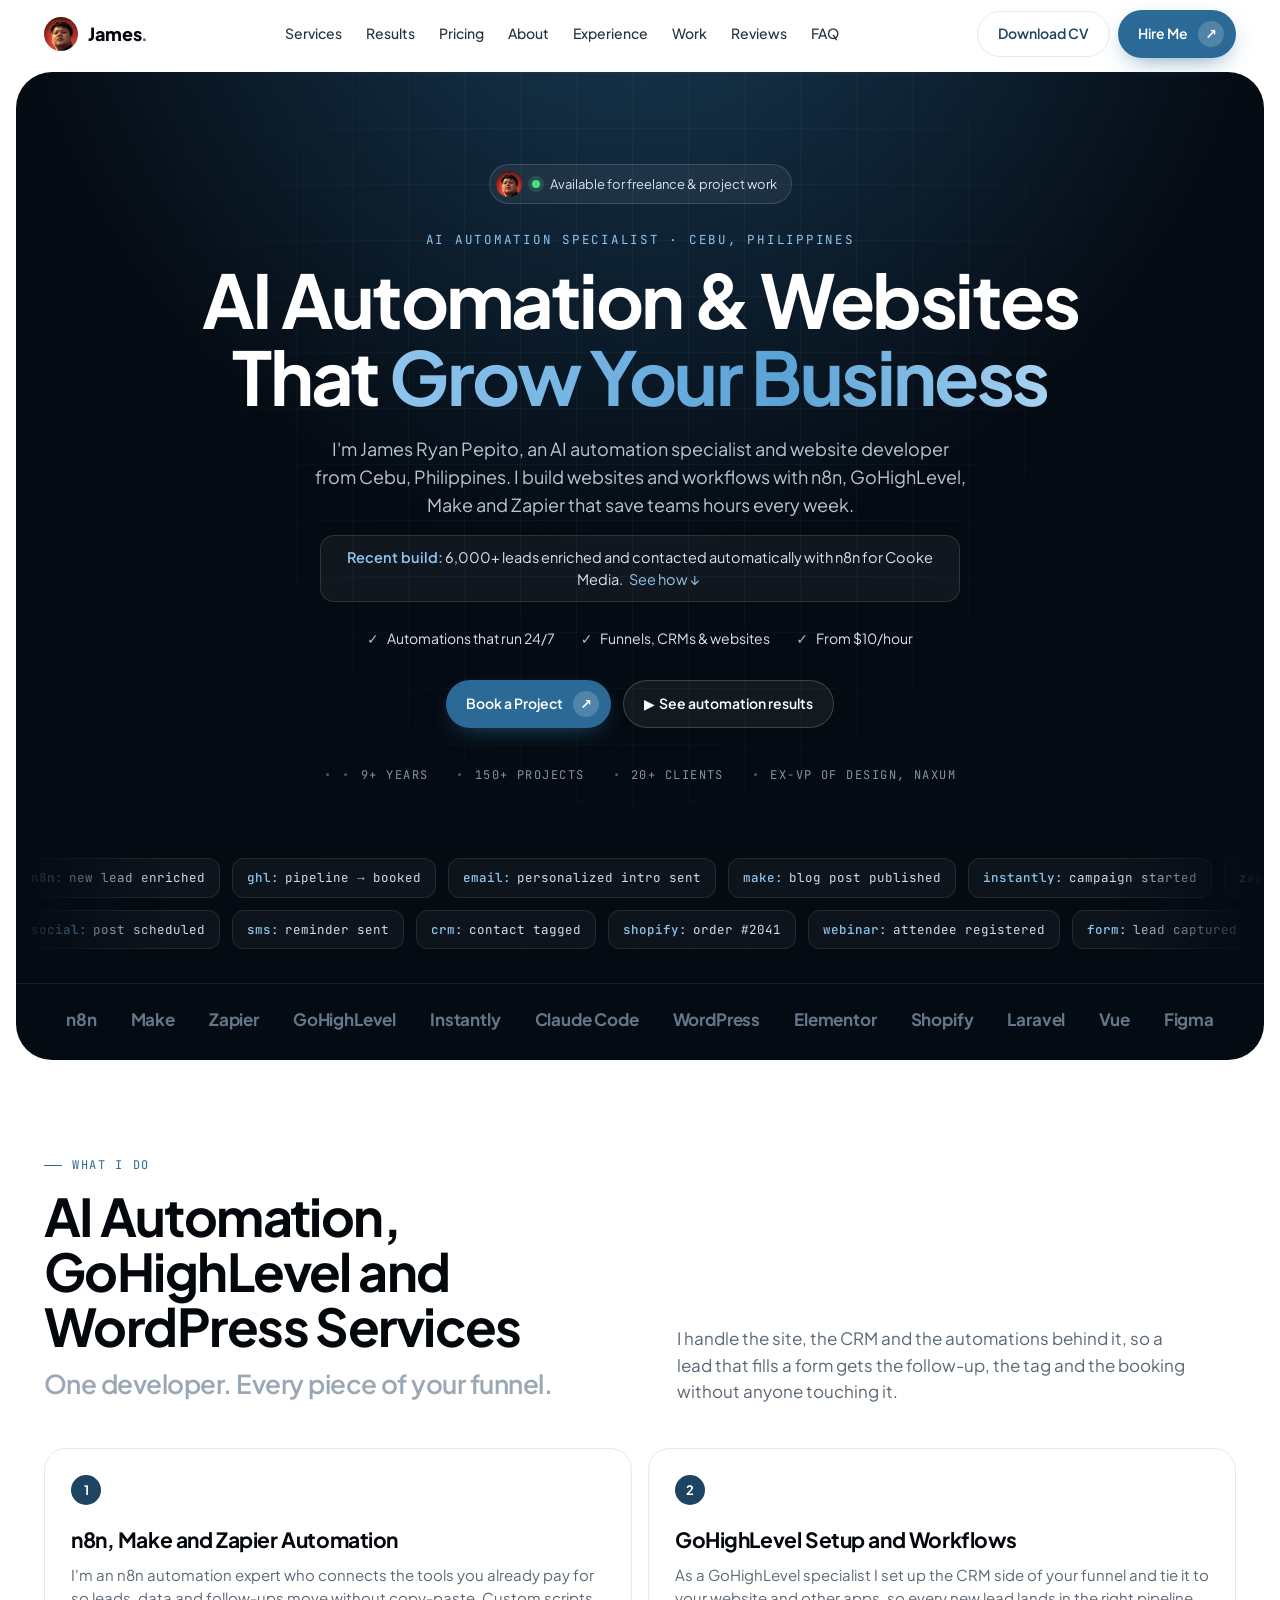
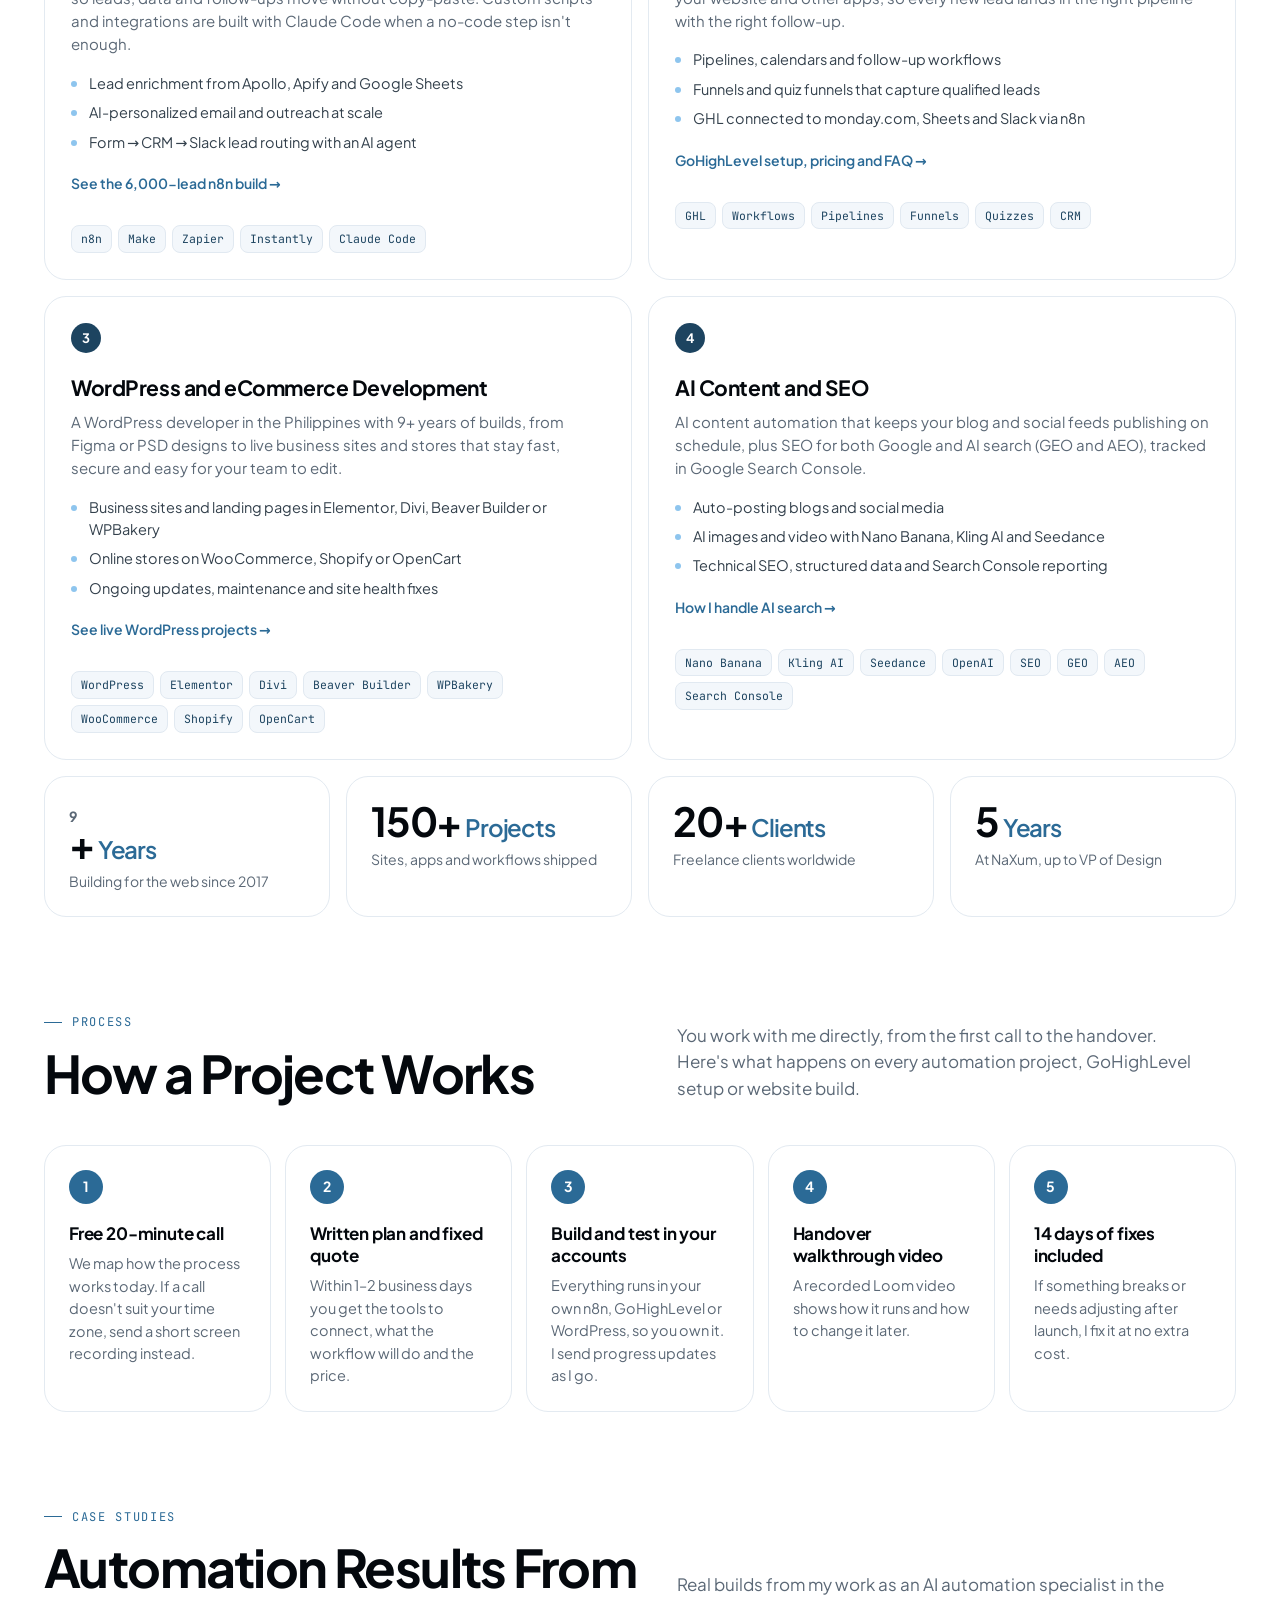
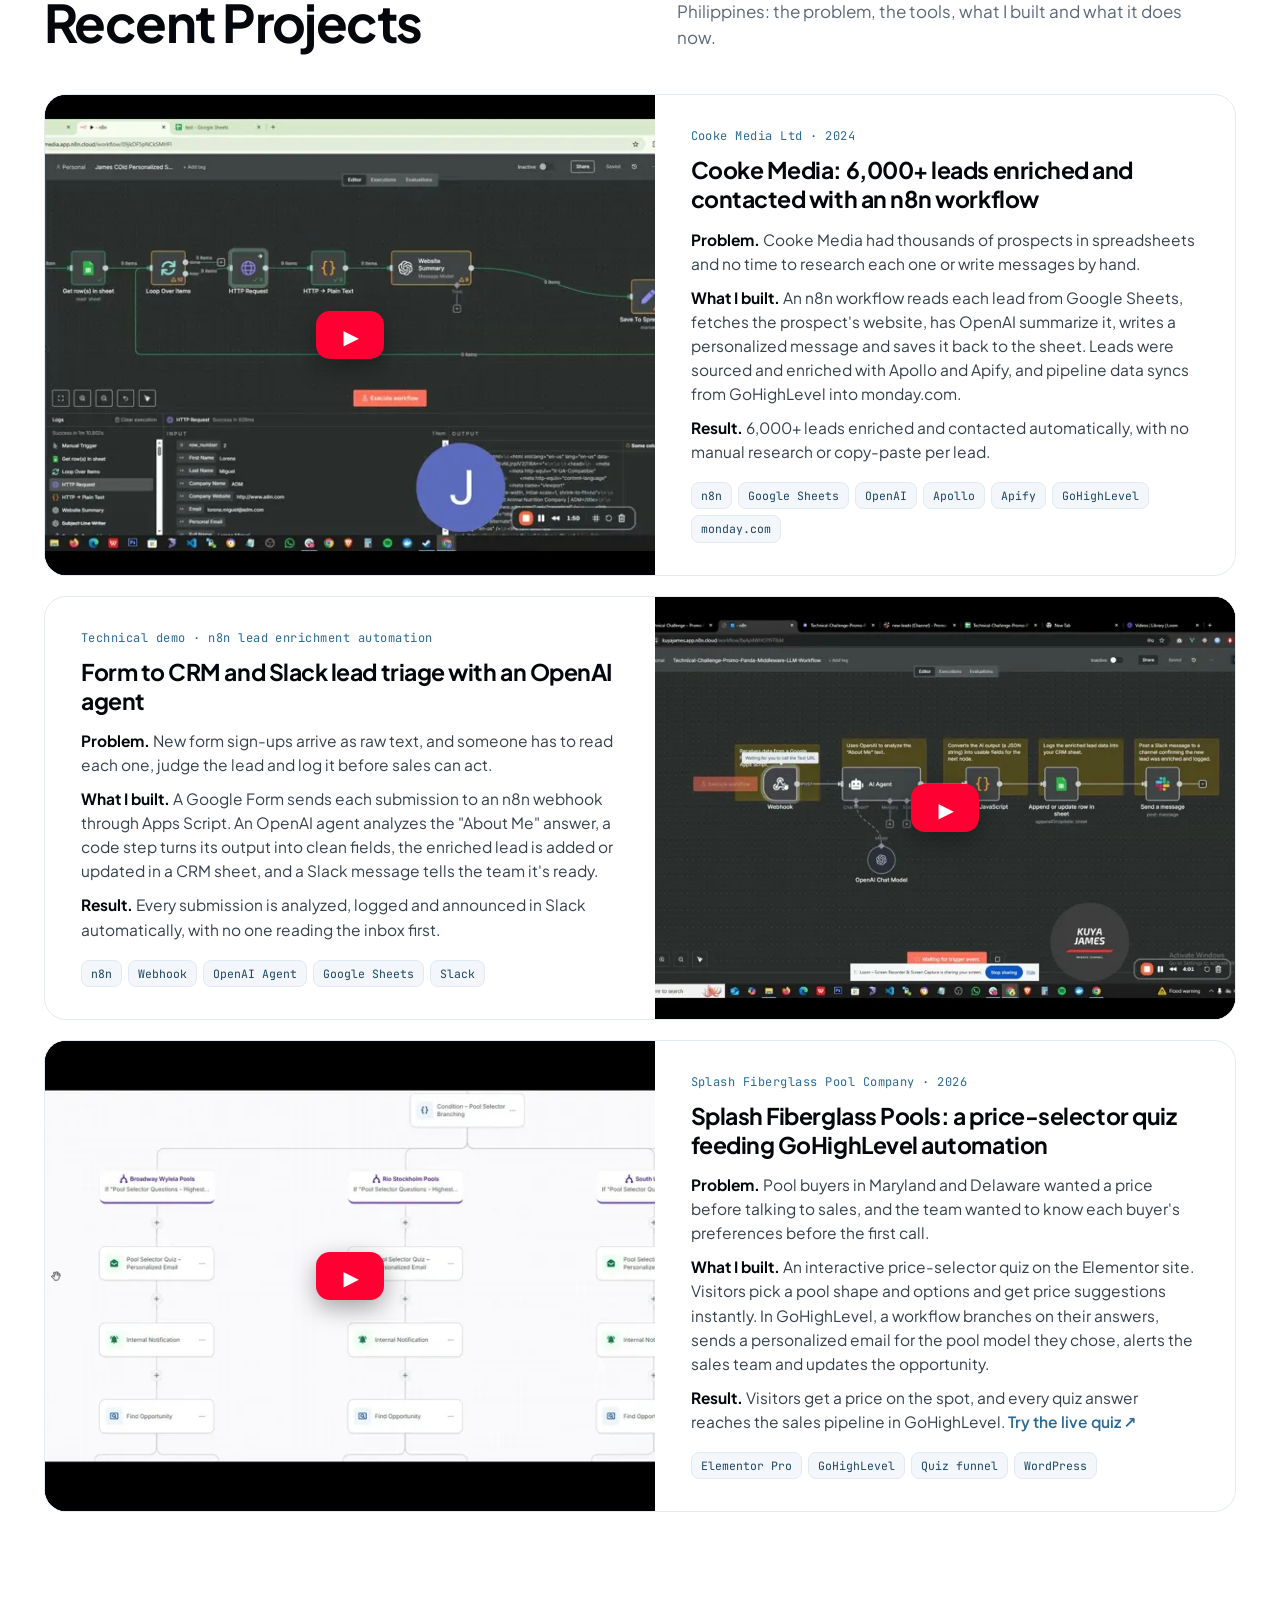
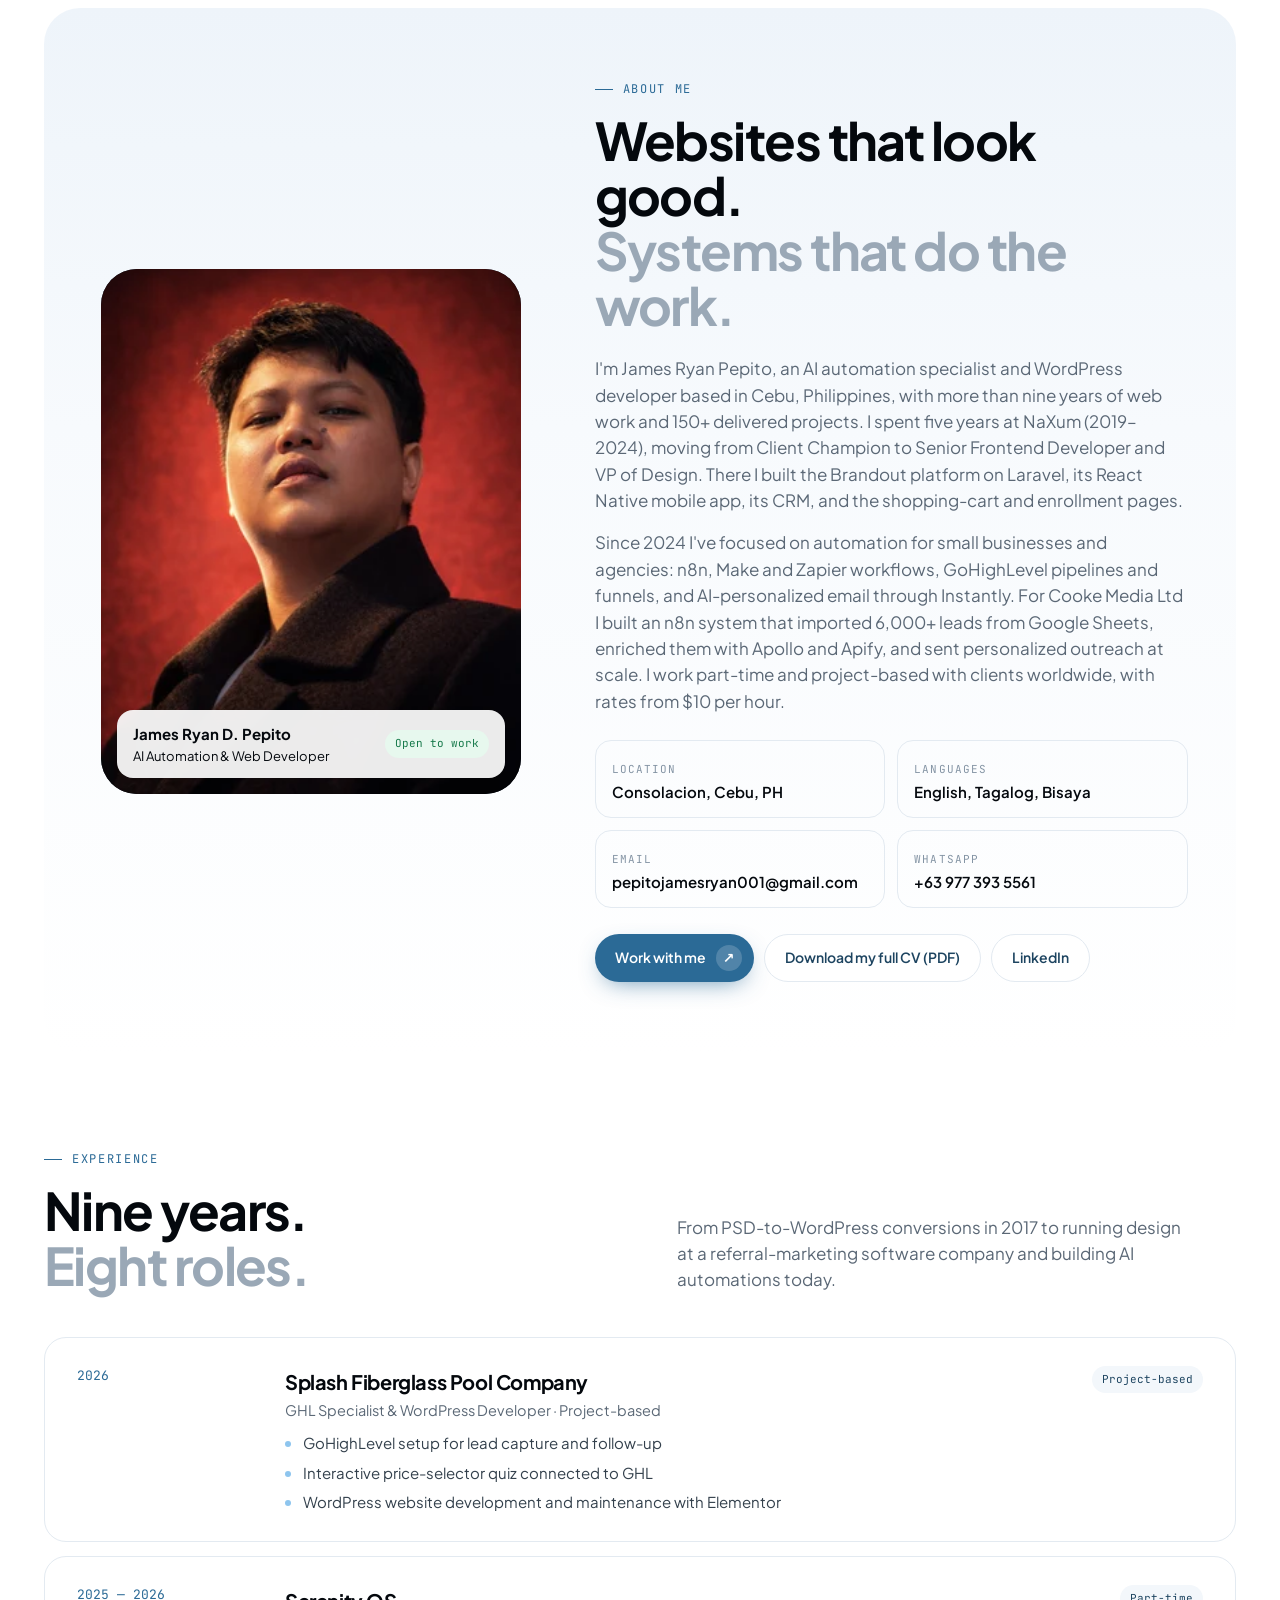
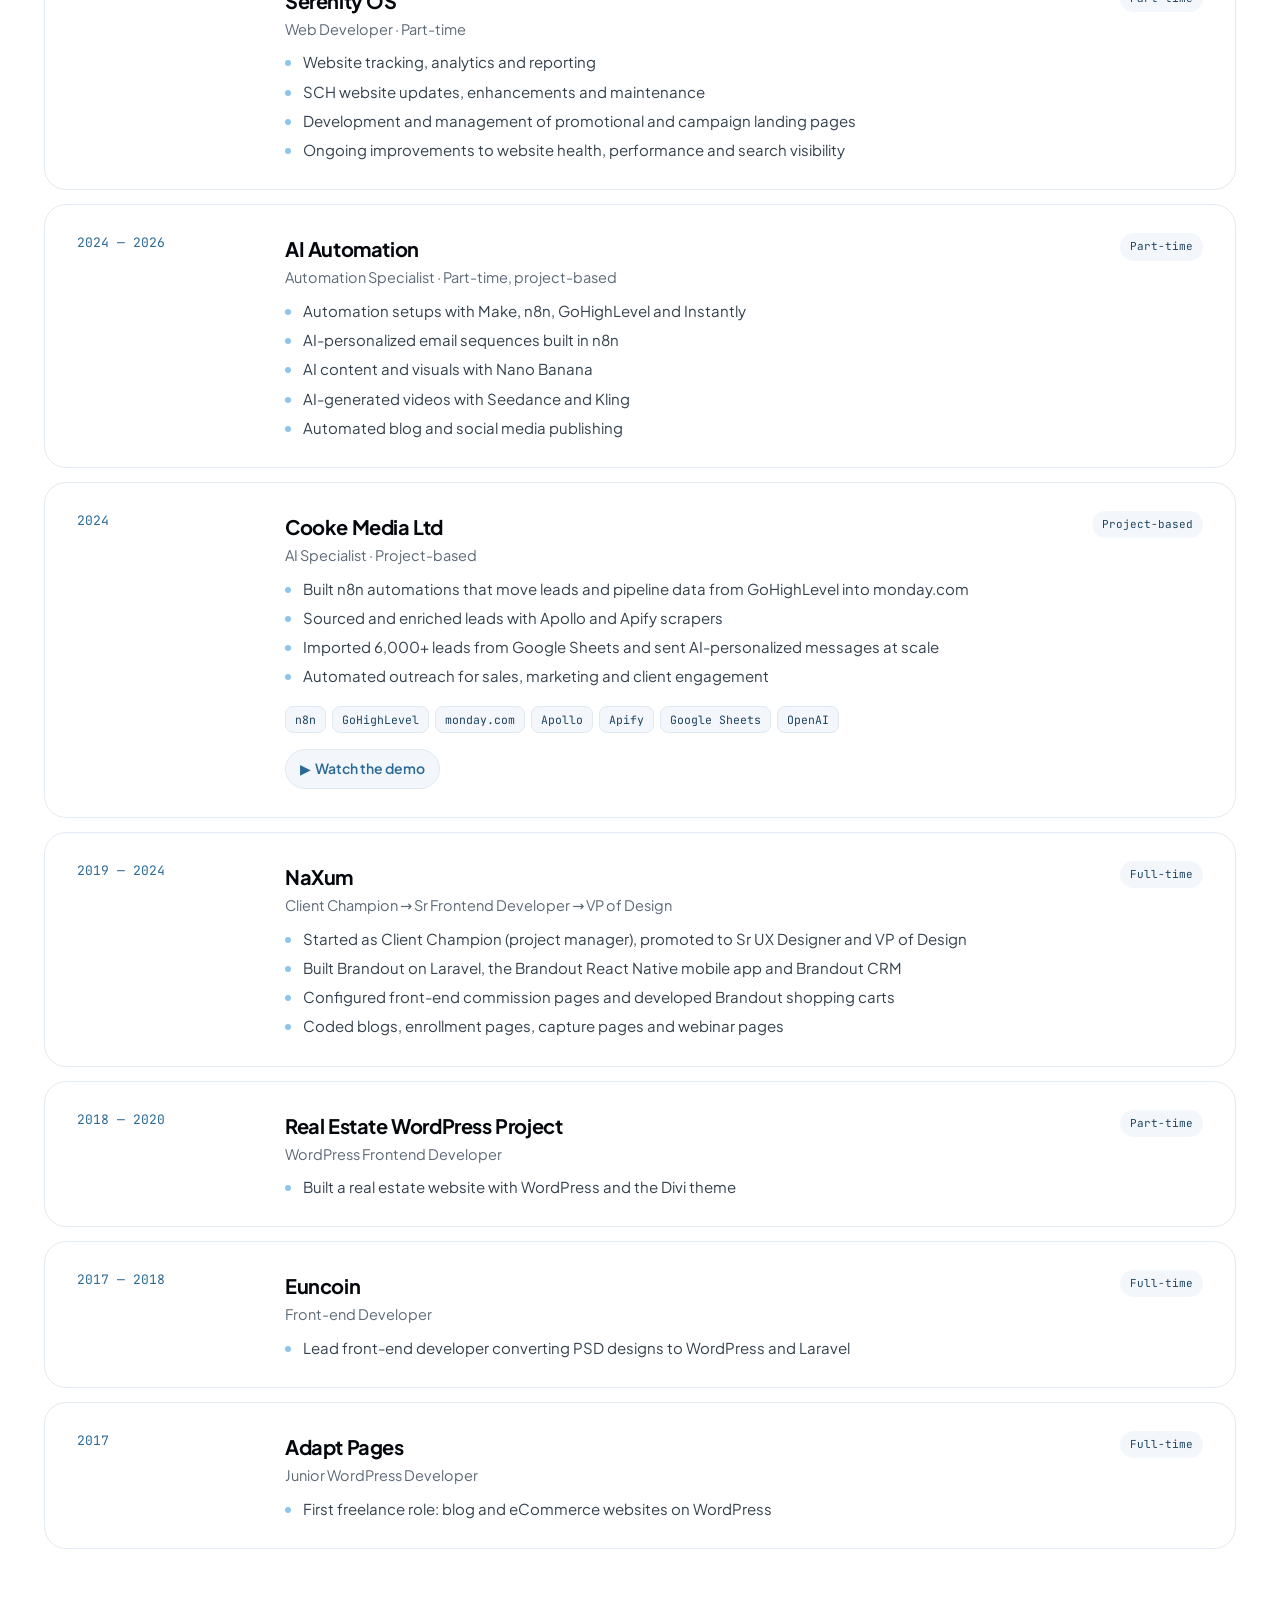
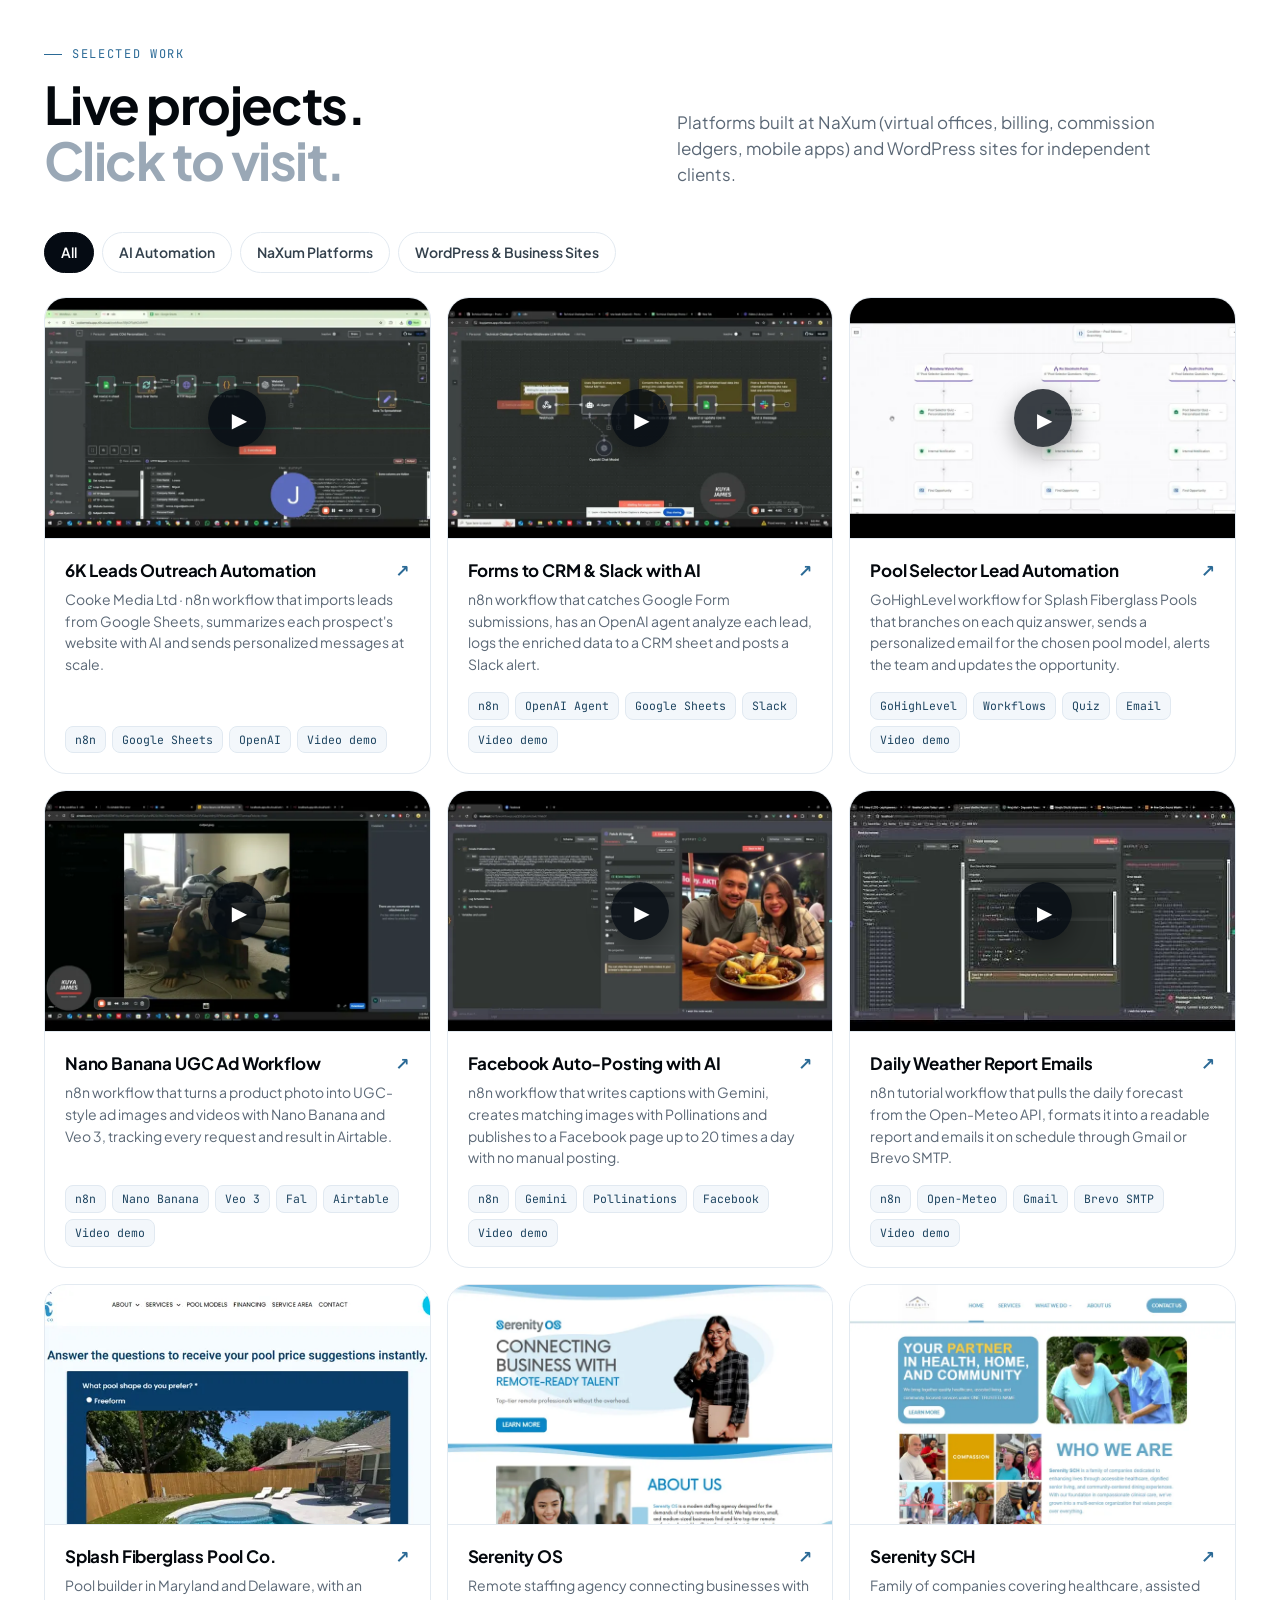
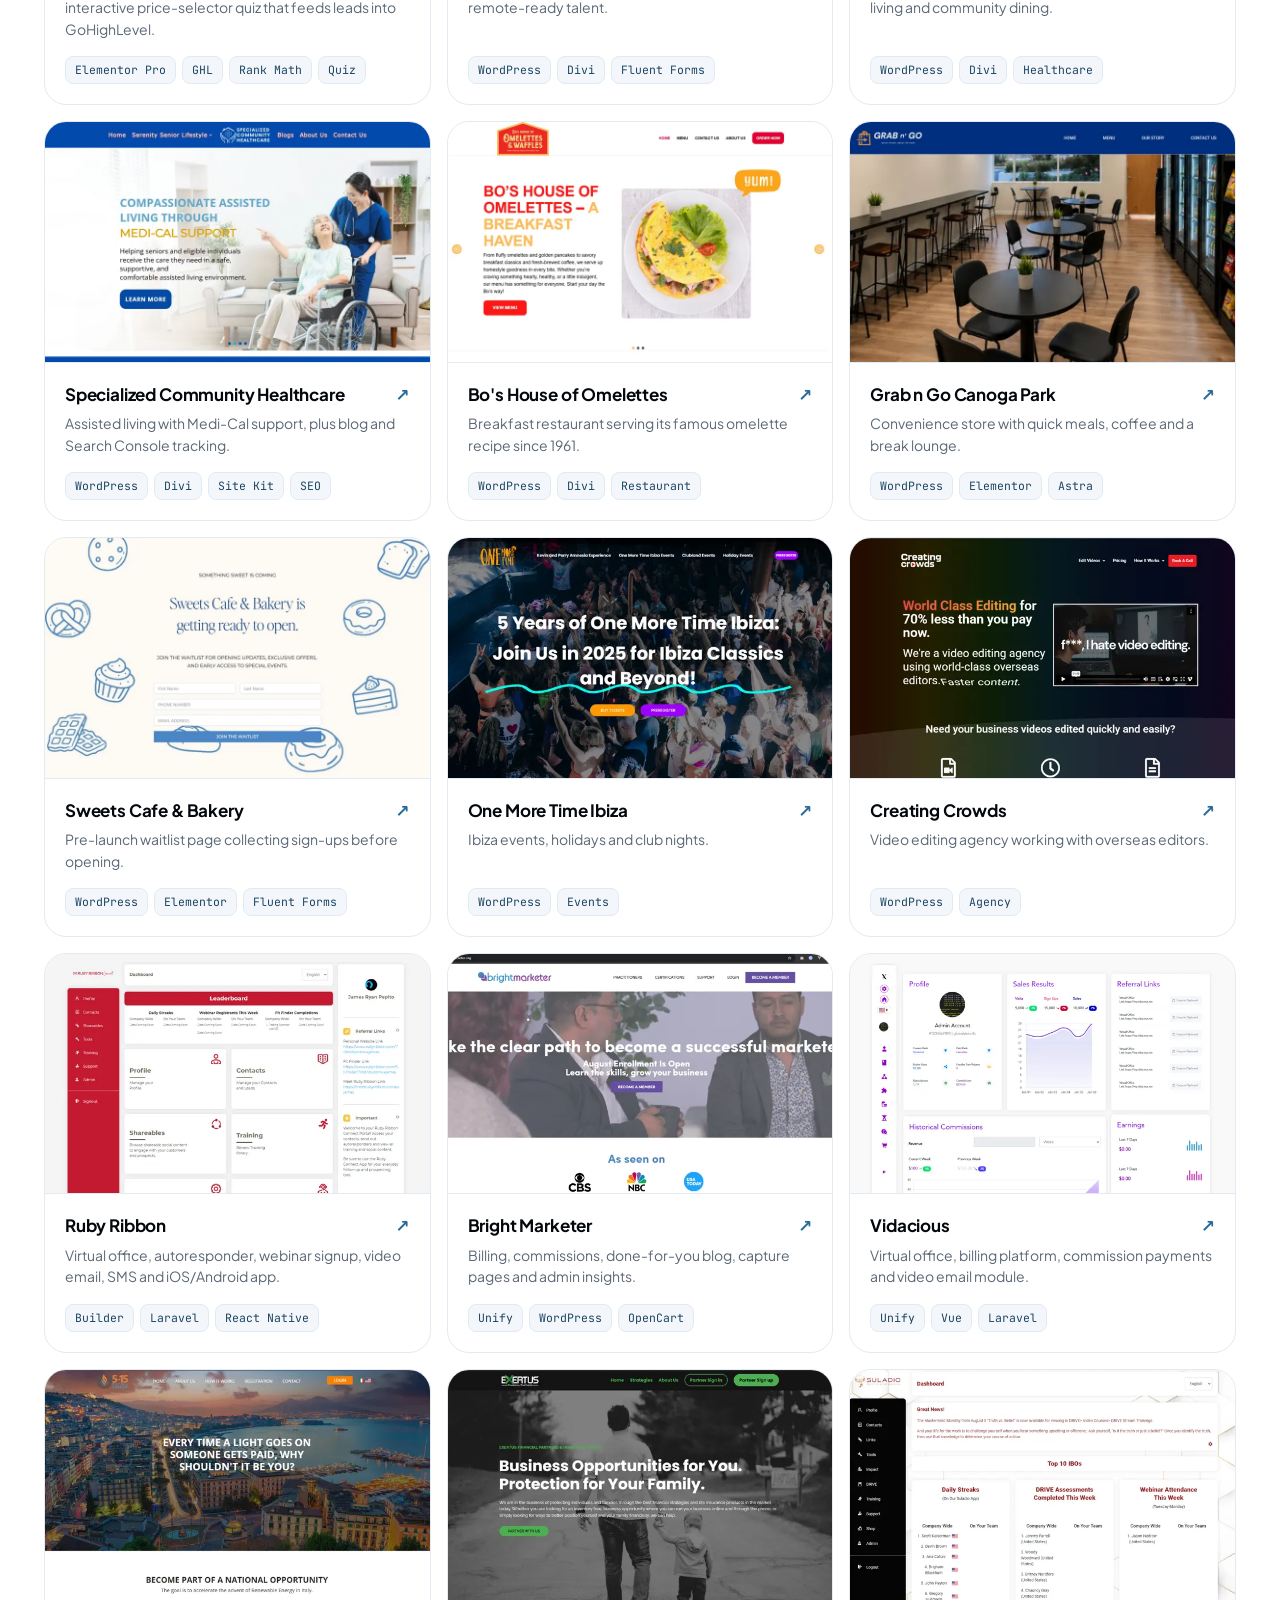
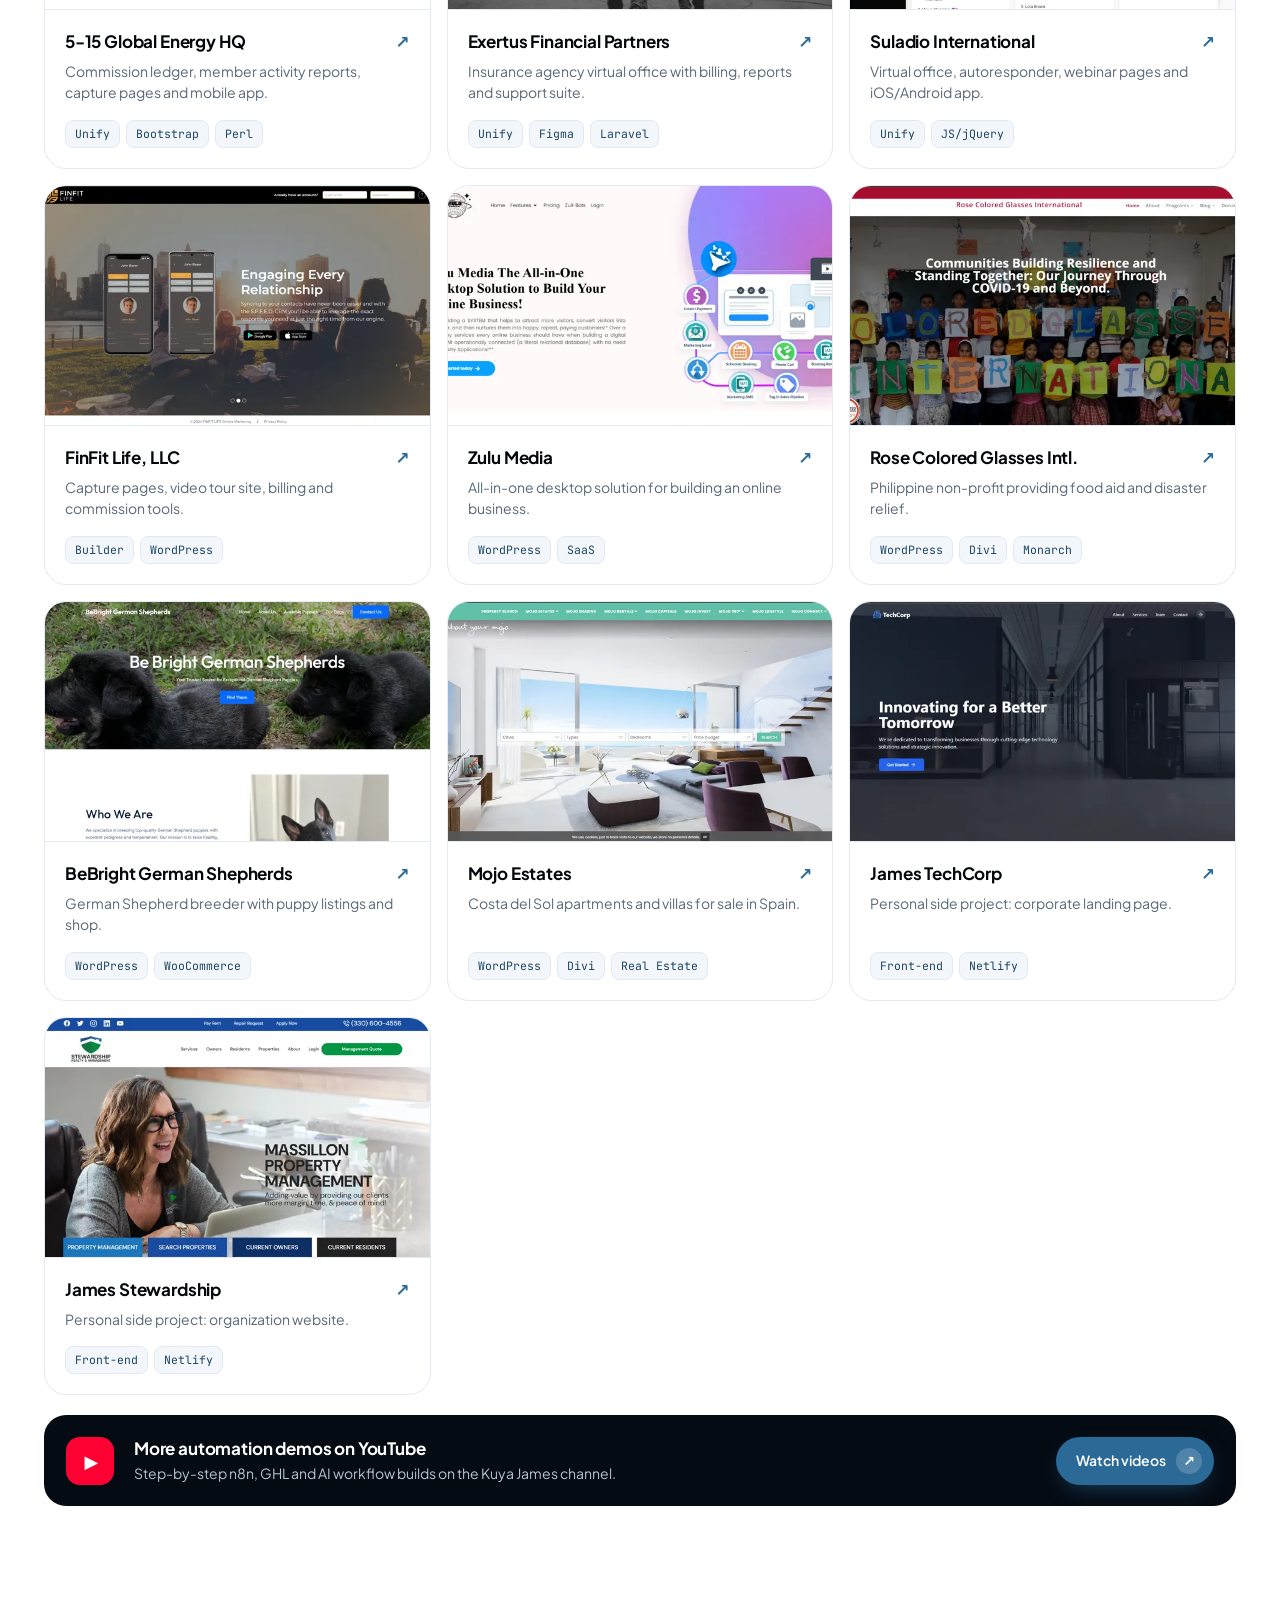
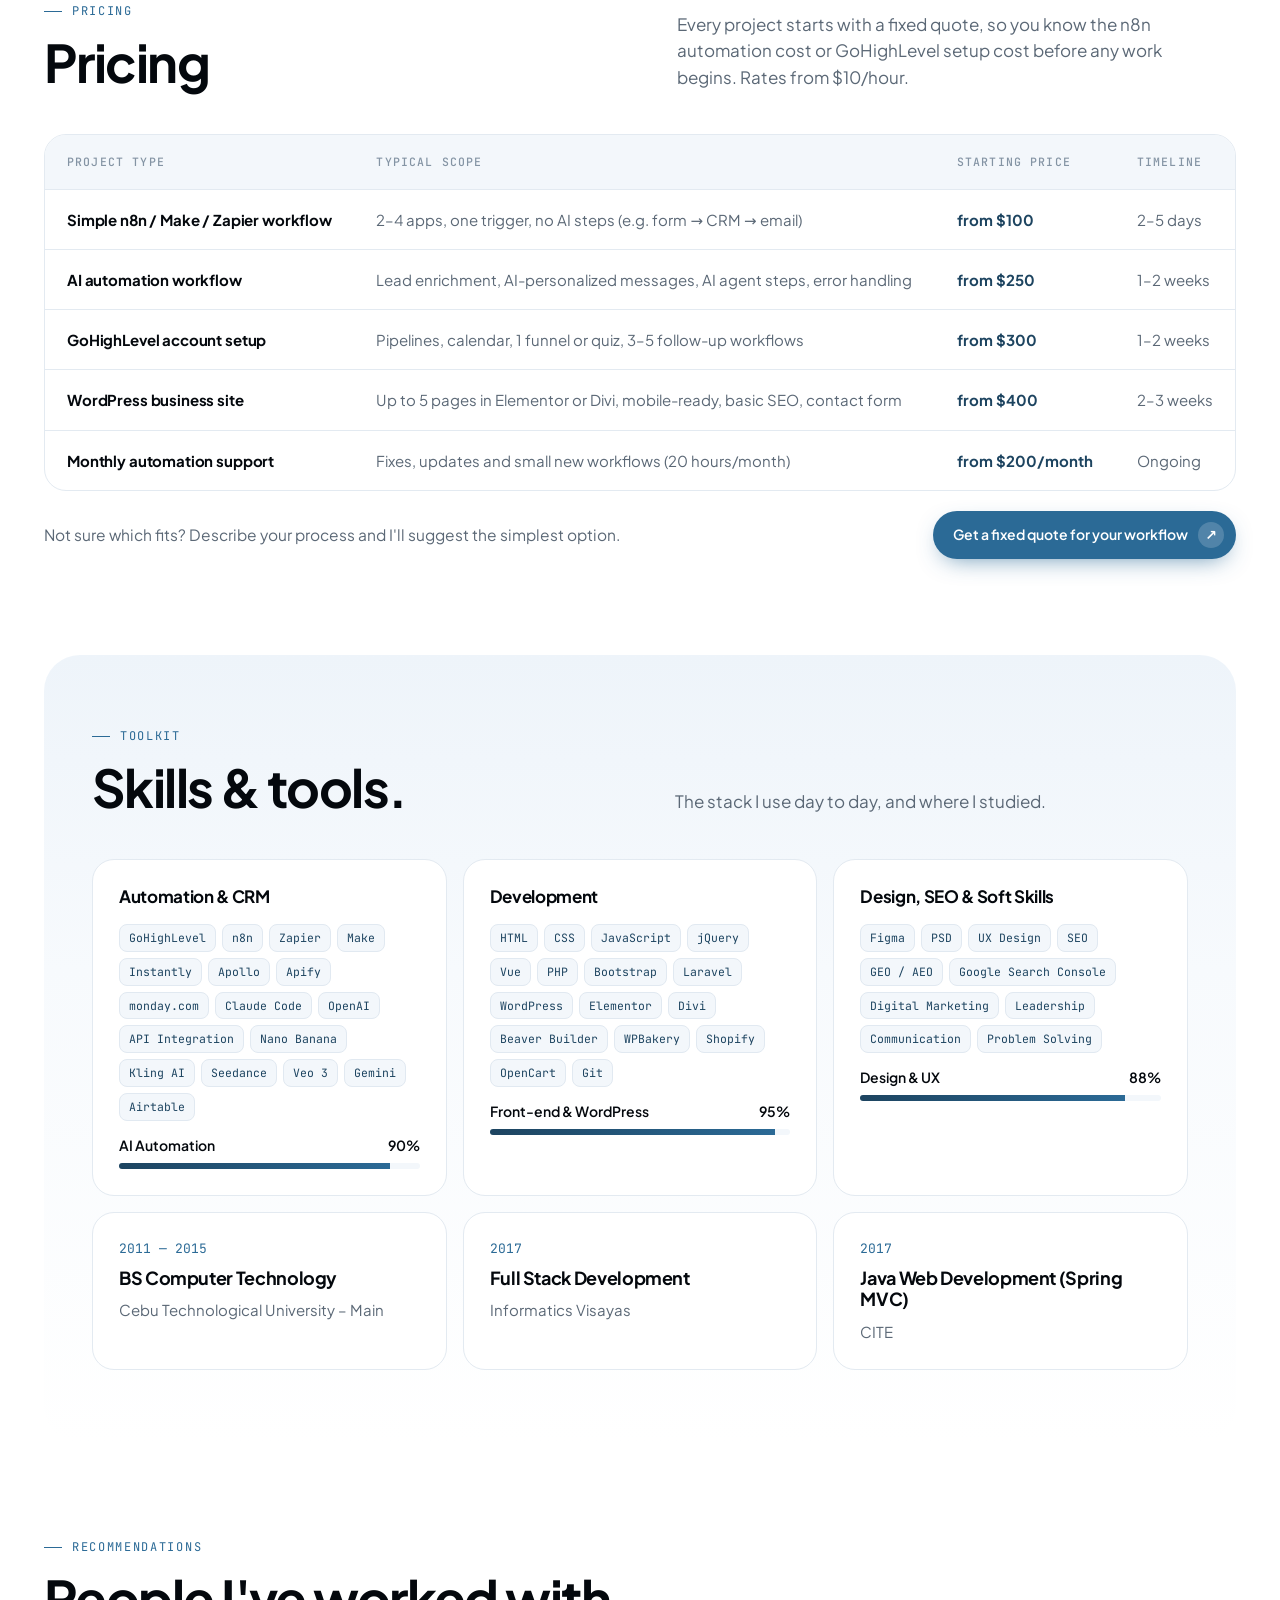
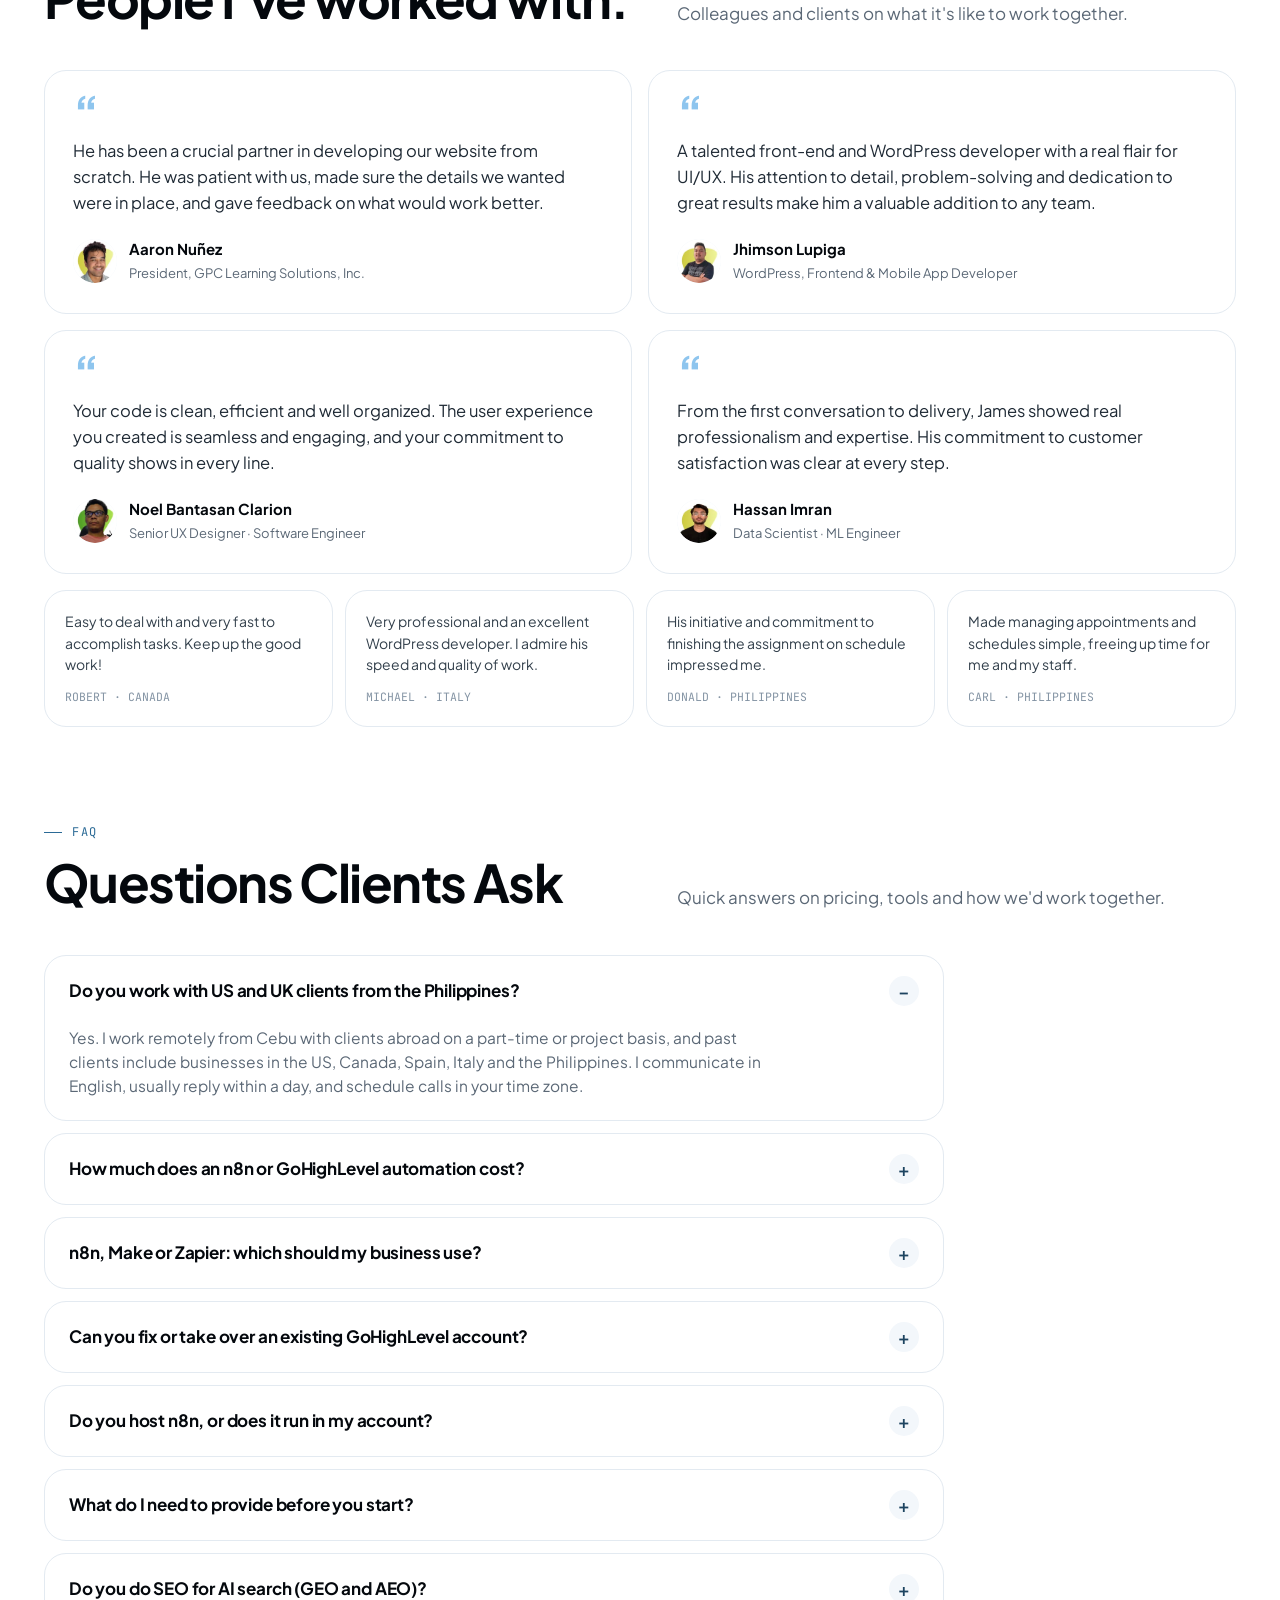
==== index.html @ 339c9a28 "Add n8n automation service page New /services/n8n-automation/ page (n8n consultant and developer): w" ====
<!doctype html>
<html lang="en">
<head>
<meta charset="utf-8">
<meta name="viewport" content="width=device-width, initial-scale=1">
<title>AI Automation Specialist Philippines — James Ryan Pepito</title>
<meta name="description" content="n8n, Make, Zapier and GoHighLevel automations plus WordPress builds from a Cebu developer with 9+ years and 150+ projects. Get a plan and quote.">
<meta property="og:title" content="AI Automation Specialist Philippines — James Ryan Pepito">
<meta property="og:description" content="n8n, Make, Zapier and GoHighLevel automations plus WordPress builds from a Cebu developer with 9+ years and 150+ projects. Get a plan and quote.">
<meta property="og:image" content="https://jamesryanpepito-portfolio.netlify.app/img/james-avatar.webp">
<meta property="og:url" content="https://jamesryanpepito-portfolio.netlify.app/">
<meta property="og:type" content="profile">
<meta name="twitter:card" content="summary_large_image">
<link rel="canonical" href="https://jamesryanpepito-portfolio.netlify.app/">
<link rel="icon" href="img/james-avatar.webp">
<script type="application/ld+json">
{
  "@context": "https://schema.org",
  "@graph": [
    {
      "@type": "ProfilePage",
      "@id": "https://jamesryanpepito-portfolio.netlify.app/#profilepage",
      "url": "https://jamesryanpepito-portfolio.netlify.app/",
      "name": "AI Automation Specialist Philippines — James Ryan Pepito",
      "description": "n8n, Make, Zapier and GoHighLevel automations plus WordPress builds from a Cebu developer with 9+ years and 150+ projects.",
      "inLanguage": "en",
      "isPartOf": {
        "@id": "https://jamesryanpepito-portfolio.netlify.app/#website"
      },
      "mainEntity": {
        "@id": "https://jamesryanpepito-portfolio.netlify.app/#person"
      },
      "primaryImageOfPage": "https://jamesryanpepito-portfolio.netlify.app/img/james-about.webp",
      "dateModified": "2026-10-29",
      "video": [
        {
          "@id": "https://jamesryanpepito-portfolio.netlify.app/#video-6k-leads"
        },
        {
          "@id": "https://jamesryanpepito-portfolio.netlify.app/#video-forms-slack"
        },
        {
          "@id": "https://jamesryanpepito-portfolio.netlify.app/#video-pool-selector"
        }
      ]
    },
    {
      "@type": "Person",
      "@id": "https://jamesryanpepito-portfolio.netlify.app/#person",
      "name": "James Ryan Pepito",
      "alternateName": "James Ryan D. Pepito",
      "description": "AI automation specialist and website developer from Cebu, Philippines. Builds n8n, Make, Zapier and GoHighLevel automations and WordPress sites. Former VP of Design at NaXum.",
      "jobTitle": "AI Automation Specialist & Website Developer",
      "url": "https://jamesryanpepito-portfolio.netlify.app/",
      "image": "https://jamesryanpepito-portfolio.netlify.app/img/james-about.webp",
      "email": "pepitojamesryan001@gmail.com",
      "address": {
        "@type": "PostalAddress",
        "addressLocality": "Consolacion",
        "addressRegion": "Cebu",
        "postalCode": "6001",
        "addressCountry": "PH"
      },
      "knowsLanguage": [
        "en",
        "tl",
        "ceb"
      ],
      "knowsAbout": [
        "n8n",
        "Make",
        "Zapier",
        "GoHighLevel",
        "Claude Code",
        "OpenAI",
        "WordPress",
        "Elementor",
        "Divi",
        "Shopify",
        "OpenCart",
        "Laravel",
        "SEO",
        "Generative Engine Optimization",
        "Answer Engine Optimization",
        "Google Search Console"
      ],
      "alumniOf": {
        "@type": "CollegeOrUniversity",
        "name": "Cebu Technological University"
      },
      "worksFor": [
        {
          "@type": "Organization",
          "name": "Splash Fiberglass Pool Company",
          "url": "https://splashfiberglasspoolcompany.com/"
        },
        {
          "@type": "Organization",
          "name": "Serenity OS",
          "url": "https://serenity-os.com/"
        }
      ],
      "sameAs": [
        "https://www.linkedin.com/in/jamesryandiolapepito/",
        "https://v2.onlinejobs.ph/jobseekers/info/681397",
        "https://www.youtube.com/@kuyajames16",
        "https://www.facebook.com/OfficialKuyaJames",
        "https://github.com/popsoy"
      ]
    },
    {
      "@type": "ProfessionalService",
      "@id": "https://jamesryanpepito-portfolio.netlify.app/#service",
      "name": "James Ryan Pepito: AI Automation & Web Development",
      "url": "https://jamesryanpepito-portfolio.netlify.app/",
      "image": "https://jamesryanpepito-portfolio.netlify.app/img/james-about.webp",
      "founder": {
        "@id": "https://jamesryanpepito-portfolio.netlify.app/#person"
      },
      "telephone": "+639773935561",
      "email": "pepitojamesryan001@gmail.com",
      "areaServed": "Worldwide",
      "priceRange": "From $10/hour",
      "address": {
        "@type": "PostalAddress",
        "addressLocality": "Consolacion",
        "addressRegion": "Cebu",
        "postalCode": "6001",
        "addressCountry": "PH"
      },
      "makesOffer": [
        {
          "@type": "Offer",
          "itemOffered": {
            "@type": "Service",
            "name": "AI workflow automation (n8n, Make, Zapier, Claude Code)"
          }
        },
        {
          "@type": "Offer",
          "itemOffered": {
            "@type": "Service",
            "name": "GoHighLevel setup: workflows, pipelines, funnels and quizzes"
          }
        },
        {
          "@type": "Offer",
          "itemOffered": {
            "@type": "Service",
            "name": "WordPress and eCommerce development (Elementor, Divi, Shopify, OpenCart)"
          }
        },
        {
          "@type": "Offer",
          "itemOffered": {
            "@type": "Service",
            "name": "AI content, SEO, GEO and AEO"
          }
        }
      ]
    },
    {
      "@type": "WebSite",
      "@id": "https://jamesryanpepito-portfolio.netlify.app/#website",
      "url": "https://jamesryanpepito-portfolio.netlify.app/",
      "name": "James Ryan Pepito",
      "inLanguage": "en",
      "publisher": {
        "@id": "https://jamesryanpepito-portfolio.netlify.app/#person"
      }
    },
    {
      "@type": "VideoObject",
      "@id": "https://jamesryanpepito-portfolio.netlify.app/#video-6k-leads",
      "name": "6K Leads with n8n from Google Sheets: Personalized Message Automation",
      "description": "n8n workflow that imports 6,000+ leads from Google Sheets, summarizes each prospect's website with AI and sends personalized messages at scale. Built for Cooke Media Ltd.",
      "thumbnailUrl": "https://i.ytimg.com/vi/CGzqkLBE_Fg/maxresdefault.jpg",
      "uploadDate": "2025-09-10T22:18:32-07:00",
      "duration": "PT5M6S",
      "embedUrl": "https://www.youtube.com/embed/CGzqkLBE_Fg",
      "creator": {
        "@id": "https://jamesryanpepito-portfolio.netlify.app/#person"
      }
    },
    {
      "@type": "VideoObject",
      "@id": "https://jamesryanpepito-portfolio.netlify.app/#video-forms-slack",
      "name": "Forms to Google Docs and Slack via LLM Workflow (Technical Demo)",
      "description": "n8n workflow that catches form submissions, has an OpenAI agent analyze each lead, logs the enriched data and posts a Slack alert.",
      "thumbnailUrl": "https://i.ytimg.com/vi/-xJpYS4D-70/maxresdefault.jpg",
      "uploadDate": "2026-10-28T09:16:33-07:00",
      "duration": "PT2M33S",
      "embedUrl": "https://www.youtube.com/embed/-xJpYS4D-70",
      "creator": {
        "@id": "https://jamesryanpepito-portfolio.netlify.app/#person"
      }
    },
    {
      "@type": "VideoObject",
      "@id": "https://jamesryanpepito-portfolio.netlify.app/#video-pool-selector",
      "name": "Pool Selector Lead Automation in GoHighLevel",
      "description": "GoHighLevel workflow for a pool company that automates lead qualification and follow-up after a customer submits the Pool Selector quiz.",
      "thumbnailUrl": "https://i.ytimg.com/vi/I_JfPb6Qupc/maxresdefault.jpg",
      "uploadDate": "2026-10-13T09:37:41-07:00",
      "duration": "PT2M12S",
      "embedUrl": "https://www.youtube.com/embed/I_JfPb6Qupc",
      "creator": {
        "@id": "https://jamesryanpepito-portfolio.netlify.app/#person"
      }
    }
  ]
}
</script>
<link rel="preload" href="fonts/plus-jakarta-sans-latin.woff2" as="font" type="font/woff2" crossorigin>
<style>
@font-face{font-family:"Plus Jakarta Sans";font-style:normal;font-weight:400 800;font-display:swap;src:url(fonts/plus-jakarta-sans-latin.woff2) format("woff2");unicode-range:U+0000-00FF,U+0131,U+0152-0153,U+02BB-02BC,U+02C6,U+02DA,U+02DC,U+0304,U+0308,U+0329,U+2000-206F,U+20AC,U+2122,U+2191,U+2193,U+2212,U+2215,U+FEFF,U+FFFD}
@font-face{font-family:"JetBrains Mono";font-style:normal;font-weight:400 500;font-display:swap;src:url(fonts/jetbrains-mono-latin.woff2) format("woff2");unicode-range:U+0000-00FF,U+0131,U+0152-0153,U+02BB-02BC,U+02C6,U+02DA,U+02DC,U+0304,U+0308,U+0329,U+2000-206F,U+20AC,U+2122,U+2191,U+2193,U+2212,U+2215,U+FEFF,U+FFFD}
:root{
  --bg:#ffffff;
  --surface:#f3f7fb;
  --card:#ffffff;
  --ink:#04080d;
  --muted:#5b6876;
  --line:#e3eaf1;
  --navy:#050b13;
  --navy-2:#0b1828;
  --blue:#2b6a96;
  --blue-deep:#1d4460;
  --sky:#8ec5ee;
  --radius-xl:36px;
  --radius:22px;
  --mono:"JetBrains Mono",ui-monospace,monospace;
  --sans:"Plus Jakarta Sans",ui-sans-serif,system-ui,sans-serif;
}
*{box-sizing:border-box;margin:0;padding:0}
html{scroll-behavior:smooth;scroll-padding-top:84px}
body{background:var(--bg);color:var(--ink);font-family:var(--sans);line-height:1.55;-webkit-font-smoothing:antialiased;overflow-x:hidden}
img{max-width:100%;height:auto;display:block}
a{color:inherit;text-decoration:none}
.wrap{max-width:1240px;margin:0 auto;padding:0 16px}
@media(min-width:768px){.wrap{padding:0 24px}}

/* ---------- nav ---------- */
.nav{position:sticky;top:0;z-index:50;background:rgba(255,255,255,.82);backdrop-filter:blur(14px);-webkit-backdrop-filter:blur(14px)}
.nav .wrap{display:flex;align-items:center;justify-content:space-between;height:68px;gap:16px}
.brand{display:flex;align-items:center;gap:10px;font-weight:800;letter-spacing:-.02em;font-size:18px}
.brand img{width:34px;height:34px;border-radius:50%;object-fit:cover;background:var(--surface)}
.brand span b{color:var(--blue)}
.links{display:none;gap:24px;font-size:14px;font-weight:500;color:#26323e}
.links a:hover{color:var(--blue)}
.nav-cta{display:flex;gap:8px;align-items:center}
@media(min-width:1180px){.links{display:flex}}
.menu-btn{display:inline-flex;width:40px;height:40px;border-radius:50%;border:1px solid var(--line);background:#fff;align-items:center;justify-content:center;cursor:pointer}
@media(min-width:1180px){.menu-btn{display:none}}
.mobile-menu{display:none;border-top:1px solid var(--line);background:#fff}
.mobile-menu.open{display:block}
.mobile-menu a{display:block;padding:14px 16px;border-bottom:1px solid var(--line);font-weight:500}

/* ---------- buttons ---------- */
.btn{display:inline-flex;align-items:center;gap:10px;border-radius:9999px;font-weight:600;font-size:14px;padding:11px 12px 11px 20px;transition:transform .15s,background .15s,box-shadow .15s;white-space:nowrap}
.btn:hover{transform:translateY(-1px)}
.btn .ic{width:26px;height:26px;border-radius:50%;display:inline-flex;align-items:center;justify-content:center;background:rgba(255,255,255,.18)}
.btn-primary{background:var(--blue);color:#fff;box-shadow:0 8px 24px -10px rgba(43,106,150,.8)}
.btn-primary:hover{background:#245b81}
.btn-ghost{background:#fff;color:var(--blue-deep);border:1px solid var(--line);padding:11px 20px}
.btn-dark{background:rgba(255,255,255,.06);color:#fff;border:1px solid rgba(255,255,255,.18);padding:11px 20px}
.btn-dark:hover{background:rgba(255,255,255,.12)}
.hide-sm{display:none}
@media(max-width:479px){.hide-xs{display:none}}
@media(min-width:640px){.hide-sm{display:inline-flex}}

/* ---------- hero ---------- */
.hero{margin:4px 8px 0;border-radius:var(--radius-xl);background:var(--navy);color:#fff;position:relative;overflow:hidden;isolation:isolate}
@media(min-width:768px){.hero{margin:4px 16px 0}}
.hero::before{content:"";position:absolute;inset:-20% -10% auto;height:80%;background:radial-gradient(ellipse at 50% 0%,rgba(43,106,150,.55),rgba(43,106,150,0) 60%);z-index:-1}
.hero::after{content:"";position:absolute;inset:0;background-image:linear-gradient(rgba(255,255,255,.035) 1px,transparent 1px),linear-gradient(90deg,rgba(255,255,255,.035) 1px,transparent 1px);background-size:56px 56px;mask-image:radial-gradient(ellipse at 50% 30%,#000 20%,transparent 70%);z-index:-1}
.hero-inner{text-align:center;padding:64px 16px 40px;max-width:940px;margin:0 auto}
@media(min-width:768px){.hero-inner{padding:92px 24px 48px}}
.chip{display:inline-flex;align-items:center;gap:10px;font-size:13px;padding:6px 14px 6px 6px;border-radius:9999px;background:rgba(255,255,255,.06);border:1px solid rgba(255,255,255,.14);color:#d7e4ef}
.chip img{width:26px;height:26px;border-radius:50%;object-fit:cover;background:#1b2a3a}
.dot{width:8px;height:8px;border-radius:50%;background:#4ade80;box-shadow:0 0 0 4px rgba(74,222,128,.18)}
.hero h1{font-size:clamp(36px,6.4vw,74px);line-height:1.04;letter-spacing:-.035em;font-weight:700;margin:26px 0 20px}
.grad{background:linear-gradient(90deg,#8ec5ee,#5aa2d6 60%,#a7d3f3);-webkit-background-clip:text;background-clip:text;color:transparent}
.hero p.lead{font-size:clamp(16px,1.6vw,18px);color:#b7c5d3;max-width:660px;margin:0 auto}
.checks{display:flex;flex-wrap:wrap;justify-content:center;gap:10px 26px;margin:26px 0 30px;font-size:14px;color:#d7e4ef}
.checks span::before{content:"✓";color:var(--sky);margin-right:8px}
.hero-ctas{display:flex;gap:12px;justify-content:center;flex-wrap:wrap}
.hero-stats{display:flex;flex-wrap:wrap;justify-content:center;gap:8px 28px;margin-top:38px;font-family:var(--mono);font-size:12px;letter-spacing:.12em;color:#7f93a7;text-transform:uppercase}
.hero-stats span::before{content:"•";margin-right:10px;color:#3c5a75}

/* automation feed (marquee) */
.feed{position:relative;margin-top:8px;padding:18px 0 34px;mask-image:linear-gradient(90deg,transparent,#000 12%,#000 88%,transparent)}
.feed-row{display:flex;gap:12px;width:max-content;animation:slide 48s linear infinite}
.feed-row.rev{animation-direction:reverse;margin-top:12px;animation-duration:56s}
@keyframes slide{to{transform:translateX(-50%)}}
@media(prefers-reduced-motion:reduce){.feed-row{animation:none}}
.ev{font-family:var(--mono);font-size:12.5px;padding:9px 14px;border-radius:12px;background:rgba(255,255,255,.04);border:1px solid rgba(255,255,255,.09);color:#cfe0ee;white-space:nowrap}
.ev b{color:var(--sky);font-weight:500;margin-right:6px}
.tools{border-top:1px solid rgba(255,255,255,.08);padding:22px 16px 28px;display:flex;flex-wrap:wrap;justify-content:center;gap:10px 34px;font-weight:700;font-size:17px;color:#6f8396;letter-spacing:-.01em}
.tools span{opacity:.9}

/* ---------- sections ---------- */
section{padding:96px 0 0}
.eyebrow{font-family:var(--mono);font-size:12px;letter-spacing:.14em;text-transform:uppercase;color:var(--blue);margin-bottom:14px;display:flex;align-items:center;gap:10px}
.eyebrow::before{content:"";width:18px;height:1px;background:var(--blue)}
h2{font-size:clamp(32px,4.4vw,52px);line-height:1.06;letter-spacing:-.03em;font-weight:700}
h2 .soft{color:#9aa8b6}
.sec-head{display:grid;gap:18px;margin-bottom:44px}
@media(min-width:900px){.sec-head{grid-template-columns:1.1fr 1fr;align-items:end}}
.sec-head p{color:var(--muted);font-size:17px;max-width:520px}

/* panel = big rounded tinted block like naxum */
.panel{background:linear-gradient(180deg,#eef4fa,#f7fafd 40%,#fff);border-radius:var(--radius-xl);padding:56px 16px}
@media(min-width:768px){.panel{padding:72px 48px}}

/* services */
.svc{display:grid;gap:16px}
@media(min-width:720px){.svc{grid-template-columns:repeat(2,1fr)}}
.card{background:var(--card);border:1px solid var(--line);border-radius:var(--radius);padding:26px;transition:box-shadow .2s,transform .2s}
.card:hover{box-shadow:0 18px 40px -24px rgba(16,40,64,.35);transform:translateY(-2px)}
.num{width:30px;height:30px;border-radius:50%;background:var(--blue-deep);color:#fff;font-size:13px;font-weight:700;display:flex;align-items:center;justify-content:center;margin-bottom:22px}
.card h3{font-size:21px;letter-spacing:-.02em;line-height:1.2;margin-bottom:10px}
.card p{color:var(--muted);font-size:15px}
.tags{display:flex;flex-wrap:wrap;gap:6px;margin-top:18px}
.tag{font-family:var(--mono);font-size:11.5px;padding:4px 9px;border-radius:8px;background:var(--surface);color:var(--blue-deep);border:1px solid #e1e9f1}

/* stats */
.stats{display:grid;grid-template-columns:repeat(2,1fr);gap:16px;margin-top:16px}
@media(min-width:900px){.stats{grid-template-columns:repeat(4,1fr)}}
.stat{background:#fff;border:1px solid var(--line);border-radius:var(--radius);padding:24px}
.stat strong{display:block;font-size:clamp(30px,3.4vw,40px);letter-spacing:-.03em;line-height:1}
.stat strong em{font-style:normal;color:var(--blue);font-size:.6em;font-weight:600;margin-left:4px}
.stat span{color:var(--muted);font-size:14px;margin-top:8px;display:block}

/* about */
.about{display:grid;gap:40px;align-items:center}
@media(min-width:900px){.about{grid-template-columns:.85fr 1.15fr;gap:64px}}
.portrait{position:relative;border-radius:var(--radius-xl);background:radial-gradient(circle at 50% 30%,#2b6a96,#0b1828 72%);aspect-ratio:4/5;overflow:hidden;max-width:420px;width:100%;margin:0 auto}
.portrait img{width:100%;height:100%;object-fit:cover;object-position:center 20%}
.badge{position:absolute;left:16px;bottom:16px;right:16px;background:rgba(255,255,255,.92);backdrop-filter:blur(8px);border-radius:16px;padding:12px 16px;display:flex;justify-content:space-between;align-items:center;font-size:13px;gap:10px}
.badge b{display:block;font-size:15px}
.about p{color:var(--muted);font-size:17px;margin-bottom:16px}
.facts{display:grid;grid-template-columns:1fr;gap:12px;margin:26px 0}
@media(min-width:560px){.facts{grid-template-columns:repeat(2,1fr)}}
.fact{border:1px solid var(--line);border-radius:16px;padding:14px 16px}
.fact small{font-family:var(--mono);font-size:11px;letter-spacing:.1em;text-transform:uppercase;color:#8494a4}
.fact div{font-weight:600;font-size:15px;word-break:break-word}

/* experience */
.timeline{display:grid;gap:14px}
.job{display:grid;gap:10px;background:#fff;border:1px solid var(--line);border-radius:var(--radius);padding:24px}
@media(min-width:820px){.job{grid-template-columns:180px 1fr auto;gap:28px;align-items:start;padding:28px 32px}}
.when{font-family:var(--mono);font-size:13px;color:var(--blue)}
.job h3{font-size:20px;letter-spacing:-.02em}
.job .role{color:var(--muted);font-size:14.5px;margin:2px 0 10px}
.job ul{list-style:none;display:grid;gap:6px;color:#33404c;font-size:15px}
.job li{padding-left:18px;position:relative}
.job li::before{content:"";position:absolute;left:0;top:10px;width:6px;height:6px;border-radius:50%;background:var(--sky)}
.pill{font-family:var(--mono);font-size:11px;padding:5px 10px;border-radius:9999px;background:var(--surface);color:var(--blue-deep);white-space:nowrap;justify-self:start}
.demo{display:inline-flex;align-items:center;margin-top:16px;font-size:14px;font-weight:600;color:var(--blue);padding:8px 14px;border-radius:9999px;background:var(--surface);border:1px solid #e1e9f1}
.demo:hover{background:#e6eef6}
.proj .play{position:absolute;inset:0;display:flex;align-items:center;justify-content:center}
.proj .play span{width:58px;height:58px;border-radius:50%;background:rgba(5,11,19,.78);color:#fff;font-size:20px;display:flex;align-items:center;justify-content:center;padding-left:4px;box-shadow:0 8px 24px rgba(0,0,0,.35)}
.pill.now{background:#e7f8ee;color:#16794a}

/* work */
.filters{display:flex;gap:8px;flex-wrap:wrap;margin-bottom:24px}
.filters button{font:inherit;font-size:14px;font-weight:600;padding:9px 16px;border-radius:9999px;border:1px solid var(--line);background:#fff;color:#33404c;cursor:pointer}
.filters button.on{background:var(--navy);color:#fff;border-color:var(--navy)}
.grid{display:grid;gap:16px}
@media(min-width:640px){.grid{grid-template-columns:repeat(2,1fr)}}
@media(min-width:1020px){.grid{grid-template-columns:repeat(3,1fr)}}
.proj{background:#fff;border:1px solid var(--line);border-radius:var(--radius);overflow:hidden;display:flex;flex-direction:column;transition:box-shadow .2s,transform .2s}
.proj:hover{box-shadow:0 22px 44px -26px rgba(16,40,64,.45);transform:translateY(-3px)}
.proj .shot{aspect-ratio:16/10;background:var(--surface);overflow:hidden;border-bottom:1px solid var(--line)}
.proj .shot img{width:100%;height:100%;object-fit:cover;object-position:top;transition:transform .5s}
.proj:hover .shot img{transform:scale(1.04)}
.proj .body{padding:18px 20px 20px;display:flex;flex-direction:column;gap:6px;flex:1}
.proj h3{font-size:17px;letter-spacing:-.01em;display:flex;justify-content:space-between;gap:10px}
.proj h3 .arrow{color:var(--blue);flex:none}
.proj p{color:var(--muted);font-size:14px}
.proj .tags{margin-top:auto;padding-top:10px}
.proj[hidden]{display:none}
.yt{margin-top:20px;display:flex;flex-wrap:wrap;align-items:center;gap:16px 20px;padding:20px 22px;border-radius:var(--radius);background:var(--navy);color:#fff;transition:transform .2s}
.yt:hover{transform:translateY(-2px)}
.yt-ic{width:48px;height:48px;border-radius:14px;background:#ff0033;display:flex;align-items:center;justify-content:center;font-size:18px;padding-left:3px;flex:none}
.yt-txt{flex:1;min-width:200px}
.yt-txt b{display:block;font-size:17px;letter-spacing:-.01em}
.yt-txt span{color:#b7c5d3;font-size:14px}

/* skills */
.skills{display:grid;gap:16px}
@media(min-width:820px){.skills{grid-template-columns:repeat(3,1fr)}}
.skills .card h3{font-size:17px;margin-bottom:14px}
.bar{margin-top:14px}
.bar div{display:flex;justify-content:space-between;font-size:14px;font-weight:600;margin-bottom:6px}
.bar i{display:block;height:6px;border-radius:9999px;background:var(--surface);overflow:hidden}
.bar i::after{content:"";display:block;height:100%;width:var(--w);background:linear-gradient(90deg,var(--blue-deep),var(--blue))}

/* education */
.edu{display:grid;gap:16px;margin-top:16px}
@media(min-width:820px){.edu{grid-template-columns:repeat(3,1fr)}}

/* testimonials */
.quotes{display:grid;gap:16px}
@media(min-width:820px){.quotes{grid-template-columns:repeat(2,1fr)}}
.quote{background:#fff;border:1px solid var(--line);border-radius:var(--radius);padding:28px;display:flex;flex-direction:column;gap:20px}
.quote blockquote{font-size:16.5px;line-height:1.6;color:#1f2a35}
.quote blockquote::before{content:"“";display:block;font-size:48px;line-height:.6;color:var(--sky);margin-bottom:10px;font-weight:700}
.who{display:flex;align-items:center;gap:12px;margin-top:auto}
.who img{width:44px;height:44px;border-radius:50%;object-fit:cover;background:var(--surface)}
.who b{display:block;font-size:15px}
.who span{font-size:13px;color:var(--muted)}
.mini{display:grid;gap:12px;margin-top:16px}
@media(min-width:820px){.mini{grid-template-columns:repeat(4,1fr)}}
.mini .card{padding:20px}
.mini .card p{color:#33404c;font-size:14px}
.mini .card small{display:block;margin-top:12px;font-family:var(--mono);font-size:11.5px;color:#8494a4}

/* hero extras */
.kw{font-family:var(--mono);font-size:12.5px;letter-spacing:.14em;text-transform:uppercase;color:var(--sky);margin-top:26px}
.kw + h1{margin-top:12px}
.proof{margin:16px auto 0;max-width:640px;font-size:14.5px;color:#d7e4ef;background:rgba(255,255,255,.05);border:1px solid rgba(255,255,255,.12);border-radius:14px;padding:10px 16px}
.proof b{color:var(--sky);font-weight:600}
.proof a{color:var(--sky);white-space:nowrap;display:inline-block;padding:12px 4px;margin:-12px 0}
.sec-head .sub{font-size:clamp(20px,2.2vw,26px);font-weight:600;letter-spacing:-.02em;color:#9aa8b6;margin-top:10px;max-width:none}

/* service card extras */
.dl{list-style:none;display:grid;gap:7px;margin-top:16px;font-size:14.5px;color:#33404c}
.dl li{padding-left:18px;position:relative}
.dl li::before{content:"";position:absolute;left:0;top:9px;width:6px;height:6px;border-radius:50%;background:var(--sky)}
.more{display:inline-block;margin-top:8px;padding:12px 0;font-size:14px;font-weight:600;color:var(--blue)}
.more:hover{text-decoration:underline}
.h3link{color:inherit}
.h3link:hover{color:var(--blue)}

/* case studies */
.cases{display:grid;gap:20px}
.case{display:grid;gap:0;background:#fff;border:1px solid var(--line);border-radius:var(--radius);overflow:hidden}
@media(min-width:960px){.case{grid-template-columns:1.05fr 1fr}.case:nth-child(even) .media{order:2}}
.case .media{position:relative;aspect-ratio:16/9;background:var(--navy);display:block}
@media(min-width:960px){.case .media{aspect-ratio:auto;min-height:100%}}
.case iframe,.case .media img{position:absolute;inset:0;width:100%;height:100%;border:0;object-fit:cover;object-position:top}
.case-body{padding:26px}
@media(min-width:768px){.case-body{padding:32px 36px}}
.case-meta{font-family:var(--mono);font-size:12px;color:var(--blue);letter-spacing:.04em;margin-bottom:10px}
.case h3{font-size:clamp(19px,2vw,23px);letter-spacing:-.02em;line-height:1.25;margin-bottom:14px}
.case p{color:#33404c;font-size:15.5px;margin-bottom:10px}
.case p b{color:var(--ink)}
.case p a{color:var(--blue);font-weight:600}
.yt-lite{position:absolute;inset:0;display:block;cursor:pointer;background:var(--navy)}
.yt-lite img{width:100%;height:100%;object-fit:cover}
.yt-play{position:absolute;left:50%;top:50%;transform:translate(-50%,-50%);width:68px;height:48px;border-radius:14px;background:#ff0033;color:#fff;display:flex;align-items:center;justify-content:center;font-size:20px;padding-left:3px;box-shadow:0 8px 24px rgba(0,0,0,.35);transition:transform .15s}
.yt-lite:hover .yt-play{transform:translate(-50%,-50%) scale(1.08)}
.sr{position:absolute;width:1px;height:1px;overflow:hidden;clip:rect(0 0 0 0);white-space:nowrap}
.resp{margin-top:16px;font-size:14px;color:#9fb2c4}
.resp .dot{display:inline-block;margin-right:8px;vertical-align:middle}

/* process */
.steps{list-style:none;display:grid;gap:14px}
@media(min-width:720px){.steps{grid-template-columns:repeat(2,1fr)}}
@media(min-width:1100px){.steps{grid-template-columns:repeat(5,1fr)}}
.steps li{background:#fff;border:1px solid var(--line);border-radius:var(--radius);padding:24px;position:relative}
.step-n{width:34px;height:34px;border-radius:50%;background:var(--blue);color:#fff;font-weight:700;font-size:14px;display:flex;align-items:center;justify-content:center;margin-bottom:18px}
.steps h3{font-size:17px;letter-spacing:-.01em;line-height:1.3;margin-bottom:8px}
.steps p{color:var(--muted);font-size:14.5px}

/* pricing */
.price-wrap{background:#fff;border:1px solid var(--line);border-radius:var(--radius);overflow:hidden}
.prices{width:100%;border-collapse:collapse;font-size:15px}
.prices th,.prices td{text-align:left;padding:18px 22px;border-bottom:1px solid var(--line);vertical-align:top}
.prices thead th{font-family:var(--mono);font-size:11.5px;letter-spacing:.1em;text-transform:uppercase;color:#8494a4;font-weight:500;background:var(--surface)}
.prices tbody tr:last-child th,.prices tbody tr:last-child td{border-bottom:0}
.prices tbody th{font-weight:700;letter-spacing:-.01em;width:26%}
.prices td{color:var(--muted)}
.prices .amt{color:var(--blue-deep);font-weight:700;white-space:nowrap}
.prices td:last-child{white-space:nowrap}
@media(max-width:759px){
  .prices thead{display:none}
  .prices tr{display:grid;grid-template-columns:1fr auto;gap:4px 12px;padding:18px 20px;border-bottom:1px solid var(--line)}
  .prices tbody tr:last-child{border-bottom:0}
  .prices th,.prices td{padding:0;border:0}
  .prices tbody th{width:auto;grid-column:1;font-size:16px}
  .prices .amt{grid-column:2;grid-row:1;text-align:right}
  .prices td:nth-of-type(1){grid-column:1/-1;font-size:14.5px}
  .prices td:nth-of-type(3){grid-column:1/-1;font-family:var(--mono);font-size:12.5px;color:var(--blue)}
  .prices td:nth-of-type(3)::before{content:"Timeline: "}
}
.price-cta{display:flex;flex-wrap:wrap;align-items:center;justify-content:space-between;gap:14px 24px;margin-top:20px}
.price-cta p{color:var(--muted);font-size:15.5px}

/* faq */
.faq{display:grid;gap:12px;max-width:900px}
.faq details{background:#fff;border:1px solid var(--line);border-radius:var(--radius);padding:0 24px}
.faq summary{list-style:none;cursor:pointer;display:flex;justify-content:space-between;align-items:center;gap:16px;padding:20px 0}
.faq summary::-webkit-details-marker{display:none}
.faq summary::after{content:"+";flex:none;width:30px;height:30px;border-radius:50%;background:var(--surface);color:var(--blue-deep);display:flex;align-items:center;justify-content:center;font-size:18px;font-weight:600}
.faq details[open] summary::after{content:"−"}
.faq h3{font-size:17px;letter-spacing:-.01em;line-height:1.35}
.faq p{color:var(--muted);font-size:15.5px;padding:0 0 22px;max-width:720px}

/* contact */
.contact{margin:96px 8px 0;border-radius:var(--radius-xl);background:var(--navy);color:#fff;position:relative;overflow:hidden;isolation:isolate}
@media(min-width:768px){.contact{margin:96px 16px 0}}
.contact::before{content:"";position:absolute;inset:auto -10% -40%;height:90%;background:radial-gradient(ellipse at 50% 100%,rgba(43,106,150,.6),transparent 60%);z-index:-1}
.contact .in{padding:72px 16px;text-align:center;max-width:820px;margin:0 auto}
.contact h2{color:#fff}
.contact p{color:#b7c5d3;font-size:17px;margin:18px auto 30px;max-width:560px}
.cgrid{display:grid;gap:12px;margin-top:40px;text-align:left}
@media(min-width:720px){.cgrid{grid-template-columns:repeat(2,1fr)}}
.cbox{border:1px solid rgba(255,255,255,.12);background:rgba(255,255,255,.04);border-radius:18px;padding:16px 18px;transition:background .2s}
.cbox:hover{background:rgba(255,255,255,.08)}
.cbox small{font-family:var(--mono);font-size:11px;letter-spacing:.12em;color:#7f93a7;text-transform:uppercase}
.cbox div{font-weight:600;font-size:15px;margin-top:4px;word-break:break-word}
footer{padding:28px 0 92px;color:var(--muted);font-size:14px}
footer .wrap{display:flex;flex-wrap:wrap;justify-content:space-between;gap:12px}
footer a:hover{color:var(--blue)}
.to-top{position:fixed;right:16px;bottom:16px;z-index:60;width:48px;height:48px;border-radius:50%;border:0;background:var(--blue);color:#fff;font-size:20px;cursor:pointer;box-shadow:0 10px 26px -10px rgba(43,106,150,.9);display:flex;align-items:center;justify-content:center;opacity:0;transform:translateY(12px);pointer-events:none;transition:opacity .25s,transform .25s,background .15s}
.to-top.show{opacity:1;transform:none;pointer-events:auto;z-index:999999999999 !important}
.to-top:hover{background:#245b81}
@media(min-width:768px){.to-top{right:28px;bottom:28px}}
.reveal{opacity:0;transform:translateY(18px);transition:opacity .7s ease,transform .7s ease}
.reveal.in{opacity:1;transform:none}
@media(prefers-reduced-motion:reduce){.reveal{opacity:1;transform:none}}
</style>
</head>
<body>

<header class="nav">
  <div class="wrap">
    <a href="#top" class="brand"><img src="img/james-avatar-sm.webp" width="96" height="96" alt=""><span>James<b>.</b></span></a>
    <nav class="links">
      <a href="#services">Services</a>
      <a href="#results">Results</a>
      <a href="#pricing">Pricing</a>
      <a href="#about">About</a>
      <a href="#experience">Experience</a>
      <a href="#work">Work</a>
      <a href="#reviews">Reviews</a>
      <a href="#faq">FAQ</a>
    </nav>
    <div class="nav-cta">
      <a class="btn btn-ghost hide-sm" href="James-Ryan-Pepito-CV.pdf" download>Download CV</a>
      <a class="btn btn-primary" href="#contact">Hire Me <span class="ic">↗</span></a>
      <button class="menu-btn" aria-label="Open menu" aria-expanded="false" id="menuBtn">☰</button>
    </div>
  </div>
  <div class="mobile-menu" id="mobileMenu">
    <a href="#services">Services</a><a href="#results">Results</a><a href="#pricing">Pricing</a><a href="#about">About</a><a href="#experience">Experience</a><a href="#work">Work</a><a href="#reviews">Reviews</a><a href="#faq">FAQ</a><a href="James-Ryan-Pepito-CV.pdf" download>Download CV</a>
  </div>
</header>

<main id="top">
  <!-- HERO -->
  <div class="hero">
    <div class="hero-inner">
      <span class="chip"><img src="img/james-avatar-sm.webp" width="96" height="96" alt="James Ryan Pepito"><span class="dot"></span><span>Available for <span class="hide-xs">freelance &amp; </span>project work</span></span>
      <div class="kw">AI automation specialist · Cebu, Philippines</div>
      <h1>AI Automation &amp; Websites <br>That <span class="grad">Grow Your Business</span></h1>
      <p class="lead">I'm James Ryan Pepito, an AI automation specialist and website developer from Cebu, Philippines. I build websites and workflows with n8n, GoHighLevel, Make and Zapier that save teams hours every week.</p>
      <p class="proof"><b>Recent build:</b> 6,000+ leads enriched and contacted automatically with n8n for Cooke Media. <a href="#results">See how ↓</a></p>
      <div class="checks">
        <span>Automations that run 24/7</span>
        <span>Funnels, CRMs &amp; websites</span>
        <span>From $10/hour</span>
      </div>
      <div class="hero-ctas">
        <a class="btn btn-primary" href="#contact">Book a Project <span class="ic">↗</span></a>
        <a class="btn btn-dark" href="#results">▶&nbsp; See automation results</a>
      </div>
      <div class="hero-stats"><span><span data-years>9</span>+ Years</span><span>150+ Projects</span><span>20+ Clients</span><span>Ex-VP of Design, NaXum</span></div>
    </div>

    <div class="feed" aria-hidden="true">
      <div class="feed-row">
        <span class="ev"><b>n8n:</b>new lead enriched</span><span class="ev"><b>ghl:</b>pipeline → booked</span><span class="ev"><b>email:</b>personalized intro sent</span><span class="ev"><b>make:</b>blog post published</span><span class="ev"><b>instantly:</b>campaign started</span><span class="ev"><b>zapier:</b>invoice synced</span><span class="ev"><b>ai:</b>image generated</span><span class="ev"><b>wp:</b>page updated</span>
        <span class="ev"><b>n8n:</b>new lead enriched</span><span class="ev"><b>ghl:</b>pipeline → booked</span><span class="ev"><b>email:</b>personalized intro sent</span><span class="ev"><b>make:</b>blog post published</span><span class="ev"><b>instantly:</b>campaign started</span><span class="ev"><b>zapier:</b>invoice synced</span><span class="ev"><b>ai:</b>image generated</span><span class="ev"><b>wp:</b>page updated</span>
      </div>
      <div class="feed-row rev">
        <span class="ev"><b>social:</b>post scheduled</span><span class="ev"><b>sms:</b>reminder sent</span><span class="ev"><b>crm:</b>contact tagged</span><span class="ev"><b>shopify:</b>order #2041</span><span class="ev"><b>webinar:</b>attendee registered</span><span class="ev"><b>form:</b>lead captured</span><span class="ev"><b>ai:</b>reply drafted</span><span class="ev"><b>sheet:</b>row added</span>
        <span class="ev"><b>social:</b>post scheduled</span><span class="ev"><b>sms:</b>reminder sent</span><span class="ev"><b>crm:</b>contact tagged</span><span class="ev"><b>shopify:</b>order #2041</span><span class="ev"><b>webinar:</b>attendee registered</span><span class="ev"><b>form:</b>lead captured</span><span class="ev"><b>ai:</b>reply drafted</span><span class="ev"><b>sheet:</b>row added</span>
      </div>
    </div>

    <div class="tools"><span>n8n</span><span>Make</span><span>Zapier</span><span>GoHighLevel</span><span>Instantly</span><span>Claude Code</span><span>WordPress</span><span>Elementor</span><span>Shopify</span><span>Laravel</span><span>Vue</span><span>Figma</span></div>
  </div>

  <!-- SERVICES -->
  <section id="services">
    <div class="wrap">
      <div class="sec-head reveal">
        <div><div class="eyebrow">What I do</div><h2>AI Automation, GoHighLevel and WordPress Services</h2><p class="sub">One developer. Every piece of your funnel.</p></div>
        <p>I handle the site, the CRM and the automations behind it, so a lead that fills a form gets the follow-up, the tag and the booking without anyone touching it.</p>
      </div>
      <div class="svc">
        <div class="card reveal"><div class="num">1</div><h3><a class="h3link" href="/services/n8n-automation/">n8n, Make and Zapier Automation</a></h3><p>I'm an n8n automation expert who connects the tools you already pay for so leads, data and follow-ups move without copy-paste. Custom scripts and integrations are built with Claude Code when a no-code step isn't enough.</p><ul class="dl"><li>Lead enrichment from Apollo, Apify and Google Sheets</li><li>AI-personalized email and outreach at scale</li><li>Form → CRM → Slack lead routing with an AI agent</li></ul><a class="more" href="/services/n8n-automation/">See the 6,000-lead n8n build →</a><div class="tags"><span class="tag">n8n</span><span class="tag">Make</span><span class="tag">Zapier</span><span class="tag">Instantly</span><span class="tag">Claude Code</span></div></div>
        <div class="card reveal"><div class="num">2</div><h3><a class="h3link" href="/services/gohighlevel-automation/">GoHighLevel Setup and Workflows</a></h3><p>As a GoHighLevel specialist I set up the CRM side of your funnel and tie it to your website and other apps, so every new lead lands in the right pipeline with the right follow-up.</p><ul class="dl"><li>Pipelines, calendars and follow-up workflows</li><li>Funnels and quiz funnels that capture qualified leads</li><li>GHL connected to monday.com, Sheets and Slack via n8n</li></ul><a class="more" href="/services/gohighlevel-automation/">GoHighLevel setup, pricing and FAQ →</a><div class="tags"><span class="tag">GHL</span><span class="tag">Workflows</span><span class="tag">Pipelines</span><span class="tag">Funnels</span><span class="tag">Quizzes</span><span class="tag">CRM</span></div></div>
        <div class="card reveal"><div class="num">3</div><h3>WordPress and eCommerce Development</h3><p>A WordPress developer in the Philippines with <span data-years>9</span>+ years of builds, from Figma or PSD designs to live business sites and stores that stay fast, secure and easy for your team to edit.</p><ul class="dl"><li>Business sites and landing pages in Elementor, Divi, Beaver Builder or WPBakery</li><li>Online stores on WooCommerce, Shopify or OpenCart</li><li>Ongoing updates, maintenance and site health fixes</li></ul><a class="more" href="#work">See live WordPress projects →</a><div class="tags"><span class="tag">WordPress</span><span class="tag">Elementor</span><span class="tag">Divi</span><span class="tag">Beaver Builder</span><span class="tag">WPBakery</span><span class="tag">WooCommerce</span><span class="tag">Shopify</span><span class="tag">OpenCart</span></div></div>
        <div class="card reveal"><div class="num">4</div><h3>AI Content and SEO</h3><p>AI content automation that keeps your blog and social feeds publishing on schedule, plus SEO for both Google and AI search (GEO and AEO), tracked in Google Search Console.</p><ul class="dl"><li>Auto-posting blogs and social media</li><li>AI images and video with Nano Banana, Kling AI and Seedance</li><li>Technical SEO, structured data and Search Console reporting</li></ul><a class="more" href="#faq">How I handle AI search →</a><div class="tags"><span class="tag">Nano Banana</span><span class="tag">Kling AI</span><span class="tag">Seedance</span><span class="tag">OpenAI</span><span class="tag">SEO</span><span class="tag">GEO</span><span class="tag">AEO</span><span class="tag">Search Console</span></div></div>
      </div>
      <div class="stats">
        <div class="stat reveal"><strong><span data-years>9</span>+<em>Years</em></strong><span>Building for the web since 2017</span></div>
        <div class="stat reveal"><strong>150+<em>Projects</em></strong><span>Sites, apps and workflows shipped</span></div>
        <div class="stat reveal"><strong>20+<em>Clients</em></strong><span>Freelance clients worldwide</span></div>
        <div class="stat reveal"><strong>5<em>Years</em></strong><span>At NaXum, up to VP of Design</span></div>
      </div>
    </div>
  </section>

  <!-- PROCESS -->
  <section id="process">
    <div class="wrap">
      <div class="sec-head reveal">
        <div><div class="eyebrow">Process</div><h2>How a Project Works</h2></div>
        <p>You work with me directly, from the first call to the handover. Here's what happens on every automation project, GoHighLevel setup or website build.</p>
      </div>
      <ol class="steps">
        <li class="reveal"><span class="step-n">1</span><h3>Free 20-minute call</h3><p>We map how the process works today. If a call doesn't suit your time zone, send a short screen recording instead.</p></li>
        <li class="reveal"><span class="step-n">2</span><h3>Written plan and fixed quote</h3><p>Within 1–2 business days you get the tools to connect, what the workflow will do and the price.</p></li>
        <li class="reveal"><span class="step-n">3</span><h3>Build and test in your accounts</h3><p>Everything runs in your own n8n, GoHighLevel or WordPress, so you own it. I send progress updates as I go.</p></li>
        <li class="reveal"><span class="step-n">4</span><h3>Handover walkthrough video</h3><p>A recorded Loom video shows how it runs and how to change it later.</p></li>
        <li class="reveal"><span class="step-n">5</span><h3>14 days of fixes included</h3><p>If something breaks or needs adjusting after launch, I fix it at no extra cost.</p></li>
      </ol>
    </div>
  </section>

  <!-- RESULTS -->
  <section id="results">
    <div class="wrap">
      <div class="sec-head reveal">
        <div><div class="eyebrow">Case studies</div><h2>Automation Results From Recent Projects</h2></div>
        <p>Real builds from my work as an AI automation specialist in the Philippines: the problem, the tools, what I built and what it does now.</p>
      </div>
      <div class="cases">
        <article class="case reveal">
          <div class="media"><a class="yt-lite" href="https://www.youtube.com/watch?v=CGzqkLBE_Fg" data-id="CGzqkLBE_Fg" data-title="6K Leads with n8n from Google Sheets: personalized message automation" target="_blank" rel="noopener"><img src="img/n8n-sheets-demo.webp" width="800" height="500" alt="Video: 6K Leads with n8n from Google Sheets: personalized message automation" loading="lazy"><span class="yt-play" aria-hidden="true">▶</span><span class="sr">Play video: 6K Leads with n8n from Google Sheets: personalized message automation</span></a></div>
          <div class="case-body">
            <div class="case-meta">Cooke Media Ltd · 2024</div>
            <h3>Cooke Media: 6,000+ leads enriched and contacted with an n8n workflow</h3>
            <p><b>Problem.</b> Cooke Media had thousands of prospects in spreadsheets and no time to research each one or write messages by hand.</p>
            <p><b>What I built.</b> An n8n workflow reads each lead from Google Sheets, fetches the prospect's website, has OpenAI summarize it, writes a personalized message and saves it back to the sheet. Leads were sourced and enriched with Apollo and Apify, and pipeline data syncs from GoHighLevel into monday.com.</p>
            <p><b>Result.</b> 6,000+ leads enriched and contacted automatically, with no manual research or copy-paste per lead.</p>
            <div class="tags"><span class="tag">n8n</span><span class="tag">Google Sheets</span><span class="tag">OpenAI</span><span class="tag">Apollo</span><span class="tag">Apify</span><span class="tag">GoHighLevel</span><span class="tag">monday.com</span></div>
          </div>
        </article>
        <article class="case reveal">
          <div class="media"><a class="yt-lite" href="https://www.youtube.com/watch?v=-xJpYS4D-70" data-id="-xJpYS4D-70" data-title="Forms to Google Docs and Slack via LLM workflow: technical demo" target="_blank" rel="noopener"><img src="img/forms-docs-slack-demo.webp" width="800" height="500" alt="Video: Forms to Google Docs and Slack via LLM workflow: technical demo" loading="lazy"><span class="yt-play" aria-hidden="true">▶</span><span class="sr">Play video: Forms to Google Docs and Slack via LLM workflow: technical demo</span></a></div>
          <div class="case-body">
            <div class="case-meta">Technical demo · n8n lead enrichment automation</div>
            <h3>Form to CRM and Slack lead triage with an OpenAI agent</h3>
            <p><b>Problem.</b> New form sign-ups arrive as raw text, and someone has to read each one, judge the lead and log it before sales can act.</p>
            <p><b>What I built.</b> A Google Form sends each submission to an n8n webhook through Apps Script. An OpenAI agent analyzes the "About Me" answer, a code step turns its output into clean fields, the enriched lead is added or updated in a CRM sheet, and a Slack message tells the team it's ready.</p>
            <p><b>Result.</b> Every submission is analyzed, logged and announced in Slack automatically, with no one reading the inbox first.</p>
            <div class="tags"><span class="tag">n8n</span><span class="tag">Webhook</span><span class="tag">OpenAI Agent</span><span class="tag">Google Sheets</span><span class="tag">Slack</span></div>
          </div>
        </article>
        <article class="case reveal">
          <div class="media"><a class="yt-lite" href="https://www.youtube.com/watch?v=I_JfPb6Qupc" data-id="I_JfPb6Qupc" data-title="Pool Selector Lead Automation in GoHighLevel" target="_blank" rel="noopener"><img src="img/yt-I_JfPb6Qupc.webp" width="800" height="500" alt="Video: Pool Selector Lead Automation in GoHighLevel" loading="lazy"><span class="yt-play" aria-hidden="true">▶</span><span class="sr">Play video: Pool Selector Lead Automation in GoHighLevel</span></a></div>
          <div class="case-body">
            <div class="case-meta">Splash Fiberglass Pool Company · 2026</div>
            <h3>Splash Fiberglass Pools: a price-selector quiz feeding GoHighLevel automation</h3>
            <p><b>Problem.</b> Pool buyers in Maryland and Delaware wanted a price before talking to sales, and the team wanted to know each buyer's preferences before the first call.</p>
            <p><b>What I built.</b> An interactive price-selector quiz on the Elementor site. Visitors pick a pool shape and options and get price suggestions instantly. In GoHighLevel, a workflow branches on their answers, sends a personalized email for the pool model they chose, alerts the sales team and updates the opportunity.</p>
            <p><b>Result.</b> Visitors get a price on the spot, and every quiz answer reaches the sales pipeline in GoHighLevel. <a href="https://splashfiberglasspoolcompany.com/price-selector-questions/" target="_blank" rel="noopener">Try the live quiz ↗</a></p>
            <div class="tags"><span class="tag">Elementor Pro</span><span class="tag">GoHighLevel</span><span class="tag">Quiz funnel</span><span class="tag">WordPress</span></div>
          </div>
        </article>
      </div>
    </div>
  </section>

  <!-- ABOUT -->
  <section id="about">
    <div class="wrap">
      <div class="panel">
        <div class="about">
          <div class="portrait reveal">
            <img src="img/james-about.webp" width="308" height="461" alt="James Ryan Pepito" loading="lazy">
            <div class="badge"><div><b>James Ryan D. Pepito</b>AI Automation &amp; Web Developer</div><span class="pill now">Open to work</span></div>
          </div>
          <div class="reveal">
            <div class="eyebrow">About me</div>
            <h2>Websites that look good. <br><span class="soft">Systems that do the work.</span></h2>
            <p style="margin-top:22px">I'm James Ryan Pepito, an AI automation specialist and WordPress developer based in Cebu, Philippines, with more than <span data-years-word>nine</span> years of web work and 150+ delivered projects. I spent five years at NaXum (2019–2024), moving from Client Champion to Senior Frontend Developer and VP of Design. There I built the Brandout platform on Laravel, its React Native mobile app, its CRM, and the shopping-cart and enrollment pages.</p>
            <p>Since 2024 I've focused on automation for small businesses and agencies: n8n, Make and Zapier workflows, GoHighLevel pipelines and funnels, and AI-personalized email through Instantly. For Cooke Media Ltd I built an n8n system that imported 6,000+ leads from Google Sheets, enriched them with Apollo and Apify, and sent personalized outreach at scale. I work part-time and project-based with clients worldwide, with rates from $10 per hour.</p>
            <div class="facts">
              <div class="fact"><small>Location</small><div>Consolacion, Cebu, PH</div></div>
              <div class="fact"><small>Languages</small><div>English, Tagalog, Bisaya</div></div>
              <div class="fact"><small>Email</small><div>pepitojamesryan001@gmail.com</div></div>
              <div class="fact"><small>WhatsApp</small><div>+63 977 393 5561</div></div>
            </div>
            <div style="display:flex;gap:10px;flex-wrap:wrap">
              <a class="btn btn-primary" href="#contact">Work with me <span class="ic">↗</span></a>
              <a class="btn btn-ghost" href="James-Ryan-Pepito-CV.pdf" download>Download my full CV (PDF)</a>
              <a class="btn btn-ghost" href="https://www.linkedin.com/in/jamesryandiolapepito/" target="_blank" rel="noopener me">LinkedIn</a>
            </div>
          </div>
        </div>
      </div>
    </div>
  </section>

  <!-- EXPERIENCE -->
  <section id="experience">
    <div class="wrap">
      <div class="sec-head reveal">
        <div><div class="eyebrow">Experience</div><h2><span data-years-word="cap">Nine</span> years. <br><span class="soft">Eight roles.</span></h2></div>
        <p>From PSD-to-WordPress conversions in 2017 to running design at a referral-marketing software company and building AI automations today.</p>
      </div>
      <div class="timeline">
        <div class="job reveal"><div class="when">2026</div><div><h3>Splash Fiberglass Pool Company</h3><div class="role">GHL Specialist &amp; WordPress Developer · Project-based</div><ul><li>GoHighLevel setup for lead capture and follow-up</li><li>Interactive price-selector quiz connected to GHL</li><li>WordPress website development and maintenance with Elementor</li></ul></div><span class="pill">Project-based</span></div>
        <div class="job reveal"><div class="when">2025 — 2026</div><div><h3>Serenity OS</h3><div class="role">Web Developer · Part-time</div><ul><li>Website tracking, analytics and reporting</li><li>SCH website updates, enhancements and maintenance</li><li>Development and management of promotional and campaign landing pages</li><li>Ongoing improvements to website health, performance and search visibility</li></ul></div><span class="pill">Part-time</span></div>
        <div class="job reveal"><div class="when">2024 — 2026</div><div><h3>AI Automation</h3><div class="role">Automation Specialist · Part-time, project-based</div><ul><li>Automation setups with Make, n8n, GoHighLevel and Instantly</li><li>AI-personalized email sequences built in n8n</li><li>AI content and visuals with Nano Banana</li><li>AI-generated videos with Seedance and Kling</li><li>Automated blog and social media publishing</li></ul></div><span class="pill">Part-time</span></div>
        <div class="job reveal"><div class="when">2024</div><div><h3>Cooke Media Ltd</h3><div class="role">AI Specialist · Project-based</div><ul><li>Built n8n automations that move leads and pipeline data from GoHighLevel into monday.com</li><li>Sourced and enriched leads with Apollo and Apify scrapers</li><li>Imported 6,000+ leads from Google Sheets and sent AI-personalized messages at scale</li><li>Automated outreach for sales, marketing and client engagement</li></ul><div class="tags"><span class="tag">n8n</span><span class="tag">GoHighLevel</span><span class="tag">monday.com</span><span class="tag">Apollo</span><span class="tag">Apify</span><span class="tag">Google Sheets</span><span class="tag">OpenAI</span></div><a class="demo" href="https://www.youtube.com/watch?v=CGzqkLBE_Fg" target="_blank" rel="noopener">▶&nbsp; Watch the demo</a></div><span class="pill">Project-based</span></div>
        <div class="job reveal"><div class="when">2019 — 2024</div><div><h3>NaXum</h3><div class="role">Client Champion → Sr Frontend Developer → VP of Design</div><ul><li>Started as Client Champion (project manager), promoted to Sr UX Designer and VP of Design</li><li>Built Brandout on Laravel, the Brandout React Native mobile app and Brandout CRM</li><li>Configured front-end commission pages and developed Brandout shopping carts</li><li>Coded blogs, enrollment pages, capture pages and webinar pages</li></ul></div><span class="pill">Full-time</span></div>
        <div class="job reveal"><div class="when">2018 — 2020</div><div><h3>Real Estate WordPress Project</h3><div class="role">WordPress Frontend Developer</div><ul><li>Built a real estate website with WordPress and the Divi theme</li></ul></div><span class="pill">Part-time</span></div>
        <div class="job reveal"><div class="when">2017 — 2018</div><div><h3>Euncoin</h3><div class="role">Front-end Developer</div><ul><li>Lead front-end developer converting PSD designs to WordPress and Laravel</li></ul></div><span class="pill">Full-time</span></div>
        <div class="job reveal"><div class="when">2017</div><div><h3>Adapt Pages</h3><div class="role">Junior WordPress Developer</div><ul><li>First freelance role: blog and eCommerce websites on WordPress</li></ul></div><span class="pill">Full-time</span></div>
      </div>
    </div>
  </section>

  <!-- WORK -->
  <section id="work">
    <div class="wrap">
      <div class="sec-head reveal">
        <div><div class="eyebrow">Selected work</div><h2>Live projects. <br><span class="soft">Click to visit.</span></h2></div>
        <p>Platforms built at NaXum (virtual offices, billing, commission ledgers, mobile apps) and WordPress sites for independent clients.</p>
      </div>
      <div class="filters" role="group" aria-label="Filter projects">
        <button class="on" data-f="all" aria-pressed="true">All</button>
        <button data-f="auto" aria-pressed="false">AI Automation</button>
        <button data-f="platform" aria-pressed="false">NaXum Platforms</button>
        <button data-f="wp" aria-pressed="false">WordPress &amp; Business Sites</button>
      </div>
      <div class="grid" id="grid">
        <a class="proj reveal" data-cat="auto" href="https://www.youtube.com/watch?v=CGzqkLBE_Fg" target="_blank" rel="noopener"><div class="shot" style="position:relative"><img src="img/n8n-sheets-demo.webp" width="800" height="500" alt="n8n lead enrichment workflow reading 6,000+ leads from Google Sheets" loading="lazy"><div class="play"><span>▶</span></div></div><div class="body"><h3>6K Leads Outreach Automation <span class="arrow">↗</span></h3><p>Cooke Media Ltd · n8n workflow that imports leads from Google Sheets, summarizes each prospect's website with AI and sends personalized messages at scale.</p><div class="tags"><span class="tag">n8n</span><span class="tag">Google Sheets</span><span class="tag">OpenAI</span><span class="tag">Video demo</span></div></div></a>
        <a class="proj reveal" data-cat="auto" href="https://www.youtube.com/watch?v=-xJpYS4D-70" target="_blank" rel="noopener"><div class="shot" style="position:relative"><img src="img/forms-docs-slack-demo.webp" width="800" height="500" alt="n8n workflow sending form leads to an OpenAI agent, a CRM sheet and Slack" loading="lazy"><div class="play"><span>▶</span></div></div><div class="body"><h3>Forms to CRM &amp; Slack with AI <span class="arrow">↗</span></h3><p>n8n workflow that catches Google Form submissions, has an OpenAI agent analyze each lead, logs the enriched data to a CRM sheet and posts a Slack alert.</p><div class="tags"><span class="tag">n8n</span><span class="tag">OpenAI Agent</span><span class="tag">Google Sheets</span><span class="tag">Slack</span><span class="tag">Video demo</span></div></div></a>
        <a class="proj reveal" data-cat="auto" href="https://www.youtube.com/watch?v=I_JfPb6Qupc" target="_blank" rel="noopener"><div class="shot" style="position:relative"><img src="img/yt-I_JfPb6Qupc.webp" width="800" height="500" alt="GoHighLevel workflow branching on pool selector quiz answers" loading="lazy"><div class="play"><span>▶</span></div></div><div class="body"><h3>Pool Selector Lead Automation <span class="arrow">↗</span></h3><p>GoHighLevel workflow for Splash Fiberglass Pools that branches on each quiz answer, sends a personalized email for the chosen pool model, alerts the team and updates the opportunity.</p><div class="tags"><span class="tag">GoHighLevel</span><span class="tag">Workflows</span><span class="tag">Quiz</span><span class="tag">Email</span><span class="tag">Video demo</span></div></div></a>
        <a class="proj reveal" data-cat="auto" href="https://www.youtube.com/watch?v=zNIqN6_NZAk" target="_blank" rel="noopener"><div class="shot" style="position:relative"><img src="img/yt-zNIqN6_NZAk.webp" width="800" height="500" alt="AI-generated UGC ad image from an n8n Nano Banana workflow" loading="lazy"><div class="play"><span>▶</span></div></div><div class="body"><h3>Nano Banana UGC Ad Workflow <span class="arrow">↗</span></h3><p>n8n workflow that turns a product photo into UGC-style ad images and videos with Nano Banana and Veo 3, tracking every request and result in Airtable.</p><div class="tags"><span class="tag">n8n</span><span class="tag">Nano Banana</span><span class="tag">Veo 3</span><span class="tag">Fal</span><span class="tag">Airtable</span><span class="tag">Video demo</span></div></div></a>
        <a class="proj reveal" data-cat="auto" href="https://www.youtube.com/watch?v=3LVUBpNlA84" target="_blank" rel="noopener"><div class="shot" style="position:relative"><img src="img/yt-3LVUBpNlA84.webp" width="800" height="500" alt="n8n workflow generating AI food images and captions for Facebook posts" loading="lazy"><div class="play"><span>▶</span></div></div><div class="body"><h3>Facebook Auto-Posting with AI <span class="arrow">↗</span></h3><p>n8n workflow that writes captions with Gemini, creates matching images with Pollinations and publishes to a Facebook page up to 20 times a day with no manual posting.</p><div class="tags"><span class="tag">n8n</span><span class="tag">Gemini</span><span class="tag">Pollinations</span><span class="tag">Facebook</span><span class="tag">Video demo</span></div></div></a>
        <a class="proj reveal" data-cat="auto" href="https://www.youtube.com/watch?v=w3HKsRzKvUg" target="_blank" rel="noopener"><div class="shot" style="position:relative"><img src="img/yt-w3HKsRzKvUg.webp" width="480" height="300" alt="n8n code node formatting a daily weather report email" loading="lazy"><div class="play"><span>▶</span></div></div><div class="body"><h3>Daily Weather Report Emails <span class="arrow">↗</span></h3><p>n8n tutorial workflow that pulls the daily forecast from the Open-Meteo API, formats it into a readable report and emails it on schedule through Gmail or Brevo SMTP.</p><div class="tags"><span class="tag">n8n</span><span class="tag">Open-Meteo</span><span class="tag">Gmail</span><span class="tag">Brevo SMTP</span><span class="tag">Video demo</span></div></div></a>
        <a class="proj reveal" data-cat="wp" href="https://splashfiberglasspoolcompany.com/price-selector-questions/" target="_blank" rel="noopener"><div class="shot"><img src="img/splashpool.webp" width="800" height="350" alt="Splash Fiberglass Pool price-selector quiz built with Elementor and GoHighLevel" loading="lazy"></div><div class="body"><h3>Splash Fiberglass Pool Co. <span class="arrow">↗</span></h3><p>Pool builder in Maryland and Delaware, with an interactive price-selector quiz that feeds leads into GoHighLevel.</p><div class="tags"><span class="tag">Elementor Pro</span><span class="tag">GHL</span><span class="tag">Rank Math</span><span class="tag">Quiz</span></div></div></a>
        <a class="proj reveal" data-cat="wp" href="https://serenity-os.com/" target="_blank" rel="noopener"><div class="shot"><img src="img/serenity-os.webp" width="800" height="500" alt="Serenity OS remote staffing website built with WordPress and Divi" loading="lazy"></div><div class="body"><h3>Serenity OS <span class="arrow">↗</span></h3><p>Remote staffing agency connecting businesses with remote-ready talent.</p><div class="tags"><span class="tag">WordPress</span><span class="tag">Divi</span><span class="tag">Fluent Forms</span></div></div></a>
        <a class="proj reveal" data-cat="wp" href="https://serenitycarehealth.com/" target="_blank" rel="noopener"><div class="shot"><img src="img/serenitysch.webp" width="800" height="500" alt="Serenity SCH healthcare website built with WordPress and Divi" loading="lazy"></div><div class="body"><h3>Serenity SCH <span class="arrow">↗</span></h3><p>Family of companies covering healthcare, assisted living and community dining.</p><div class="tags"><span class="tag">WordPress</span><span class="tag">Divi</span><span class="tag">Healthcare</span></div></div></a>
        <a class="proj reveal" data-cat="wp" href="https://schcares.com/" target="_blank" rel="noopener"><div class="shot"><img src="img/schcares.webp" width="800" height="500" alt="Specialized Community Healthcare assisted living website on WordPress and Divi" loading="lazy"></div><div class="body"><h3>Specialized Community Healthcare <span class="arrow">↗</span></h3><p>Assisted living with Medi-Cal support, plus blog and Search Console tracking.</p><div class="tags"><span class="tag">WordPress</span><span class="tag">Divi</span><span class="tag">Site Kit</span><span class="tag">SEO</span></div></div></a>
        <a class="proj reveal" data-cat="wp" href="https://houseofomelettesto.com/" target="_blank" rel="noopener"><div class="shot"><img src="img/houseofomelettes.webp" width="800" height="500" alt="Bo's House of Omelettes restaurant website built with WordPress and Divi" loading="lazy"></div><div class="body"><h3>Bo's House of Omelettes <span class="arrow">↗</span></h3><p>Breakfast restaurant serving its famous omelette recipe since 1961.</p><div class="tags"><span class="tag">WordPress</span><span class="tag">Divi</span><span class="tag">Restaurant</span></div></div></a>
        <a class="proj reveal" data-cat="wp" href="https://grabandgonow.com/" target="_blank" rel="noopener"><div class="shot"><img src="img/grabandgo.webp" width="800" height="500" alt="Grab n Go Canoga Park convenience store website built with Elementor" loading="lazy"></div><div class="body"><h3>Grab n Go Canoga Park <span class="arrow">↗</span></h3><p>Convenience store with quick meals, coffee and a break lounge.</p><div class="tags"><span class="tag">WordPress</span><span class="tag">Elementor</span><span class="tag">Astra</span></div></div></a>
        <a class="proj reveal" data-cat="wp" href="https://thesweetscafe.com/" target="_blank" rel="noopener"><div class="shot"><img src="img/sweetscafe.webp" width="800" height="500" alt="Sweets Cafe and Bakery waitlist page built with Elementor" loading="lazy"></div><div class="body"><h3>Sweets Cafe &amp; Bakery <span class="arrow">↗</span></h3><p>Pre-launch waitlist page collecting sign-ups before opening.</p><div class="tags"><span class="tag">WordPress</span><span class="tag">Elementor</span><span class="tag">Fluent Forms</span></div></div></a>
        <a class="proj reveal" data-cat="wp" href="https://onemoretimeibiza.com/" target="_blank" rel="noopener"><div class="shot"><img src="img/onemoretimeibiza.webp" width="800" height="389" alt="One More Time Ibiza events website built on WordPress" loading="lazy"></div><div class="body"><h3>One More Time Ibiza <span class="arrow">↗</span></h3><p>Ibiza events, holidays and club nights.</p><div class="tags"><span class="tag">WordPress</span><span class="tag">Events</span></div></div></a>
        <a class="proj reveal" data-cat="wp" href="https://creatingcrowds.com/" target="_blank" rel="noopener"><div class="shot"><img src="img/creatingcrowds.webp" width="800" height="407" alt="Creating Crowds video editing agency website on WordPress" loading="lazy"></div><div class="body"><h3>Creating Crowds <span class="arrow">↗</span></h3><p>Video editing agency working with overseas editors.</p><div class="tags"><span class="tag">WordPress</span><span class="tag">Agency</span></div></div></a>
        <a class="proj reveal" data-cat="platform" href="https://office.rubyribbon.me/rbr_index.cgi" target="_blank" rel="noopener"><div class="shot"><img src="img/rubyribbon.webp" width="800" height="395" alt="Ruby Ribbon virtual office" loading="lazy"></div><div class="body"><h3>Ruby Ribbon <span class="arrow">↗</span></h3><p>Virtual office, autoresponder, webinar signup, video email, SMS and iOS/Android app.</p><div class="tags"><span class="tag">Builder</span><span class="tag">Laravel</span><span class="tag">React Native</span></div></div></a>
        <a class="proj reveal" data-cat="platform" href="https://brightmarketer.org/" target="_blank" rel="noopener"><div class="shot"><img src="img/brightmarketer-org.webp" width="800" height="417" alt="Bright Marketer website" loading="lazy"></div><div class="body"><h3>Bright Marketer <span class="arrow">↗</span></h3><p>Billing, commissions, done-for-you blog, capture pages and admin insights.</p><div class="tags"><span class="tag">Unify</span><span class="tag">WordPress</span><span class="tag">OpenCart</span></div></div></a>
        <a class="proj reveal" data-cat="platform" href="https://my.vidacious.me/" target="_blank" rel="noopener"><div class="shot"><img src="img/vidacious.webp" width="800" height="437" alt="Vidacious platform" loading="lazy"></div><div class="body"><h3>Vidacious <span class="arrow">↗</span></h3><p>Virtual office, billing platform, commission payments and video email module.</p><div class="tags"><span class="tag">Unify</span><span class="tag">Vue</span><span class="tag">Laravel</span></div></div></a>
        <a class="proj reveal" data-cat="platform" href="https://5-15globalenergy.it/" target="_blank" rel="noopener"><div class="shot"><img src="img/5-15globalenergy.webp" width="800" height="398" alt="5-15 Global Energy website" loading="lazy"></div><div class="body"><h3>5-15 Global Energy HQ <span class="arrow">↗</span></h3><p>Commission ledger, member activity reports, capture pages and mobile app.</p><div class="tags"><span class="tag">Unify</span><span class="tag">Bootstrap</span><span class="tag">Perl</span></div></div></a>
        <a class="proj reveal" data-cat="platform" href="https://exertusfp.com/master/" target="_blank" rel="noopener"><div class="shot"><img src="img/exertusfp.webp" width="800" height="404" alt="Exertus Financial Partners website" loading="lazy"></div><div class="body"><h3>Exertus Financial Partners <span class="arrow">↗</span></h3><p>Insurance agency virtual office with billing, reports and support suite.</p><div class="tags"><span class="tag">Unify</span><span class="tag">Figma</span><span class="tag">Laravel</span></div></div></a>
        <a class="proj reveal" data-cat="platform" href="https://office.suladio.me/" target="_blank" rel="noopener"><div class="shot"><img src="img/suladio.webp" width="800" height="421" alt="Suladio virtual office" loading="lazy"></div><div class="body"><h3>Suladio International <span class="arrow">↗</span></h3><p>Virtual office, autoresponder, webinar pages and iOS/Android app.</p><div class="tags"><span class="tag">Unify</span><span class="tag">JS/jQuery</span></div></div></a>
        <a class="proj reveal" data-cat="platform" href="https://ffl-actx.com/" target="_blank" rel="noopener"><div class="shot"><img src="img/ffl.webp" width="800" height="403" alt="FinFit Life website" loading="lazy"></div><div class="body"><h3>FinFit Life, LLC <span class="arrow">↗</span></h3><p>Capture pages, video tour site, billing and commission tools.</p><div class="tags"><span class="tag">Builder</span><span class="tag">WordPress</span></div></div></a>
        <a class="proj reveal" data-cat="wp" href="https://zulumedia.co/" target="_blank" rel="noopener"><div class="shot"><img src="img/zulumedia.webp" width="800" height="385" alt="Zulu Media website" loading="lazy"></div><div class="body"><h3>Zulu Media <span class="arrow">↗</span></h3><p>All-in-one desktop solution for building an online business.</p><div class="tags"><span class="tag">WordPress</span><span class="tag">SaaS</span></div></div></a>
        <a class="proj reveal" data-cat="wp" href="https://rosecgi.org/" target="_blank" rel="noopener"><div class="shot"><img src="img/rosecgi.webp" width="800" height="405" alt="Rose Colored Glasses International non-profit website on WordPress" loading="lazy"></div><div class="body"><h3>Rose Colored Glasses Intl. <span class="arrow">↗</span></h3><p>Philippine non-profit providing food aid and disaster relief.</p><div class="tags"><span class="tag">WordPress</span><span class="tag">Divi</span><span class="tag">Monarch</span></div></div></a>
        <a class="proj reveal" data-cat="wp" href="https://www.bebrightgermanshepherds.com/" target="_blank" rel="noopener"><div class="shot"><img src="img/bebrightgermanshepherds.webp" width="800" height="399" alt="BeBright German Shepherds breeder website with WooCommerce" loading="lazy"></div><div class="body"><h3>BeBright German Shepherds <span class="arrow">↗</span></h3><p>German Shepherd breeder with puppy listings and shop.</p><div class="tags"><span class="tag">WordPress</span><span class="tag">WooCommerce</span></div></div></a>
        <a class="proj reveal" data-cat="wp" href="https://www.mojoestates.com/" target="_blank" rel="noopener"><div class="shot"><img src="img/mojoestates.webp" width="800" height="399" alt="Mojo Estates Costa del Sol real estate website on WordPress and Divi" loading="lazy"></div><div class="body"><h3>Mojo Estates <span class="arrow">↗</span></h3><p>Costa del Sol apartments and villas for sale in Spain.</p><div class="tags"><span class="tag">WordPress</span><span class="tag">Divi</span><span class="tag">Real Estate</span></div></div></a>
        <a class="proj reveal" data-cat="wp" href="https://james-techcorp.netlify.app/" target="_blank" rel="noopener"><div class="shot"><img src="img/james-techcorp.webp" width="800" height="398" alt="James TechCorp demo site" loading="lazy"></div><div class="body"><h3>James TechCorp <span class="arrow">↗</span></h3><p>Personal side project: corporate landing page.</p><div class="tags"><span class="tag">Front-end</span><span class="tag">Netlify</span></div></div></a>
        <a class="proj reveal" data-cat="wp" href="https://james-stewardship.netlify.app/" target="_blank" rel="noopener"><div class="shot"><img src="img/james-stewardship.webp" width="800" height="393" alt="James Stewardship demo site" loading="lazy"></div><div class="body"><h3>James Stewardship <span class="arrow">↗</span></h3><p>Personal side project: organization website.</p><div class="tags"><span class="tag">Front-end</span><span class="tag">Netlify</span></div></div></a>
      </div>
      <a class="yt reveal" href="https://www.youtube.com/@kuyajames16/videos" target="_blank" rel="noopener">
        <span class="yt-ic">▶</span>
        <span class="yt-txt"><b>More automation demos on YouTube</b><span>Step-by-step n8n, GHL and AI workflow builds on the Kuya James channel.</span></span>
        <span class="btn btn-primary">Watch videos <span class="ic">↗</span></span>
      </a>
    </div>
  </section>

  <!-- PRICING -->
  <section id="pricing">
    <div class="wrap">
      <div class="sec-head reveal">
        <div><div class="eyebrow">Pricing</div><h2>Pricing</h2></div>
        <p>Every project starts with a fixed quote, so you know the n8n automation cost or GoHighLevel setup cost before any work begins. Rates from $10/hour.</p>
      </div>
      <div class="price-wrap reveal">
        <table class="prices">
          <thead><tr><th scope="col">Project type</th><th scope="col">Typical scope</th><th scope="col">Starting price</th><th scope="col">Timeline</th></tr></thead>
          <tbody>
            <tr><th scope="row">Simple n8n / Make / Zapier workflow</th><td>2–4 apps, one trigger, no AI steps (e.g. form → CRM → email)</td><td class="amt">from $100</td><td>2–5 days</td></tr>
            <tr><th scope="row">AI automation workflow</th><td>Lead enrichment, AI-personalized messages, AI agent steps, error handling</td><td class="amt">from $250</td><td>1–2 weeks</td></tr>
            <tr><th scope="row">GoHighLevel account setup</th><td>Pipelines, calendar, 1 funnel or quiz, 3–5 follow-up workflows</td><td class="amt">from $300</td><td>1–2 weeks</td></tr>
            <tr><th scope="row">WordPress business site</th><td>Up to 5 pages in Elementor or Divi, mobile-ready, basic SEO, contact form</td><td class="amt">from $400</td><td>2–3 weeks</td></tr>
            <tr><th scope="row">Monthly automation support</th><td>Fixes, updates and small new workflows (20 hours/month)</td><td class="amt">from $200/month</td><td>Ongoing</td></tr>
          </tbody>
        </table>
      </div>
      <div class="price-cta reveal"><p>Not sure which fits? Describe your process and I'll suggest the simplest option.</p><a class="btn btn-primary" href="#contact">Get a fixed quote for your workflow <span class="ic">↗</span></a></div>
    </div>
  </section>

  <!-- SKILLS -->
  <section id="skills">
    <div class="wrap">
      <div class="panel">
        <div class="sec-head reveal">
          <div><div class="eyebrow">Toolkit</div><h2>Skills &amp; tools.</h2></div>
          <p>The stack I use day to day, and where I studied.</p>
        </div>
        <div class="skills">
          <div class="card reveal"><h3>Automation &amp; CRM</h3><div class="tags"><span class="tag">GoHighLevel</span><span class="tag">n8n</span><span class="tag">Zapier</span><span class="tag">Make</span><span class="tag">Instantly</span><span class="tag">Apollo</span><span class="tag">Apify</span><span class="tag">monday.com</span><span class="tag">Claude Code</span><span class="tag">OpenAI</span><span class="tag">API Integration</span><span class="tag">Nano Banana</span><span class="tag">Kling AI</span><span class="tag">Seedance</span><span class="tag">Veo 3</span><span class="tag">Gemini</span><span class="tag">Airtable</span></div>
            <div class="bar"><div><span>AI Automation</span><span>90%</span></div><i style="--w:90%"></i></div></div>
          <div class="card reveal"><h3>Development</h3><div class="tags"><span class="tag">HTML</span><span class="tag">CSS</span><span class="tag">JavaScript</span><span class="tag">jQuery</span><span class="tag">Vue</span><span class="tag">PHP</span><span class="tag">Bootstrap</span><span class="tag">Laravel</span><span class="tag">WordPress</span><span class="tag">Elementor</span><span class="tag">Divi</span><span class="tag">Beaver Builder</span><span class="tag">WPBakery</span><span class="tag">Shopify</span><span class="tag">OpenCart</span><span class="tag">Git</span></div>
            <div class="bar"><div><span>Front-end &amp; WordPress</span><span>95%</span></div><i style="--w:95%"></i></div></div>
          <div class="card reveal"><h3>Design, SEO &amp; Soft Skills</h3><div class="tags"><span class="tag">Figma</span><span class="tag">PSD</span><span class="tag">UX Design</span><span class="tag">SEO</span><span class="tag">GEO / AEO</span><span class="tag">Google Search Console</span><span class="tag">Digital Marketing</span><span class="tag">Leadership</span><span class="tag">Communication</span><span class="tag">Problem Solving</span></div>
            <div class="bar"><div><span>Design &amp; UX</span><span>88%</span></div><i style="--w:88%"></i></div></div>
        </div>
        <div class="edu">
          <div class="card reveal"><div class="when">2011 — 2015</div><h3 style="margin-top:8px;font-size:18px">BS Computer Technology</h3><p>Cebu Technological University – Main</p></div>
          <div class="card reveal"><div class="when">2017</div><h3 style="margin-top:8px;font-size:18px">Full Stack Development</h3><p>Informatics Visayas</p></div>
          <div class="card reveal"><div class="when">2017</div><h3 style="margin-top:8px;font-size:18px">Java Web Development (Spring MVC)</h3><p>CITE</p></div>
        </div>
      </div>
    </div>
  </section>

  <!-- REVIEWS -->
  <section id="reviews">
    <div class="wrap">
      <div class="sec-head reveal">
        <div><div class="eyebrow">Recommendations</div><h2>People I've worked with.</h2></div>
        <p>Colleagues and clients on what it's like to work together.</p>
      </div>
      <div class="quotes">
        <figure class="quote reveal"><blockquote>He has been a crucial partner in developing our website from scratch. He was patient with us, made sure the details we wanted were in place, and gave feedback on what would work better.</blockquote><figcaption class="who"><img src="img/aaron.webp" width="120" height="120" alt="Aaron Nuñez" loading="lazy"><div><b>Aaron Nuñez</b><span>President, GPC Learning Solutions, Inc.</span></div></figcaption></figure>
        <figure class="quote reveal"><blockquote>A talented front-end and WordPress developer with a real flair for UI/UX. His attention to detail, problem-solving and dedication to great results make him a valuable addition to any team.</blockquote><figcaption class="who"><img src="img/jhimson.webp" width="120" height="120" alt="Jhimson Lupiga" loading="lazy"><div><b>Jhimson Lupiga</b><span>WordPress, Frontend &amp; Mobile App Developer</span></div></figcaption></figure>
        <figure class="quote reveal"><blockquote>Your code is clean, efficient and well organized. The user experience you created is seamless and engaging, and your commitment to quality shows in every line.</blockquote><figcaption class="who"><img src="img/noel.webp" width="120" height="120" alt="Noel Bantasan Clarion" loading="lazy"><div><b>Noel Bantasan Clarion</b><span>Senior UX Designer · Software Engineer</span></div></figcaption></figure>
        <figure class="quote reveal"><blockquote>From the first conversation to delivery, James showed real professionalism and expertise. His commitment to customer satisfaction was clear at every step.</blockquote><figcaption class="who"><img src="img/hassan.webp" width="120" height="120" alt="Hassan Imran" loading="lazy"><div><b>Hassan Imran</b><span>Data Scientist · ML Engineer</span></div></figcaption></figure>
      </div>
      <div class="mini">
        <div class="card reveal"><p>Easy to deal with and very fast to accomplish tasks. Keep up the good work!</p><small>ROBERT · CANADA</small></div>
        <div class="card reveal"><p>Very professional and an excellent WordPress developer. I admire his speed and quality of work.</p><small>MICHAEL · ITALY</small></div>
        <div class="card reveal"><p>His initiative and commitment to finishing the assignment on schedule impressed me.</p><small>DONALD · PHILIPPINES</small></div>
        <div class="card reveal"><p>Made managing appointments and schedules simple, freeing up time for me and my staff.</p><small>CARL · PHILIPPINES</small></div>
      </div>
    </div>
  </section>

  <!-- FAQ -->
  <section id="faq">
    <div class="wrap">
      <div class="sec-head reveal">
        <div><div class="eyebrow">FAQ</div><h2>Questions Clients Ask</h2></div>
        <p>Quick answers on pricing, tools and how we'd work together.</p>
      </div>
      <div class="faq">
        <details class="reveal" open><summary><h3>Do you work with US and UK clients from the Philippines?</h3></summary><p>Yes. I work remotely from Cebu with clients abroad on a part-time or project basis, and past clients include businesses in the US, Canada, Spain, Italy and the Philippines. I communicate in English, usually reply within a day, and schedule calls in your time zone.</p></details>
        <details class="reveal"><summary><h3>How much does an n8n or GoHighLevel automation cost?</h3></summary><p>I charge from $10 per hour. The total depends on how many apps the workflow connects, how much data it handles and whether it needs AI steps such as lead enrichment or personalized messages. After a short call I send a fixed quote before any work starts. Typical starting prices are in the <a href="#pricing">pricing table</a>.</p></details>
        <details class="reveal"><summary><h3>n8n, Make or Zapier: which should my business use?</h3></summary><p>Zapier is the easiest to start with and has the most app connections, but costs climb as task volume grows. Make handles multi-step scenarios visually and is cheaper at volume. n8n is the most flexible: it supports code and AI agents and can be self-hosted, so it suits high-volume or AI-heavy workflows. I recommend one after looking at your process.</p></details>
        <details class="reveal"><summary><h3>Can you fix or take over an existing GoHighLevel account?</h3></summary><p>Yes. I can review an existing GoHighLevel account, fix broken workflows, pipelines and funnels, and connect it to the rest of your tools. For Cooke Media Ltd, for example, I built n8n automations that move leads and pipeline data from GoHighLevel into monday.com.</p></details>
        <details class="reveal"><summary><h3>Do you host n8n, or does it run in my account?</h3></summary><p>Workflows run in your own n8n account, either n8n Cloud or a self-hosted server, so you own the workflows, credentials and data. If you don't have an account yet, I can help you set one up and build everything inside it.</p></details>
        <details class="reveal"><summary><h3>What do I need to provide before you start?</h3></summary><p>Access to the tools the workflow touches, such as GoHighLevel, Google Sheets, your CRM or email platform, plus a short description or screen recording of how the process works today. Any message templates or rules you want kept also help. I'll list anything else I need after our first call.</p></details>
        <details class="reveal"><summary><h3>Do you do SEO for AI search (GEO and AEO)?</h3></summary><p>Yes. Along with standard SEO and Google Search Console tracking, I structure pages so AI search tools such as Google AI Overviews, ChatGPT and Perplexity can understand and cite them. That covers structured data, clear answer passages, FAQ content and site health fixes.</p></details>
      </div>
    </div>
  </section>

  <!-- CONTACT -->
  <div class="contact" id="contact">
    <div class="in">
      <h2>Let's automate <br><span class="grad">your next win.</span></h2>
      <p>Tell me what's eating your team's time, or what your website needs. I'll reply with a plan and a quote.</p>
      <div class="hero-ctas">
        <a class="btn btn-primary" href="mailto:pepitojamesryan001@gmail.com?subject=Project%20inquiry">Email Me <span class="ic">↗</span></a>
        <a class="btn btn-dark" href="https://wa.me/639773935561" target="_blank" rel="noopener">Chat on WhatsApp</a>
      </div>
      <p class="resp"><span class="dot"></span>Usually replies within a day · Free first call</p>
      <div class="cgrid">
        <a class="cbox" href="mailto:pepitojamesryan001@gmail.com"><small>Email</small><div>pepitojamesryan001@gmail.com</div></a>
        <a class="cbox" href="tel:+639773935561"><small>Phone / WhatsApp</small><div>+63 977 393 5561</div></a>
        <a class="cbox" href="https://www.linkedin.com/in/jamesryandiolapepito/" target="_blank" rel="noopener me"><small>LinkedIn</small><div>in/jamesryandiolapepito ↗</div></a>
        <a class="cbox" href="https://v2.onlinejobs.ph/jobseekers/info/681397" target="_blank" rel="noopener me"><small>OnlineJobs.ph</small><div>View my profile ↗</div></a>
      </div>
    </div>
  </div>
</main>

<footer>
  <div class="wrap">
    <span>© <span data-year>2026</span> James Ryan Pepito · Last updated <time datetime="2026-10-29">October 29, 2026</time></span>
    <span><a href="https://www.linkedin.com/in/jamesryandiolapepito/" target="_blank" rel="noopener me">LinkedIn</a> · <a href="https://v2.onlinejobs.ph/jobseekers/info/681397" target="_blank" rel="noopener me">OnlineJobs</a> · <a href="https://www.facebook.com/OfficialKuyaJames" target="_blank" rel="noopener me">Facebook</a> · <a href="https://www.youtube.com/@kuyajames16/videos" target="_blank" rel="noopener me">YouTube</a> · <a href="https://github.com/popsoy" target="_blank" rel="noopener me">GitHub</a> · <a href="James-Ryan-Pepito-CV.pdf" download>Download CV</a></span>
  </div>
</footer>

<button class="to-top" id="toTop" aria-label="Back to top">↑</button>

<script>
  // back to top
  const toTop=document.getElementById('toTop');
  addEventListener('scroll',()=>toTop.classList.toggle('show',scrollY>600),{passive:true});
  toTop.addEventListener('click',()=>scrollTo({top:0,behavior:'smooth'}));

  // mobile menu
  // years of experience and copyright year stay current on their own
  (function(){
    const now=new Date().getFullYear(), yrs=now-2017;
    const words=['zero','one','two','three','four','five','six','seven','eight','nine','ten','eleven','twelve','thirteen','fourteen','fifteen','sixteen','seventeen','eighteen','nineteen','twenty'];
    const w=words[yrs]||String(yrs);
    document.querySelectorAll('[data-years]').forEach(e=>e.textContent=yrs);
    document.querySelectorAll('[data-years-word]').forEach(e=>e.textContent=e.dataset.yearsWord==='cap'?w[0].toUpperCase()+w.slice(1):w);
    document.querySelectorAll('[data-year]').forEach(e=>e.textContent=now);
  })();

  // load YouTube only when a video is clicked
  document.querySelectorAll('.yt-lite').forEach(a=>a.addEventListener('click',e=>{
    e.preventDefault();
    const f=document.createElement('iframe');
    f.src='https://www.youtube-nocookie.com/embed/'+a.dataset.id+'?autoplay=1';
    f.title=a.dataset.title;
    f.allow='accelerometer; autoplay; encrypted-media; gyroscope; picture-in-picture; web-share';
    f.referrerPolicy='strict-origin-when-cross-origin';
    f.allowFullscreen=true;
    a.replaceWith(f);
  }));

  const btn=document.getElementById('menuBtn'),menu=document.getElementById('mobileMenu');
  btn.addEventListener('click',()=>{const o=menu.classList.toggle('open');btn.setAttribute('aria-expanded',o)});
  menu.querySelectorAll('a').forEach(a=>a.addEventListener('click',()=>menu.classList.remove('open')));

  // project filter
  document.querySelectorAll('.filters button').forEach(b=>b.addEventListener('click',()=>{
    document.querySelectorAll('.filters button').forEach(x=>{x.classList.toggle('on',x===b);x.setAttribute('aria-pressed',x===b)});
    document.querySelectorAll('#grid .proj').forEach(p=>{p.hidden=!(b.dataset.f==='all'||p.dataset.cat===b.dataset.f)});
  }));

  // reveal on scroll
  const io=new IntersectionObserver(es=>es.forEach(e=>{if(e.isIntersecting){e.target.classList.add('in');io.unobserve(e.target)}}),{threshold:.12});
  document.querySelectorAll('.reveal').forEach(el=>io.observe(el));
</script>
</body>
</html>
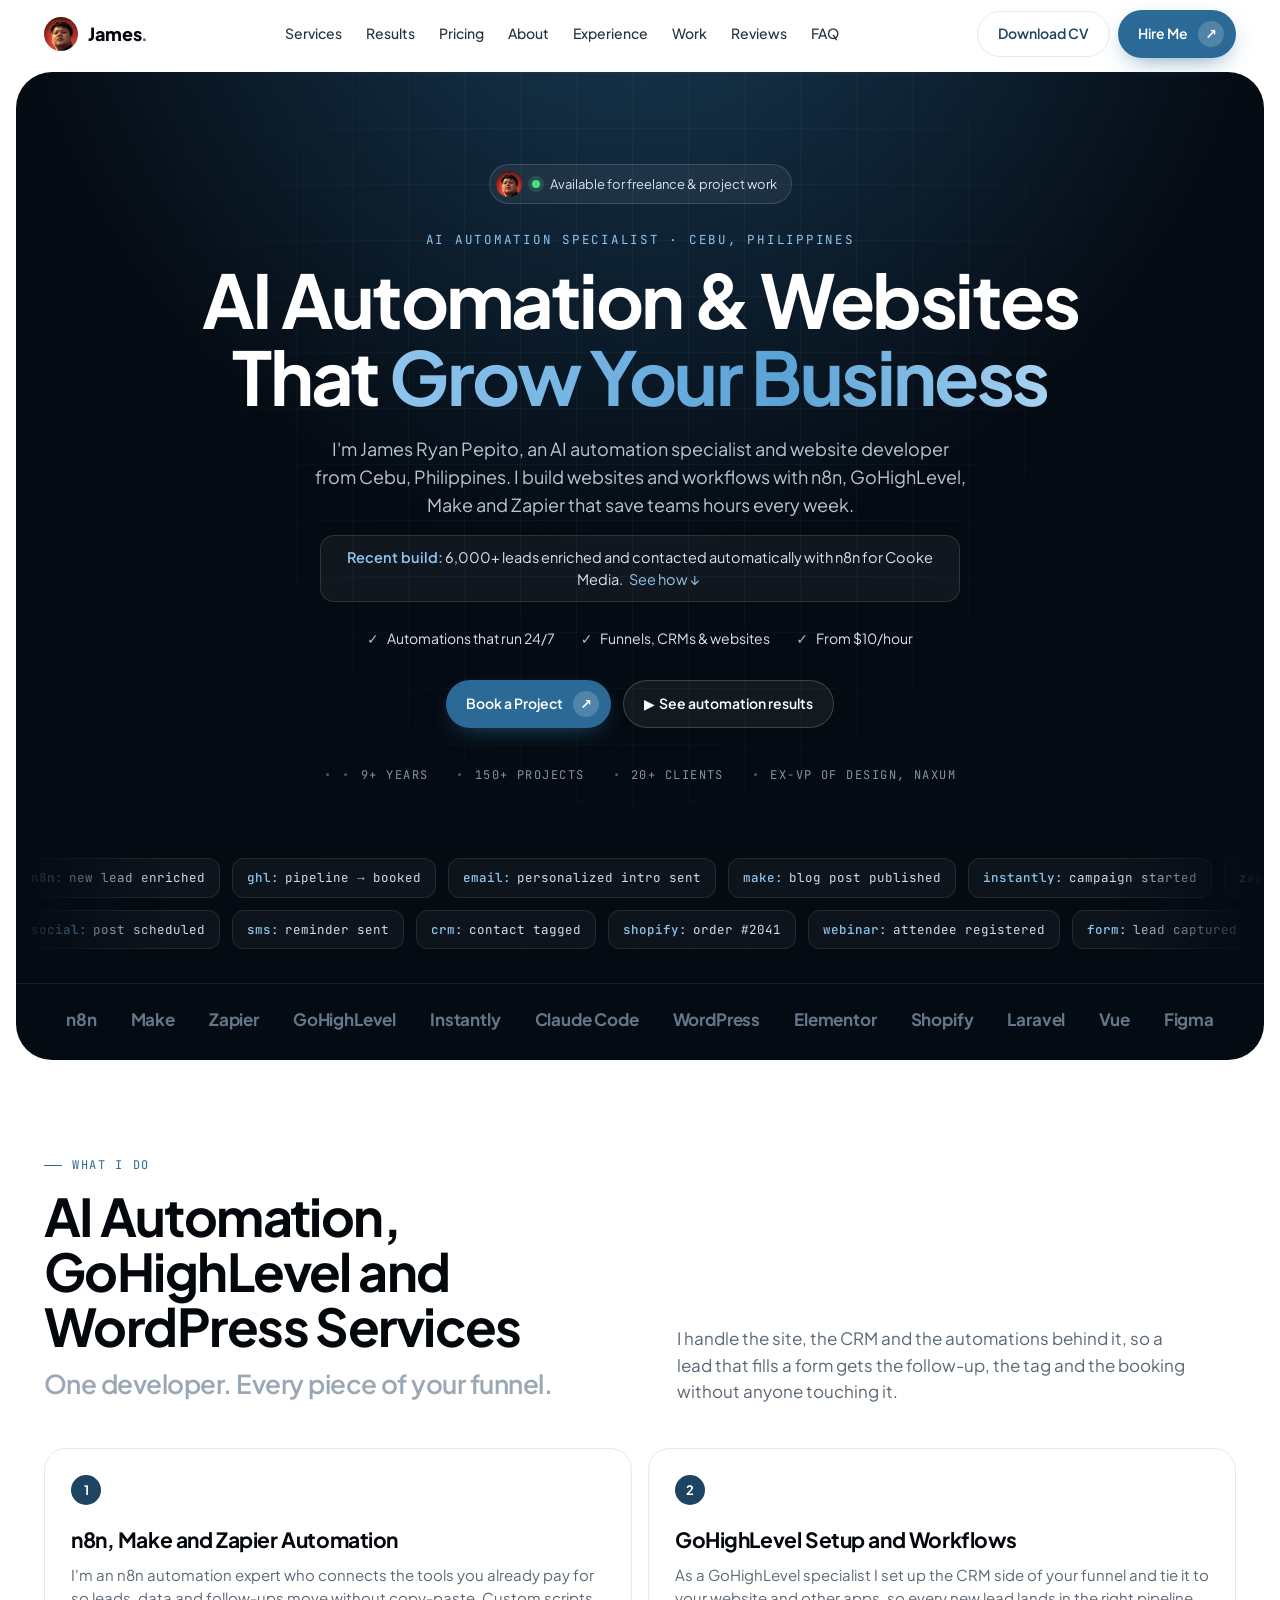
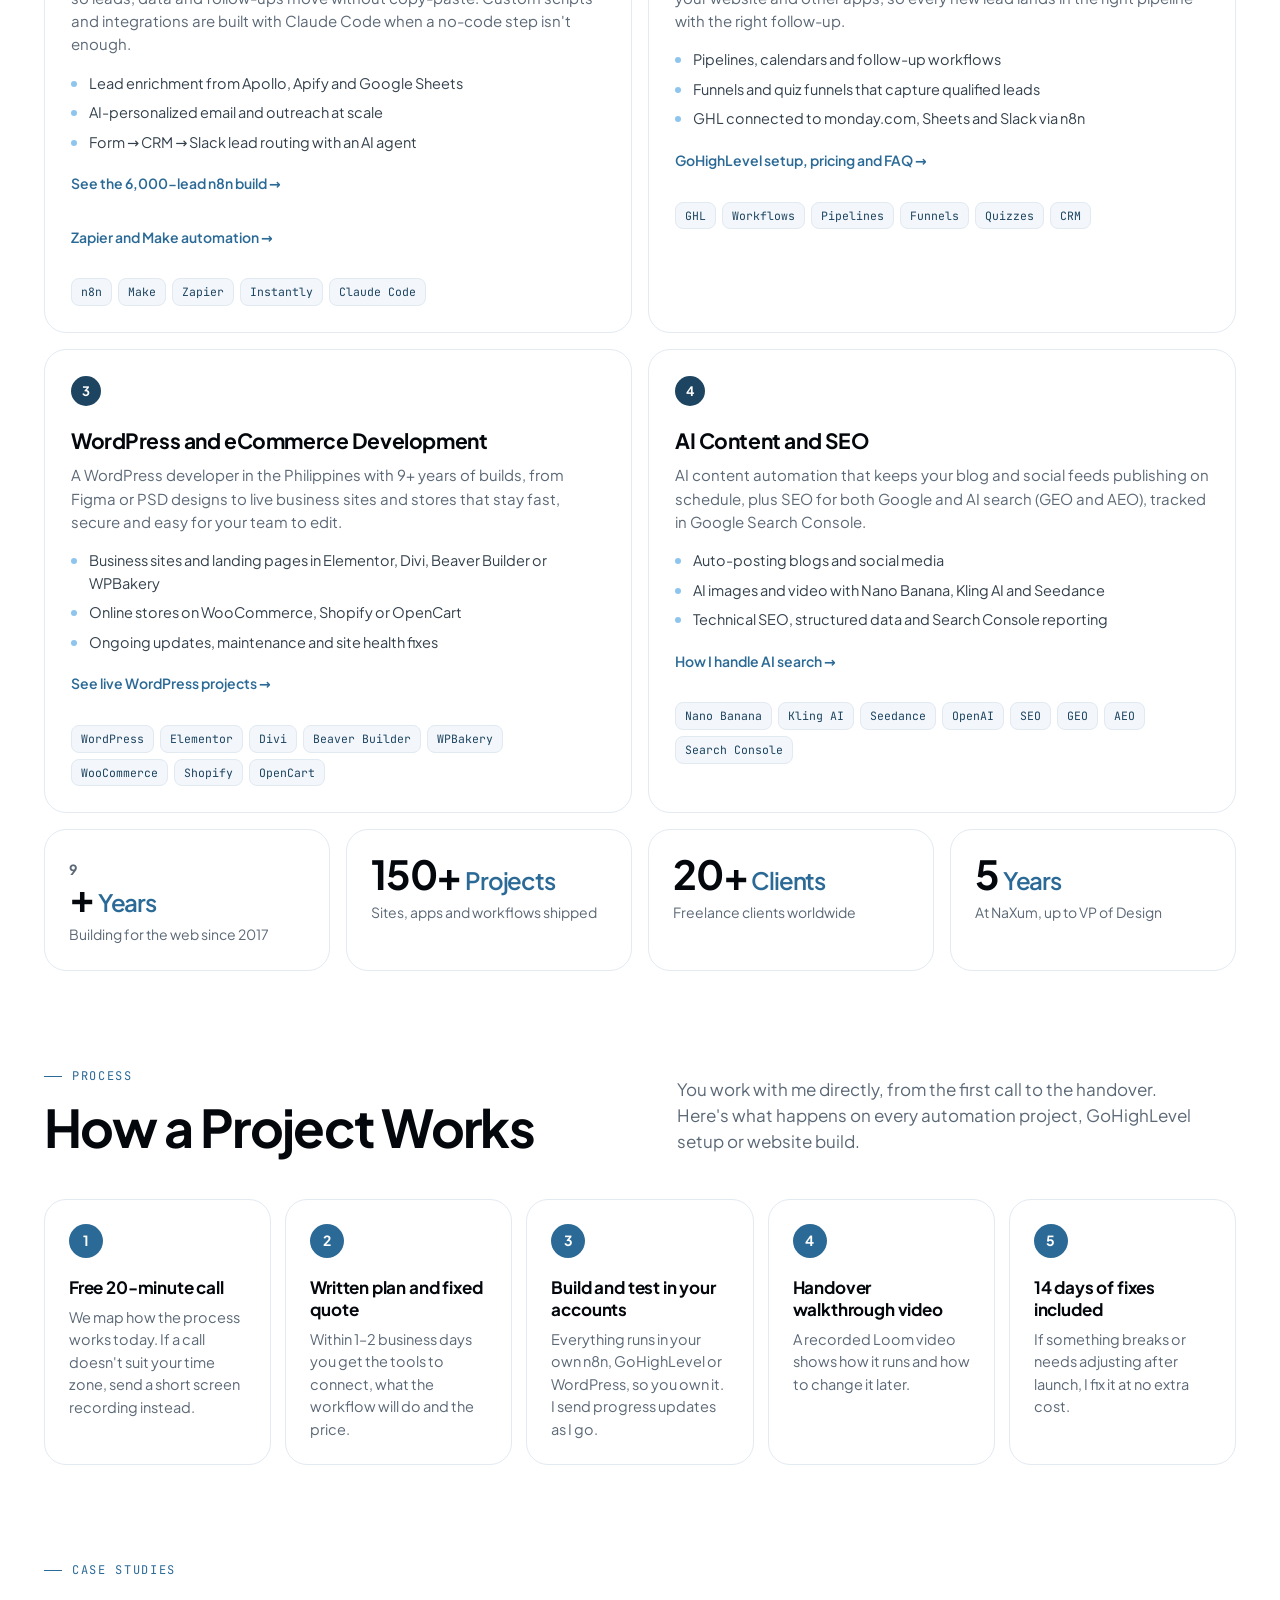
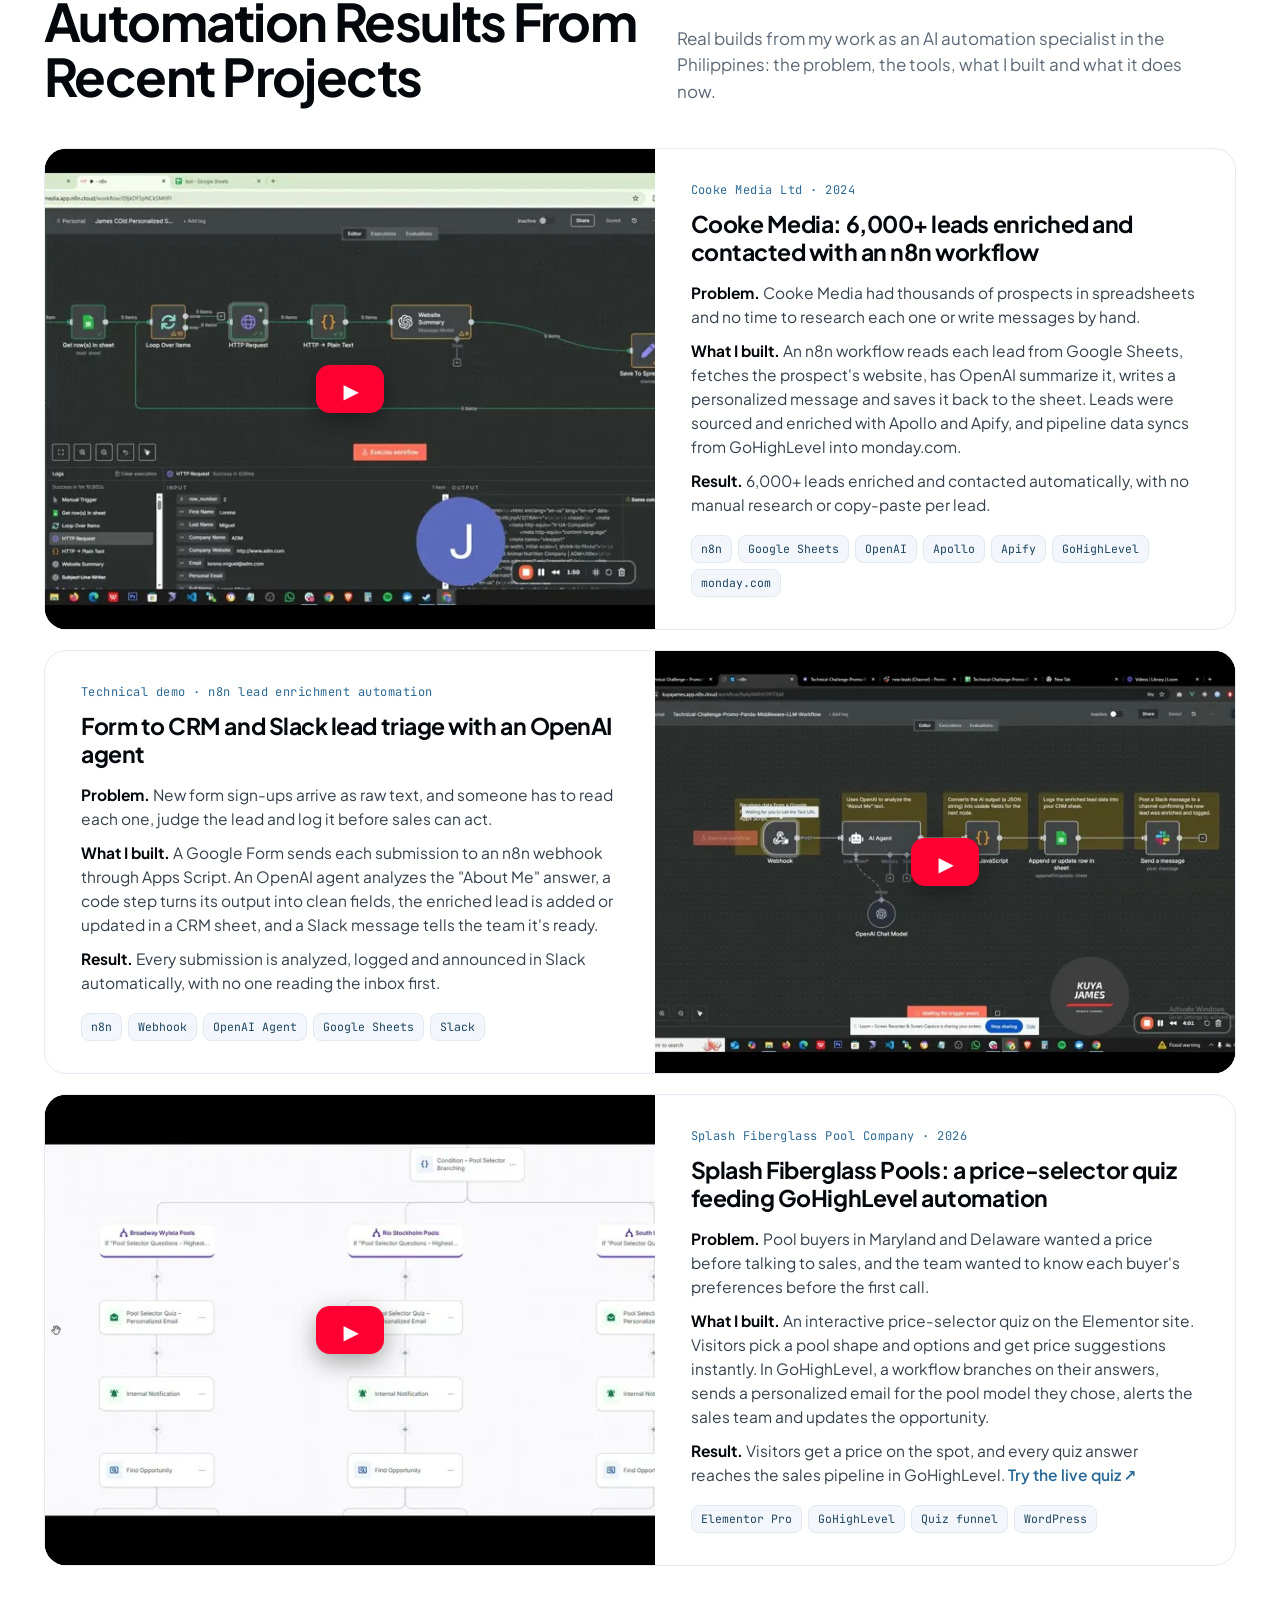
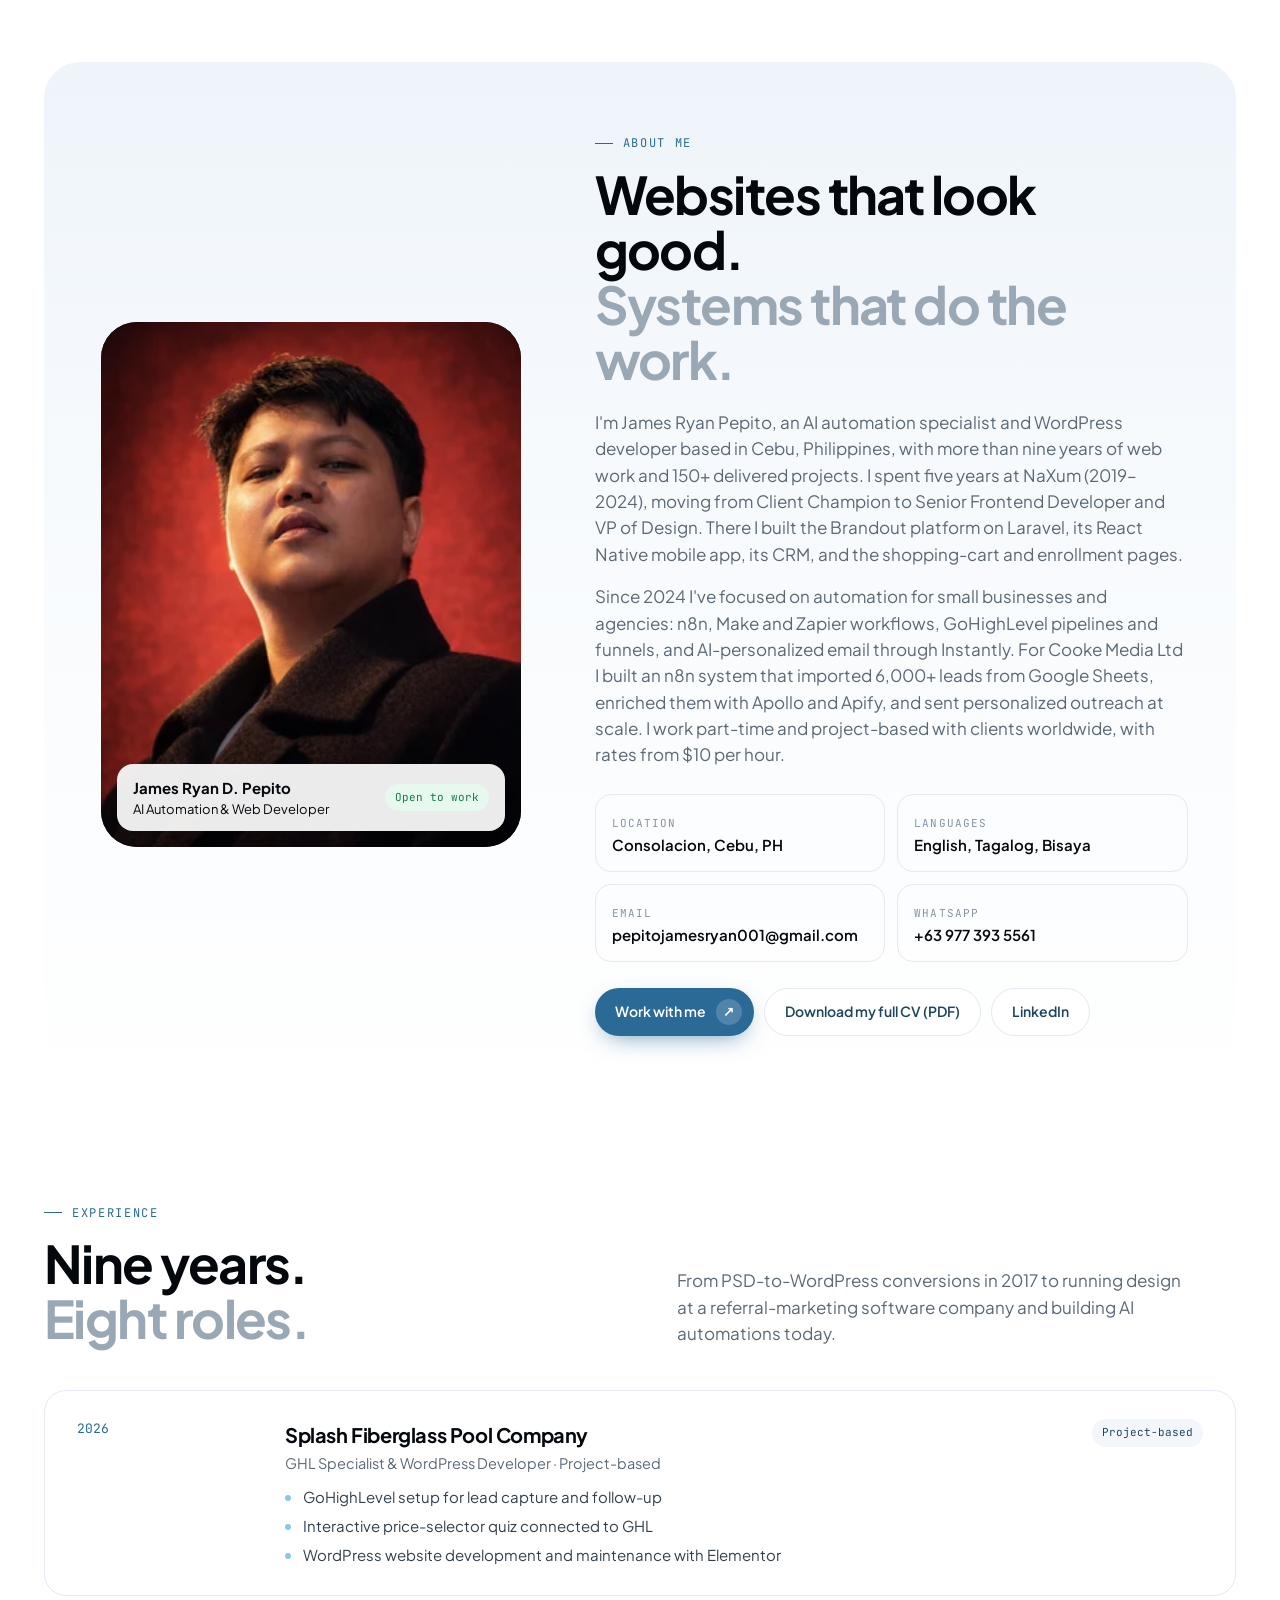
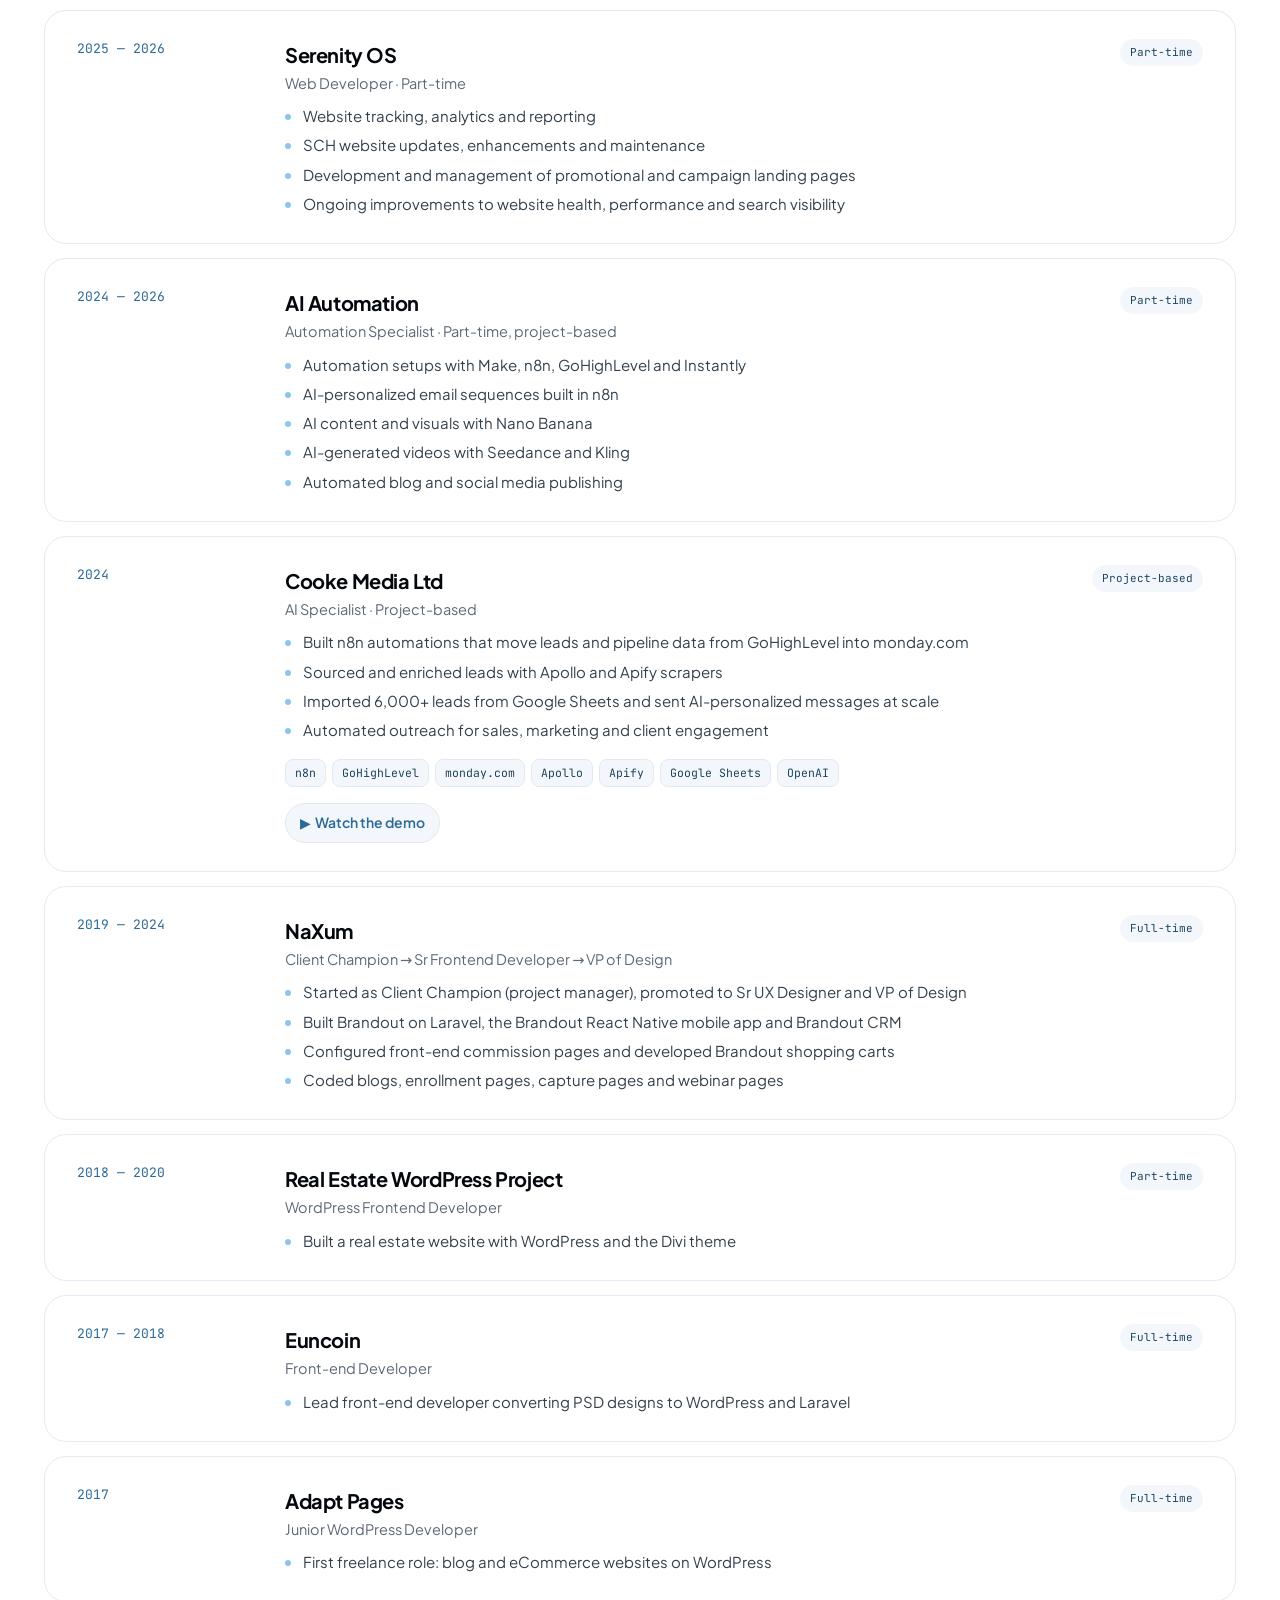
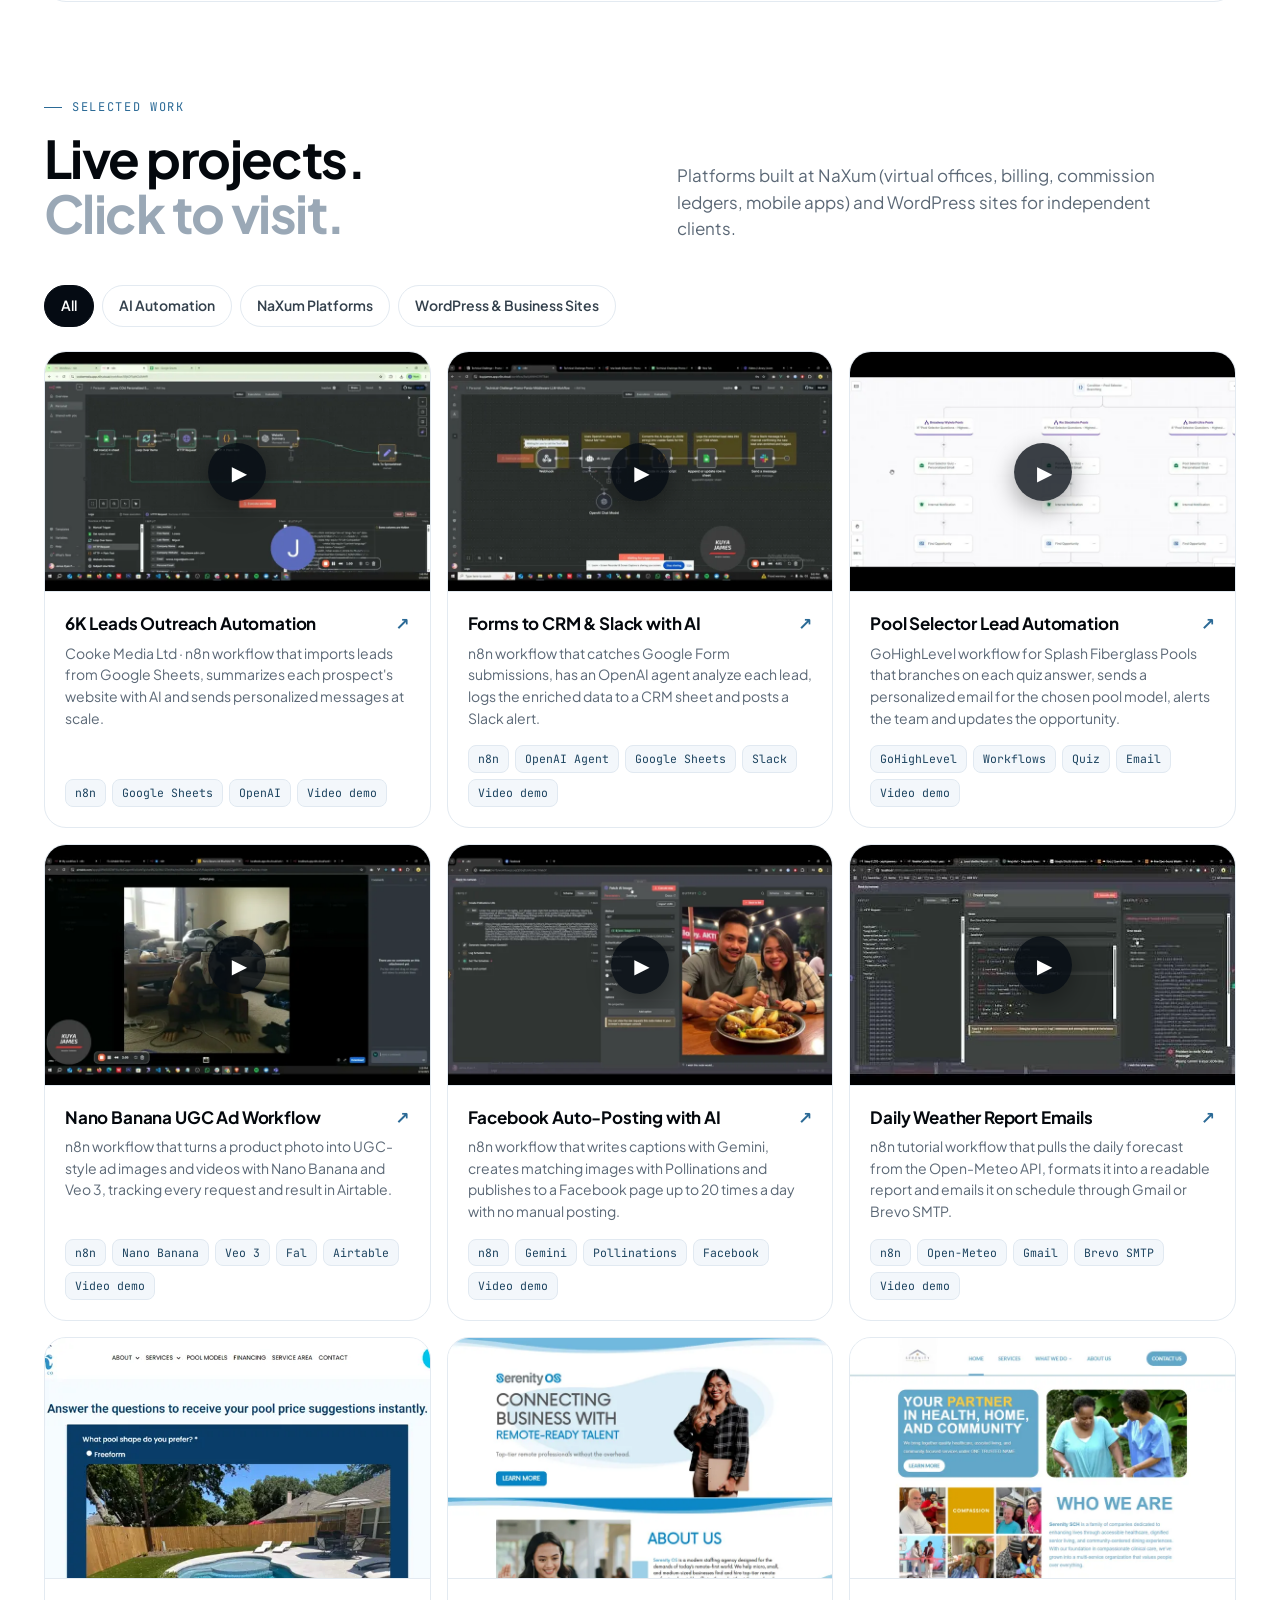
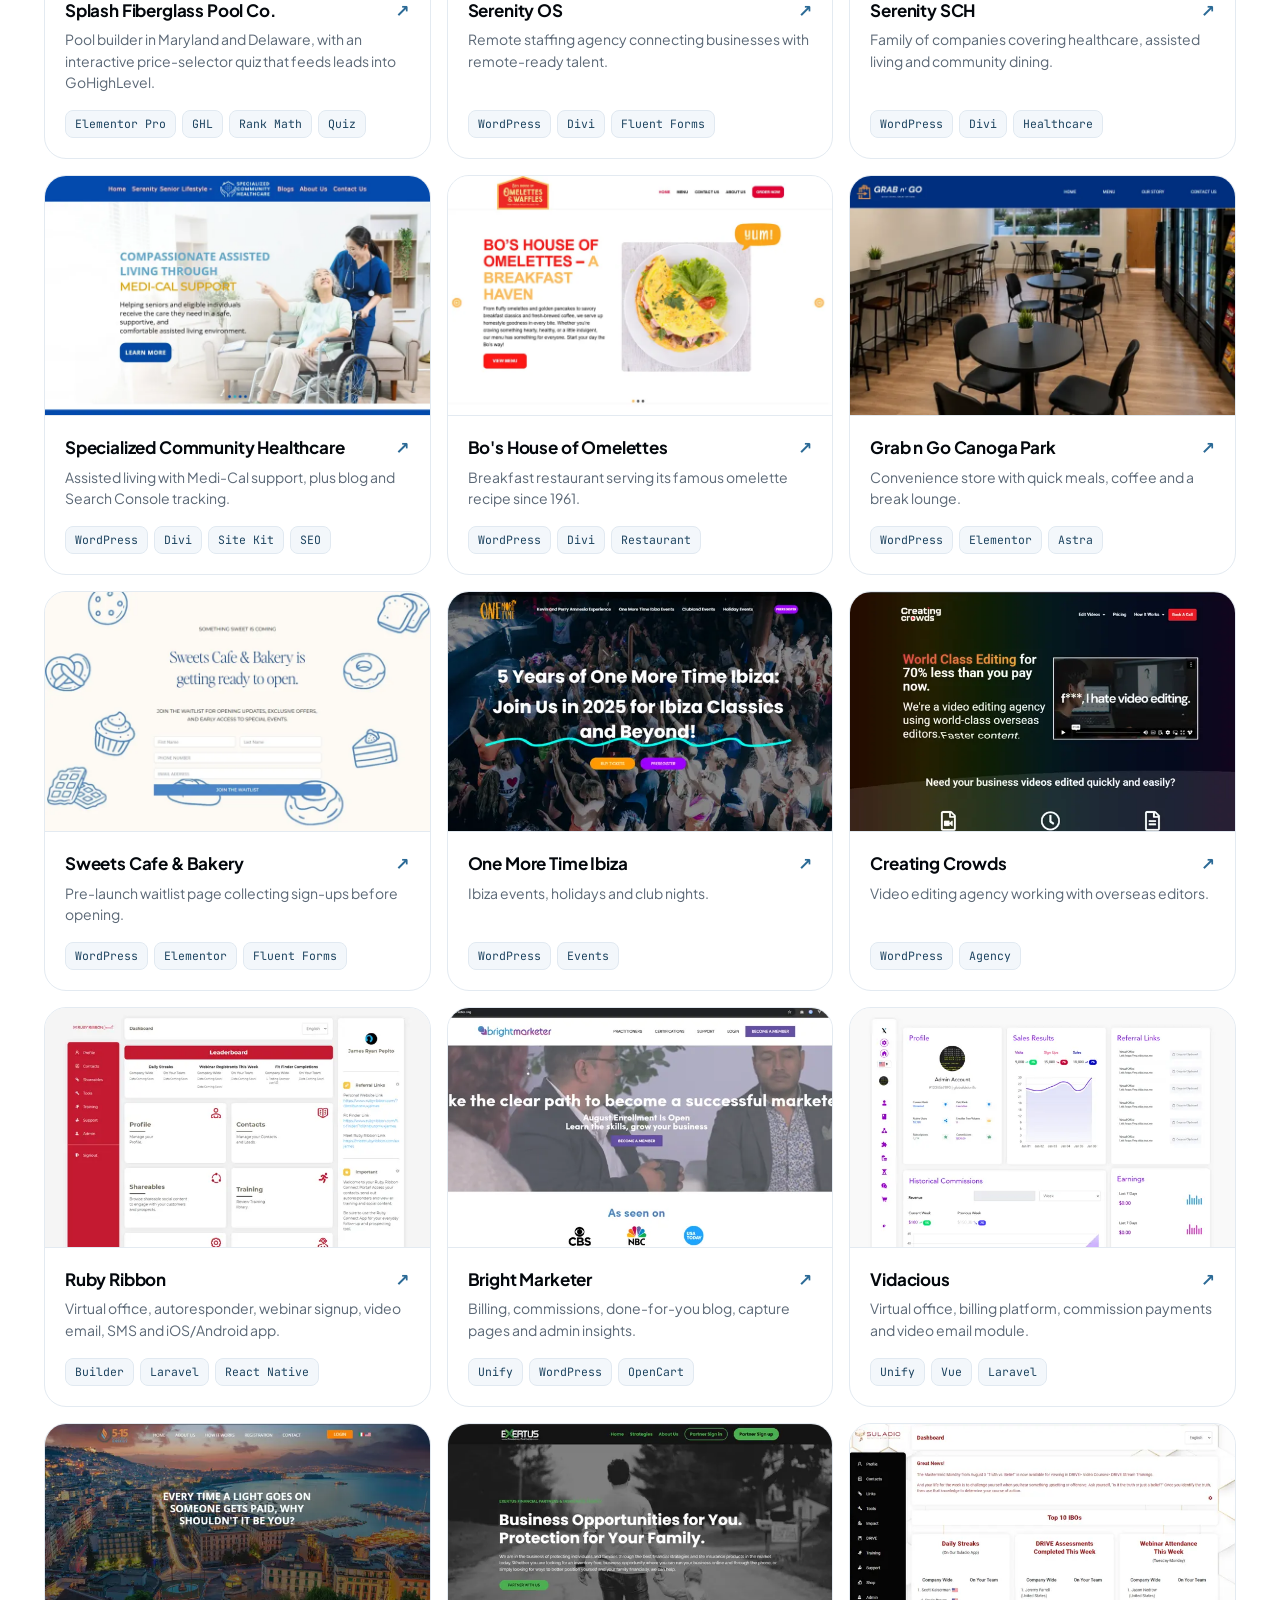
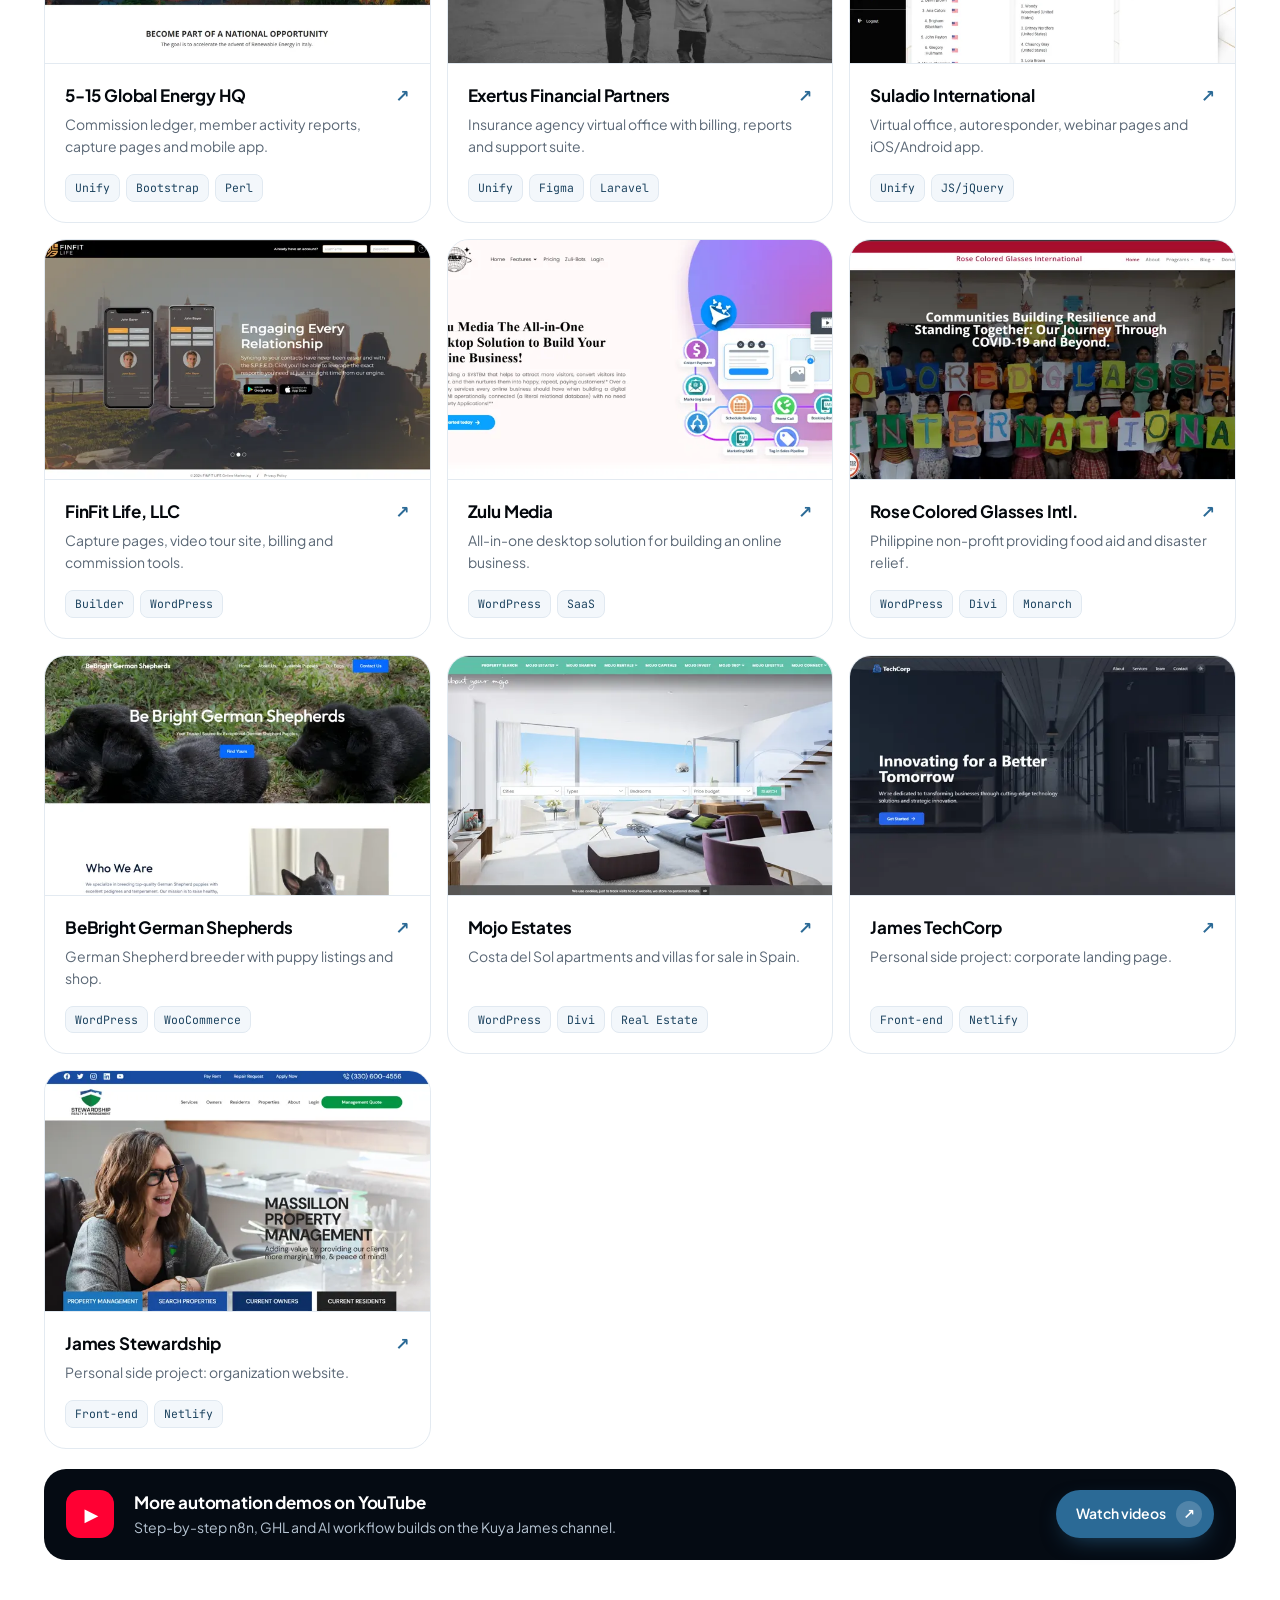
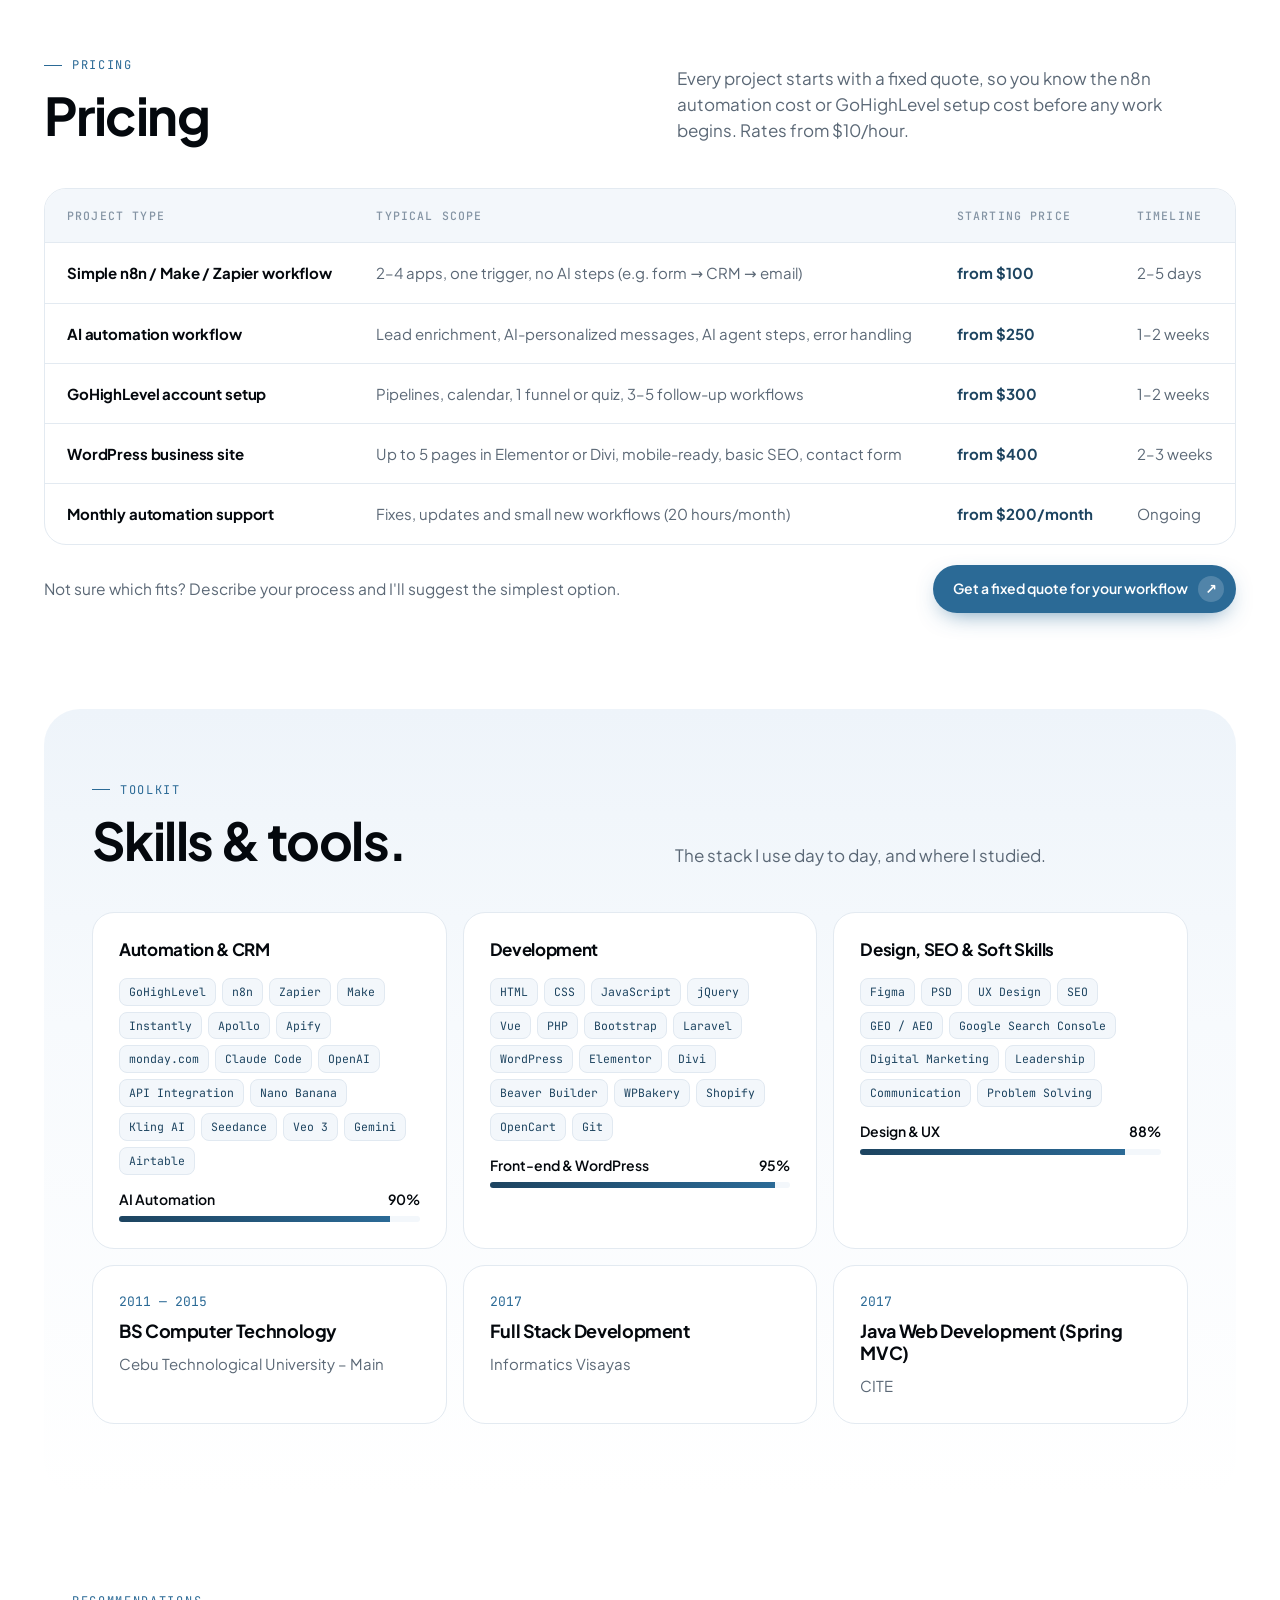
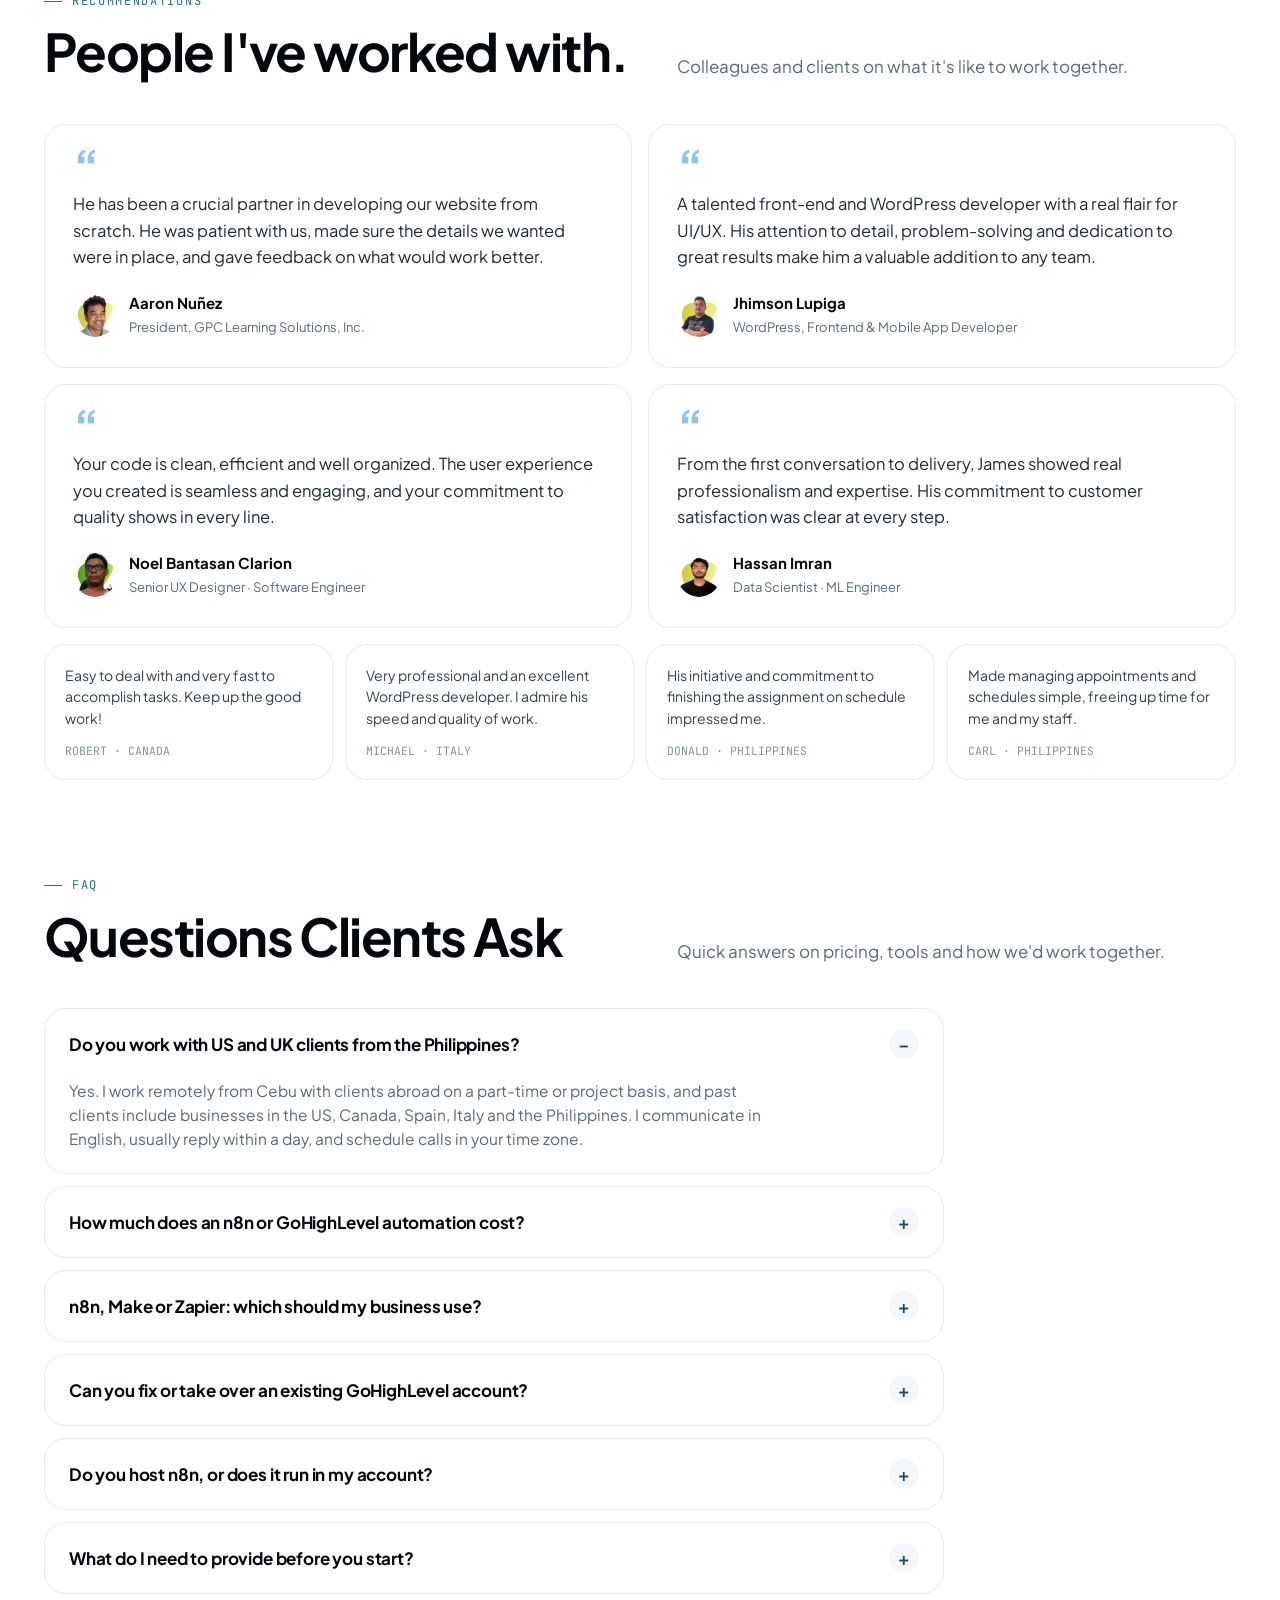
==== commit 5f8663ed: "Add Zapier and Make automation service page New /services/zapier-make-automation/ page on the homepa" ====
--- a/index.html
+++ b/index.html
@@ -593,7 +593,7 @@
         <p>I handle the site, the CRM and the automations behind it, so a lead that fills a form gets the follow-up, the tag and the booking without anyone touching it.</p>
       </div>
       <div class="svc">
-        <div class="card reveal"><div class="num">1</div><h3><a class="h3link" href="/services/n8n-automation/">n8n, Make and Zapier Automation</a></h3><p>I'm an n8n automation expert who connects the tools you already pay for so leads, data and follow-ups move without copy-paste. Custom scripts and integrations are built with Claude Code when a no-code step isn't enough.</p><ul class="dl"><li>Lead enrichment from Apollo, Apify and Google Sheets</li><li>AI-personalized email and outreach at scale</li><li>Form → CRM → Slack lead routing with an AI agent</li></ul><a class="more" href="/services/n8n-automation/">See the 6,000-lead n8n build →</a><div class="tags"><span class="tag">n8n</span><span class="tag">Make</span><span class="tag">Zapier</span><span class="tag">Instantly</span><span class="tag">Claude Code</span></div></div>
+        <div class="card reveal"><div class="num">1</div><h3><a class="h3link" href="/services/n8n-automation/">n8n, Make and Zapier Automation</a></h3><p>I'm an n8n automation expert who connects the tools you already pay for so leads, data and follow-ups move without copy-paste. Custom scripts and integrations are built with Claude Code when a no-code step isn't enough.</p><ul class="dl"><li>Lead enrichment from Apollo, Apify and Google Sheets</li><li>AI-personalized email and outreach at scale</li><li>Form → CRM → Slack lead routing with an AI agent</li></ul><a class="more" href="/services/n8n-automation/">See the 6,000-lead n8n build →</a><br><a class="more" href="/services/zapier-make-automation/">Zapier and Make automation →</a><div class="tags"><span class="tag">n8n</span><span class="tag">Make</span><span class="tag">Zapier</span><span class="tag">Instantly</span><span class="tag">Claude Code</span></div></div>
         <div class="card reveal"><div class="num">2</div><h3><a class="h3link" href="/services/gohighlevel-automation/">GoHighLevel Setup and Workflows</a></h3><p>As a GoHighLevel specialist I set up the CRM side of your funnel and tie it to your website and other apps, so every new lead lands in the right pipeline with the right follow-up.</p><ul class="dl"><li>Pipelines, calendars and follow-up workflows</li><li>Funnels and quiz funnels that capture qualified leads</li><li>GHL connected to monday.com, Sheets and Slack via n8n</li></ul><a class="more" href="/services/gohighlevel-automation/">GoHighLevel setup, pricing and FAQ →</a><div class="tags"><span class="tag">GHL</span><span class="tag">Workflows</span><span class="tag">Pipelines</span><span class="tag">Funnels</span><span class="tag">Quizzes</span><span class="tag">CRM</span></div></div>
         <div class="card reveal"><div class="num">3</div><h3>WordPress and eCommerce Development</h3><p>A WordPress developer in the Philippines with <span data-years>9</span>+ years of builds, from Figma or PSD designs to live business sites and stores that stay fast, secure and easy for your team to edit.</p><ul class="dl"><li>Business sites and landing pages in Elementor, Divi, Beaver Builder or WPBakery</li><li>Online stores on WooCommerce, Shopify or OpenCart</li><li>Ongoing updates, maintenance and site health fixes</li></ul><a class="more" href="#work">See live WordPress projects →</a><div class="tags"><span class="tag">WordPress</span><span class="tag">Elementor</span><span class="tag">Divi</span><span class="tag">Beaver Builder</span><span class="tag">WPBakery</span><span class="tag">WooCommerce</span><span class="tag">Shopify</span><span class="tag">OpenCart</span></div></div>
         <div class="card reveal"><div class="num">4</div><h3>AI Content and SEO</h3><p>AI content automation that keeps your blog and social feeds publishing on schedule, plus SEO for both Google and AI search (GEO and AEO), tracked in Google Search Console.</p><ul class="dl"><li>Auto-posting blogs and social media</li><li>AI images and video with Nano Banana, Kling AI and Seedance</li><li>Technical SEO, structured data and Search Console reporting</li></ul><a class="more" href="#faq">How I handle AI search →</a><div class="tags"><span class="tag">Nano Banana</span><span class="tag">Kling AI</span><span class="tag">Seedance</span><span class="tag">OpenAI</span><span class="tag">SEO</span><span class="tag">GEO</span><span class="tag">AEO</span><span class="tag">Search Console</span></div></div>
@@ -883,6 +883,7 @@
 <footer>
   <div class="wrap">
     <span>© <span data-year>2026</span> James Ryan Pepito · Last updated <time datetime="2026-10-29">October 29, 2026</time></span>
+    <span><a href="/services/n8n-automation/">n8n automation</a> · <a href="/services/zapier-make-automation/">Zapier &amp; Make automation</a> · <a href="/services/gohighlevel-automation/">GoHighLevel automation</a></span>
     <span><a href="https://www.linkedin.com/in/jamesryandiolapepito/" target="_blank" rel="noopener me">LinkedIn</a> · <a href="https://v2.onlinejobs.ph/jobseekers/info/681397" target="_blank" rel="noopener me">OnlineJobs</a> · <a href="https://www.facebook.com/OfficialKuyaJames" target="_blank" rel="noopener me">Facebook</a> · <a href="https://www.youtube.com/@kuyajames16/videos" target="_blank" rel="noopener me">YouTube</a> · <a href="https://github.com/popsoy" target="_blank" rel="noopener me">GitHub</a> · <a href="James-Ryan-Pepito-CV.pdf" download>Download CV</a></span>
   </div>
 </footer>
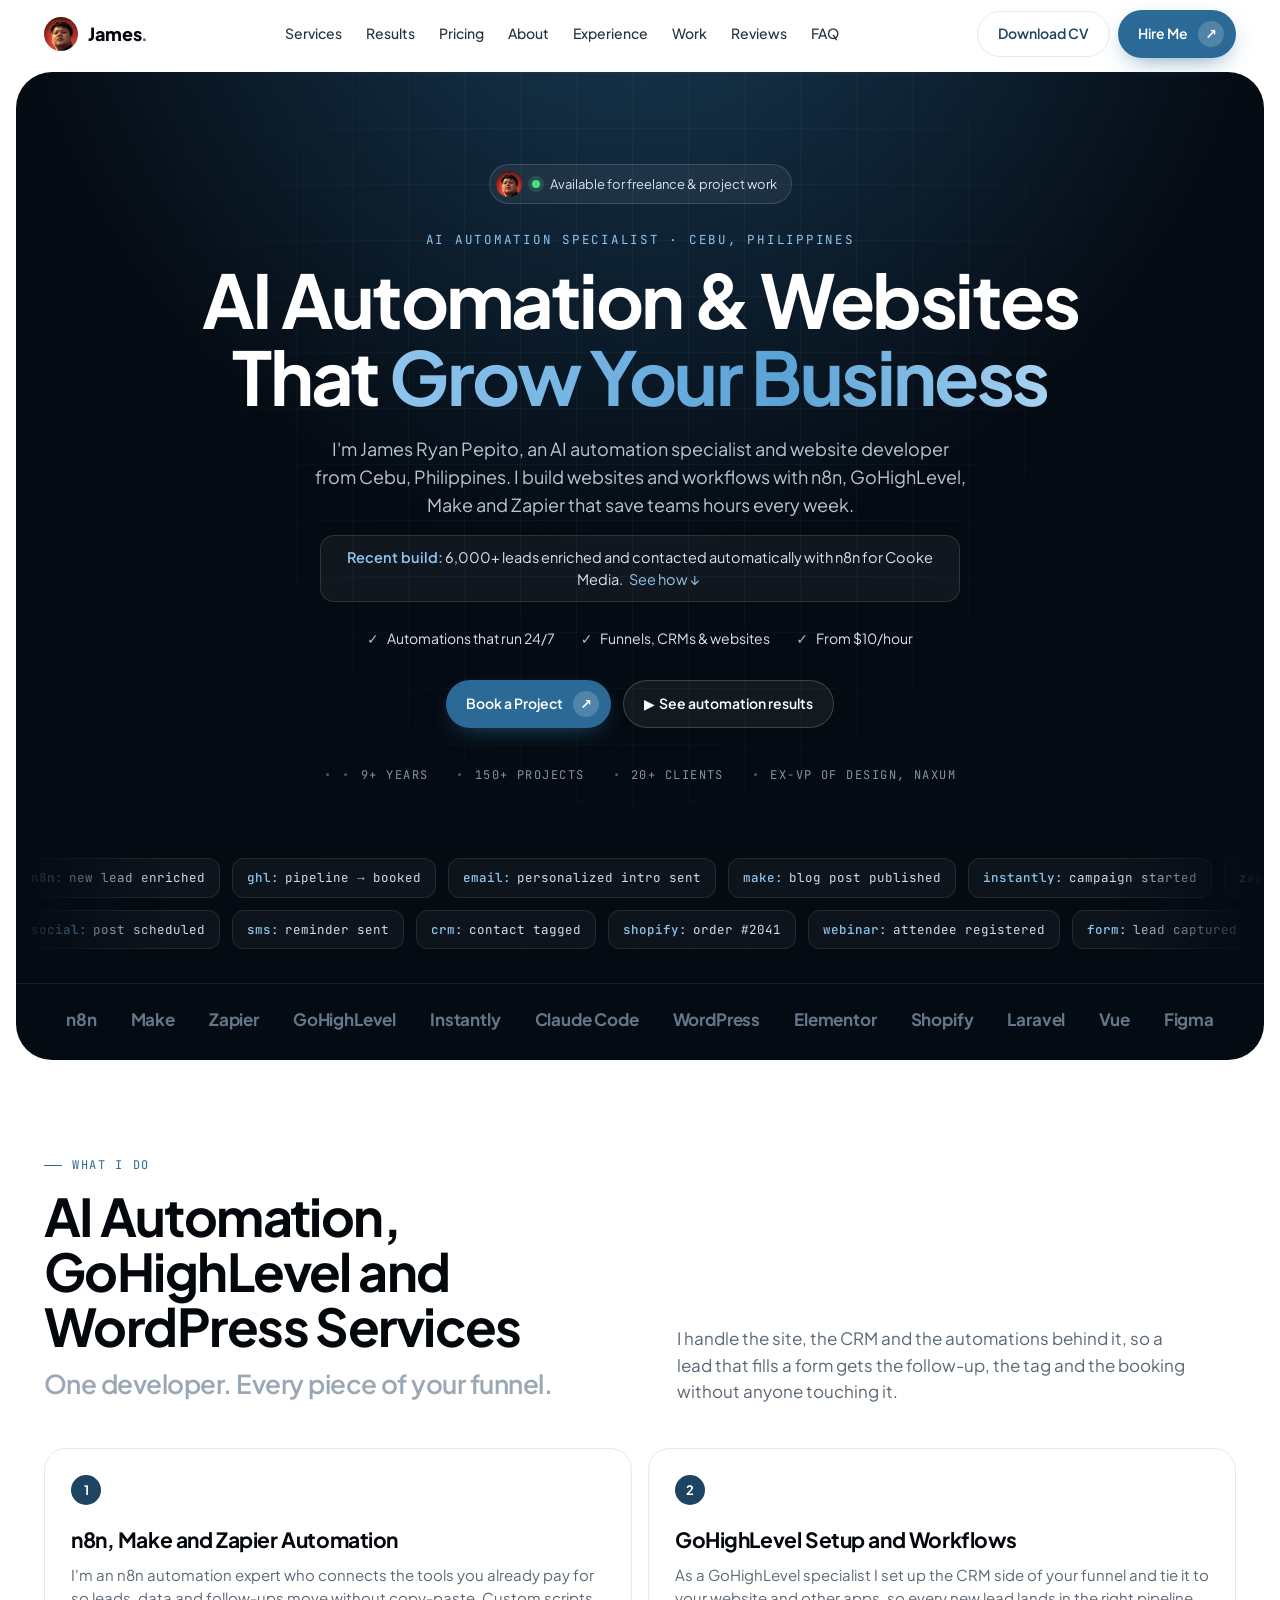
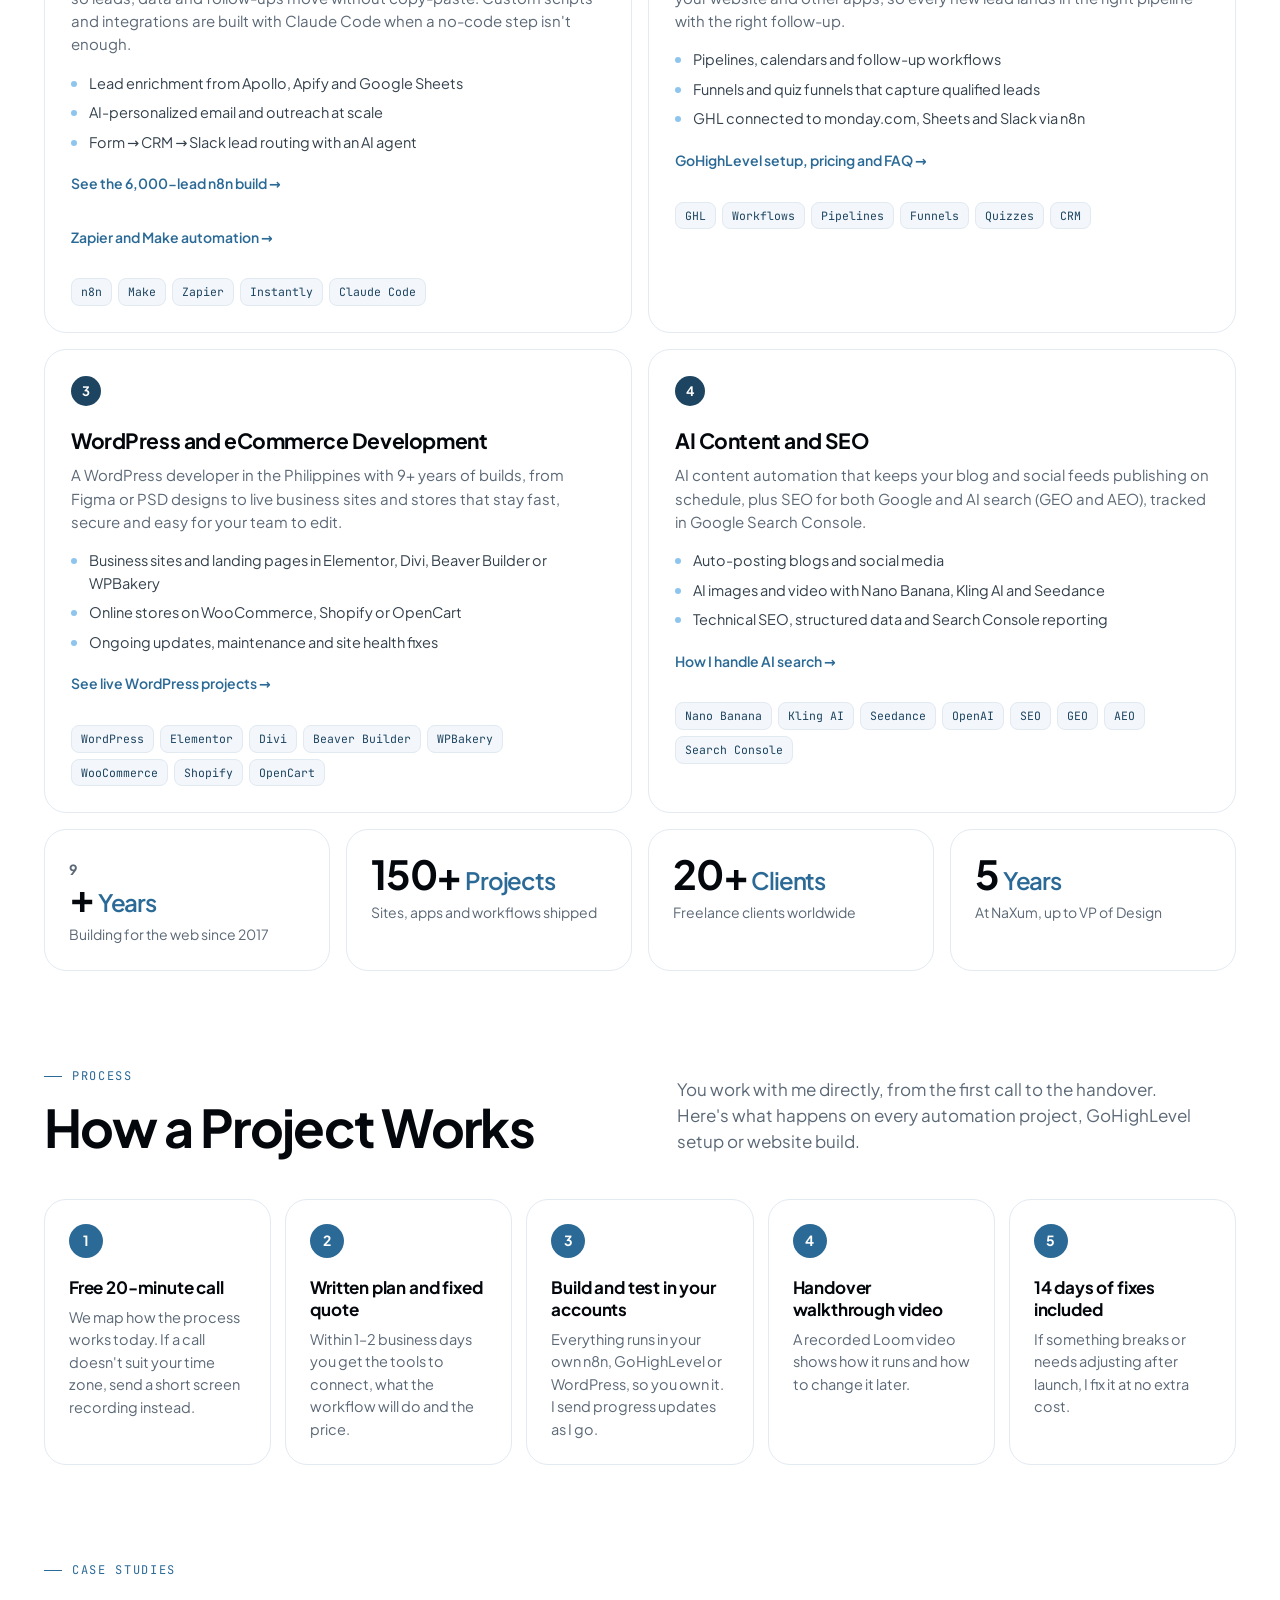
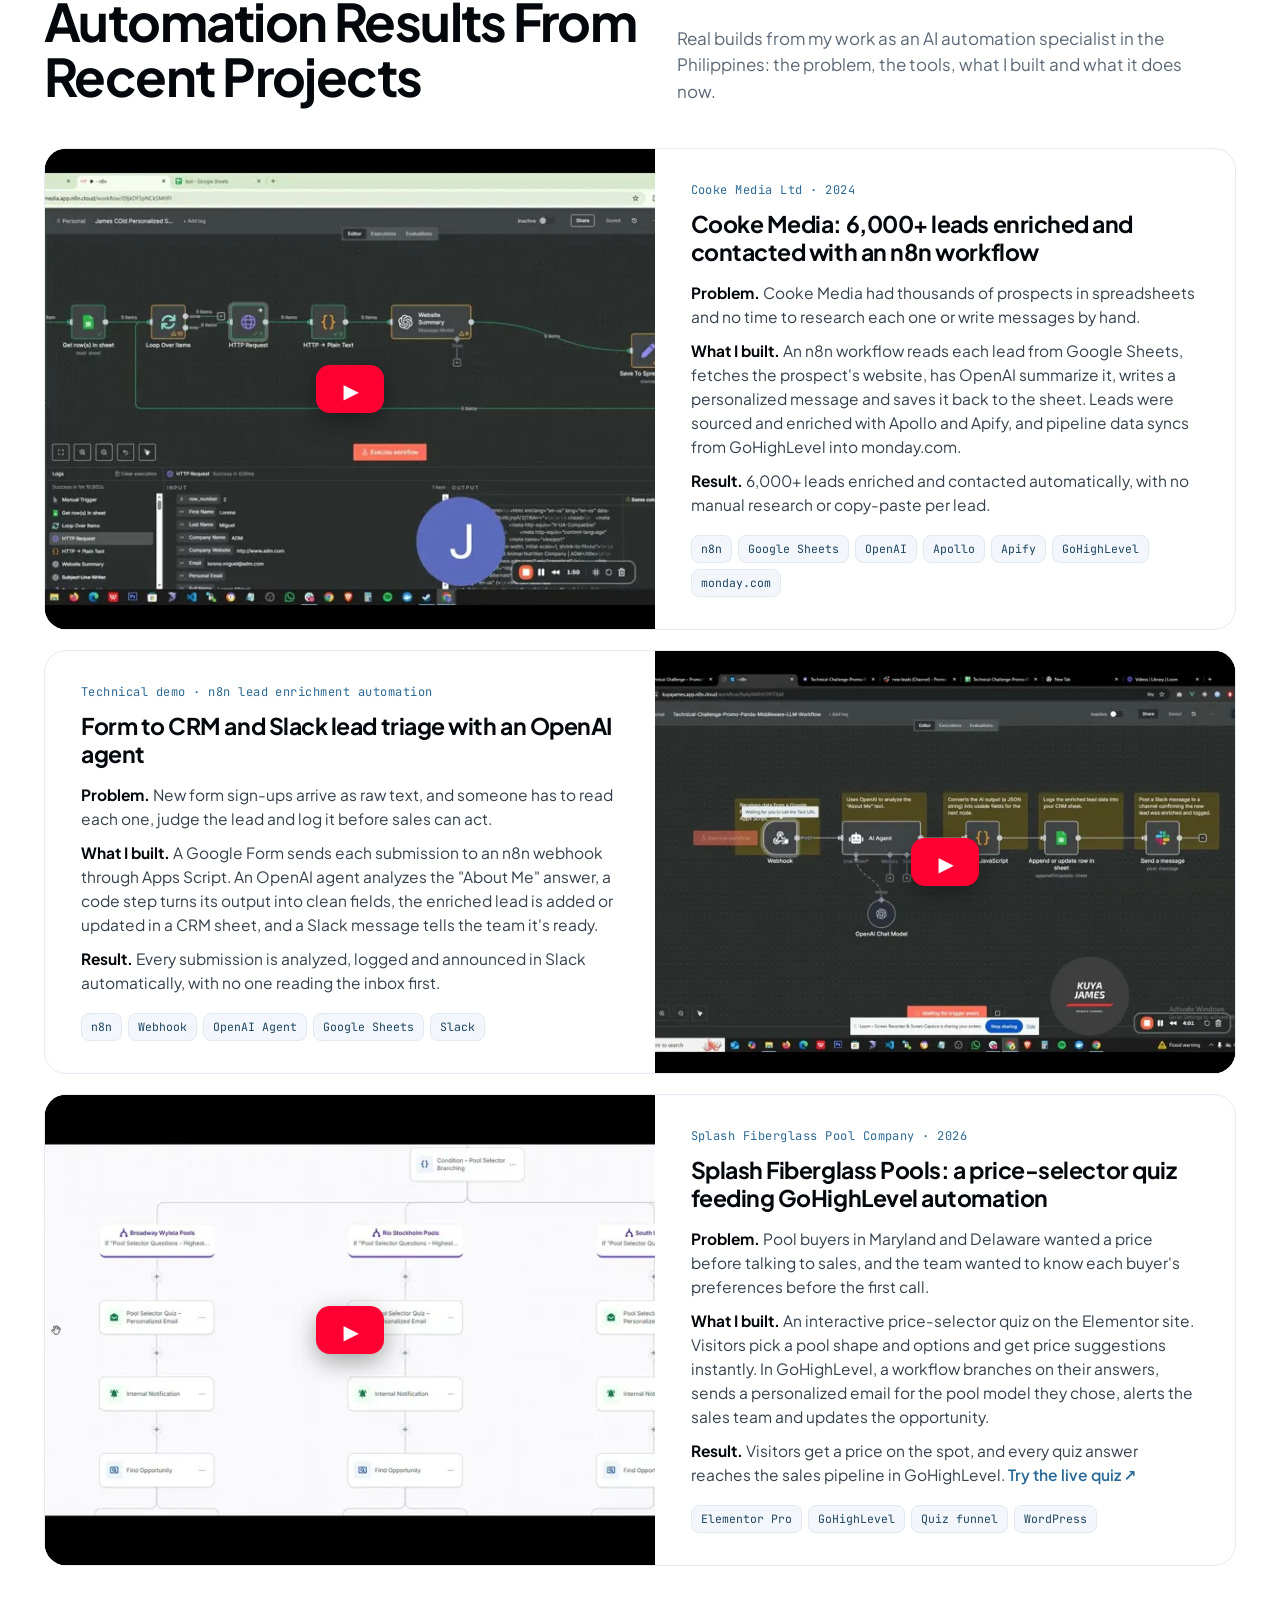
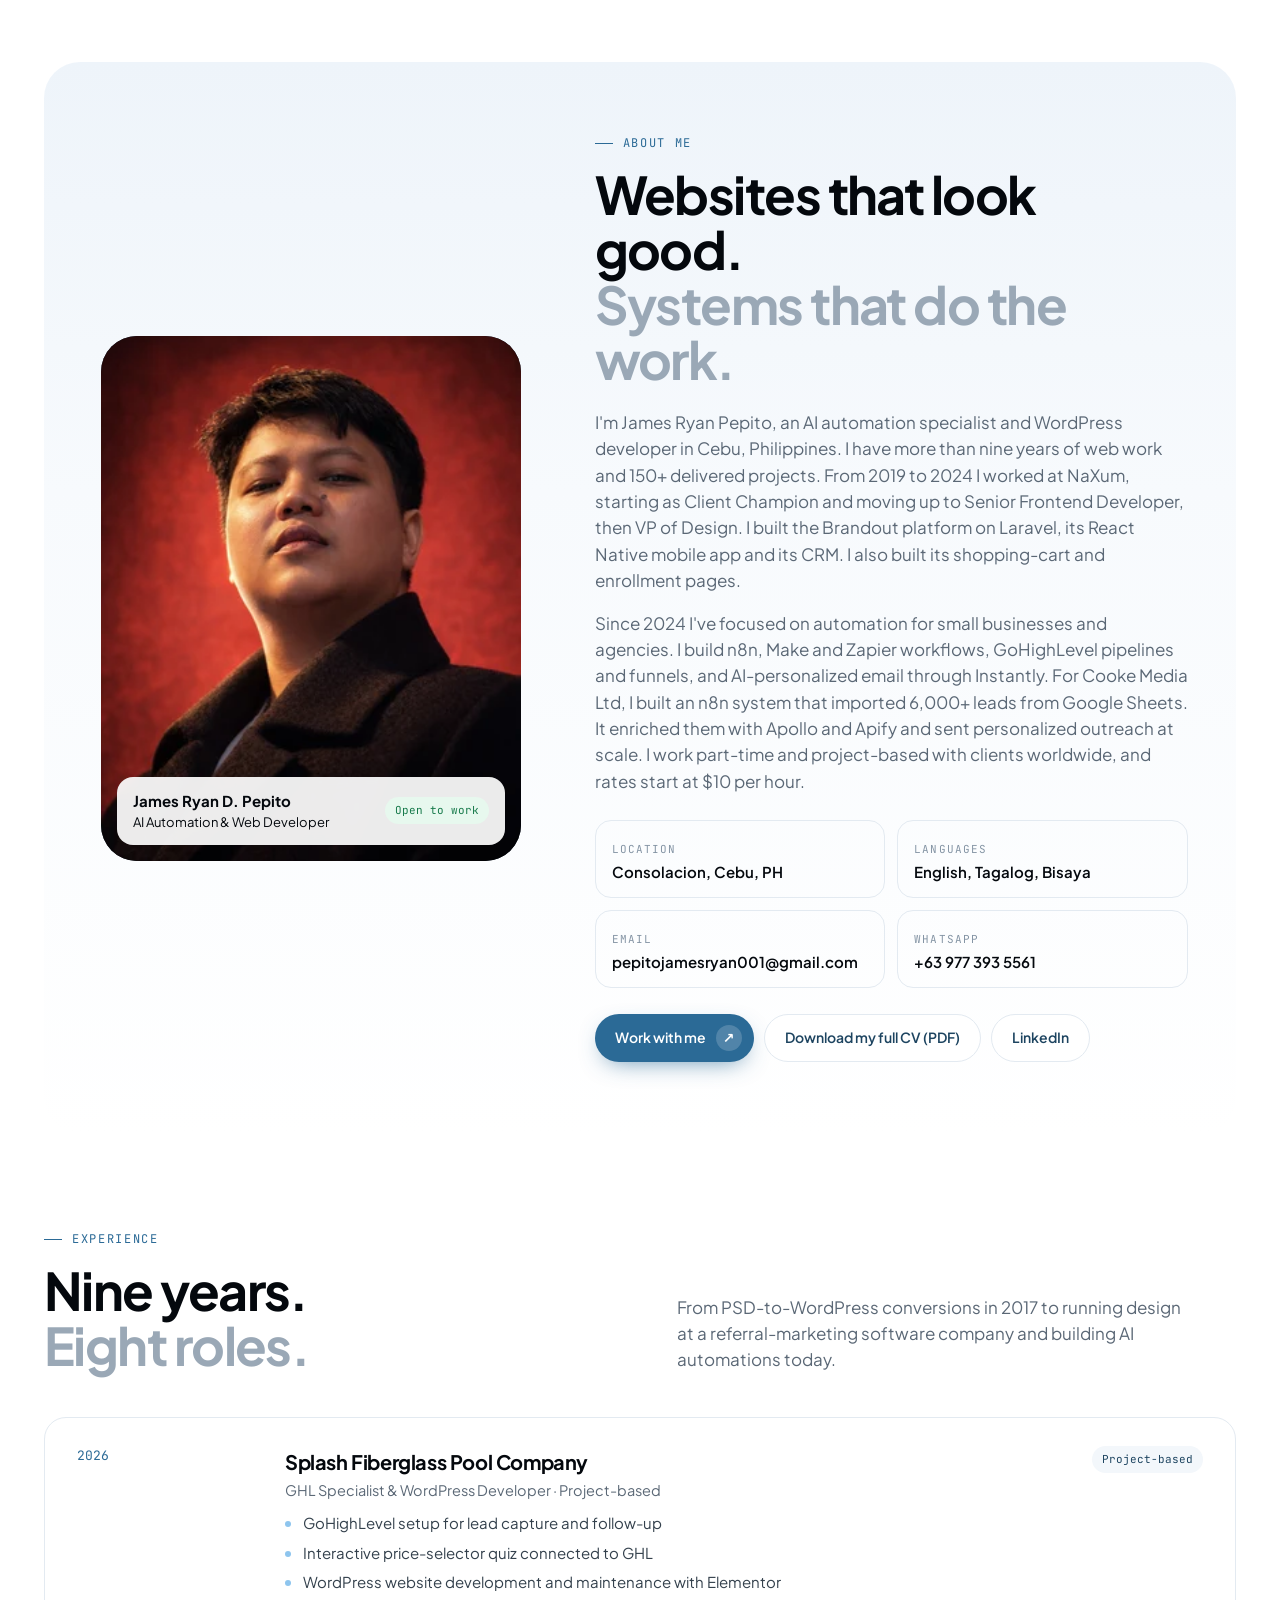
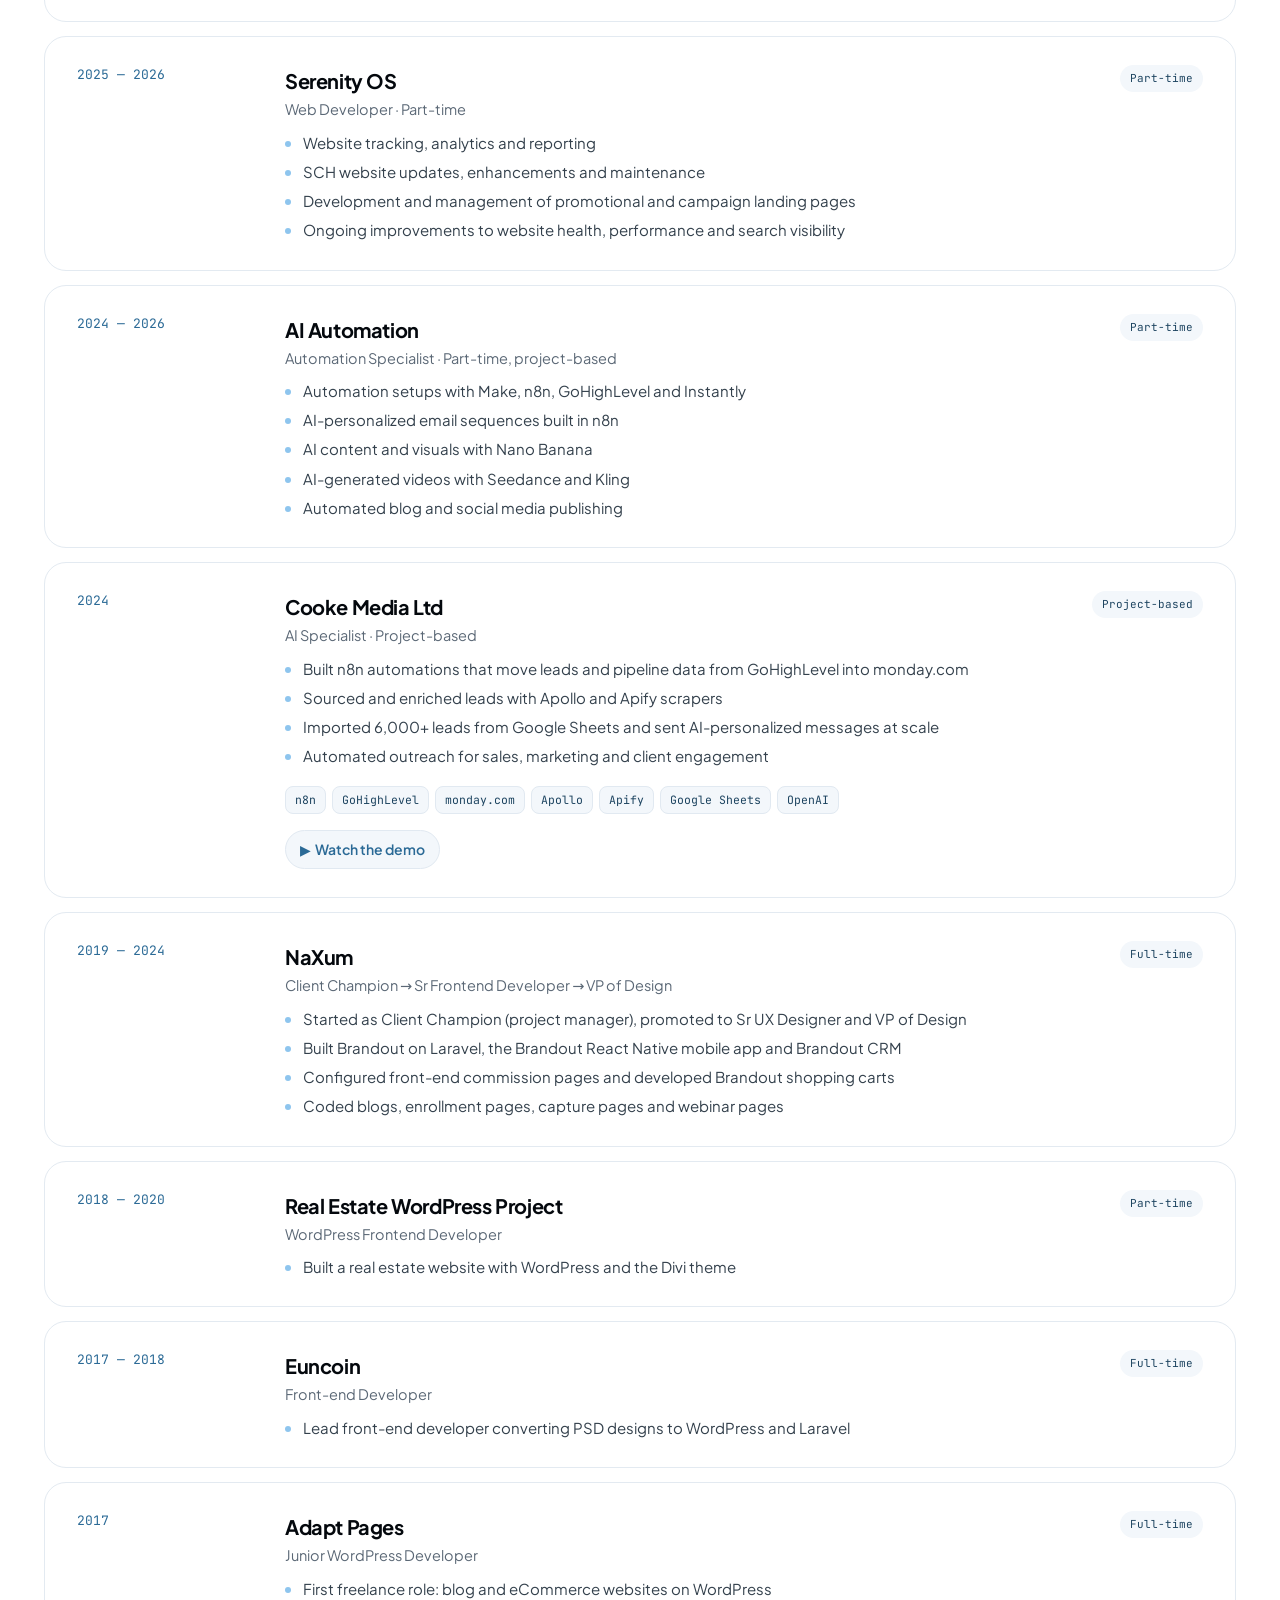
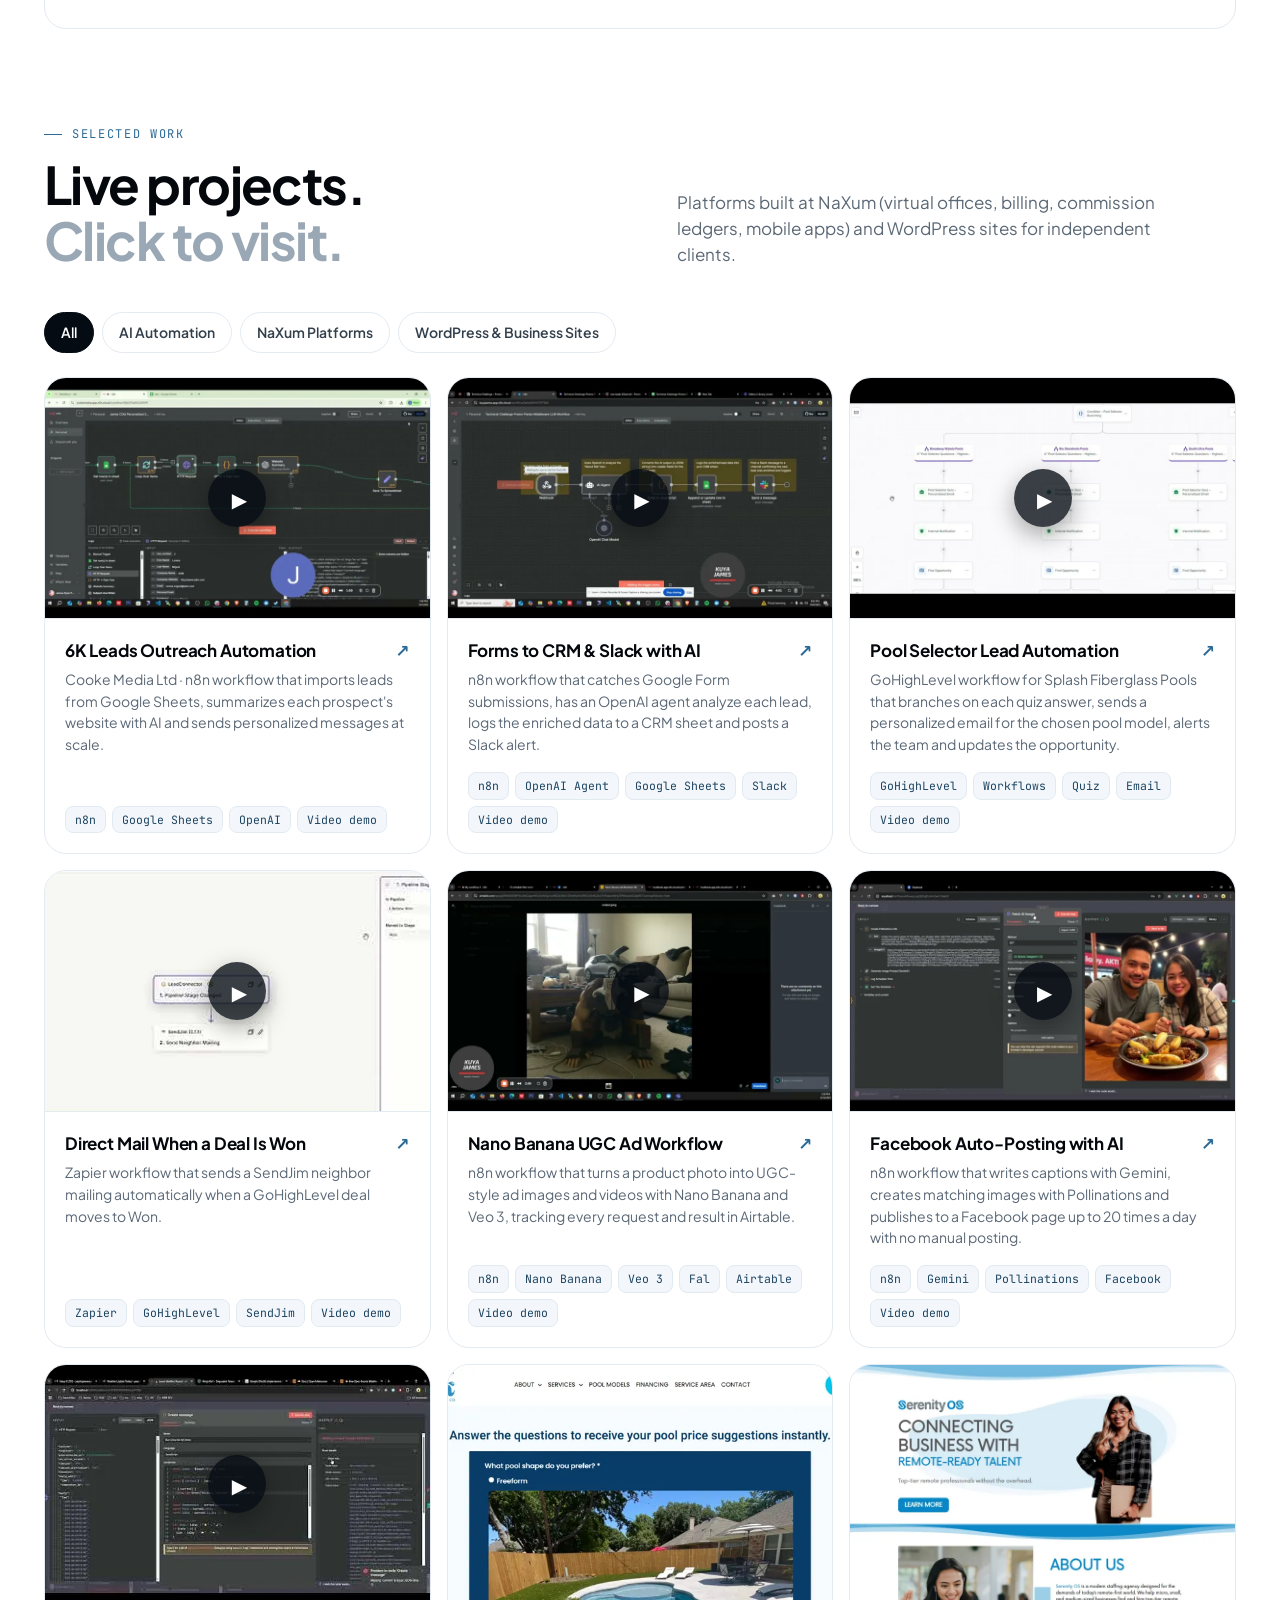
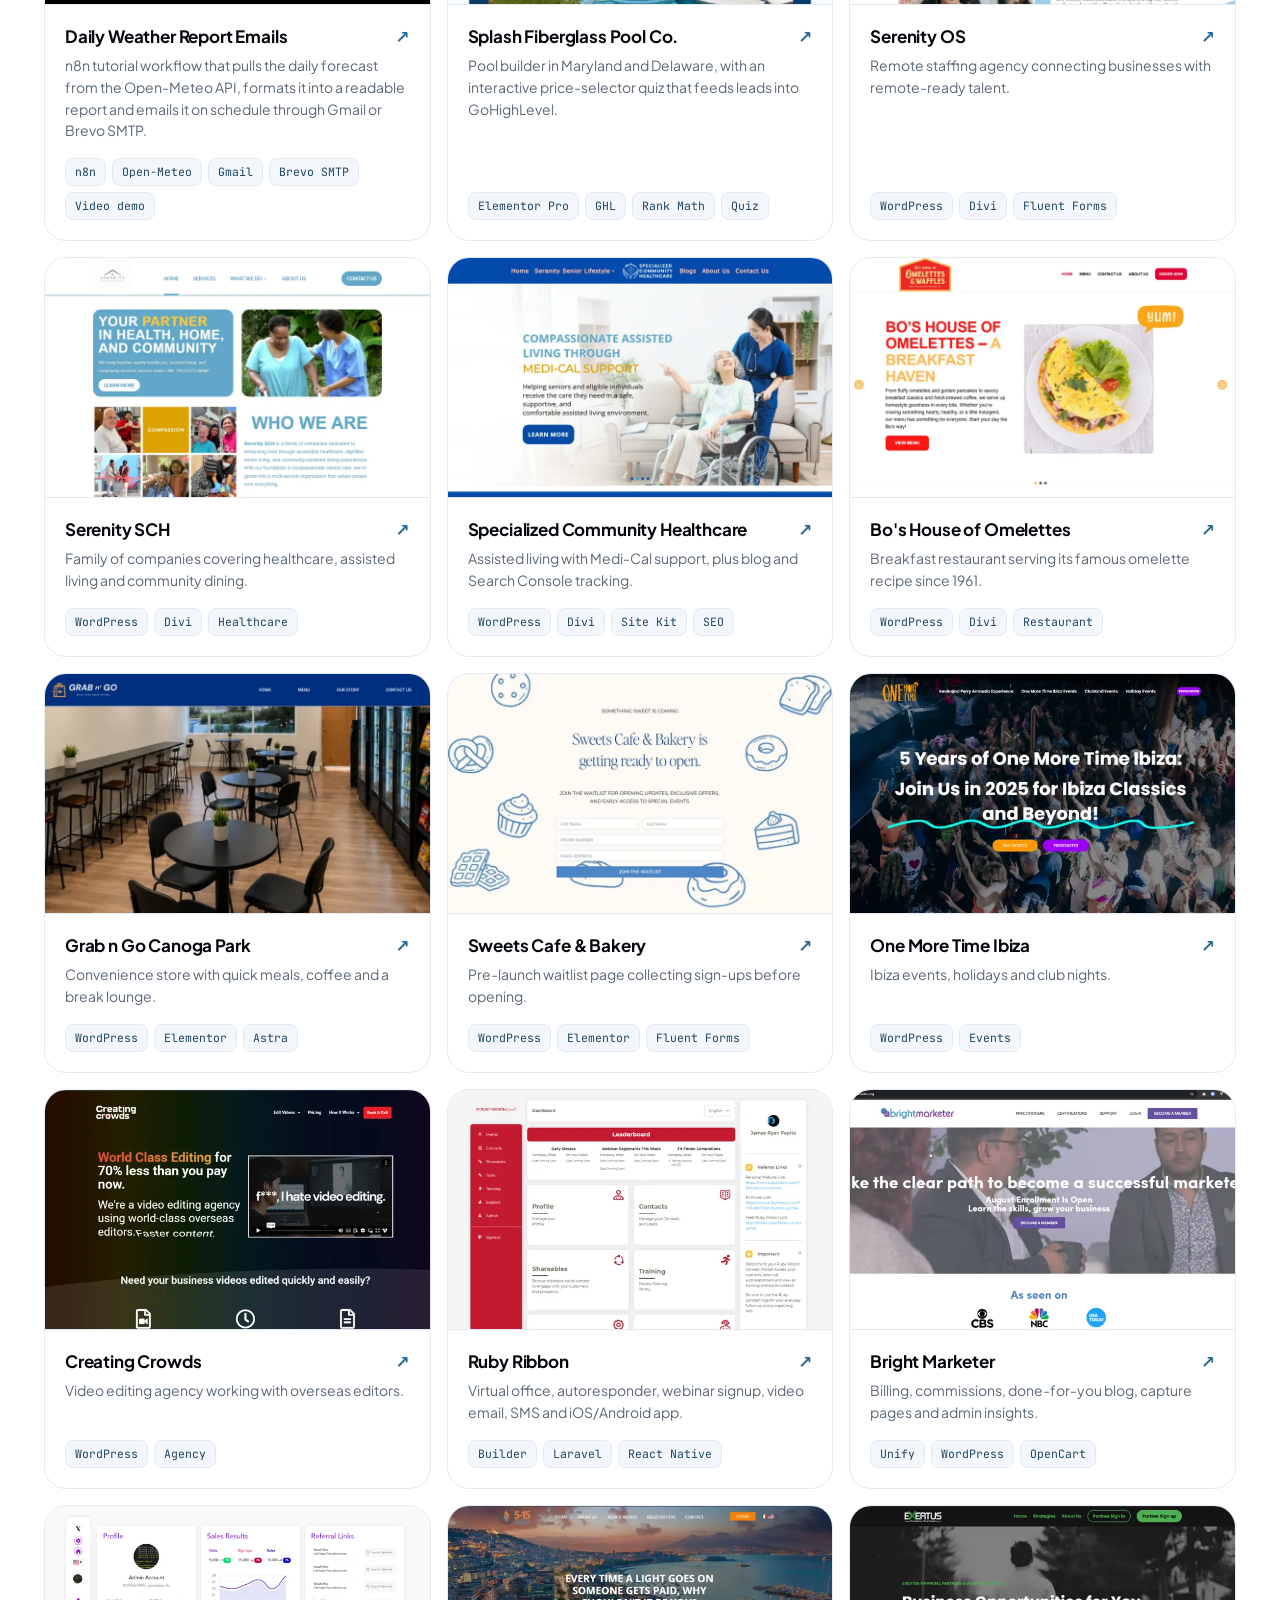
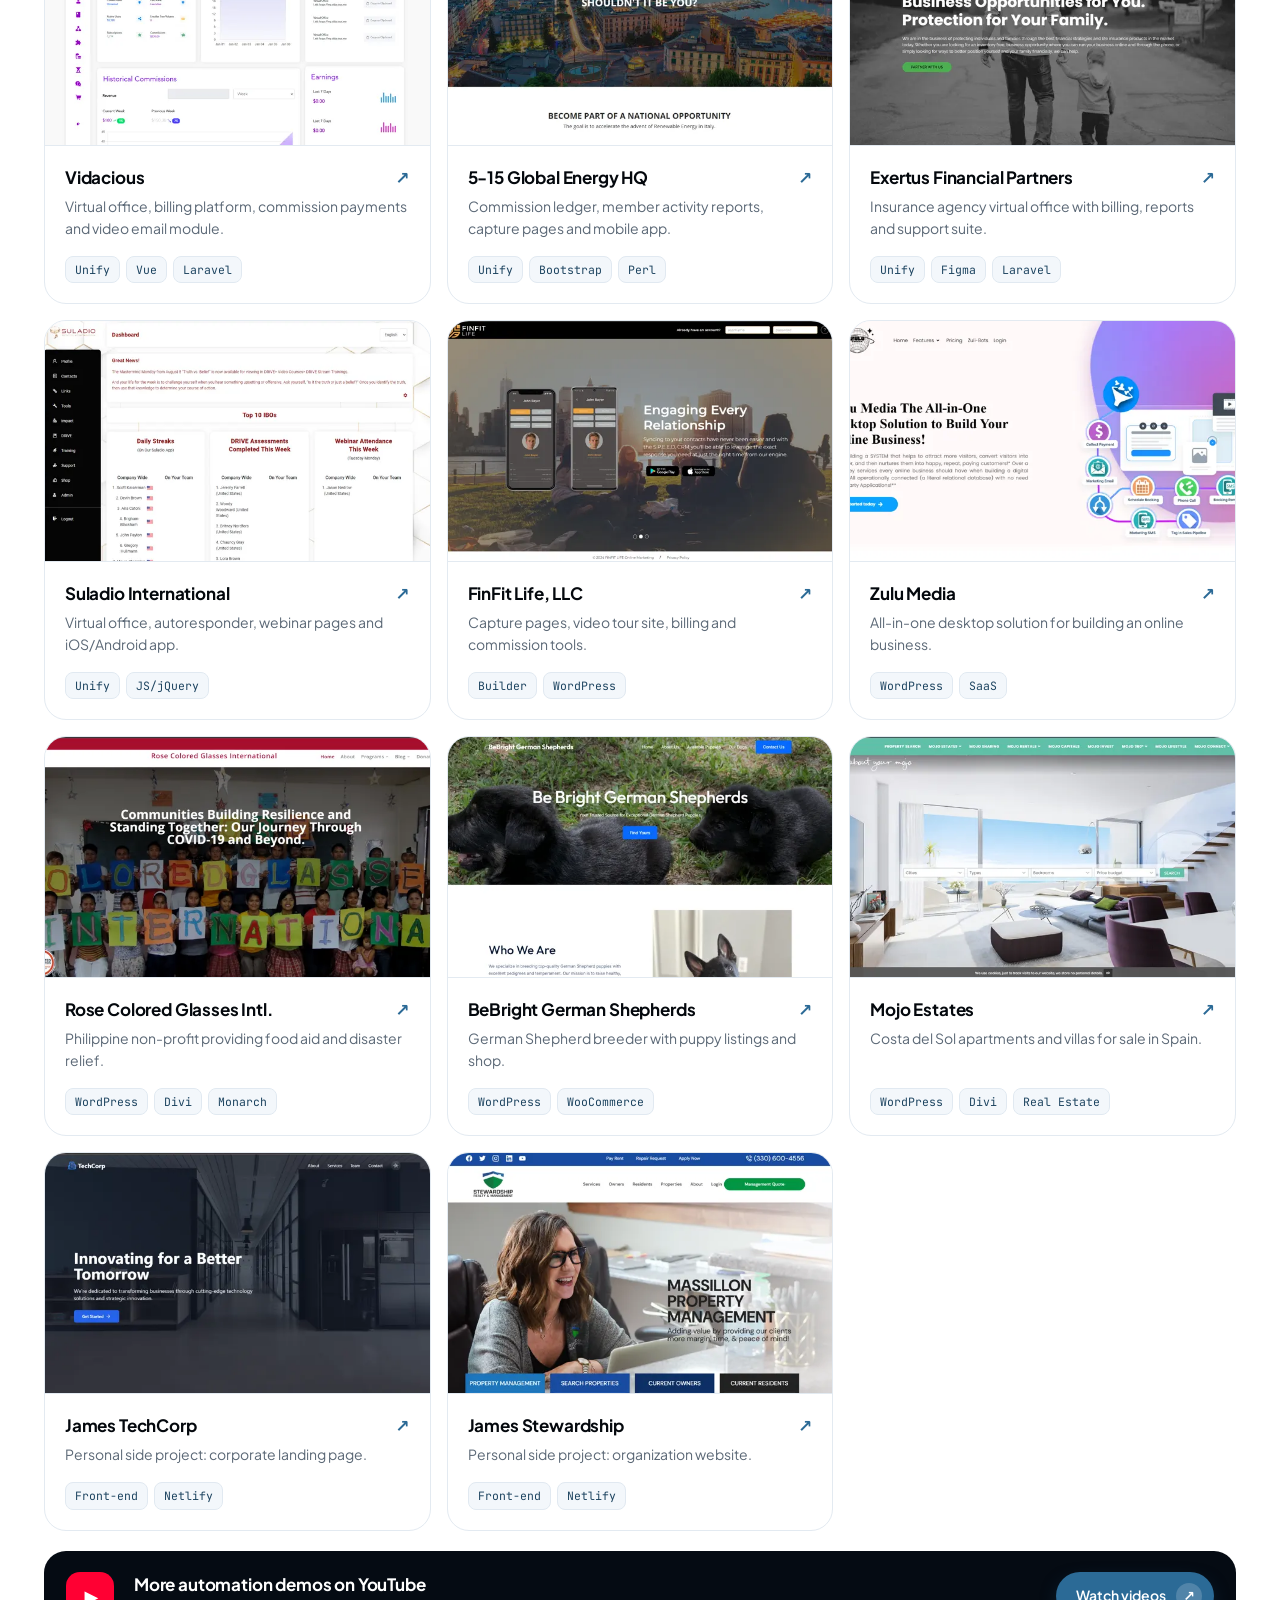
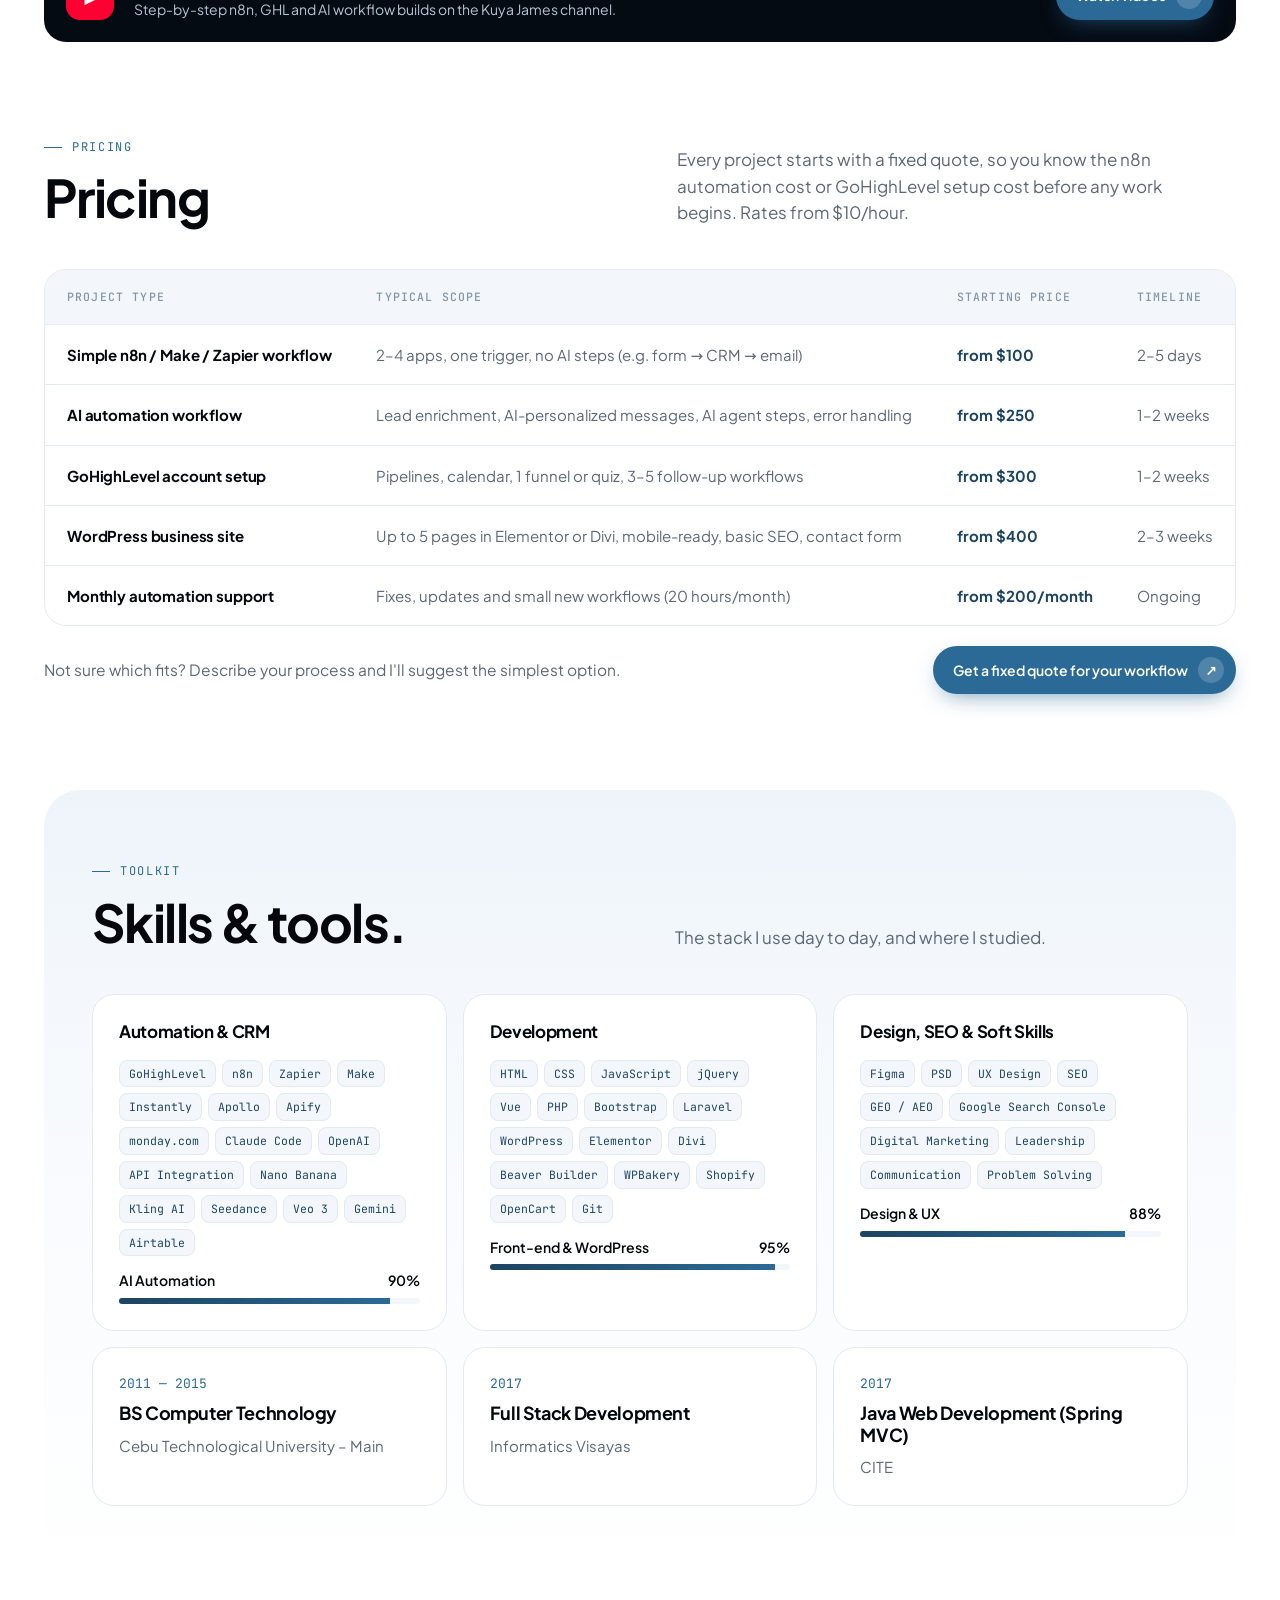
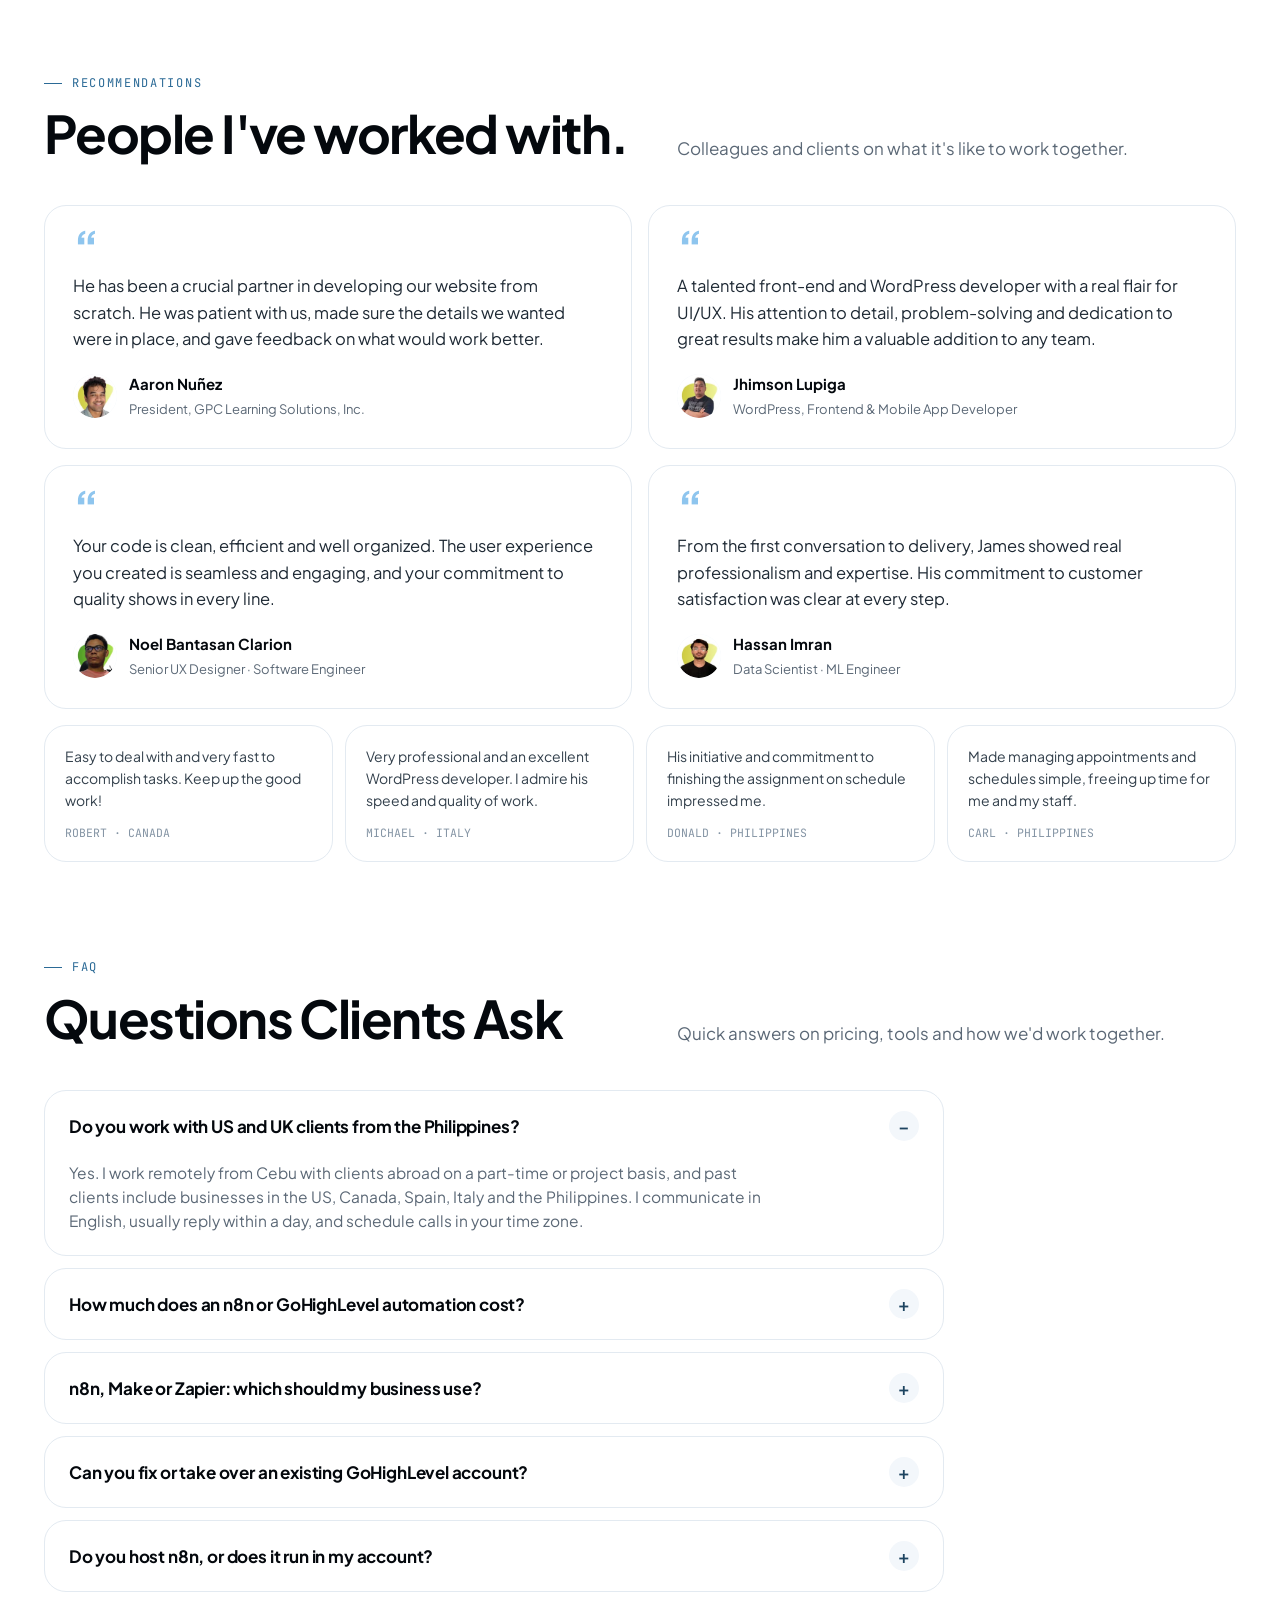
==== commit 0cd111dd: "Add Zapier + SendJim example and apply audit fixes - Zapier page: real example build (GHL won deal -" ====
--- a/index.html
+++ b/index.html
@@ -3,9 +3,9 @@
 <head>
 <meta charset="utf-8">
 <meta name="viewport" content="width=device-width, initial-scale=1">
-<title>AI Automation Specialist Philippines — James Ryan Pepito</title>
+<title>James Ryan Pepito — AI Automation &amp; GoHighLevel Expert</title>
 <meta name="description" content="n8n, Make, Zapier and GoHighLevel automations plus WordPress builds from a Cebu developer with 9+ years and 150+ projects. Get a plan and quote.">
-<meta property="og:title" content="AI Automation Specialist Philippines — James Ryan Pepito">
+<meta property="og:title" content="James Ryan Pepito — AI Automation &amp; GoHighLevel Expert">
 <meta property="og:description" content="n8n, Make, Zapier and GoHighLevel automations plus WordPress builds from a Cebu developer with 9+ years and 150+ projects. Get a plan and quote.">
 <meta property="og:image" content="https://jamesryanpepito-portfolio.netlify.app/img/james-avatar.webp">
 <meta property="og:url" content="https://jamesryanpepito-portfolio.netlify.app/">
@@ -21,7 +21,7 @@
       "@type": "ProfilePage",
       "@id": "https://jamesryanpepito-portfolio.netlify.app/#profilepage",
       "url": "https://jamesryanpepito-portfolio.netlify.app/",
-      "name": "AI Automation Specialist Philippines — James Ryan Pepito",
+      "name": "James Ryan Pepito — AI Automation & GoHighLevel Expert",
       "description": "n8n, Make, Zapier and GoHighLevel automations plus WordPress builds from a Cebu developer with 9+ years and 150+ projects.",
       "inLanguage": "en",
       "isPartOf": {
@@ -211,6 +211,7 @@
   ]
 }
 </script>
+<script type="speculationrules">{"prerender":[{"where":{"href_matches":"/services/*"},"eagerness":"moderate"}]}</script>
 <link rel="preload" href="fonts/plus-jakarta-sans-latin.woff2" as="font" type="font/woff2" crossorigin>
 <style>
 @font-face{font-family:"Plus Jakarta Sans";font-style:normal;font-weight:400 800;font-display:swap;src:url(fonts/plus-jakarta-sans-latin.woff2) format("woff2");unicode-range:U+0000-00FF,U+0131,U+0152-0153,U+02BB-02BC,U+02C6,U+02DA,U+02DC,U+0304,U+0308,U+0329,U+2000-206F,U+20AC,U+2122,U+2191,U+2193,U+2212,U+2215,U+FEFF,U+FFFD}
@@ -515,6 +516,8 @@
 footer{padding:28px 0 92px;color:var(--muted);font-size:14px}
 footer .wrap{display:flex;flex-wrap:wrap;justify-content:space-between;gap:12px}
 footer a:hover{color:var(--blue)}
+/* Netlify adds a badge iframe that covers hero text on phones */
+@media(max-width:767px){#nl-badge-frame{display:none!important}}
 .to-top{position:fixed;right:16px;bottom:16px;z-index:60;width:48px;height:48px;border-radius:50%;border:0;background:var(--blue);color:#fff;font-size:20px;cursor:pointer;box-shadow:0 10px 26px -10px rgba(43,106,150,.9);display:flex;align-items:center;justify-content:center;opacity:0;transform:translateY(12px);pointer-events:none;transition:opacity .25s,transform .25s,background .15s}
 .to-top.show{opacity:1;transform:none;pointer-events:auto;z-index:999999999999 !important}
 .to-top:hover{background:#245b81}
@@ -681,8 +684,8 @@
           <div class="reveal">
             <div class="eyebrow">About me</div>
             <h2>Websites that look good. <br><span class="soft">Systems that do the work.</span></h2>
-            <p style="margin-top:22px">I'm James Ryan Pepito, an AI automation specialist and WordPress developer based in Cebu, Philippines, with more than <span data-years-word>nine</span> years of web work and 150+ delivered projects. I spent five years at NaXum (2019–2024), moving from Client Champion to Senior Frontend Developer and VP of Design. There I built the Brandout platform on Laravel, its React Native mobile app, its CRM, and the shopping-cart and enrollment pages.</p>
-            <p>Since 2024 I've focused on automation for small businesses and agencies: n8n, Make and Zapier workflows, GoHighLevel pipelines and funnels, and AI-personalized email through Instantly. For Cooke Media Ltd I built an n8n system that imported 6,000+ leads from Google Sheets, enriched them with Apollo and Apify, and sent personalized outreach at scale. I work part-time and project-based with clients worldwide, with rates from $10 per hour.</p>
+            <p style="margin-top:22px">I'm James Ryan Pepito, an AI automation specialist and WordPress developer in Cebu, Philippines. I have more than <span data-years-word>nine</span> years of web work and 150+ delivered projects. From 2019 to 2024 I worked at NaXum, starting as Client Champion and moving up to Senior Frontend Developer, then VP of Design. I built the Brandout platform on Laravel, its React Native mobile app and its CRM. I also built its shopping-cart and enrollment pages.</p>
+            <p>Since 2024 I've focused on automation for small businesses and agencies. I build n8n, Make and Zapier workflows, GoHighLevel pipelines and funnels, and AI-personalized email through Instantly. For Cooke Media Ltd, I built an n8n system that imported 6,000+ leads from Google Sheets. It enriched them with Apollo and Apify and sent personalized outreach at scale. I work part-time and project-based with clients worldwide, and rates start at $10 per hour.</p>
             <div class="facts">
               <div class="fact"><small>Location</small><div>Consolacion, Cebu, PH</div></div>
               <div class="fact"><small>Languages</small><div>English, Tagalog, Bisaya</div></div>
@@ -737,6 +740,7 @@
         <a class="proj reveal" data-cat="auto" href="https://www.youtube.com/watch?v=CGzqkLBE_Fg" target="_blank" rel="noopener"><div class="shot" style="position:relative"><img src="img/n8n-sheets-demo.webp" width="800" height="500" alt="n8n lead enrichment workflow reading 6,000+ leads from Google Sheets" loading="lazy"><div class="play"><span>▶</span></div></div><div class="body"><h3>6K Leads Outreach Automation <span class="arrow">↗</span></h3><p>Cooke Media Ltd · n8n workflow that imports leads from Google Sheets, summarizes each prospect's website with AI and sends personalized messages at scale.</p><div class="tags"><span class="tag">n8n</span><span class="tag">Google Sheets</span><span class="tag">OpenAI</span><span class="tag">Video demo</span></div></div></a>
         <a class="proj reveal" data-cat="auto" href="https://www.youtube.com/watch?v=-xJpYS4D-70" target="_blank" rel="noopener"><div class="shot" style="position:relative"><img src="img/forms-docs-slack-demo.webp" width="800" height="500" alt="n8n workflow sending form leads to an OpenAI agent, a CRM sheet and Slack" loading="lazy"><div class="play"><span>▶</span></div></div><div class="body"><h3>Forms to CRM &amp; Slack with AI <span class="arrow">↗</span></h3><p>n8n workflow that catches Google Form submissions, has an OpenAI agent analyze each lead, logs the enriched data to a CRM sheet and posts a Slack alert.</p><div class="tags"><span class="tag">n8n</span><span class="tag">OpenAI Agent</span><span class="tag">Google Sheets</span><span class="tag">Slack</span><span class="tag">Video demo</span></div></div></a>
         <a class="proj reveal" data-cat="auto" href="https://www.youtube.com/watch?v=I_JfPb6Qupc" target="_blank" rel="noopener"><div class="shot" style="position:relative"><img src="img/yt-I_JfPb6Qupc.webp" width="800" height="500" alt="GoHighLevel workflow branching on pool selector quiz answers" loading="lazy"><div class="play"><span>▶</span></div></div><div class="body"><h3>Pool Selector Lead Automation <span class="arrow">↗</span></h3><p>GoHighLevel workflow for Splash Fiberglass Pools that branches on each quiz answer, sends a personalized email for the chosen pool model, alerts the team and updates the opportunity.</p><div class="tags"><span class="tag">GoHighLevel</span><span class="tag">Workflows</span><span class="tag">Quiz</span><span class="tag">Email</span><span class="tag">Video demo</span></div></div></a>
+        <a class="proj reveal" data-cat="auto" href="https://www.youtube.com/watch?v=vipOIsAyS9Y" target="_blank" rel="noopener"><div class="shot" style="position:relative"><img src="img/yt-vipOIsAyS9Y.webp" width="800" height="412" alt="Zapier workflow from a GoHighLevel won deal to a SendJim neighbor mailing" loading="lazy"><div class="play"><span>▶</span></div></div><div class="body"><h3>Direct Mail When a Deal Is Won <span class="arrow">↗</span></h3><p>Zapier workflow that sends a SendJim neighbor mailing automatically when a GoHighLevel deal moves to Won.</p><div class="tags"><span class="tag">Zapier</span><span class="tag">GoHighLevel</span><span class="tag">SendJim</span><span class="tag">Video demo</span></div></div></a>
         <a class="proj reveal" data-cat="auto" href="https://www.youtube.com/watch?v=zNIqN6_NZAk" target="_blank" rel="noopener"><div class="shot" style="position:relative"><img src="img/yt-zNIqN6_NZAk.webp" width="800" height="500" alt="AI-generated UGC ad image from an n8n Nano Banana workflow" loading="lazy"><div class="play"><span>▶</span></div></div><div class="body"><h3>Nano Banana UGC Ad Workflow <span class="arrow">↗</span></h3><p>n8n workflow that turns a product photo into UGC-style ad images and videos with Nano Banana and Veo 3, tracking every request and result in Airtable.</p><div class="tags"><span class="tag">n8n</span><span class="tag">Nano Banana</span><span class="tag">Veo 3</span><span class="tag">Fal</span><span class="tag">Airtable</span><span class="tag">Video demo</span></div></div></a>
         <a class="proj reveal" data-cat="auto" href="https://www.youtube.com/watch?v=3LVUBpNlA84" target="_blank" rel="noopener"><div class="shot" style="position:relative"><img src="img/yt-3LVUBpNlA84.webp" width="800" height="500" alt="n8n workflow generating AI food images and captions for Facebook posts" loading="lazy"><div class="play"><span>▶</span></div></div><div class="body"><h3>Facebook Auto-Posting with AI <span class="arrow">↗</span></h3><p>n8n workflow that writes captions with Gemini, creates matching images with Pollinations and publishes to a Facebook page up to 20 times a day with no manual posting.</p><div class="tags"><span class="tag">n8n</span><span class="tag">Gemini</span><span class="tag">Pollinations</span><span class="tag">Facebook</span><span class="tag">Video demo</span></div></div></a>
         <a class="proj reveal" data-cat="auto" href="https://www.youtube.com/watch?v=w3HKsRzKvUg" target="_blank" rel="noopener"><div class="shot" style="position:relative"><img src="img/yt-w3HKsRzKvUg.webp" width="480" height="300" alt="n8n code node formatting a daily weather report email" loading="lazy"><div class="play"><span>▶</span></div></div><div class="body"><h3>Daily Weather Report Emails <span class="arrow">↗</span></h3><p>n8n tutorial workflow that pulls the daily forecast from the Open-Meteo API, formats it into a readable report and emails it on schedule through Gmail or Brevo SMTP.</p><div class="tags"><span class="tag">n8n</span><span class="tag">Open-Meteo</span><span class="tag">Gmail</span><span class="tag">Brevo SMTP</span><span class="tag">Video demo</span></div></div></a>
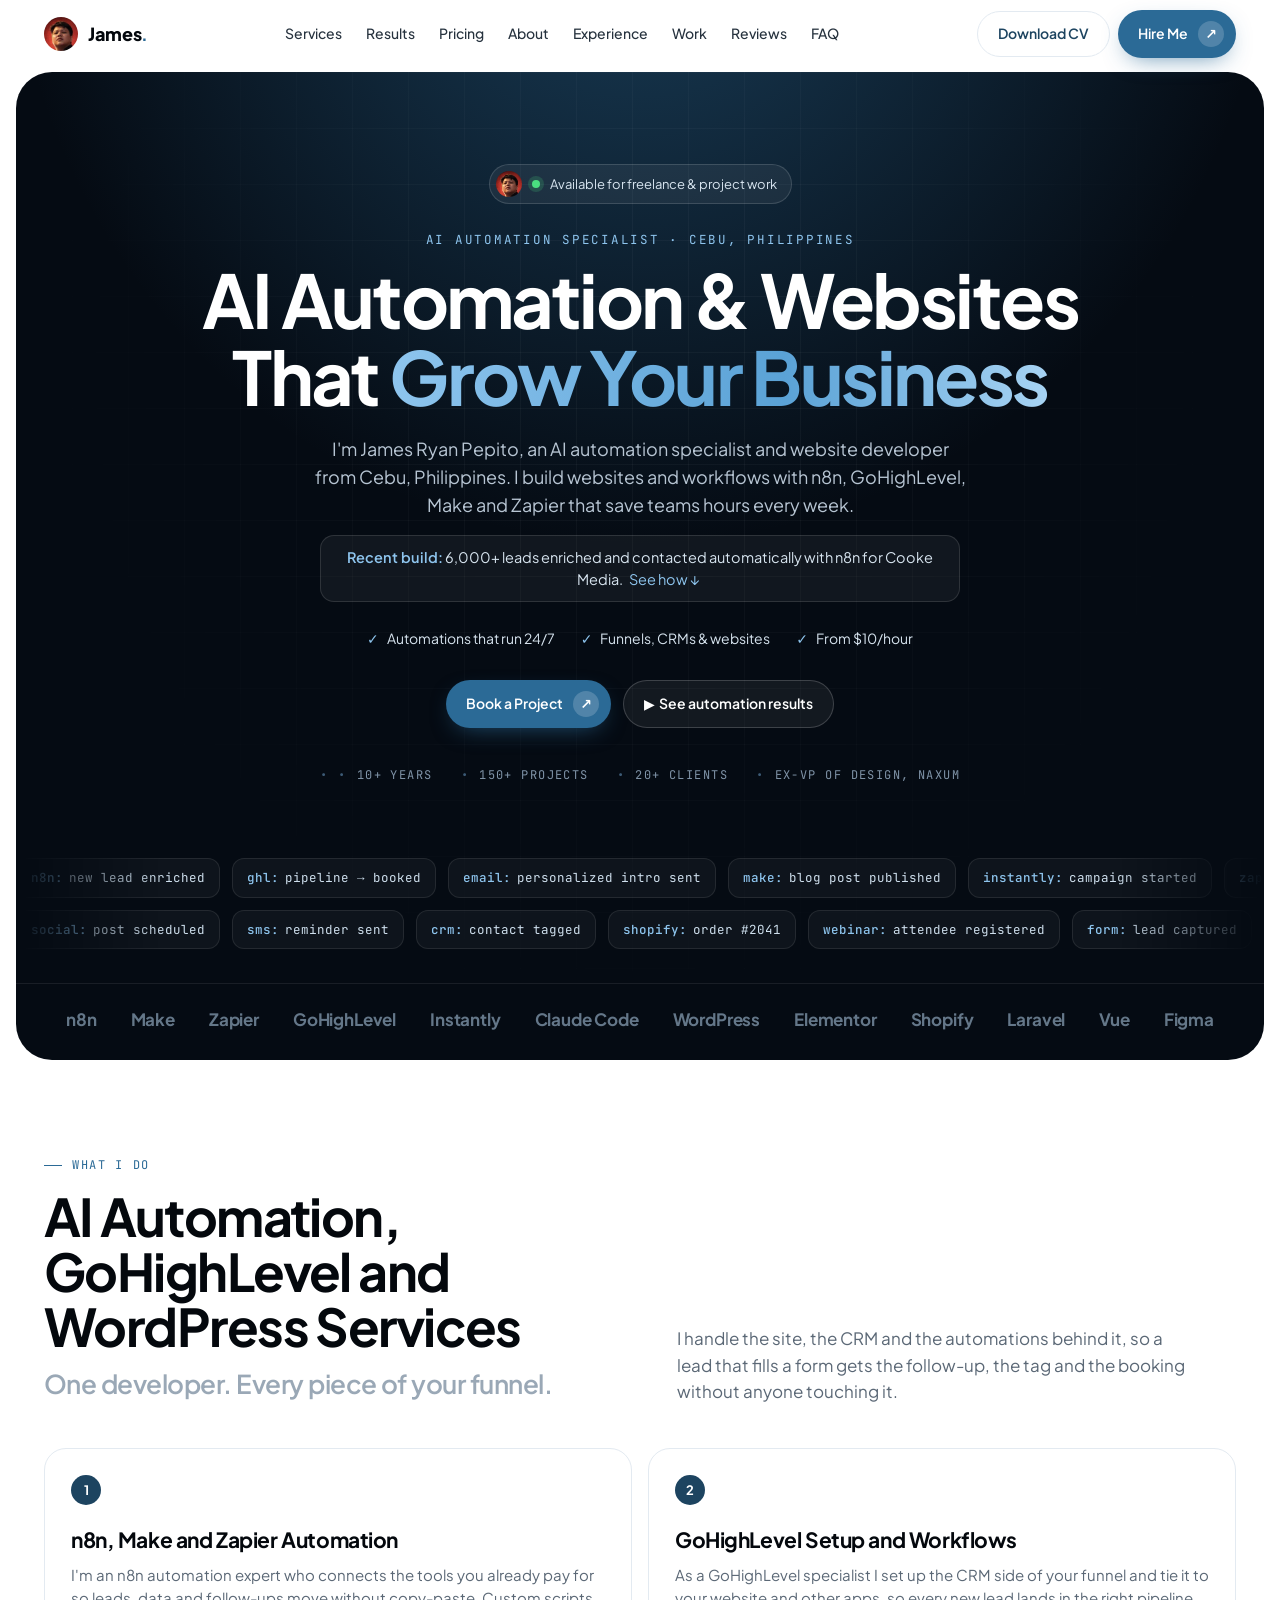
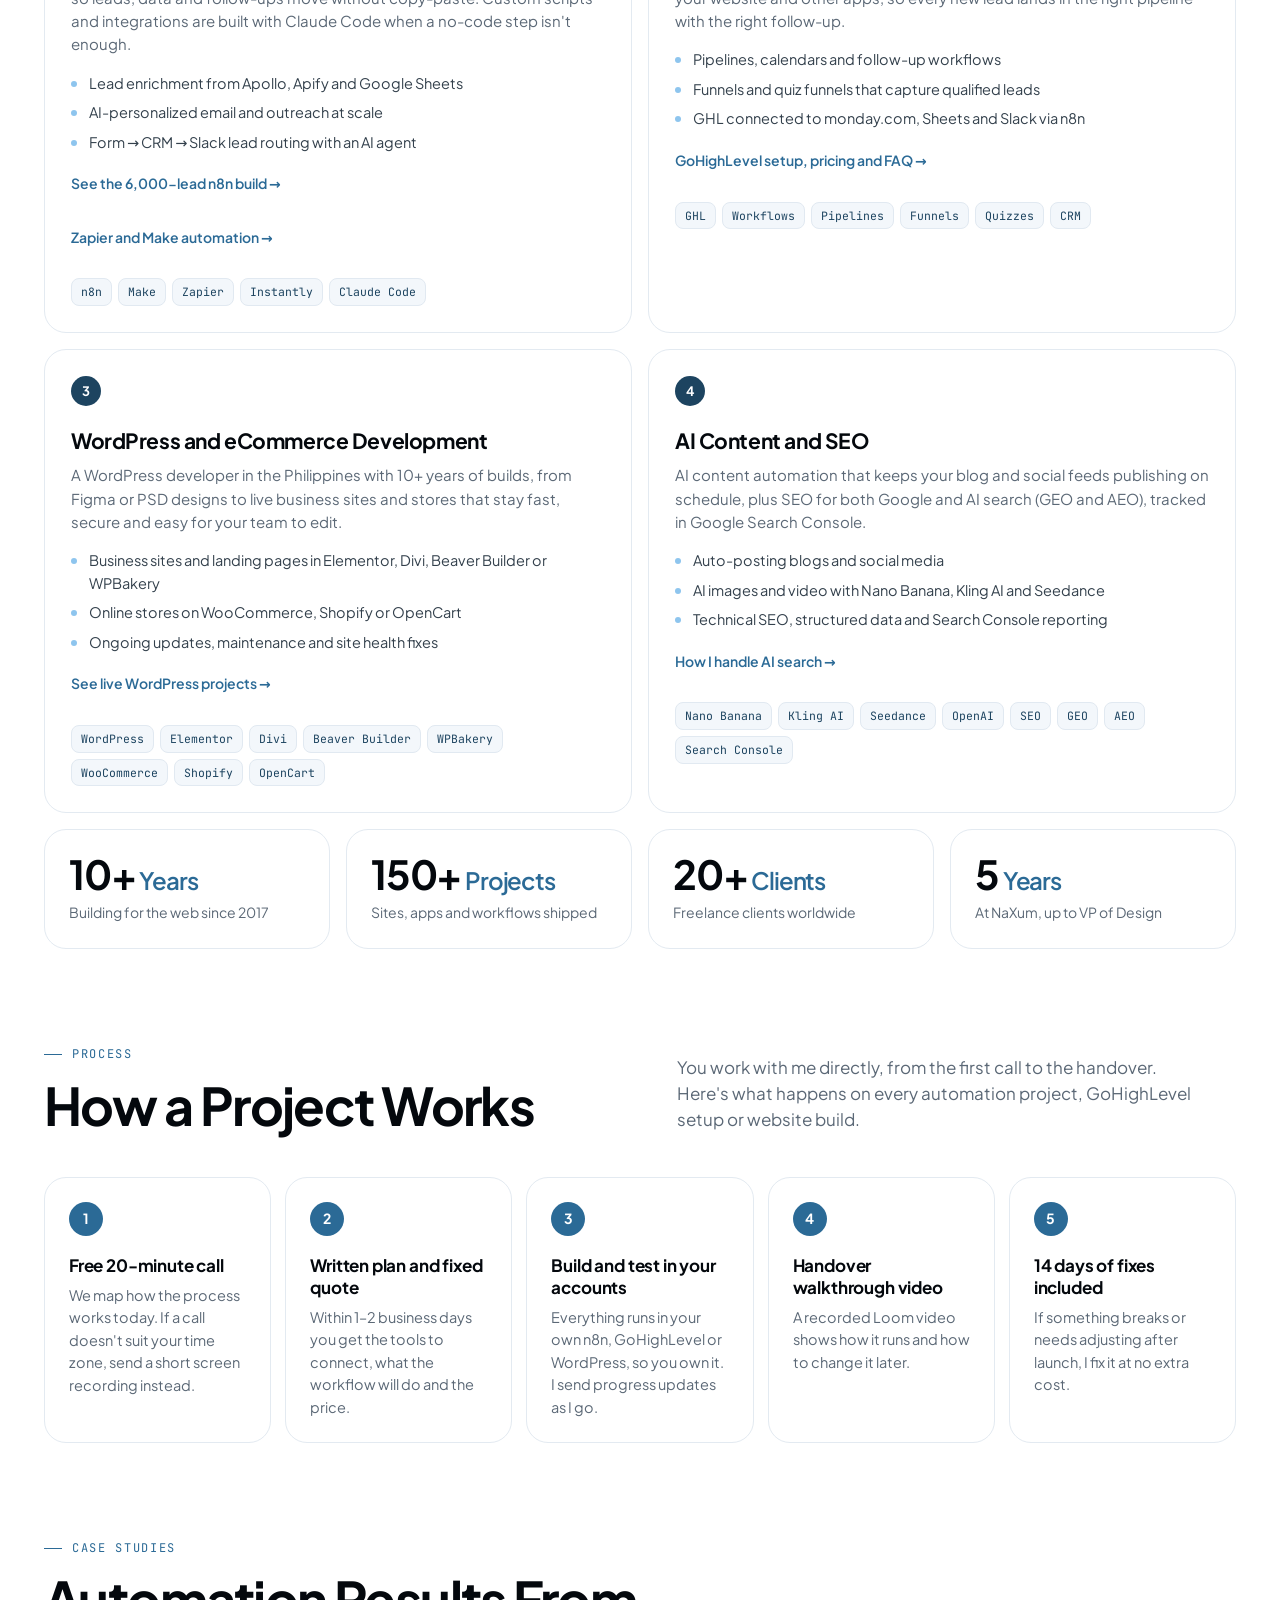
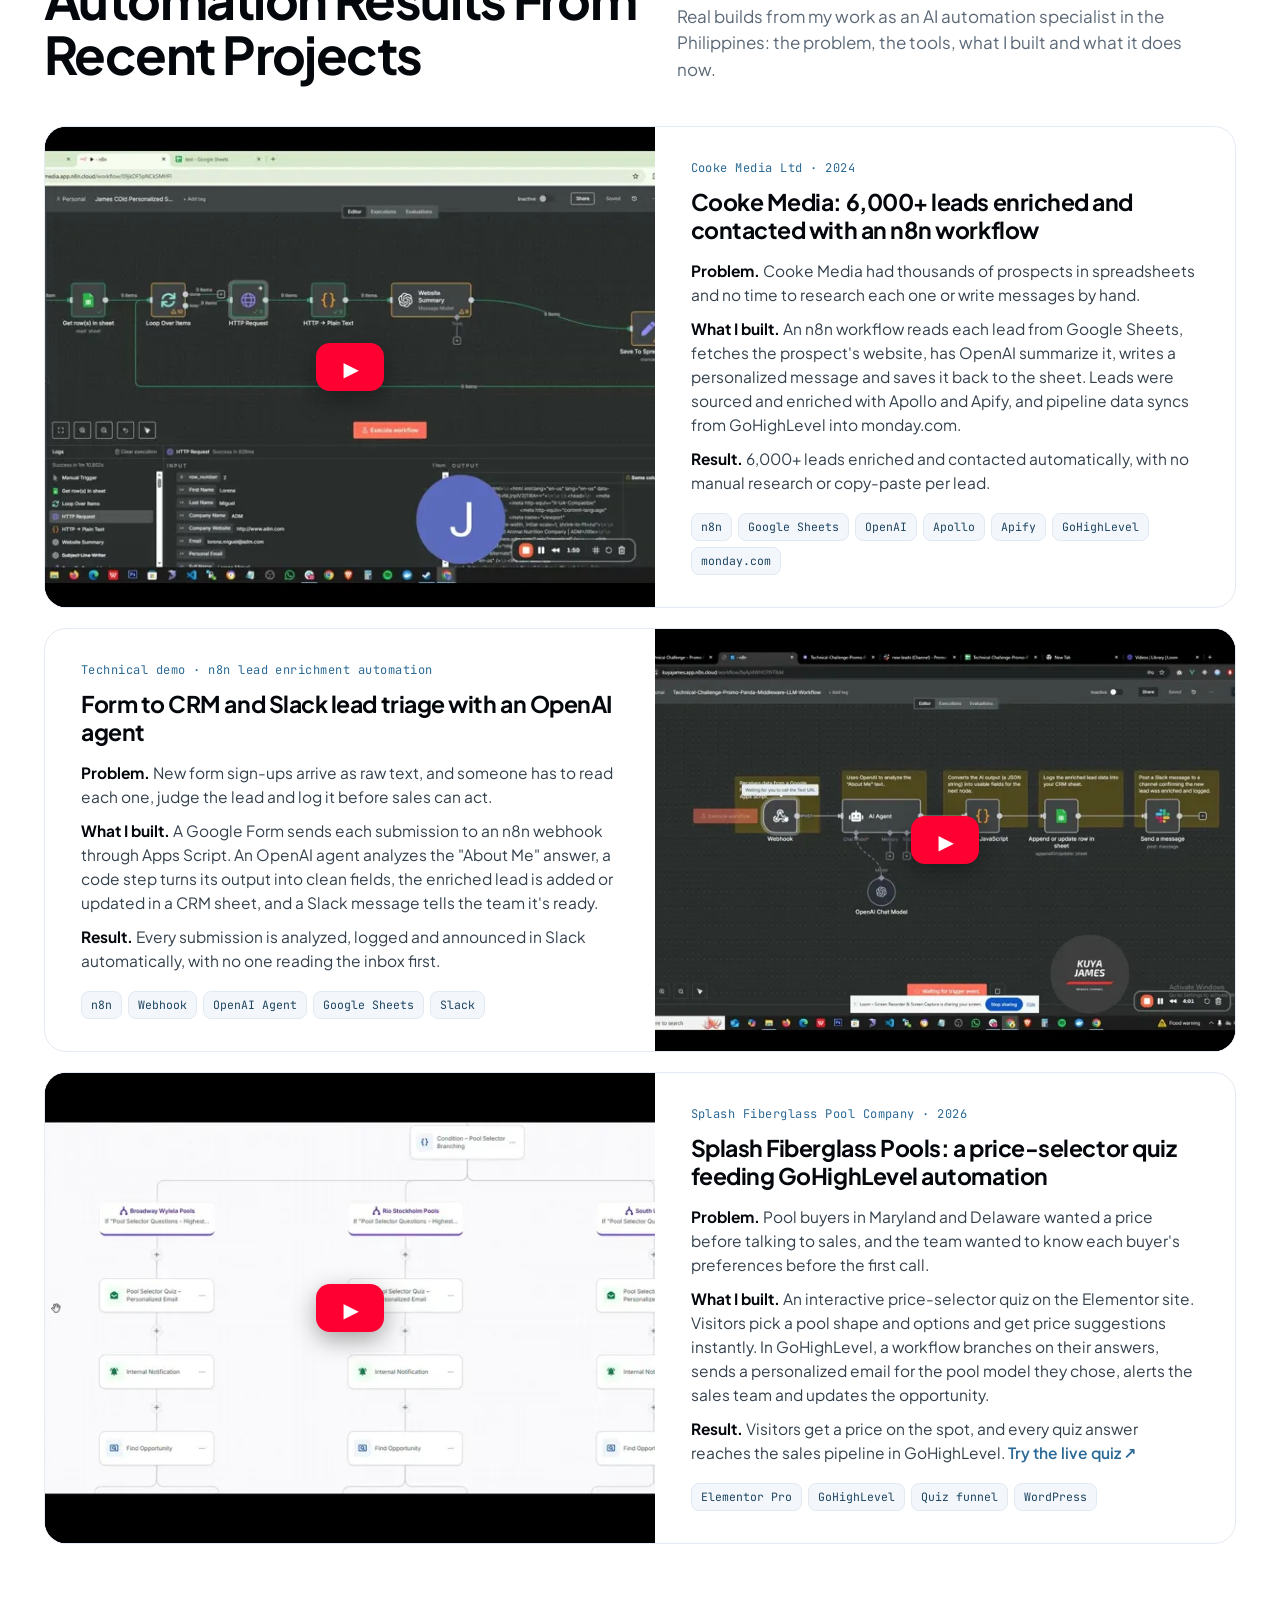
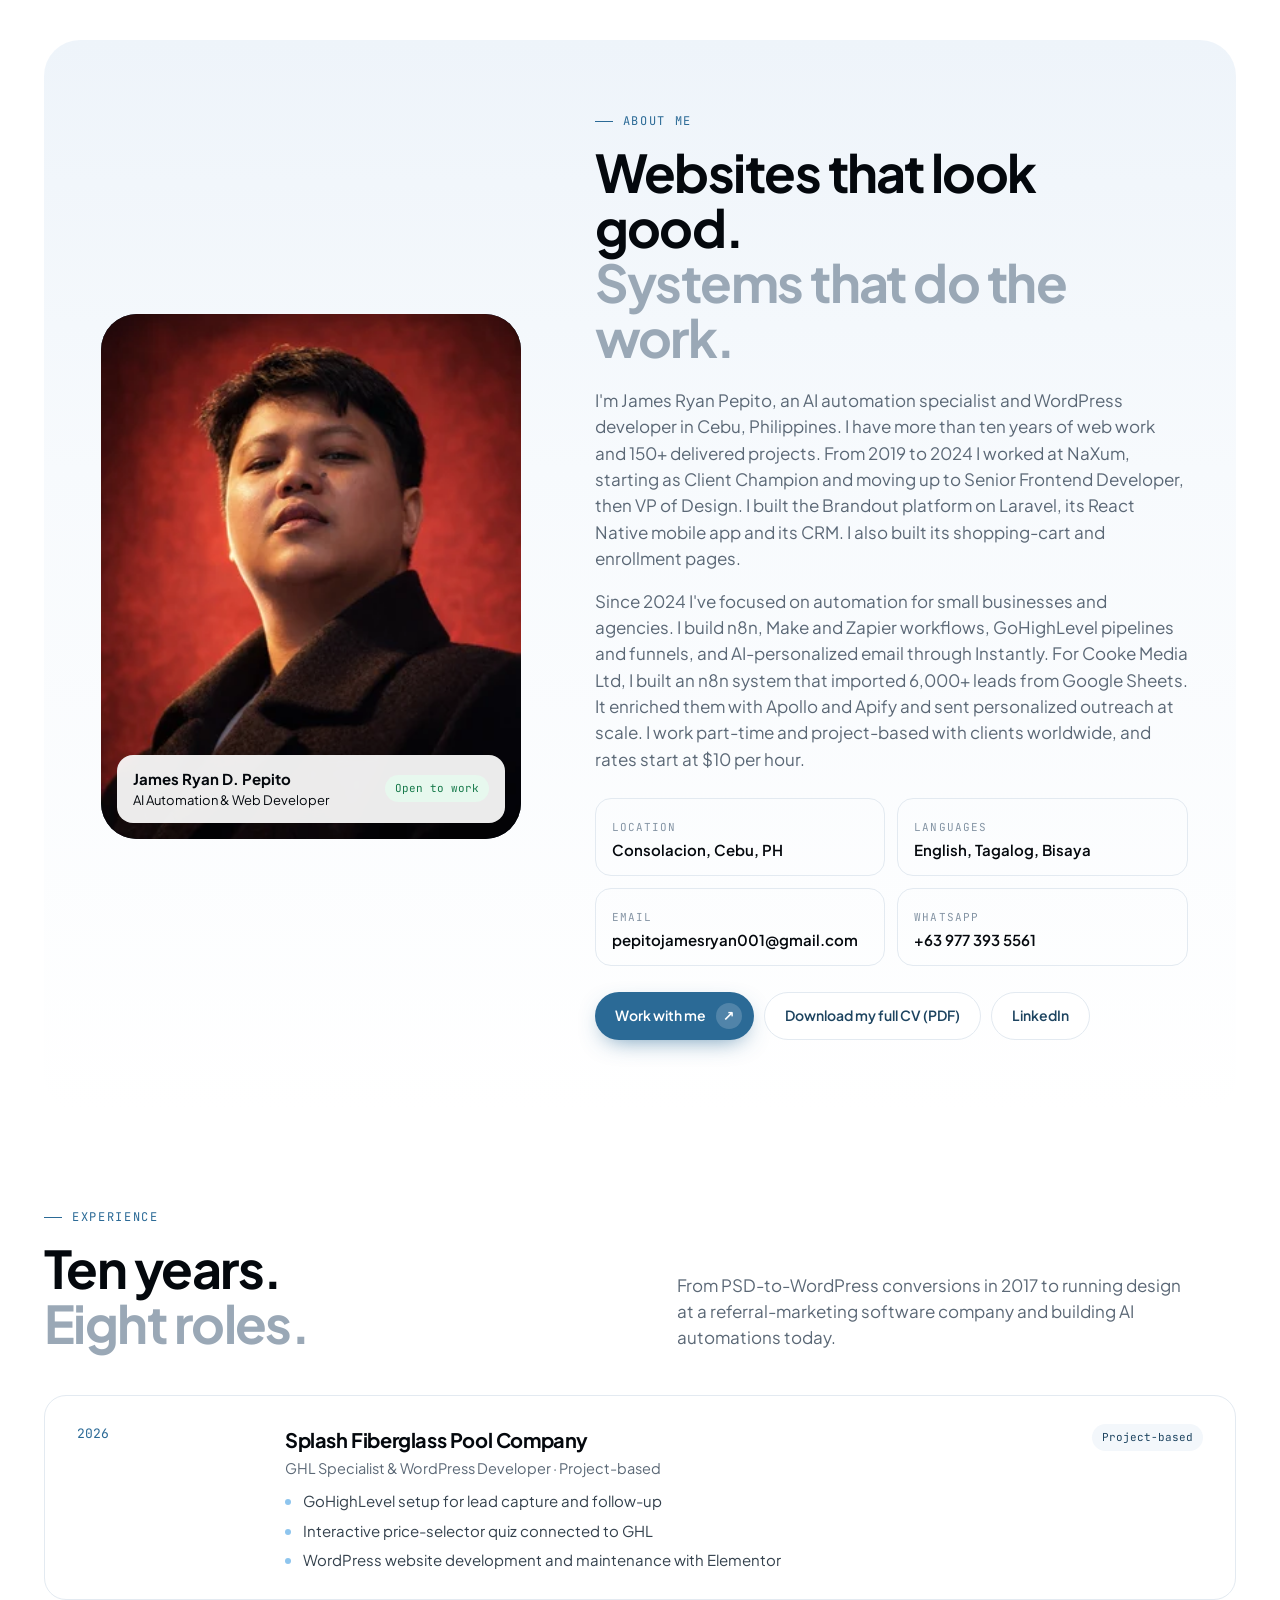
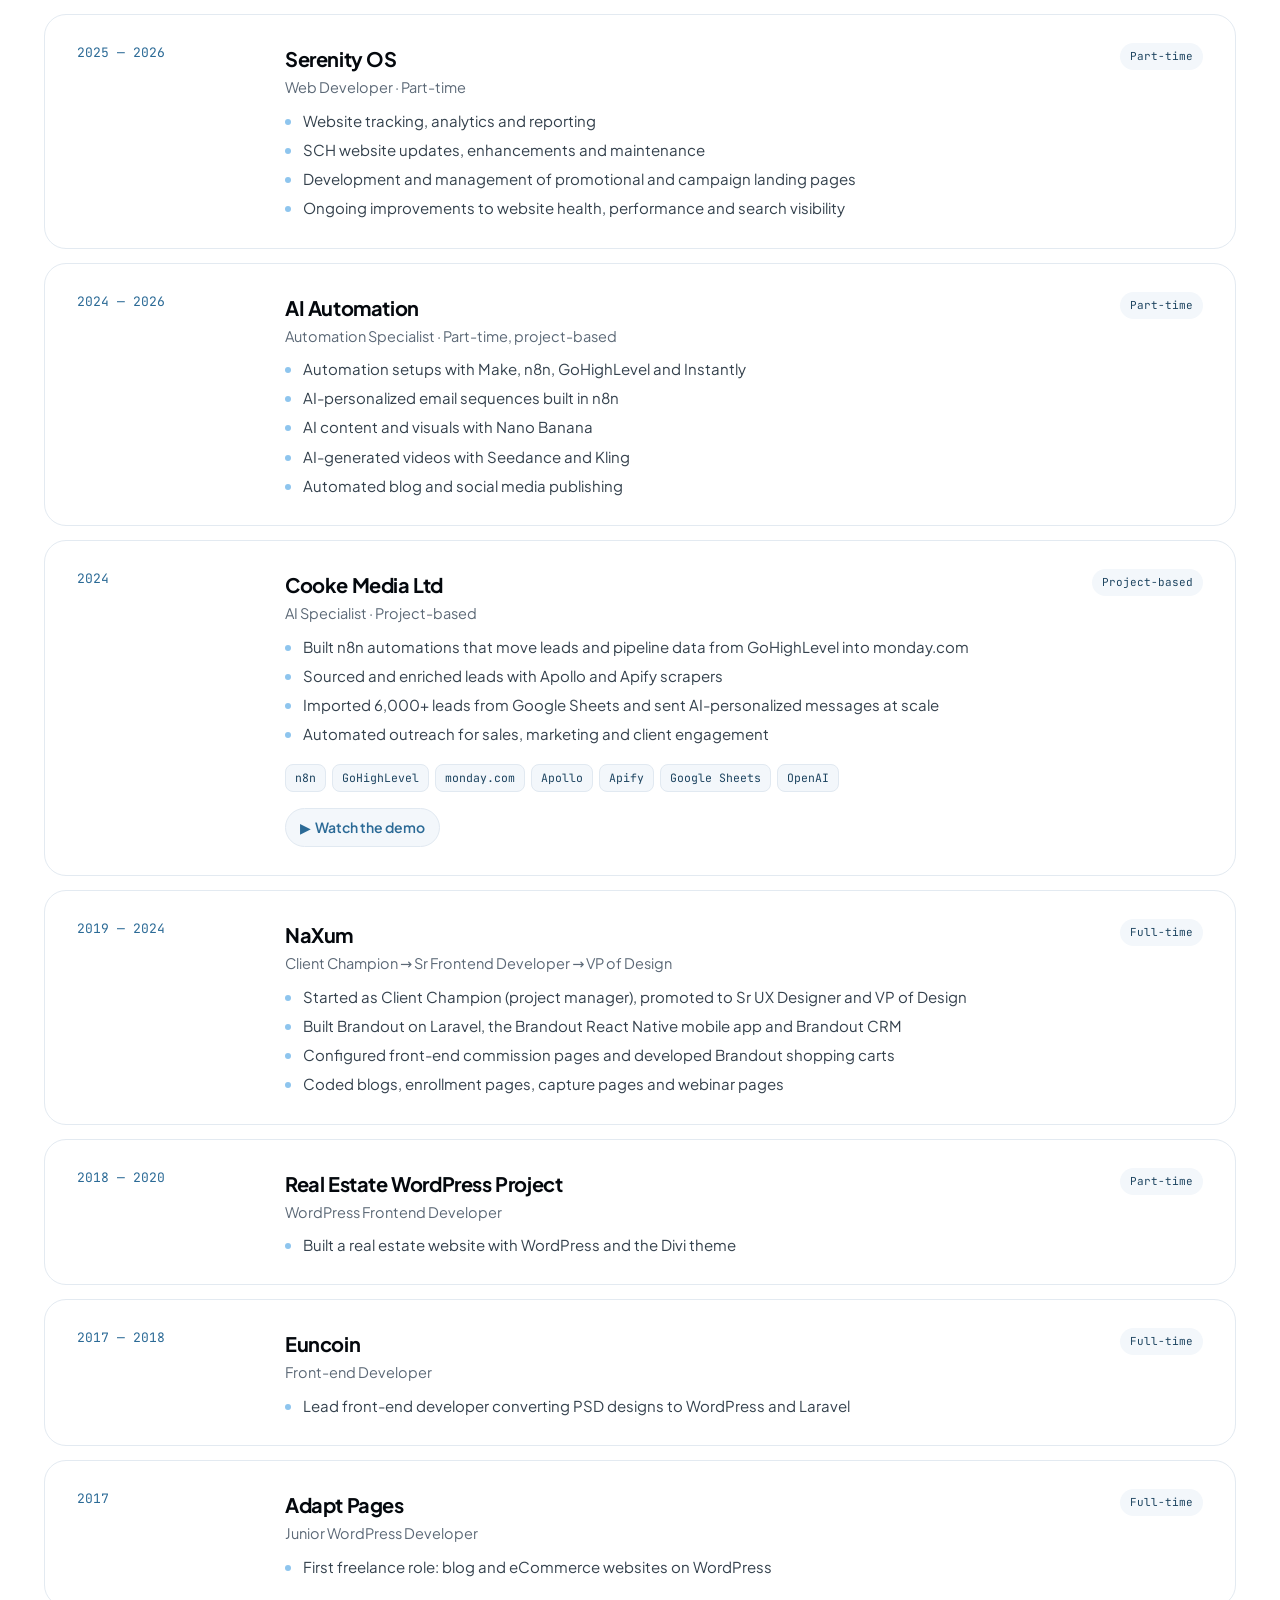
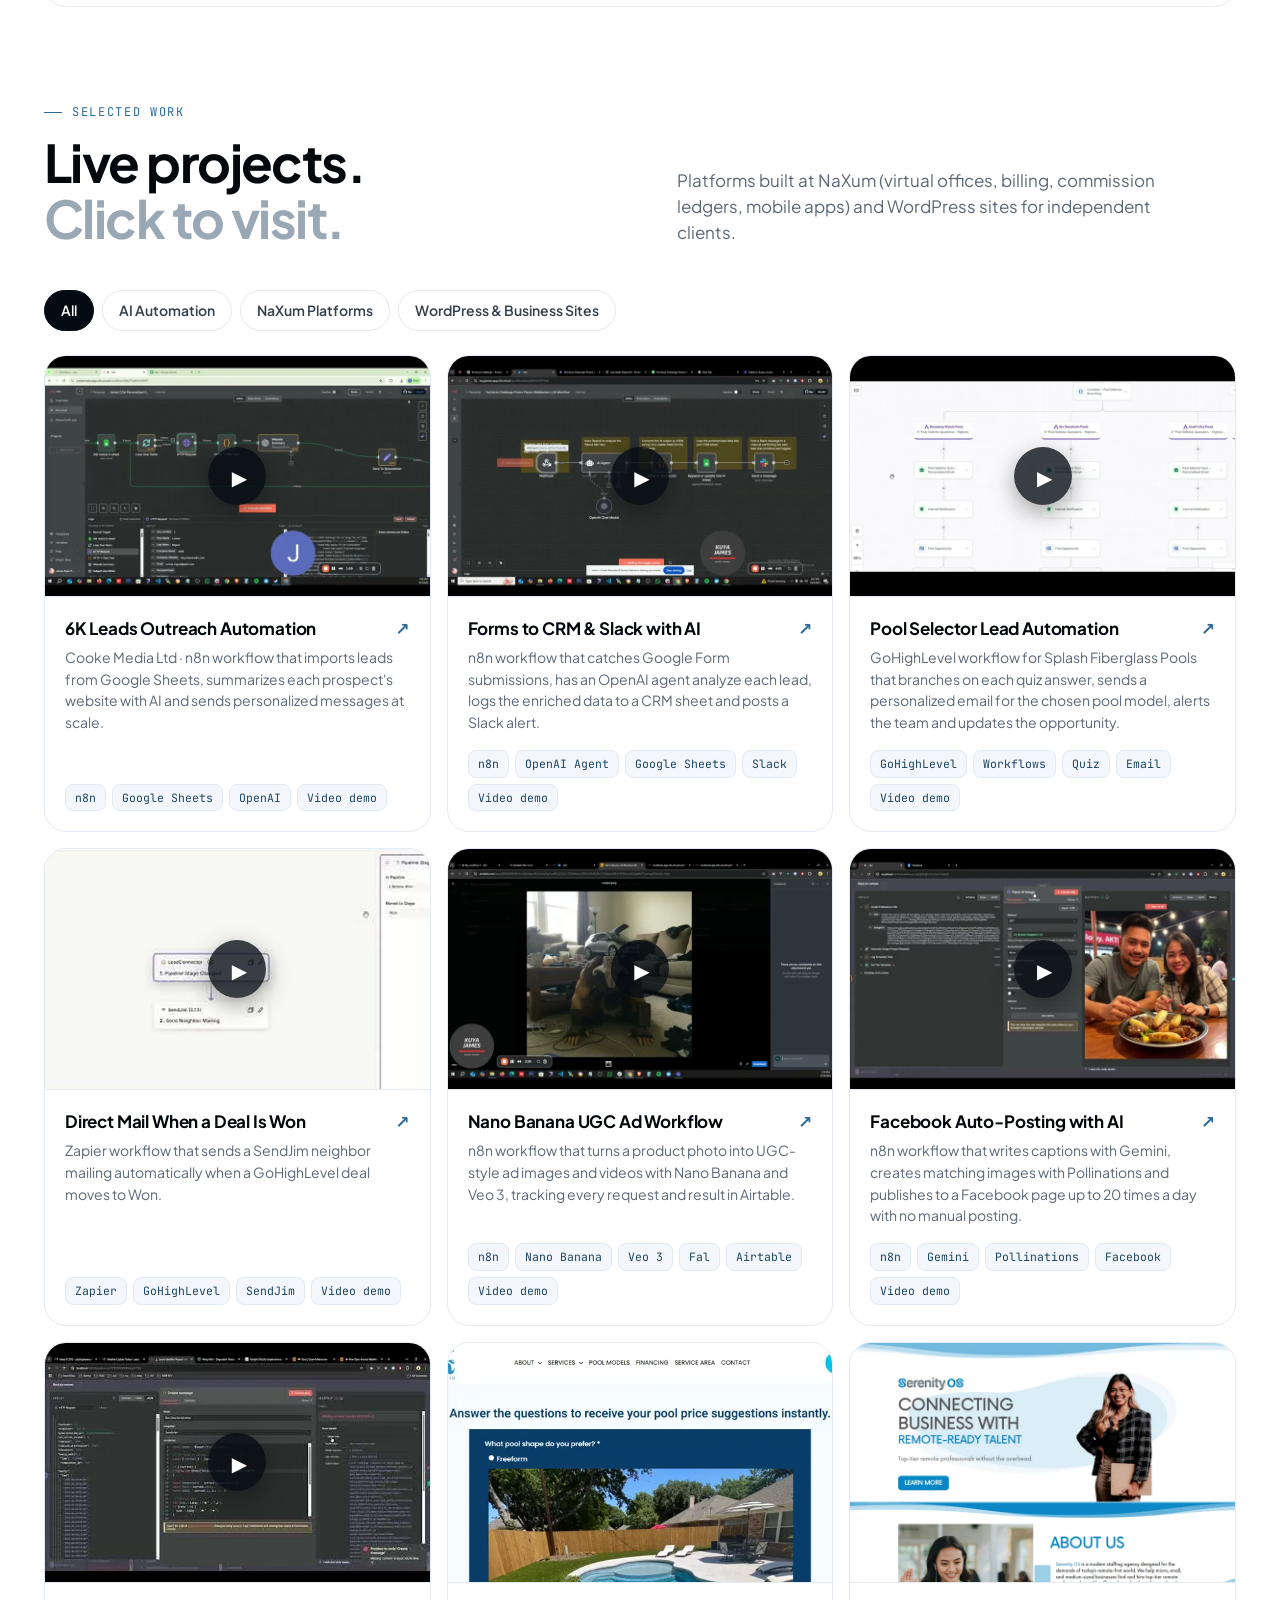
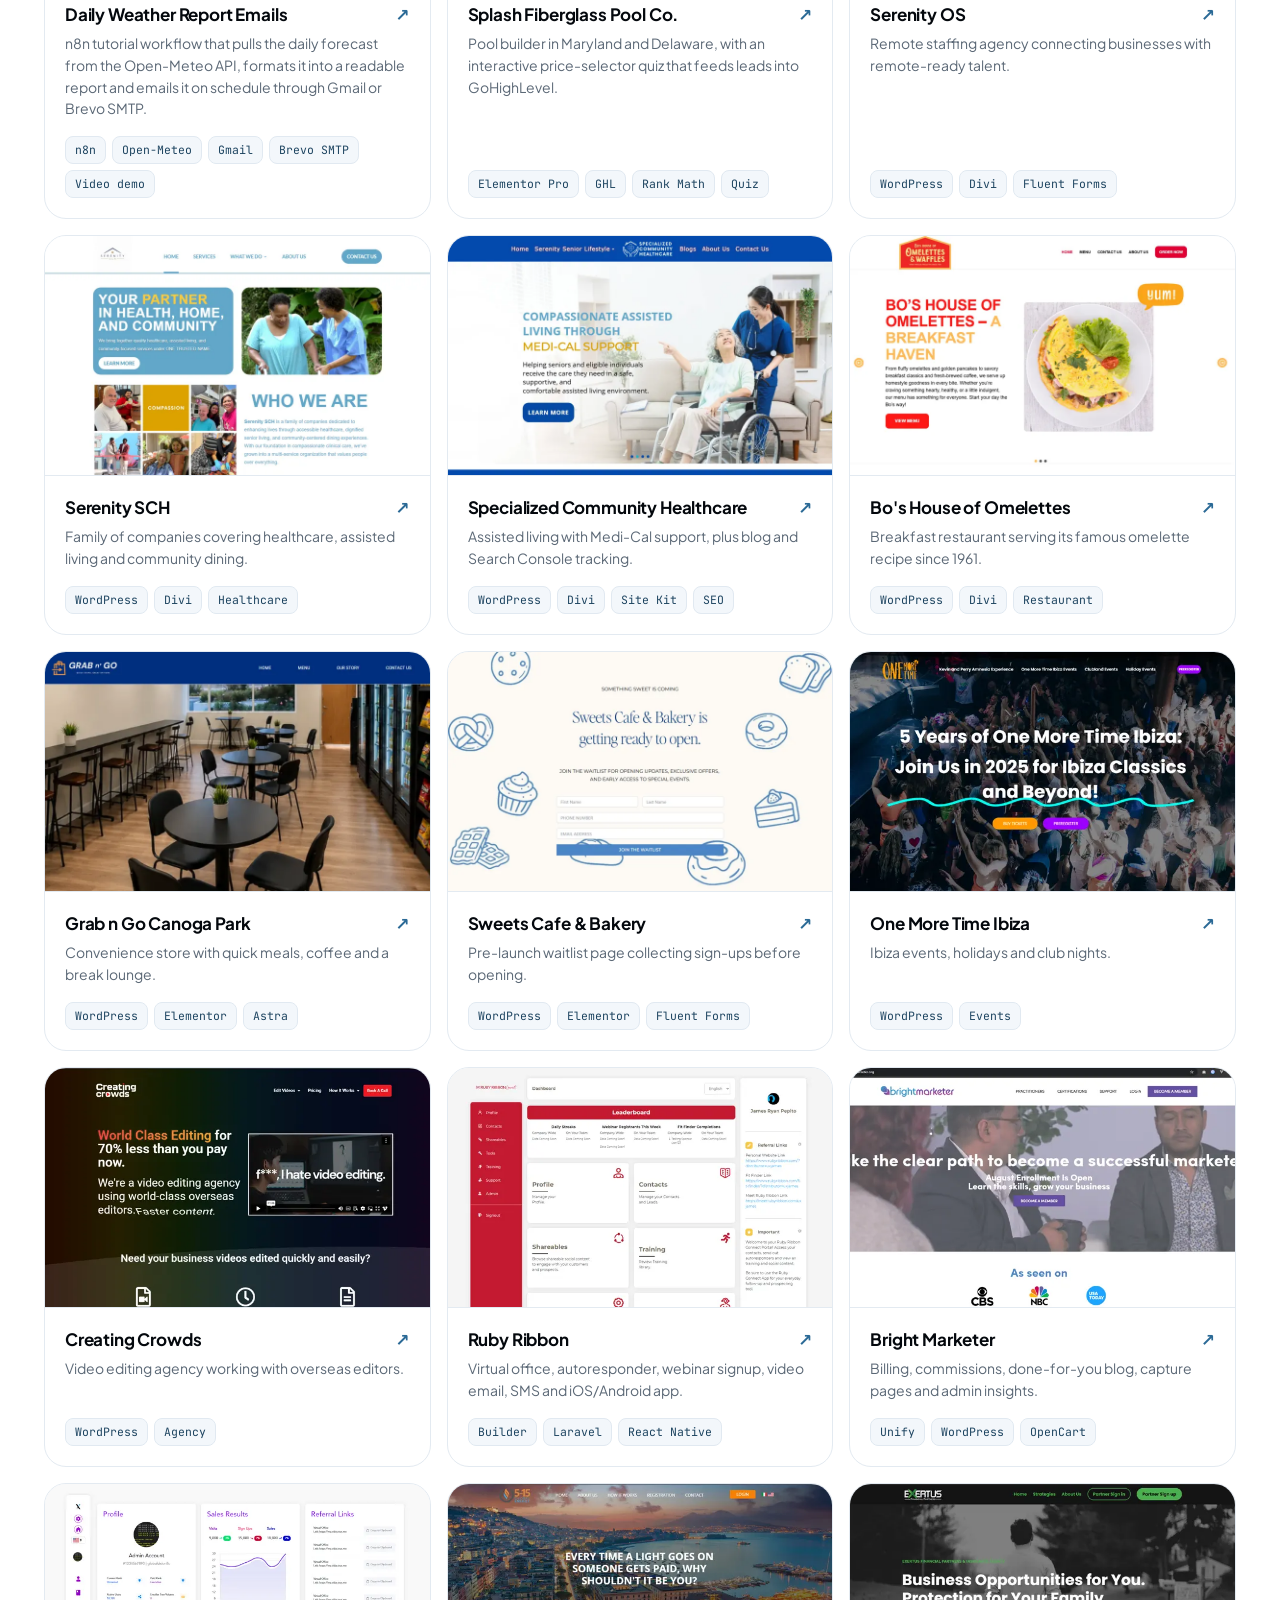
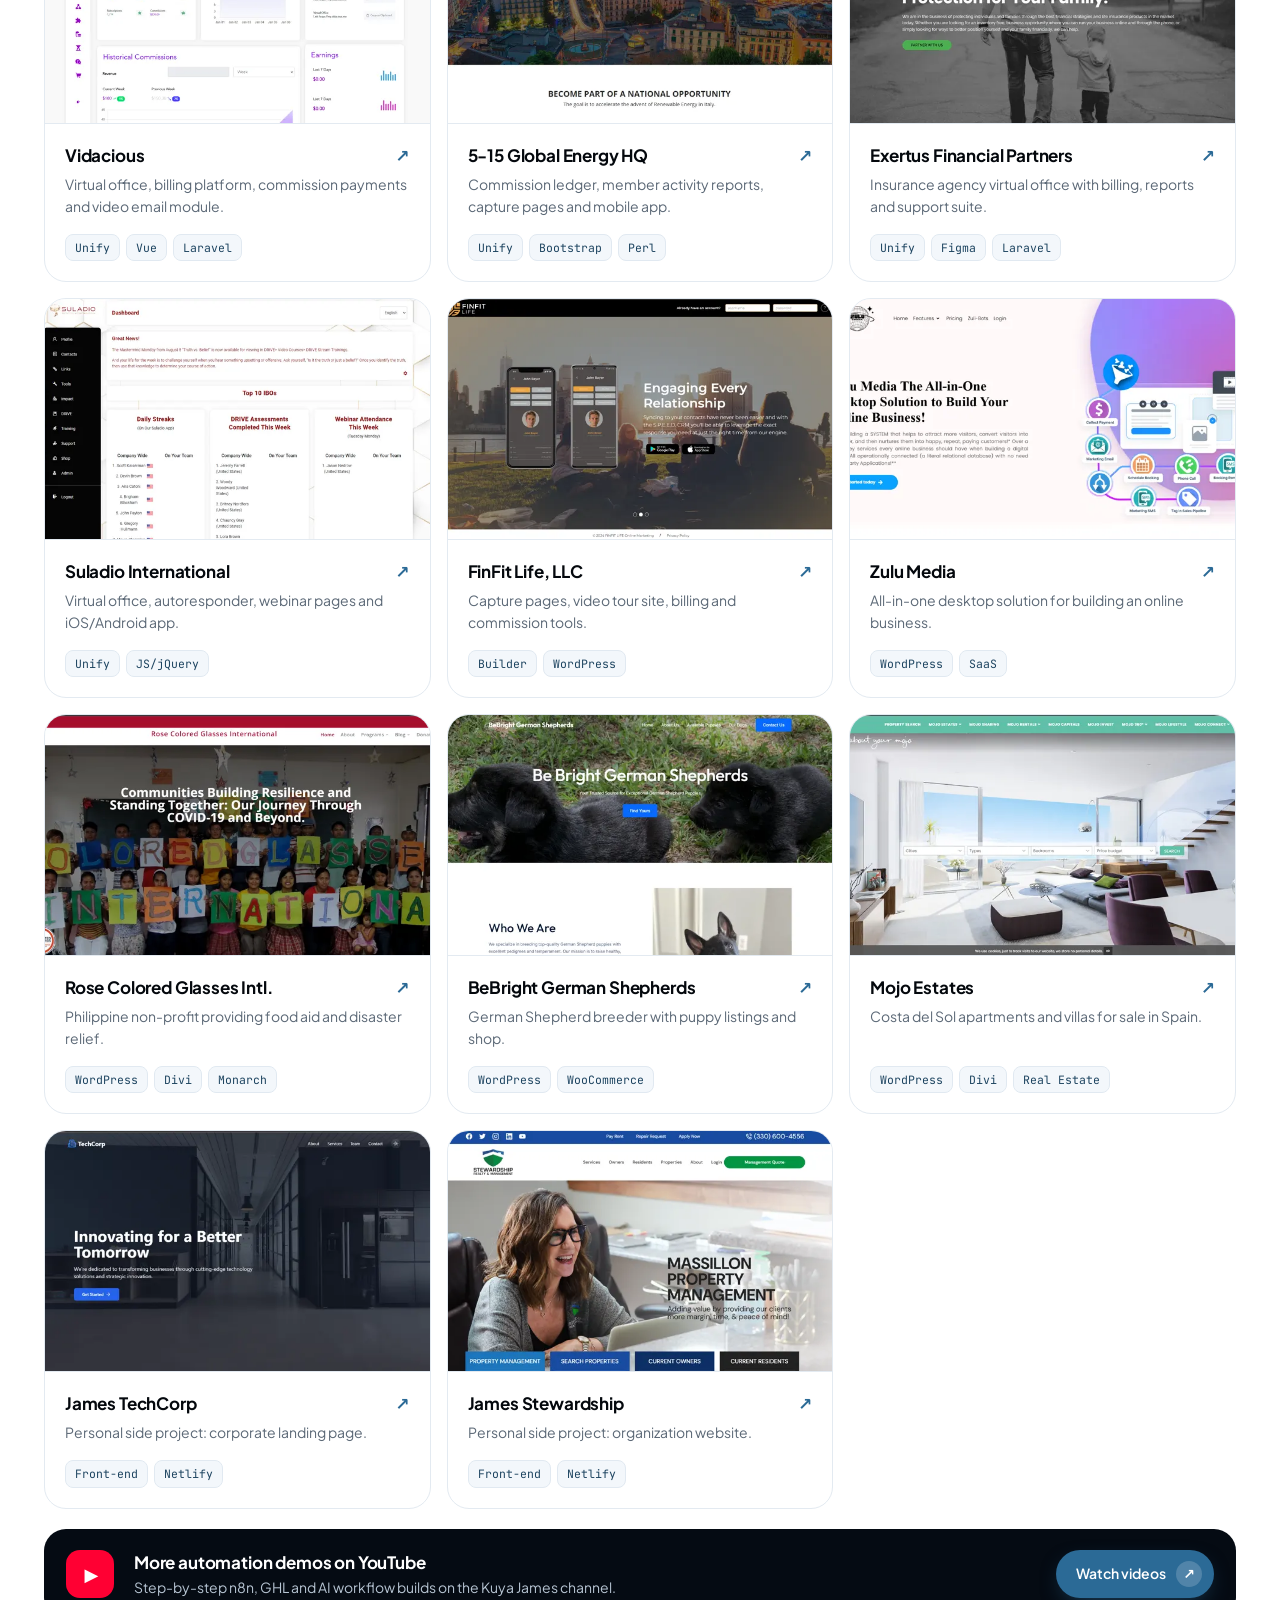
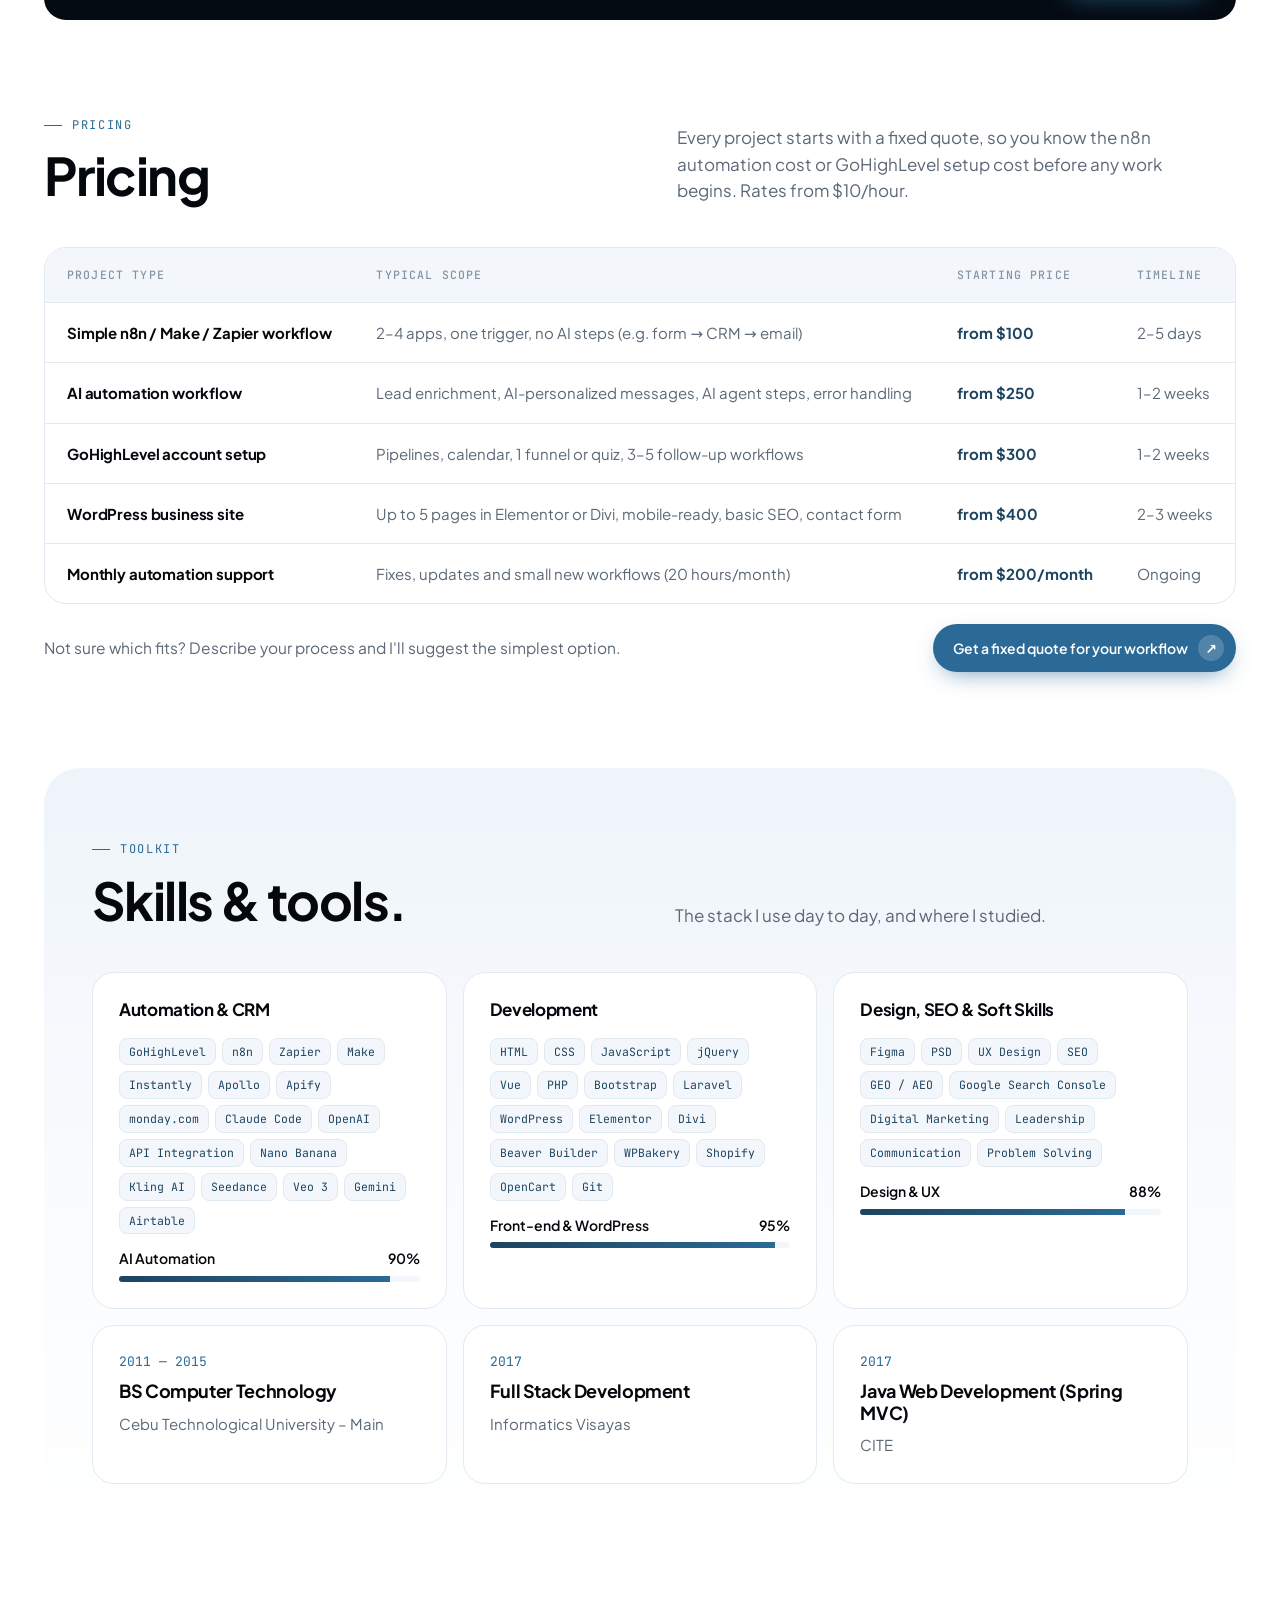
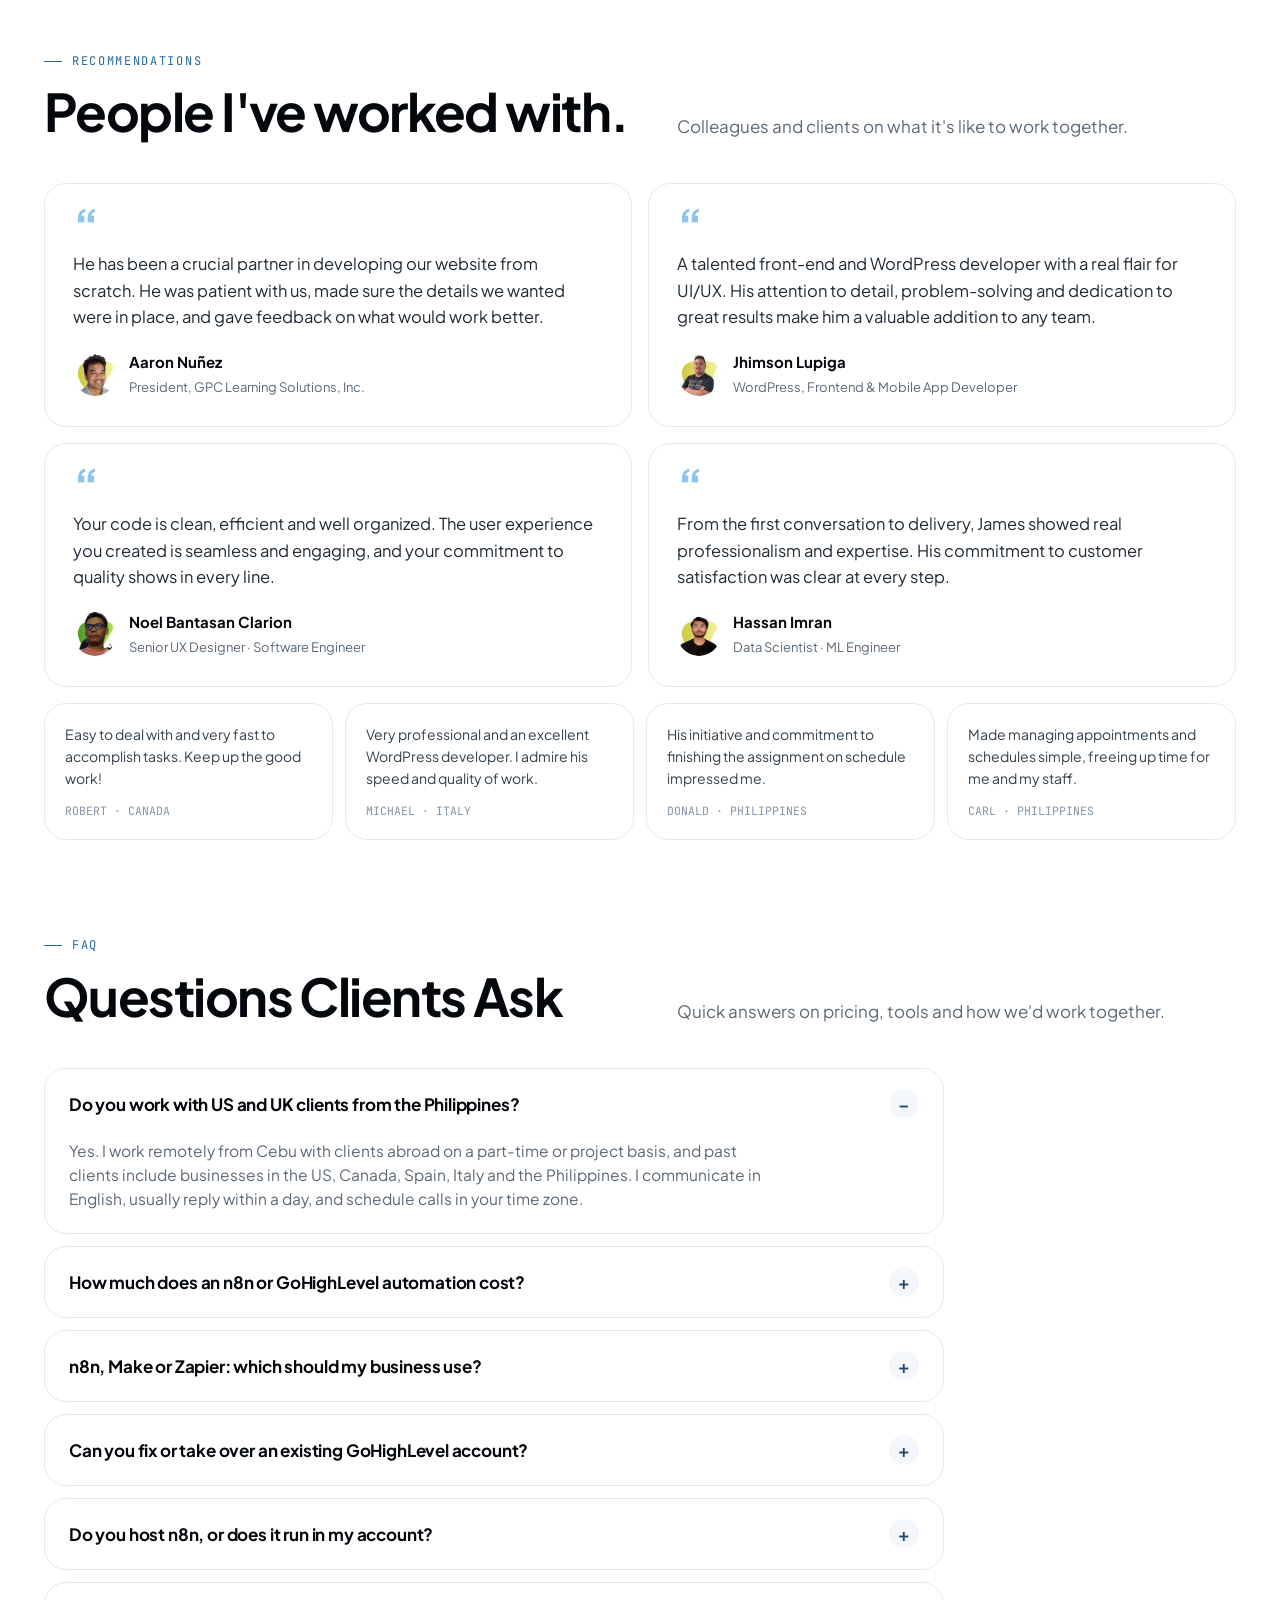
==== commit 2e3310a4: "Fix small years number in stats tile; show 10+ years The caption style (.stat span) also matched the" ====
--- a/index.html
+++ b/index.html
@@ -4,9 +4,9 @@
 <meta charset="utf-8">
 <meta name="viewport" content="width=device-width, initial-scale=1">
 <title>James Ryan Pepito — AI Automation &amp; GoHighLevel Expert</title>
-<meta name="description" content="n8n, Make, Zapier and GoHighLevel automations plus WordPress builds from a Cebu developer with 9+ years and 150+ projects. Get a plan and quote.">
+<meta name="description" content="n8n, Make, Zapier and GoHighLevel automations plus WordPress builds from a Cebu developer with 10+ years and 150+ projects. Get a plan and quote.">
 <meta property="og:title" content="James Ryan Pepito — AI Automation &amp; GoHighLevel Expert">
-<meta property="og:description" content="n8n, Make, Zapier and GoHighLevel automations plus WordPress builds from a Cebu developer with 9+ years and 150+ projects. Get a plan and quote.">
+<meta property="og:description" content="n8n, Make, Zapier and GoHighLevel automations plus WordPress builds from a Cebu developer with 10+ years and 150+ projects. Get a plan and quote.">
 <meta property="og:image" content="https://jamesryanpepito-portfolio.netlify.app/img/james-avatar.webp">
 <meta property="og:url" content="https://jamesryanpepito-portfolio.netlify.app/">
 <meta property="og:type" content="profile">
@@ -22,7 +22,7 @@
       "@id": "https://jamesryanpepito-portfolio.netlify.app/#profilepage",
       "url": "https://jamesryanpepito-portfolio.netlify.app/",
       "name": "James Ryan Pepito — AI Automation & GoHighLevel Expert",
-      "description": "n8n, Make, Zapier and GoHighLevel automations plus WordPress builds from a Cebu developer with 9+ years and 150+ projects.",
+      "description": "n8n, Make, Zapier and GoHighLevel automations plus WordPress builds from a Cebu developer with 10+ years and 150+ projects.",
       "inLanguage": "en",
       "isPartOf": {
         "@id": "https://jamesryanpepito-portfolio.netlify.app/#website"
@@ -331,7 +331,7 @@
 .stat{background:#fff;border:1px solid var(--line);border-radius:var(--radius);padding:24px}
 .stat strong{display:block;font-size:clamp(30px,3.4vw,40px);letter-spacing:-.03em;line-height:1}
 .stat strong em{font-style:normal;color:var(--blue);font-size:.6em;font-weight:600;margin-left:4px}
-.stat span{color:var(--muted);font-size:14px;margin-top:8px;display:block}
+.stat > span{color:var(--muted);font-size:14px;margin-top:8px;display:block}
 
 /* about */
 .about{display:grid;gap:40px;align-items:center}
@@ -571,7 +571,7 @@
         <a class="btn btn-primary" href="#contact">Book a Project <span class="ic">↗</span></a>
         <a class="btn btn-dark" href="#results">▶&nbsp; See automation results</a>
       </div>
-      <div class="hero-stats"><span><span data-years>9</span>+ Years</span><span>150+ Projects</span><span>20+ Clients</span><span>Ex-VP of Design, NaXum</span></div>
+      <div class="hero-stats"><span><span data-years>10</span>+ Years</span><span>150+ Projects</span><span>20+ Clients</span><span>Ex-VP of Design, NaXum</span></div>
     </div>
 
     <div class="feed" aria-hidden="true">
@@ -598,11 +598,11 @@
       <div class="svc">
         <div class="card reveal"><div class="num">1</div><h3><a class="h3link" href="/services/n8n-automation/">n8n, Make and Zapier Automation</a></h3><p>I'm an n8n automation expert who connects the tools you already pay for so leads, data and follow-ups move without copy-paste. Custom scripts and integrations are built with Claude Code when a no-code step isn't enough.</p><ul class="dl"><li>Lead enrichment from Apollo, Apify and Google Sheets</li><li>AI-personalized email and outreach at scale</li><li>Form → CRM → Slack lead routing with an AI agent</li></ul><a class="more" href="/services/n8n-automation/">See the 6,000-lead n8n build →</a><br><a class="more" href="/services/zapier-make-automation/">Zapier and Make automation →</a><div class="tags"><span class="tag">n8n</span><span class="tag">Make</span><span class="tag">Zapier</span><span class="tag">Instantly</span><span class="tag">Claude Code</span></div></div>
         <div class="card reveal"><div class="num">2</div><h3><a class="h3link" href="/services/gohighlevel-automation/">GoHighLevel Setup and Workflows</a></h3><p>As a GoHighLevel specialist I set up the CRM side of your funnel and tie it to your website and other apps, so every new lead lands in the right pipeline with the right follow-up.</p><ul class="dl"><li>Pipelines, calendars and follow-up workflows</li><li>Funnels and quiz funnels that capture qualified leads</li><li>GHL connected to monday.com, Sheets and Slack via n8n</li></ul><a class="more" href="/services/gohighlevel-automation/">GoHighLevel setup, pricing and FAQ →</a><div class="tags"><span class="tag">GHL</span><span class="tag">Workflows</span><span class="tag">Pipelines</span><span class="tag">Funnels</span><span class="tag">Quizzes</span><span class="tag">CRM</span></div></div>
-        <div class="card reveal"><div class="num">3</div><h3>WordPress and eCommerce Development</h3><p>A WordPress developer in the Philippines with <span data-years>9</span>+ years of builds, from Figma or PSD designs to live business sites and stores that stay fast, secure and easy for your team to edit.</p><ul class="dl"><li>Business sites and landing pages in Elementor, Divi, Beaver Builder or WPBakery</li><li>Online stores on WooCommerce, Shopify or OpenCart</li><li>Ongoing updates, maintenance and site health fixes</li></ul><a class="more" href="#work">See live WordPress projects →</a><div class="tags"><span class="tag">WordPress</span><span class="tag">Elementor</span><span class="tag">Divi</span><span class="tag">Beaver Builder</span><span class="tag">WPBakery</span><span class="tag">WooCommerce</span><span class="tag">Shopify</span><span class="tag">OpenCart</span></div></div>
+        <div class="card reveal"><div class="num">3</div><h3>WordPress and eCommerce Development</h3><p>A WordPress developer in the Philippines with <span data-years>10</span>+ years of builds, from Figma or PSD designs to live business sites and stores that stay fast, secure and easy for your team to edit.</p><ul class="dl"><li>Business sites and landing pages in Elementor, Divi, Beaver Builder or WPBakery</li><li>Online stores on WooCommerce, Shopify or OpenCart</li><li>Ongoing updates, maintenance and site health fixes</li></ul><a class="more" href="#work">See live WordPress projects →</a><div class="tags"><span class="tag">WordPress</span><span class="tag">Elementor</span><span class="tag">Divi</span><span class="tag">Beaver Builder</span><span class="tag">WPBakery</span><span class="tag">WooCommerce</span><span class="tag">Shopify</span><span class="tag">OpenCart</span></div></div>
         <div class="card reveal"><div class="num">4</div><h3>AI Content and SEO</h3><p>AI content automation that keeps your blog and social feeds publishing on schedule, plus SEO for both Google and AI search (GEO and AEO), tracked in Google Search Console.</p><ul class="dl"><li>Auto-posting blogs and social media</li><li>AI images and video with Nano Banana, Kling AI and Seedance</li><li>Technical SEO, structured data and Search Console reporting</li></ul><a class="more" href="#faq">How I handle AI search →</a><div class="tags"><span class="tag">Nano Banana</span><span class="tag">Kling AI</span><span class="tag">Seedance</span><span class="tag">OpenAI</span><span class="tag">SEO</span><span class="tag">GEO</span><span class="tag">AEO</span><span class="tag">Search Console</span></div></div>
       </div>
       <div class="stats">
-        <div class="stat reveal"><strong><span data-years>9</span>+<em>Years</em></strong><span>Building for the web since 2017</span></div>
+        <div class="stat reveal"><strong><span data-years>10</span>+<em>Years</em></strong><span>Building for the web since 2017</span></div>
         <div class="stat reveal"><strong>150+<em>Projects</em></strong><span>Sites, apps and workflows shipped</span></div>
         <div class="stat reveal"><strong>20+<em>Clients</em></strong><span>Freelance clients worldwide</span></div>
         <div class="stat reveal"><strong>5<em>Years</em></strong><span>At NaXum, up to VP of Design</span></div>
@@ -684,7 +684,7 @@
           <div class="reveal">
             <div class="eyebrow">About me</div>
             <h2>Websites that look good. <br><span class="soft">Systems that do the work.</span></h2>
-            <p style="margin-top:22px">I'm James Ryan Pepito, an AI automation specialist and WordPress developer in Cebu, Philippines. I have more than <span data-years-word>nine</span> years of web work and 150+ delivered projects. From 2019 to 2024 I worked at NaXum, starting as Client Champion and moving up to Senior Frontend Developer, then VP of Design. I built the Brandout platform on Laravel, its React Native mobile app and its CRM. I also built its shopping-cart and enrollment pages.</p>
+            <p style="margin-top:22px">I'm James Ryan Pepito, an AI automation specialist and WordPress developer in Cebu, Philippines. I have more than <span data-years-word>ten</span> years of web work and 150+ delivered projects. From 2019 to 2024 I worked at NaXum, starting as Client Champion and moving up to Senior Frontend Developer, then VP of Design. I built the Brandout platform on Laravel, its React Native mobile app and its CRM. I also built its shopping-cart and enrollment pages.</p>
             <p>Since 2024 I've focused on automation for small businesses and agencies. I build n8n, Make and Zapier workflows, GoHighLevel pipelines and funnels, and AI-personalized email through Instantly. For Cooke Media Ltd, I built an n8n system that imported 6,000+ leads from Google Sheets. It enriched them with Apollo and Apify and sent personalized outreach at scale. I work part-time and project-based with clients worldwide, and rates start at $10 per hour.</p>
             <div class="facts">
               <div class="fact"><small>Location</small><div>Consolacion, Cebu, PH</div></div>
@@ -707,7 +707,7 @@
   <section id="experience">
     <div class="wrap">
       <div class="sec-head reveal">
-        <div><div class="eyebrow">Experience</div><h2><span data-years-word="cap">Nine</span> years. <br><span class="soft">Eight roles.</span></h2></div>
+        <div><div class="eyebrow">Experience</div><h2><span data-years-word="cap">Ten</span> years. <br><span class="soft">Eight roles.</span></h2></div>
         <p>From PSD-to-WordPress conversions in 2017 to running design at a referral-marketing software company and building AI automations today.</p>
       </div>
       <div class="timeline">
@@ -903,7 +903,7 @@
   // mobile menu
   // years of experience and copyright year stay current on their own
   (function(){
-    const now=new Date().getFullYear(), yrs=now-2017;
+    const now=new Date().getFullYear(), yrs=now-2017+1;
     const words=['zero','one','two','three','four','five','six','seven','eight','nine','ten','eleven','twelve','thirteen','fourteen','fifteen','sixteen','seventeen','eighteen','nineteen','twenty'];
     const w=words[yrs]||String(yrs);
     document.querySelectorAll('[data-years]').forEach(e=>e.textContent=yrs);
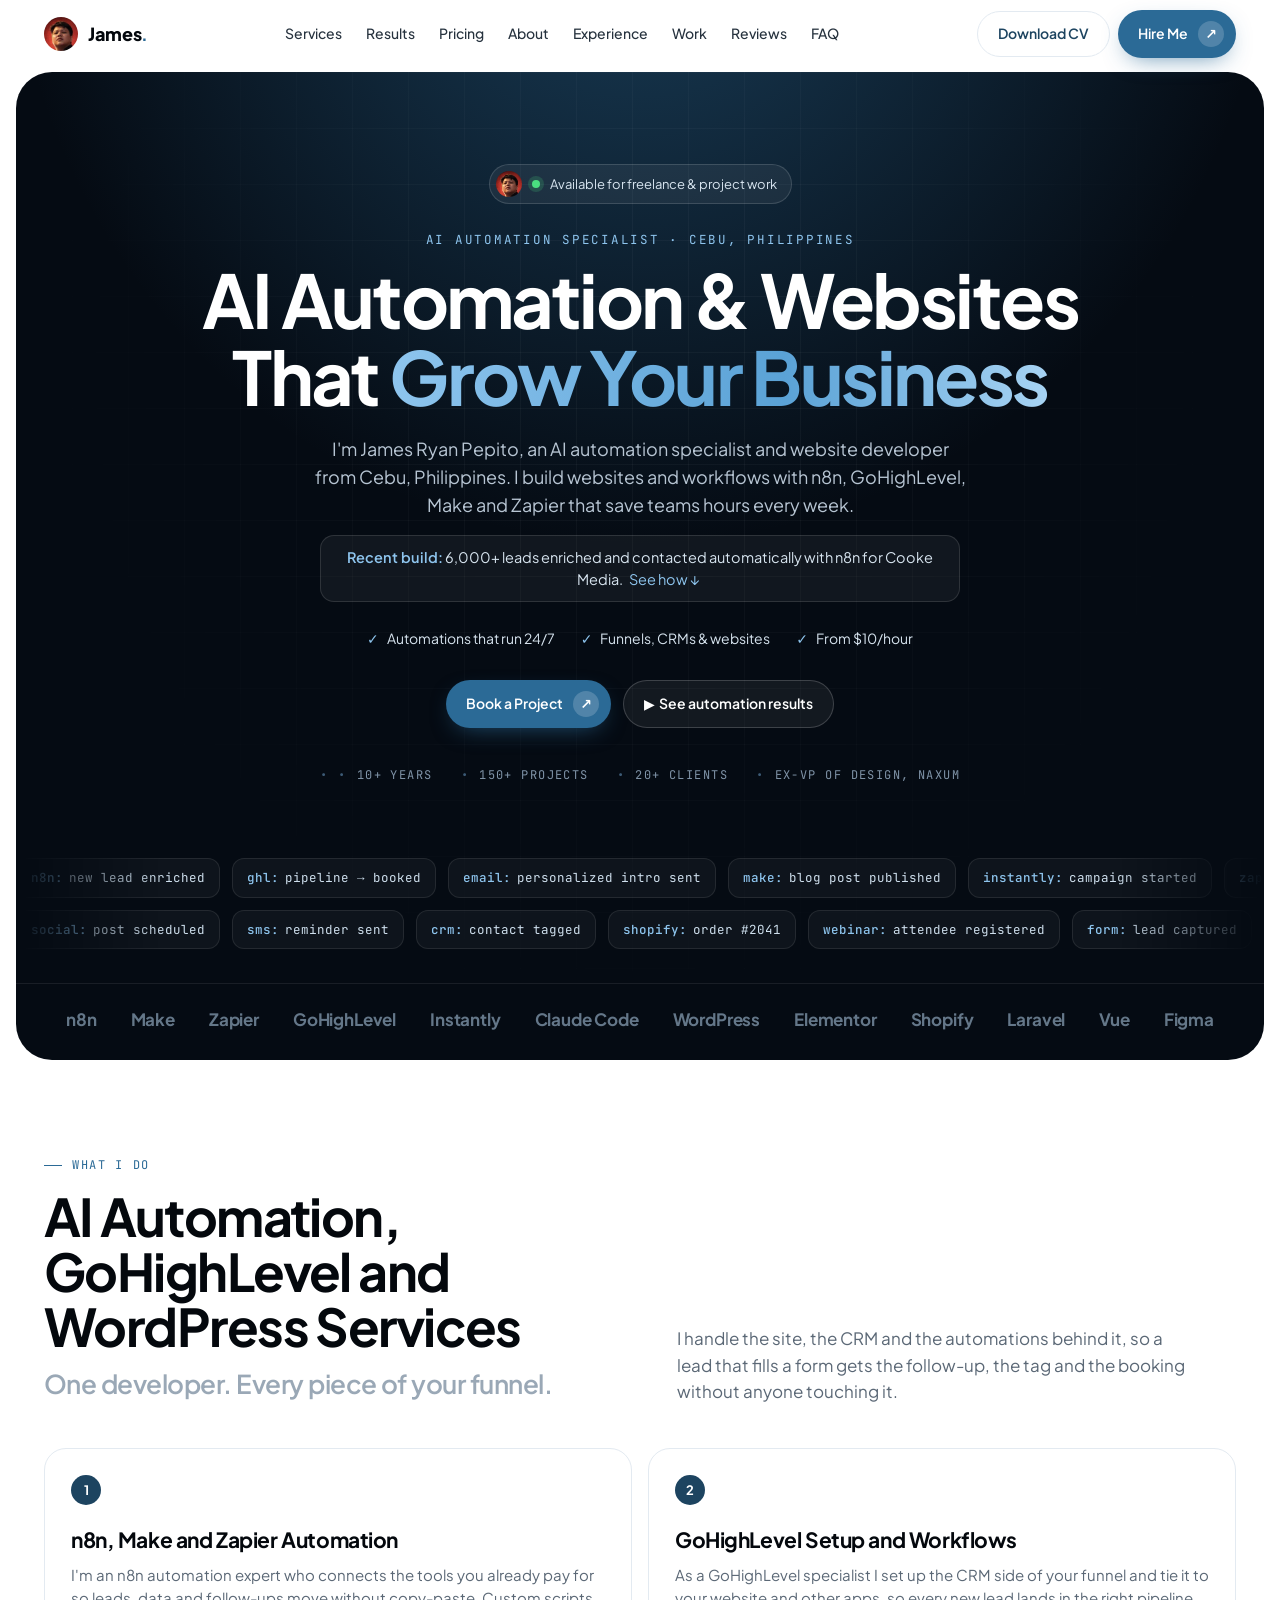
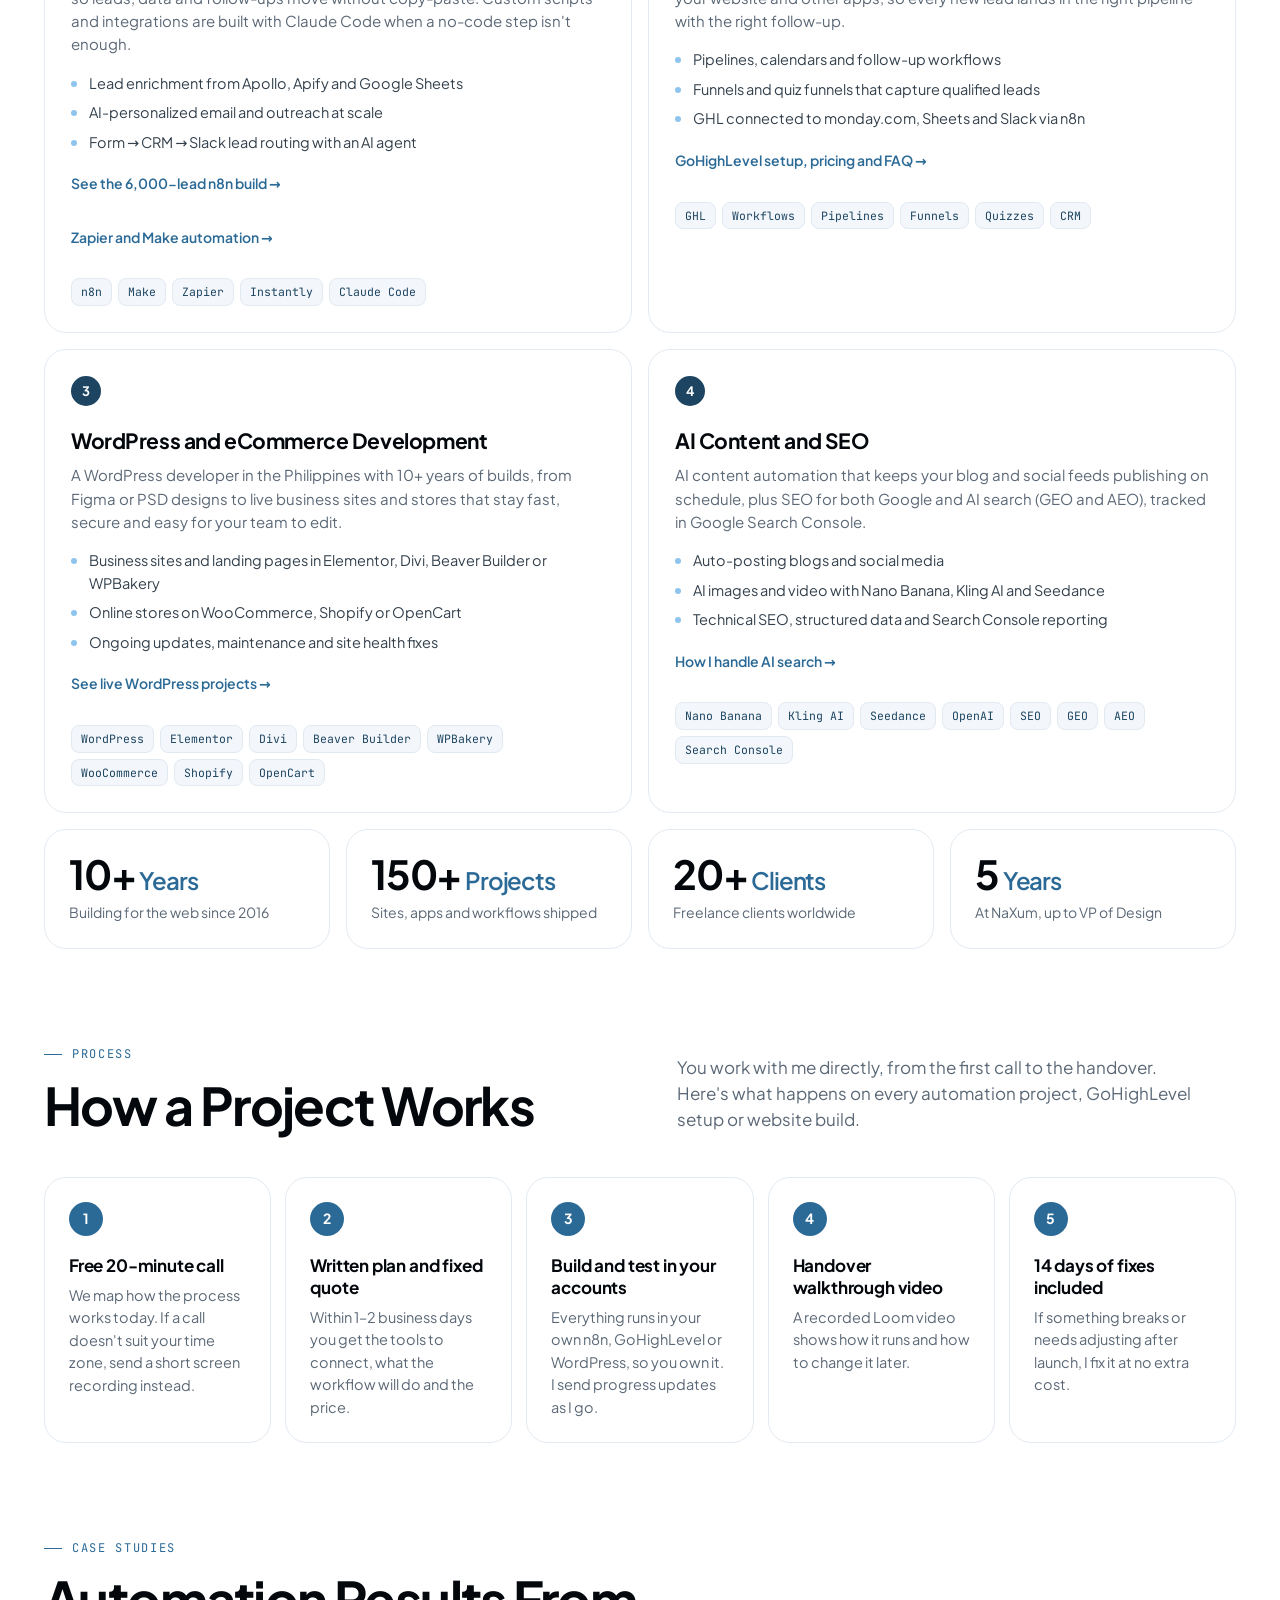
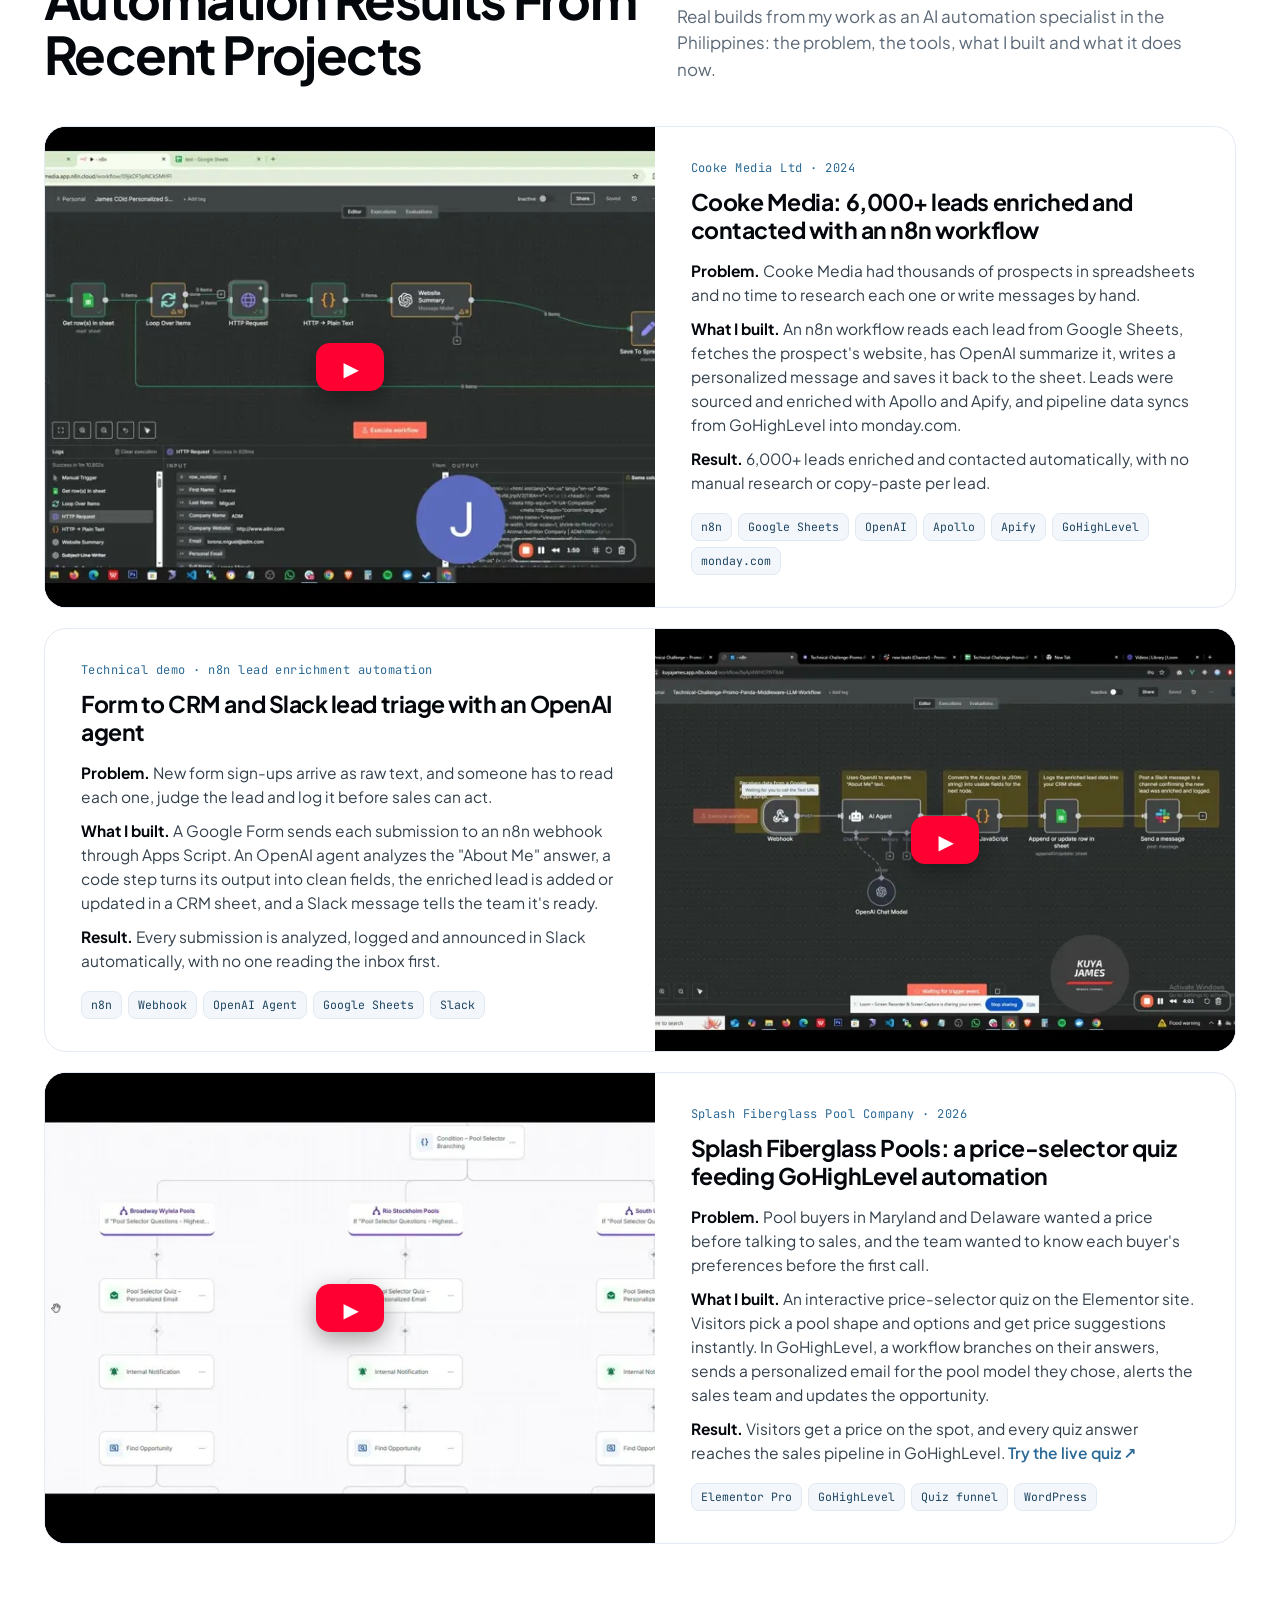
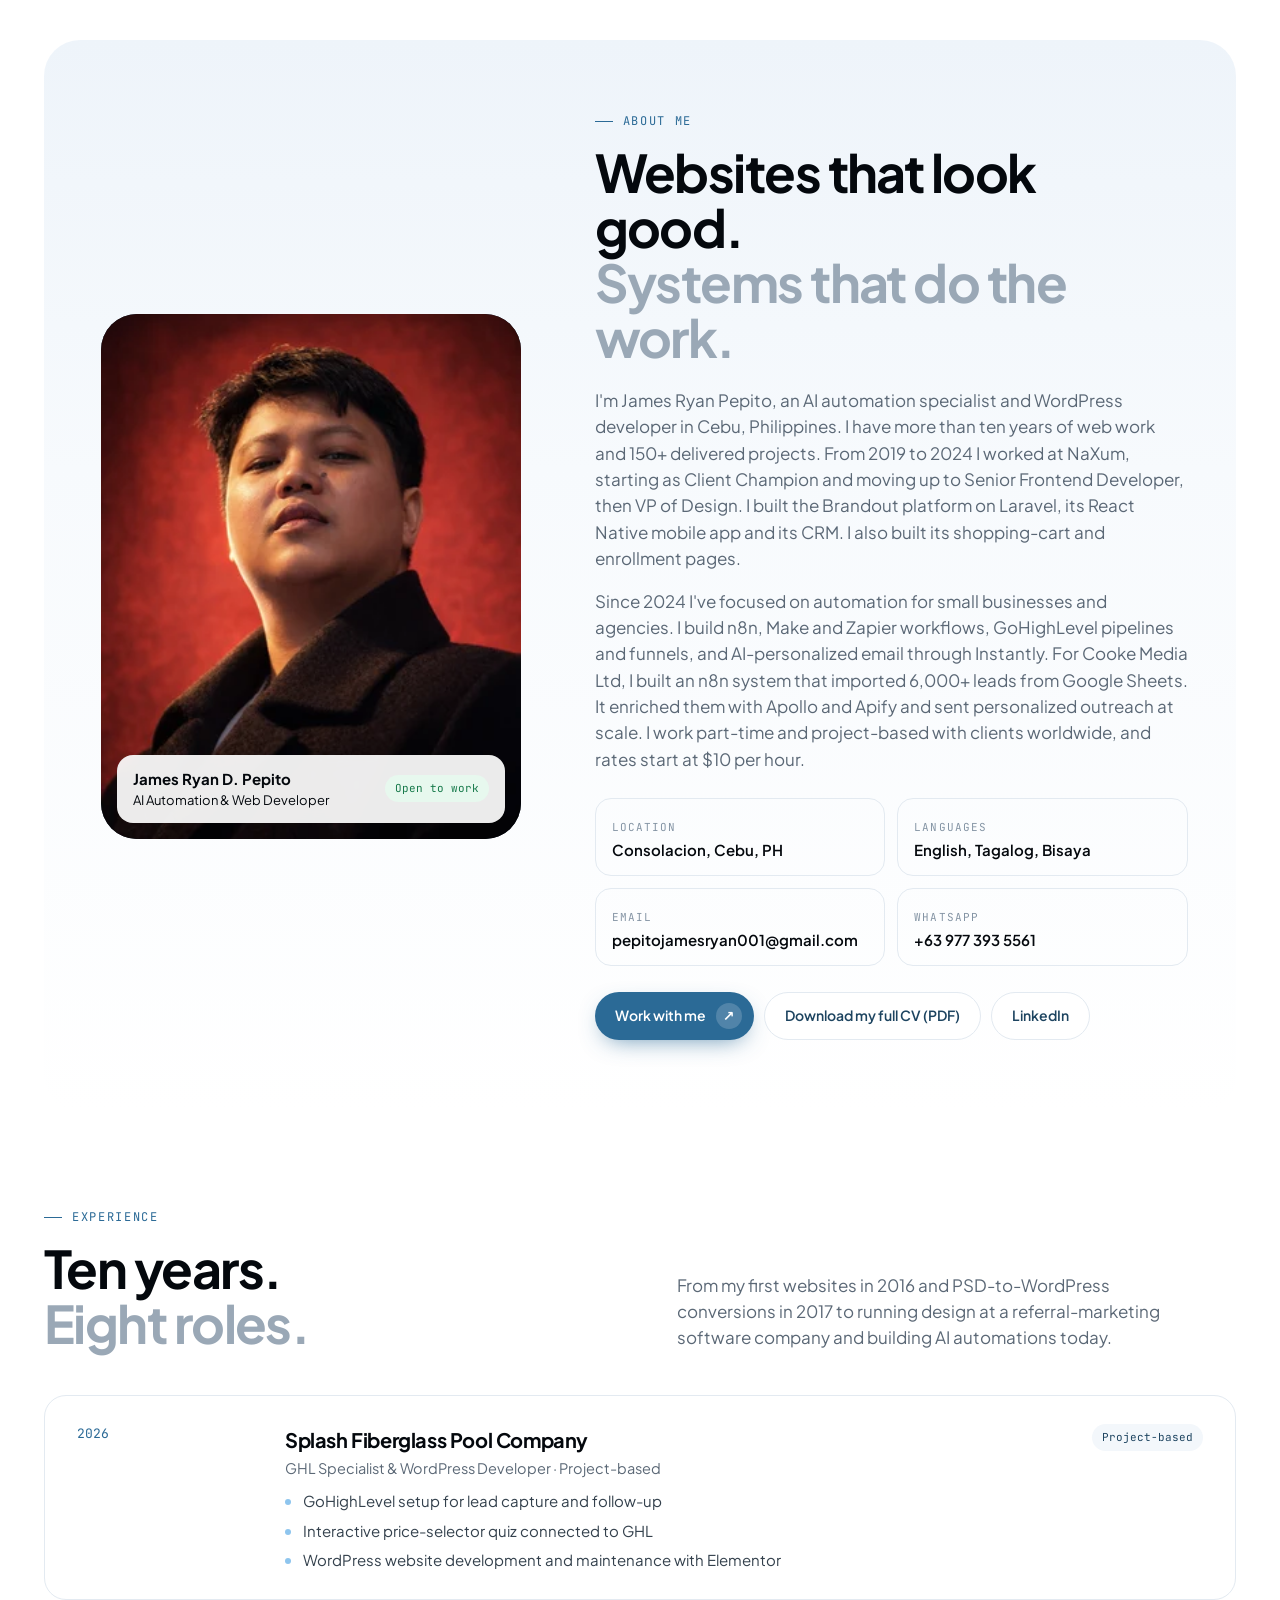
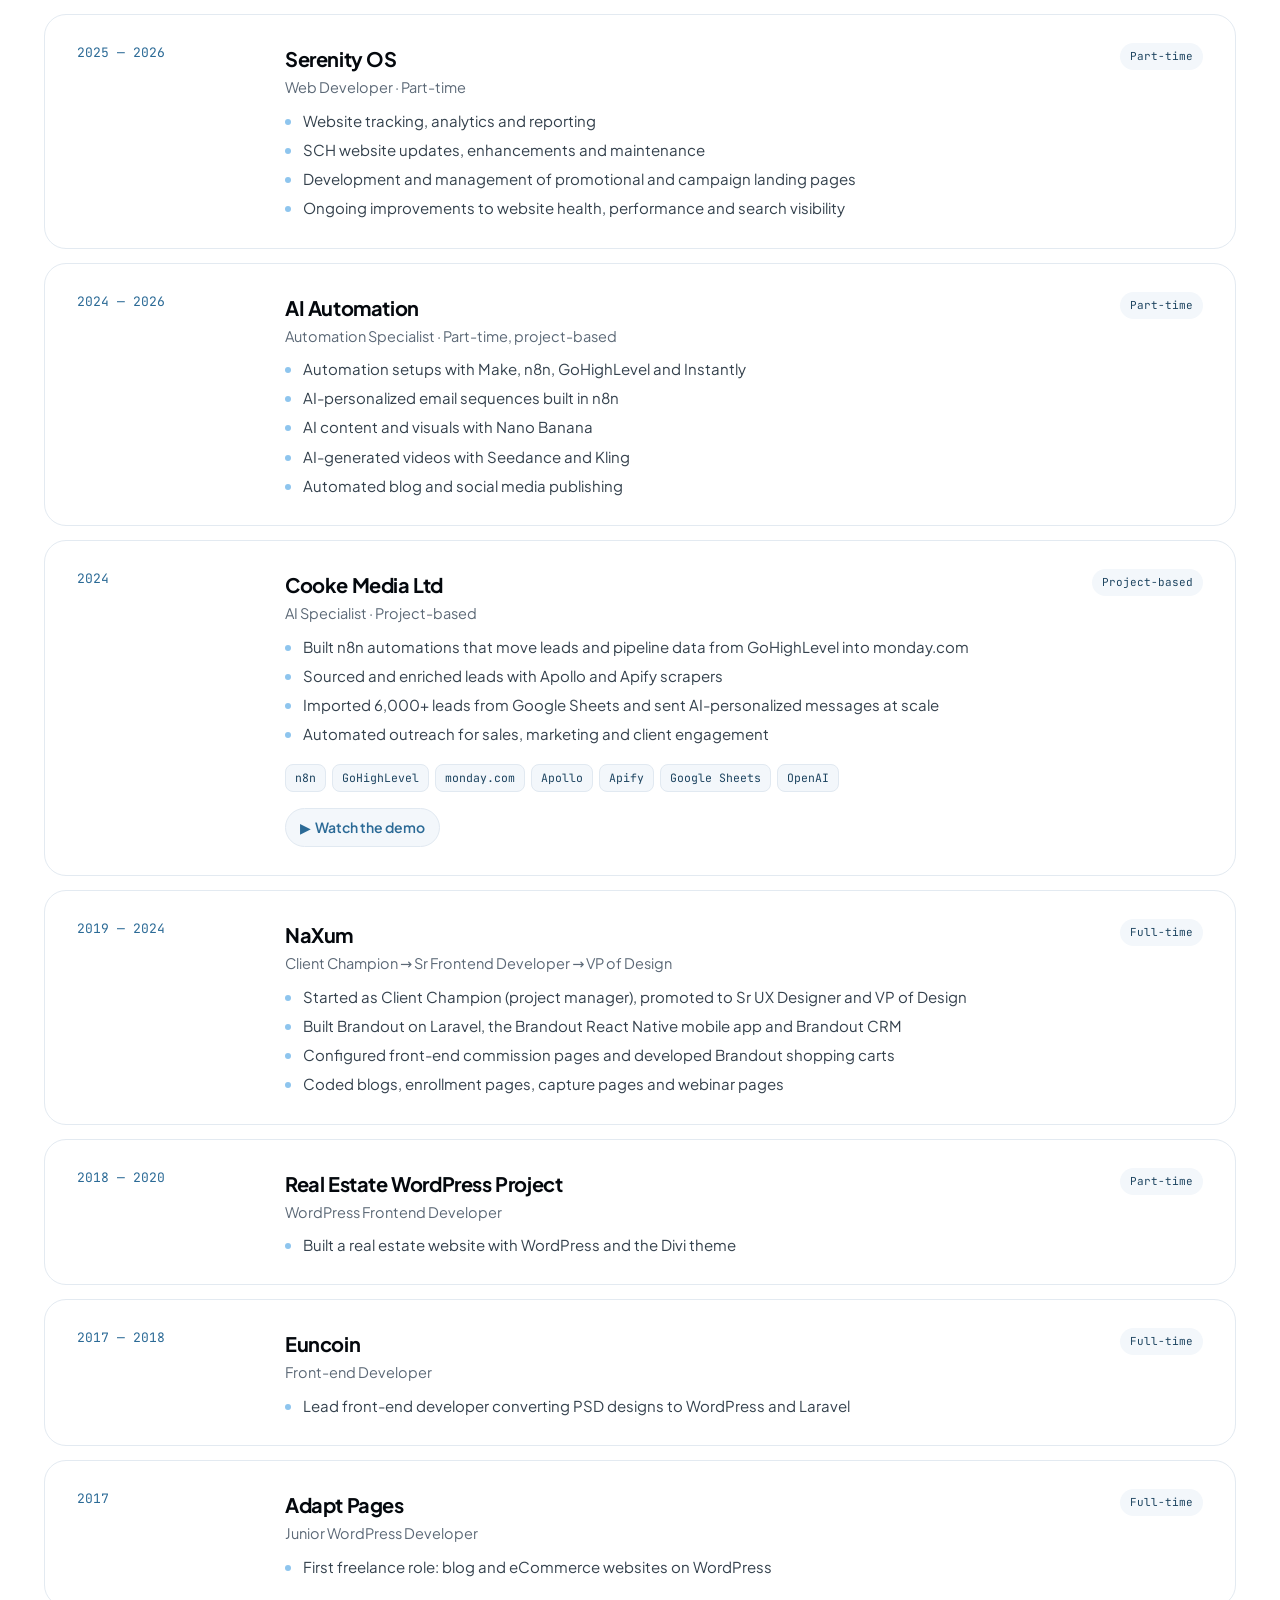
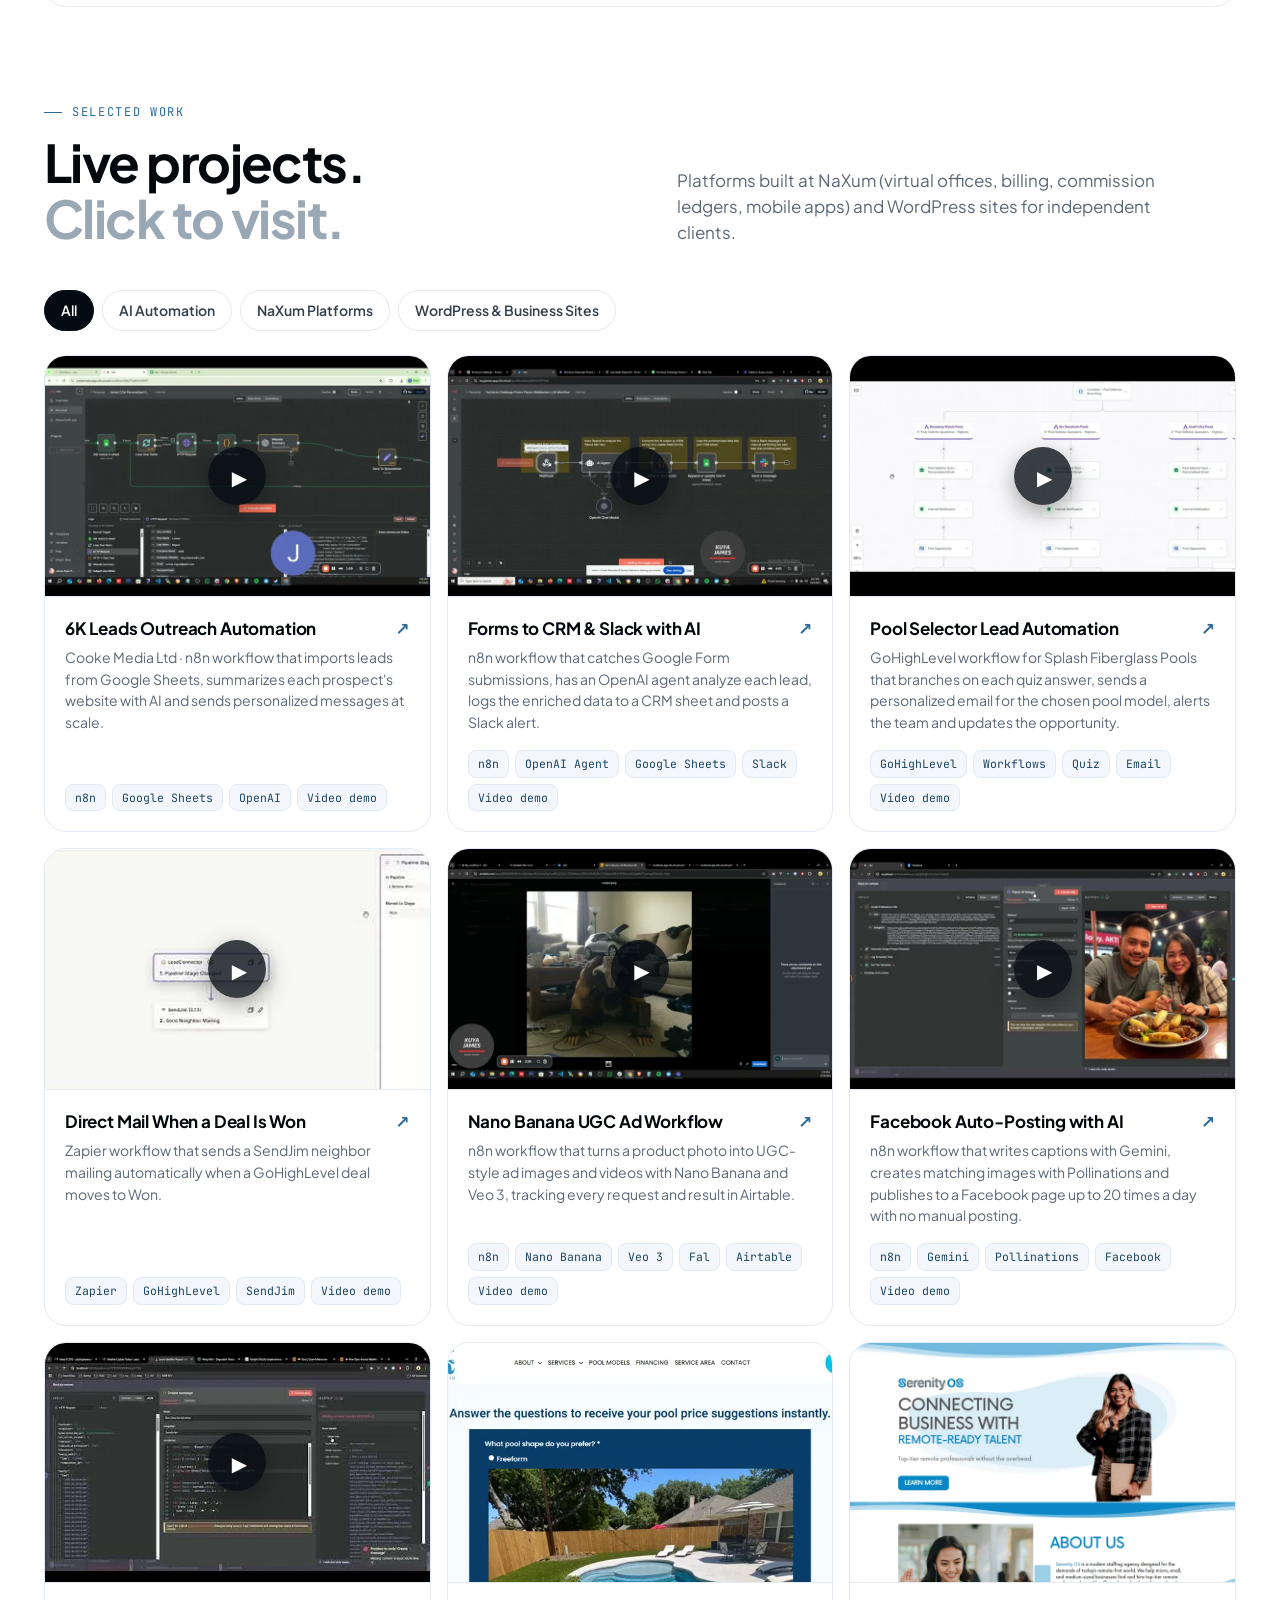
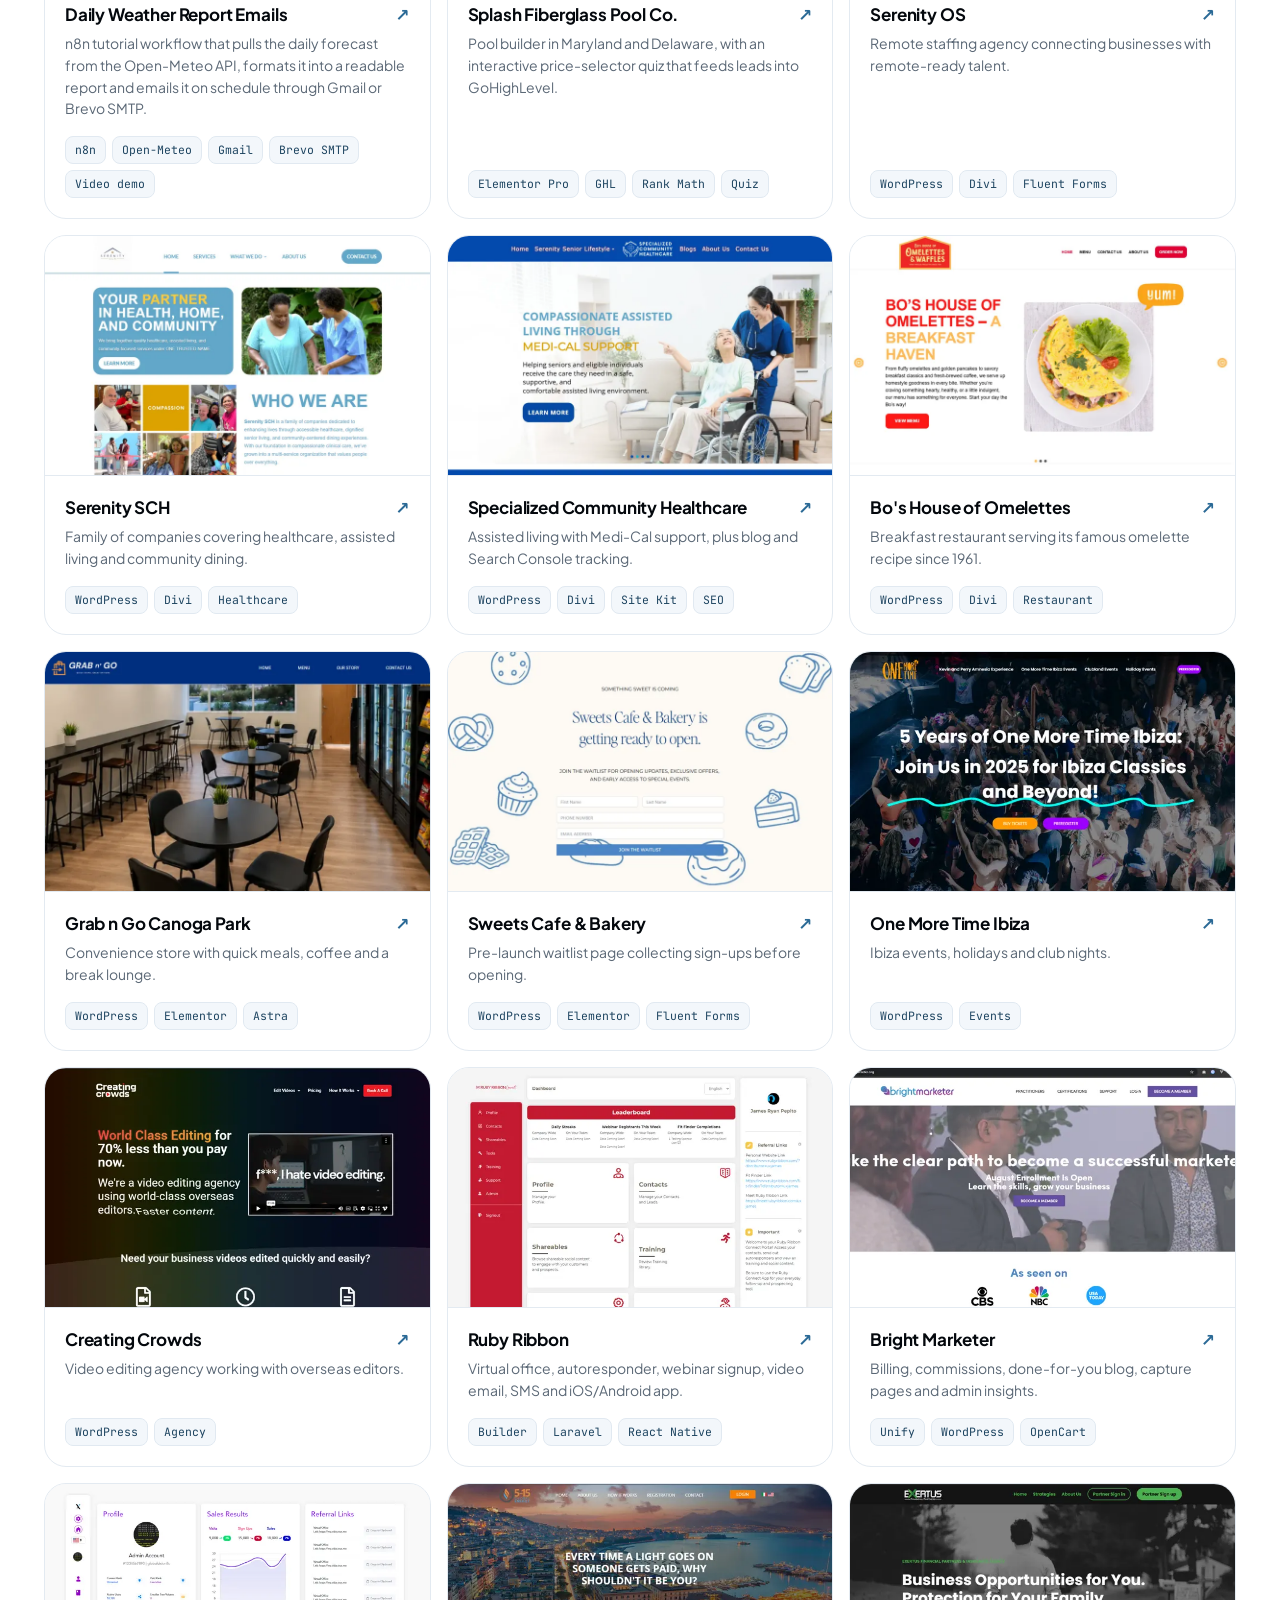
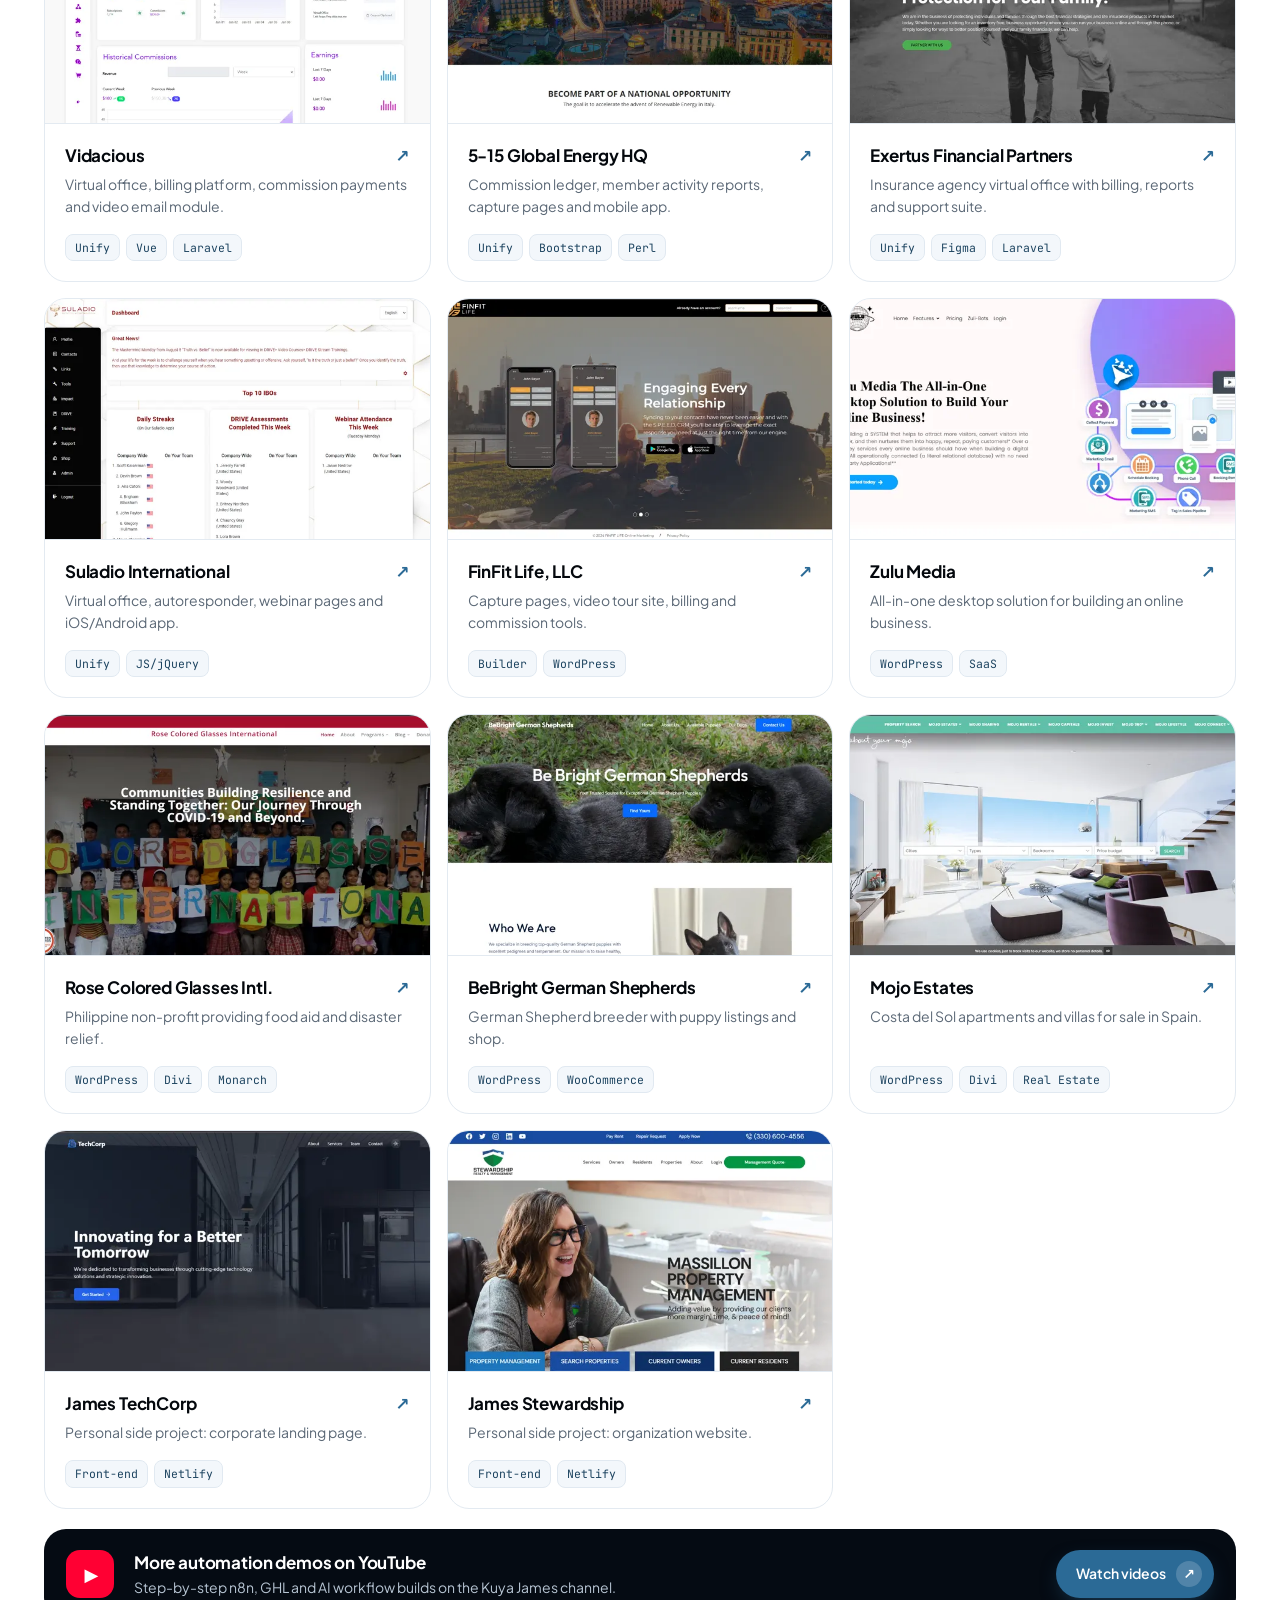
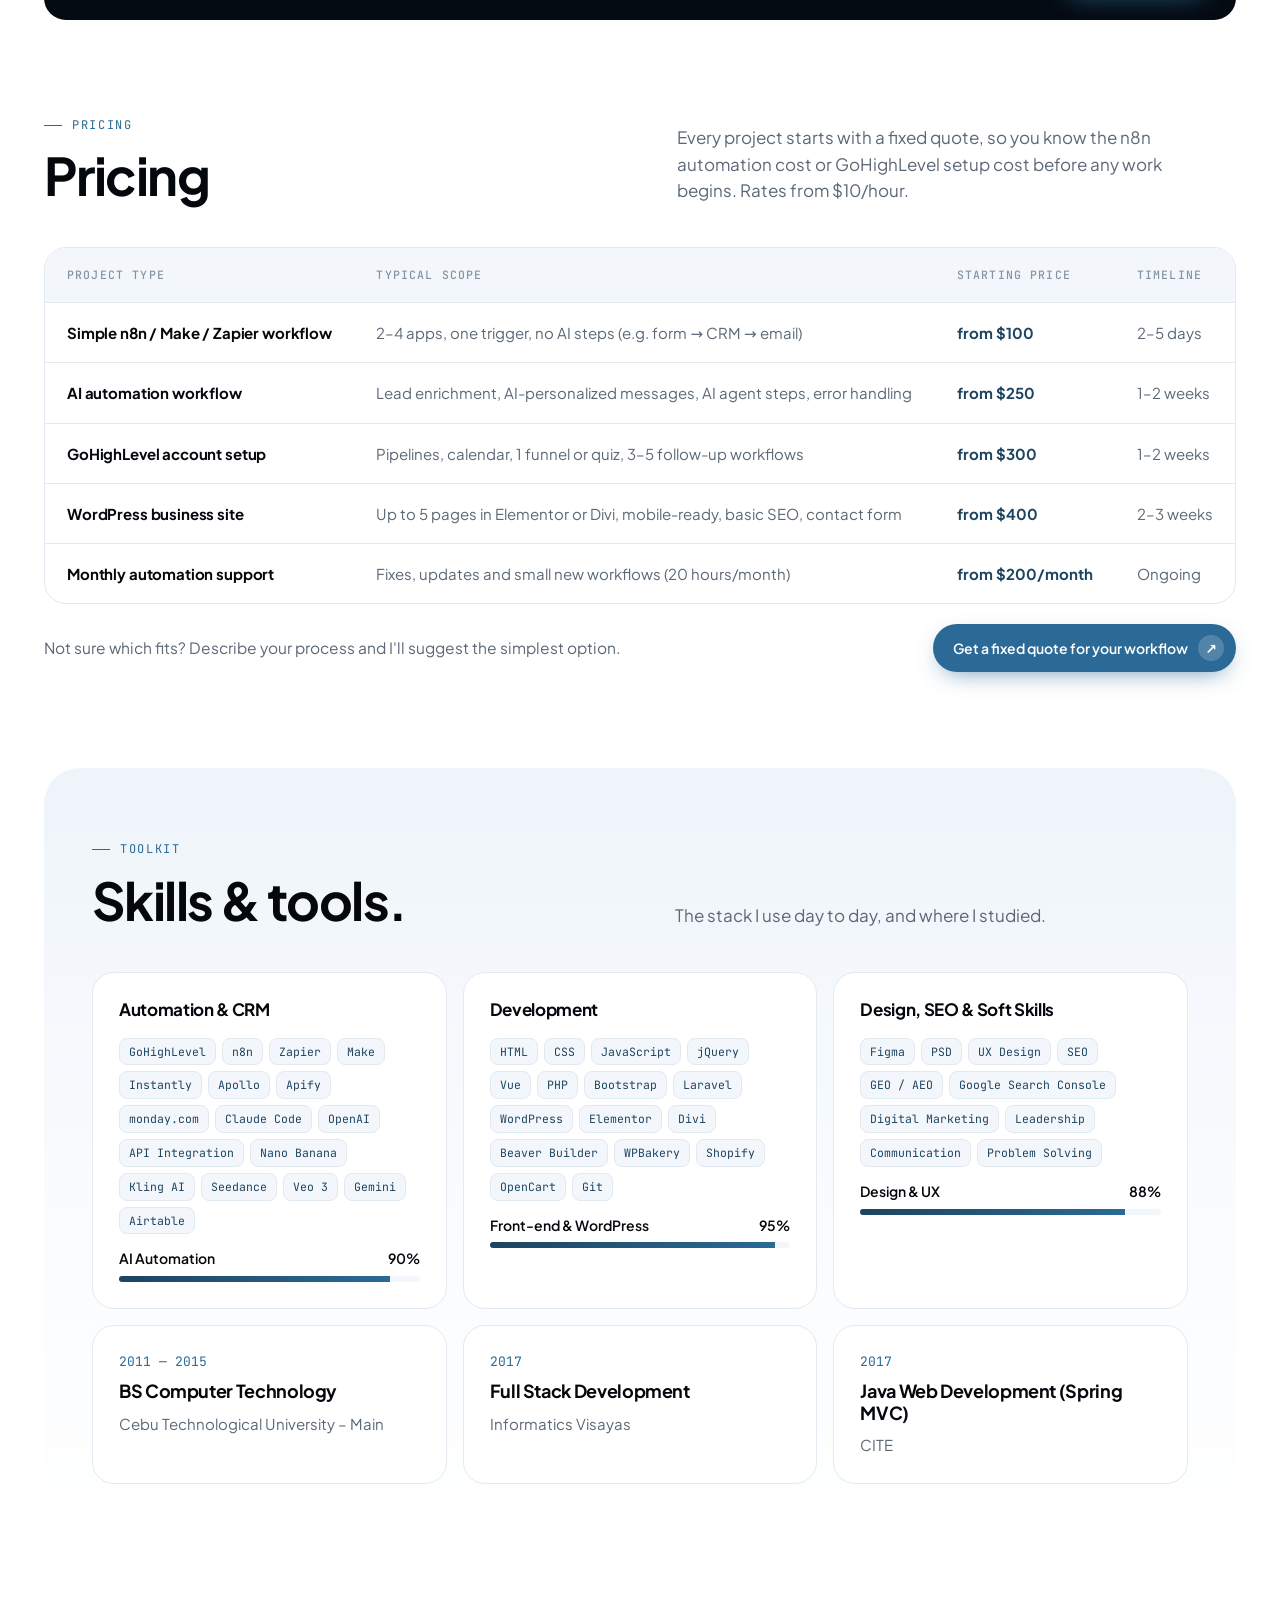
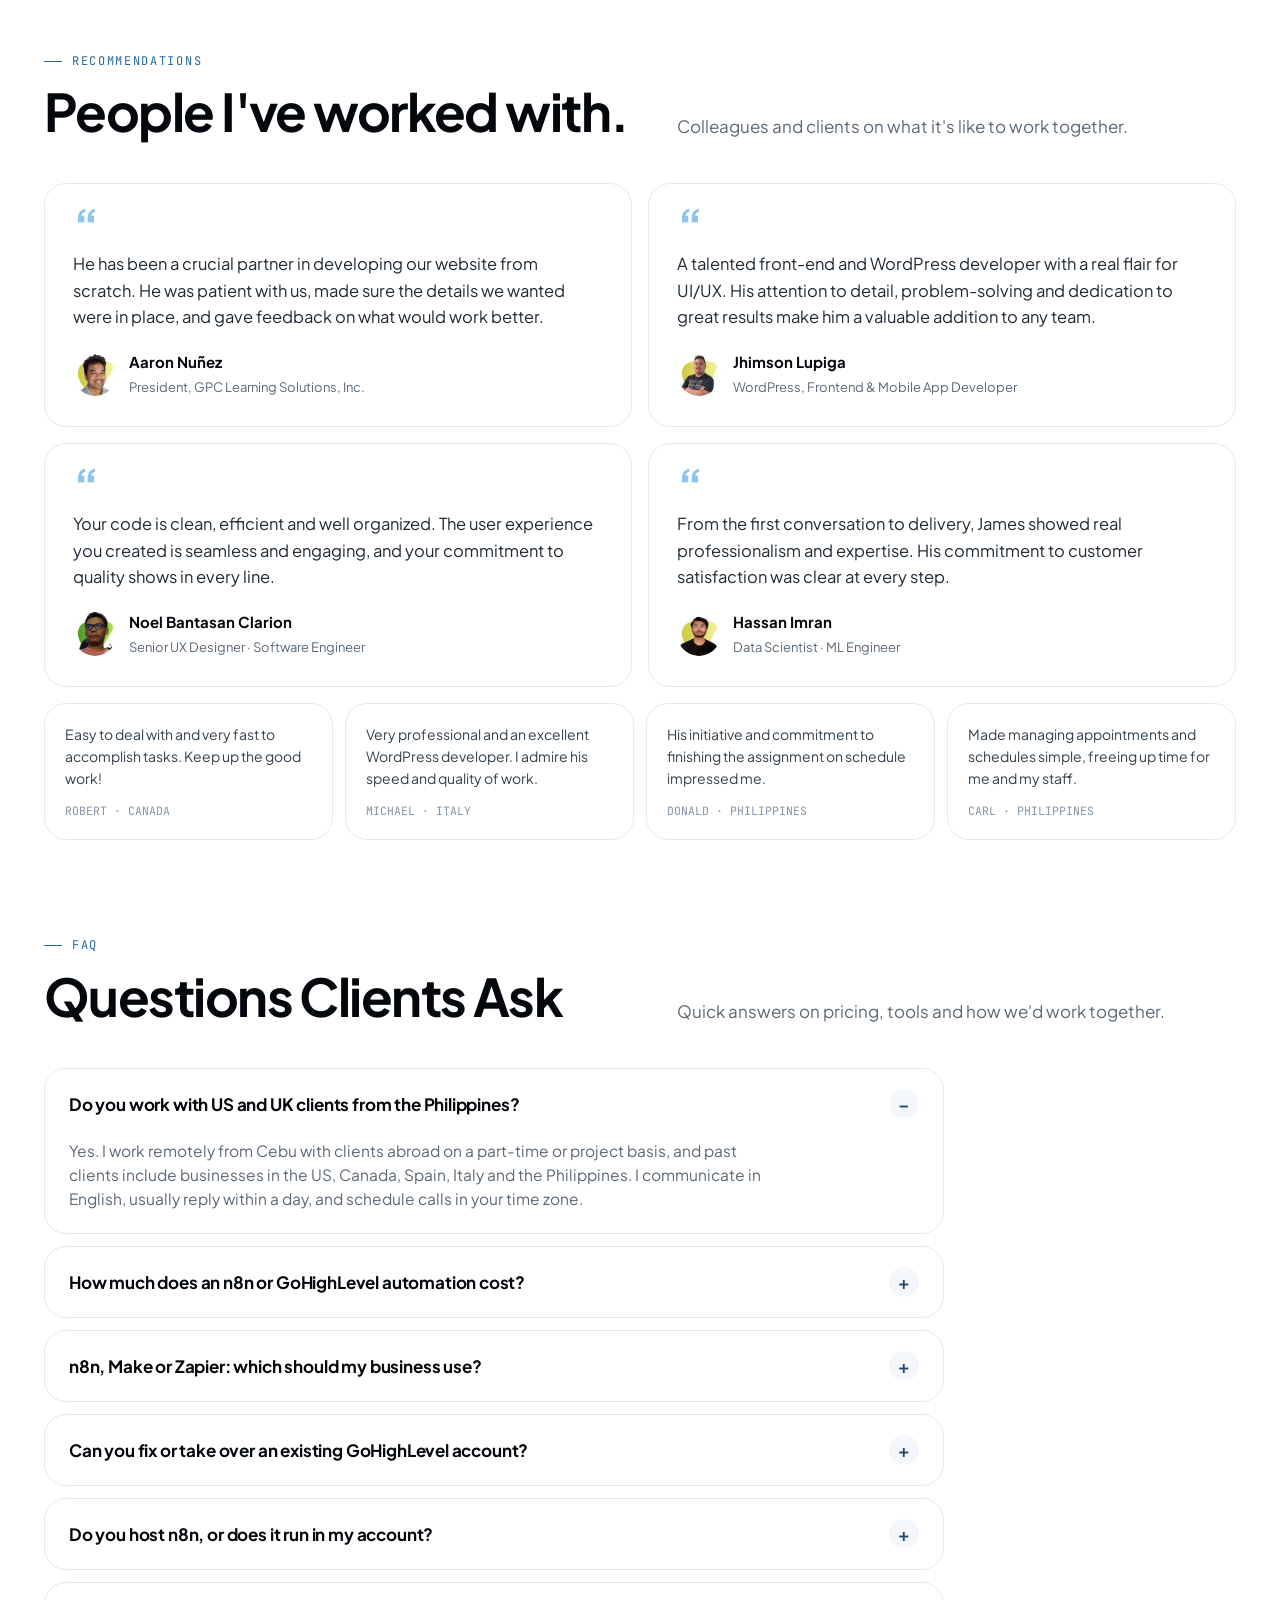
==== commit 2e9a08d3: "Count years of experience from 2016 Years are now the current year minus 2016 (10 in 2026). Stats ca" ====
--- a/index.html
+++ b/index.html
@@ -602,7 +602,7 @@
         <div class="card reveal"><div class="num">4</div><h3>AI Content and SEO</h3><p>AI content automation that keeps your blog and social feeds publishing on schedule, plus SEO for both Google and AI search (GEO and AEO), tracked in Google Search Console.</p><ul class="dl"><li>Auto-posting blogs and social media</li><li>AI images and video with Nano Banana, Kling AI and Seedance</li><li>Technical SEO, structured data and Search Console reporting</li></ul><a class="more" href="#faq">How I handle AI search →</a><div class="tags"><span class="tag">Nano Banana</span><span class="tag">Kling AI</span><span class="tag">Seedance</span><span class="tag">OpenAI</span><span class="tag">SEO</span><span class="tag">GEO</span><span class="tag">AEO</span><span class="tag">Search Console</span></div></div>
       </div>
       <div class="stats">
-        <div class="stat reveal"><strong><span data-years>10</span>+<em>Years</em></strong><span>Building for the web since 2017</span></div>
+        <div class="stat reveal"><strong><span data-years>10</span>+<em>Years</em></strong><span>Building for the web since 2016</span></div>
         <div class="stat reveal"><strong>150+<em>Projects</em></strong><span>Sites, apps and workflows shipped</span></div>
         <div class="stat reveal"><strong>20+<em>Clients</em></strong><span>Freelance clients worldwide</span></div>
         <div class="stat reveal"><strong>5<em>Years</em></strong><span>At NaXum, up to VP of Design</span></div>
@@ -708,7 +708,7 @@
     <div class="wrap">
       <div class="sec-head reveal">
         <div><div class="eyebrow">Experience</div><h2><span data-years-word="cap">Ten</span> years. <br><span class="soft">Eight roles.</span></h2></div>
-        <p>From PSD-to-WordPress conversions in 2017 to running design at a referral-marketing software company and building AI automations today.</p>
+        <p>From my first websites in 2016 and PSD-to-WordPress conversions in 2017 to running design at a referral-marketing software company and building AI automations today.</p>
       </div>
       <div class="timeline">
         <div class="job reveal"><div class="when">2026</div><div><h3>Splash Fiberglass Pool Company</h3><div class="role">GHL Specialist &amp; WordPress Developer · Project-based</div><ul><li>GoHighLevel setup for lead capture and follow-up</li><li>Interactive price-selector quiz connected to GHL</li><li>WordPress website development and maintenance with Elementor</li></ul></div><span class="pill">Project-based</span></div>
@@ -903,7 +903,7 @@
   // mobile menu
   // years of experience and copyright year stay current on their own
   (function(){
-    const now=new Date().getFullYear(), yrs=now-2017+1;
+    const now=new Date().getFullYear(), yrs=now-2016;
     const words=['zero','one','two','three','four','five','six','seven','eight','nine','ten','eleven','twelve','thirteen','fourteen','fifteen','sixteen','seventeen','eighteen','nineteen','twenty'];
     const w=words[yrs]||String(yrs);
     document.querySelectorAll('[data-years]').forEach(e=>e.textContent=yrs);
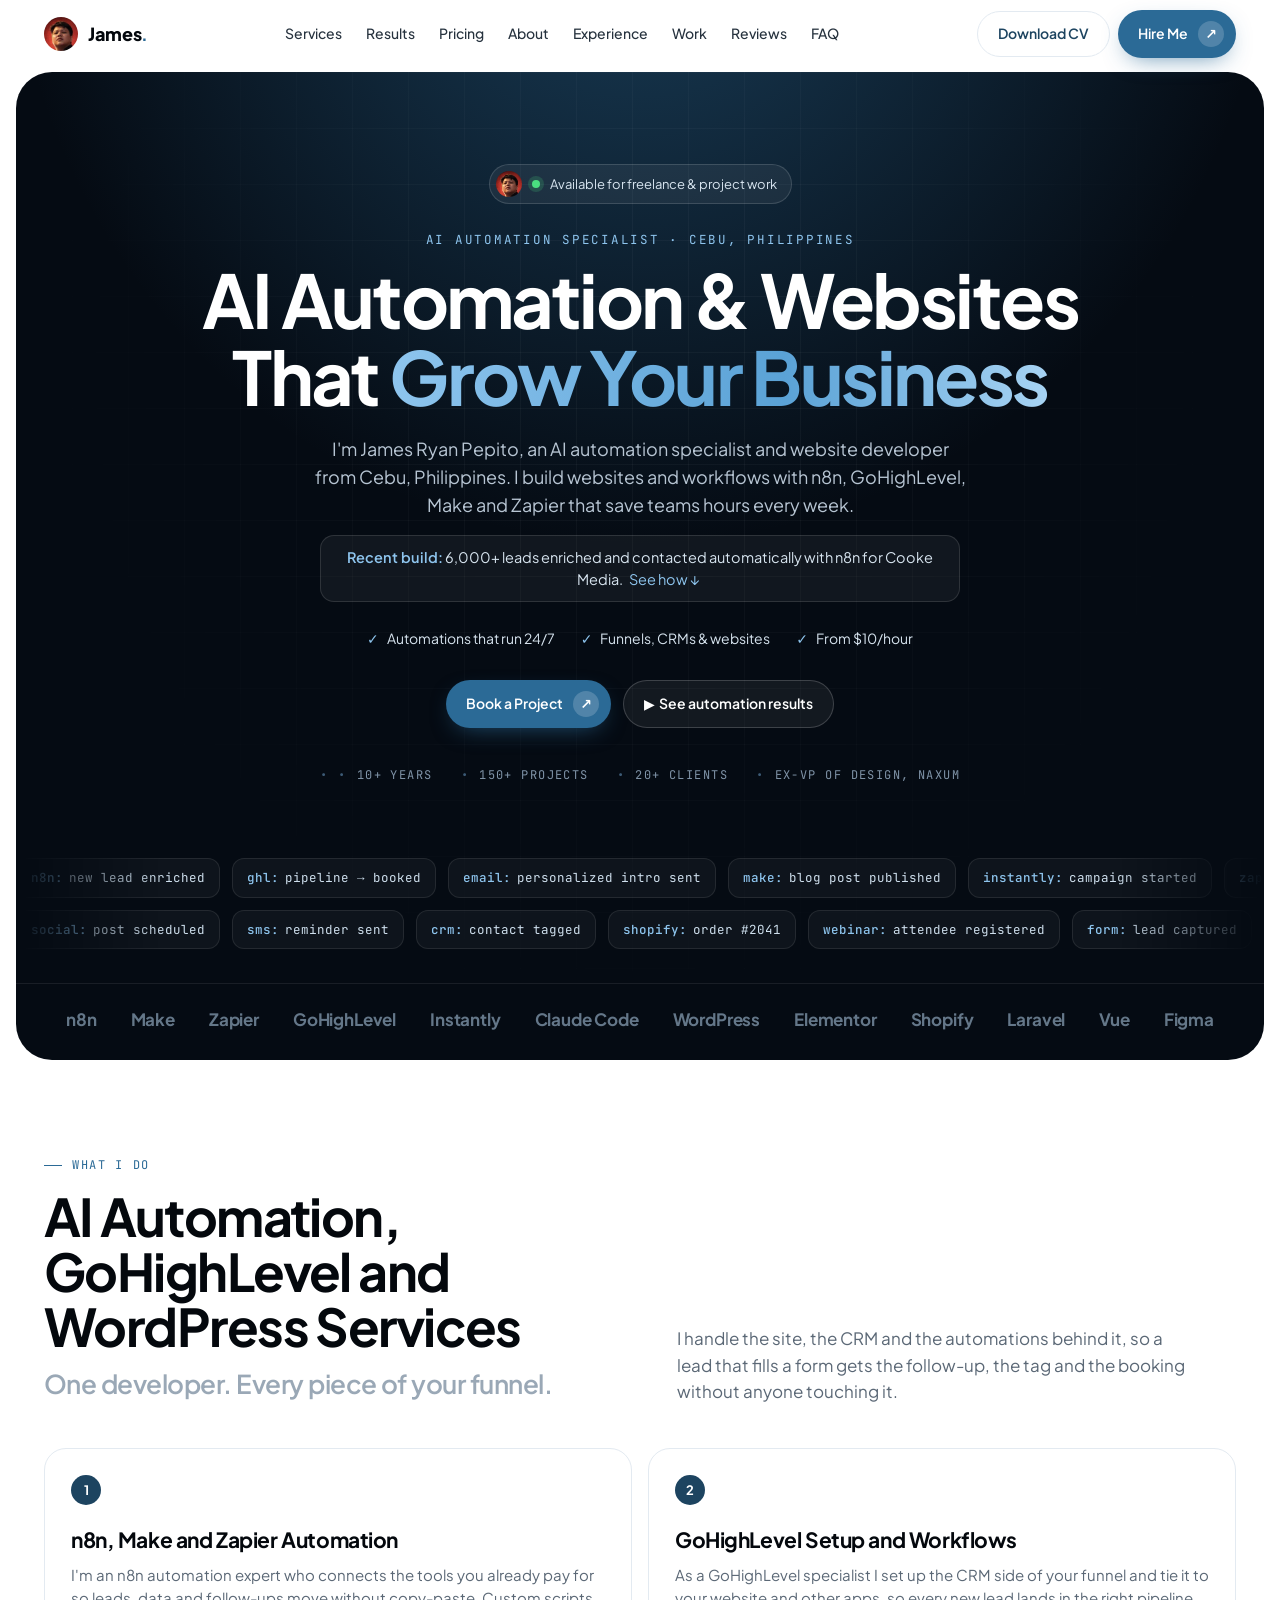
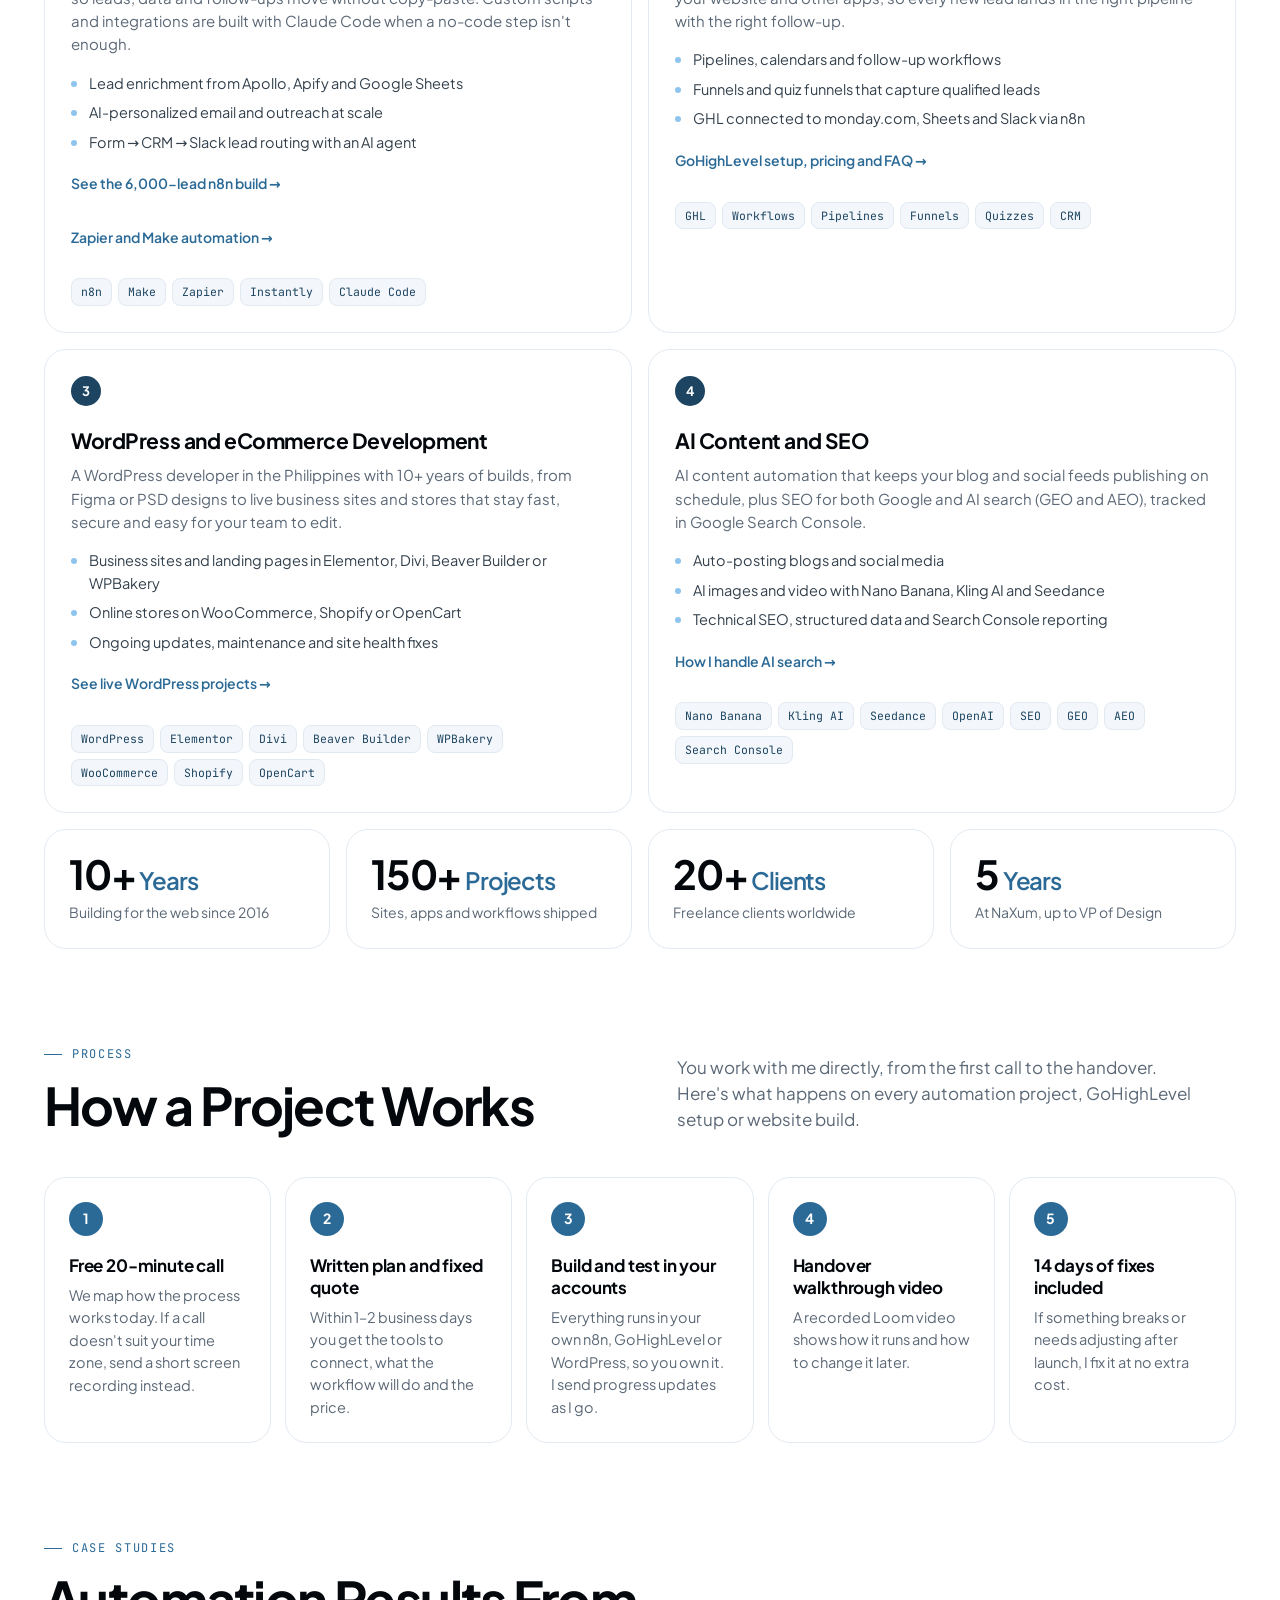
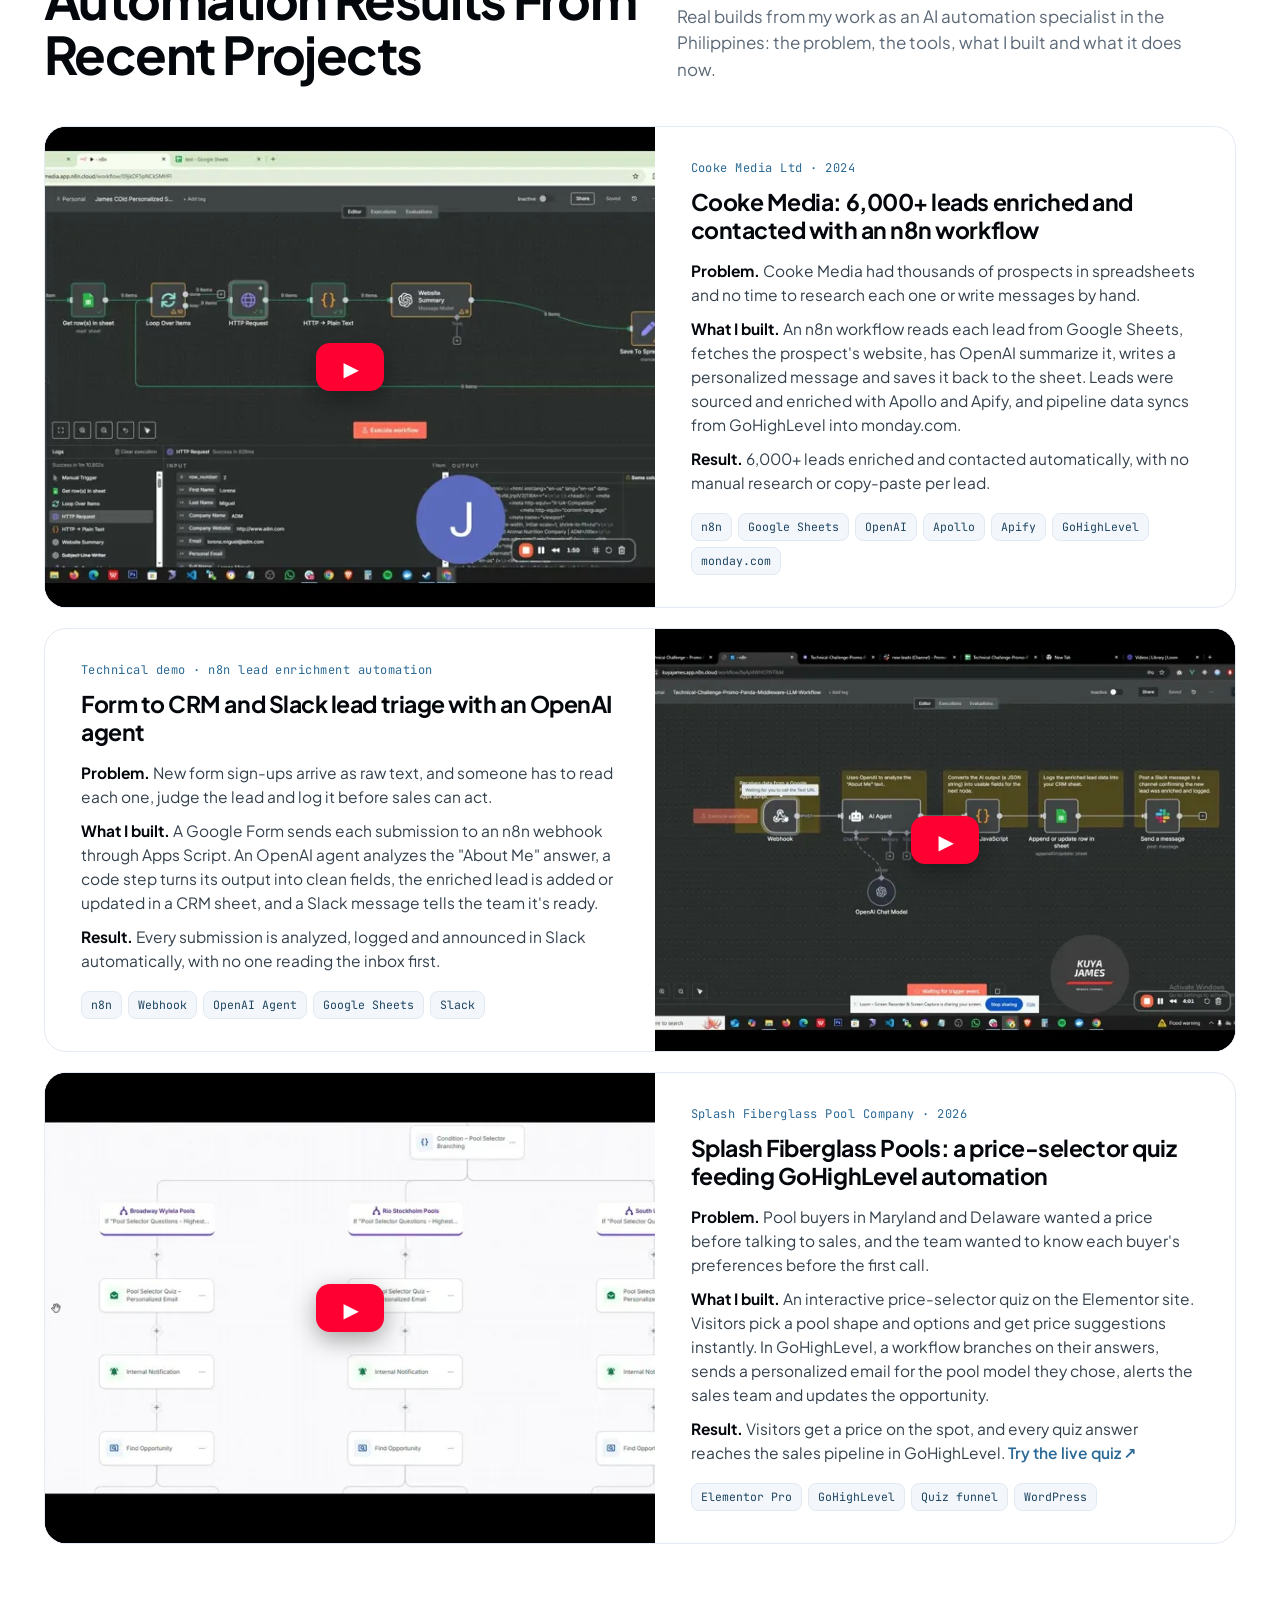
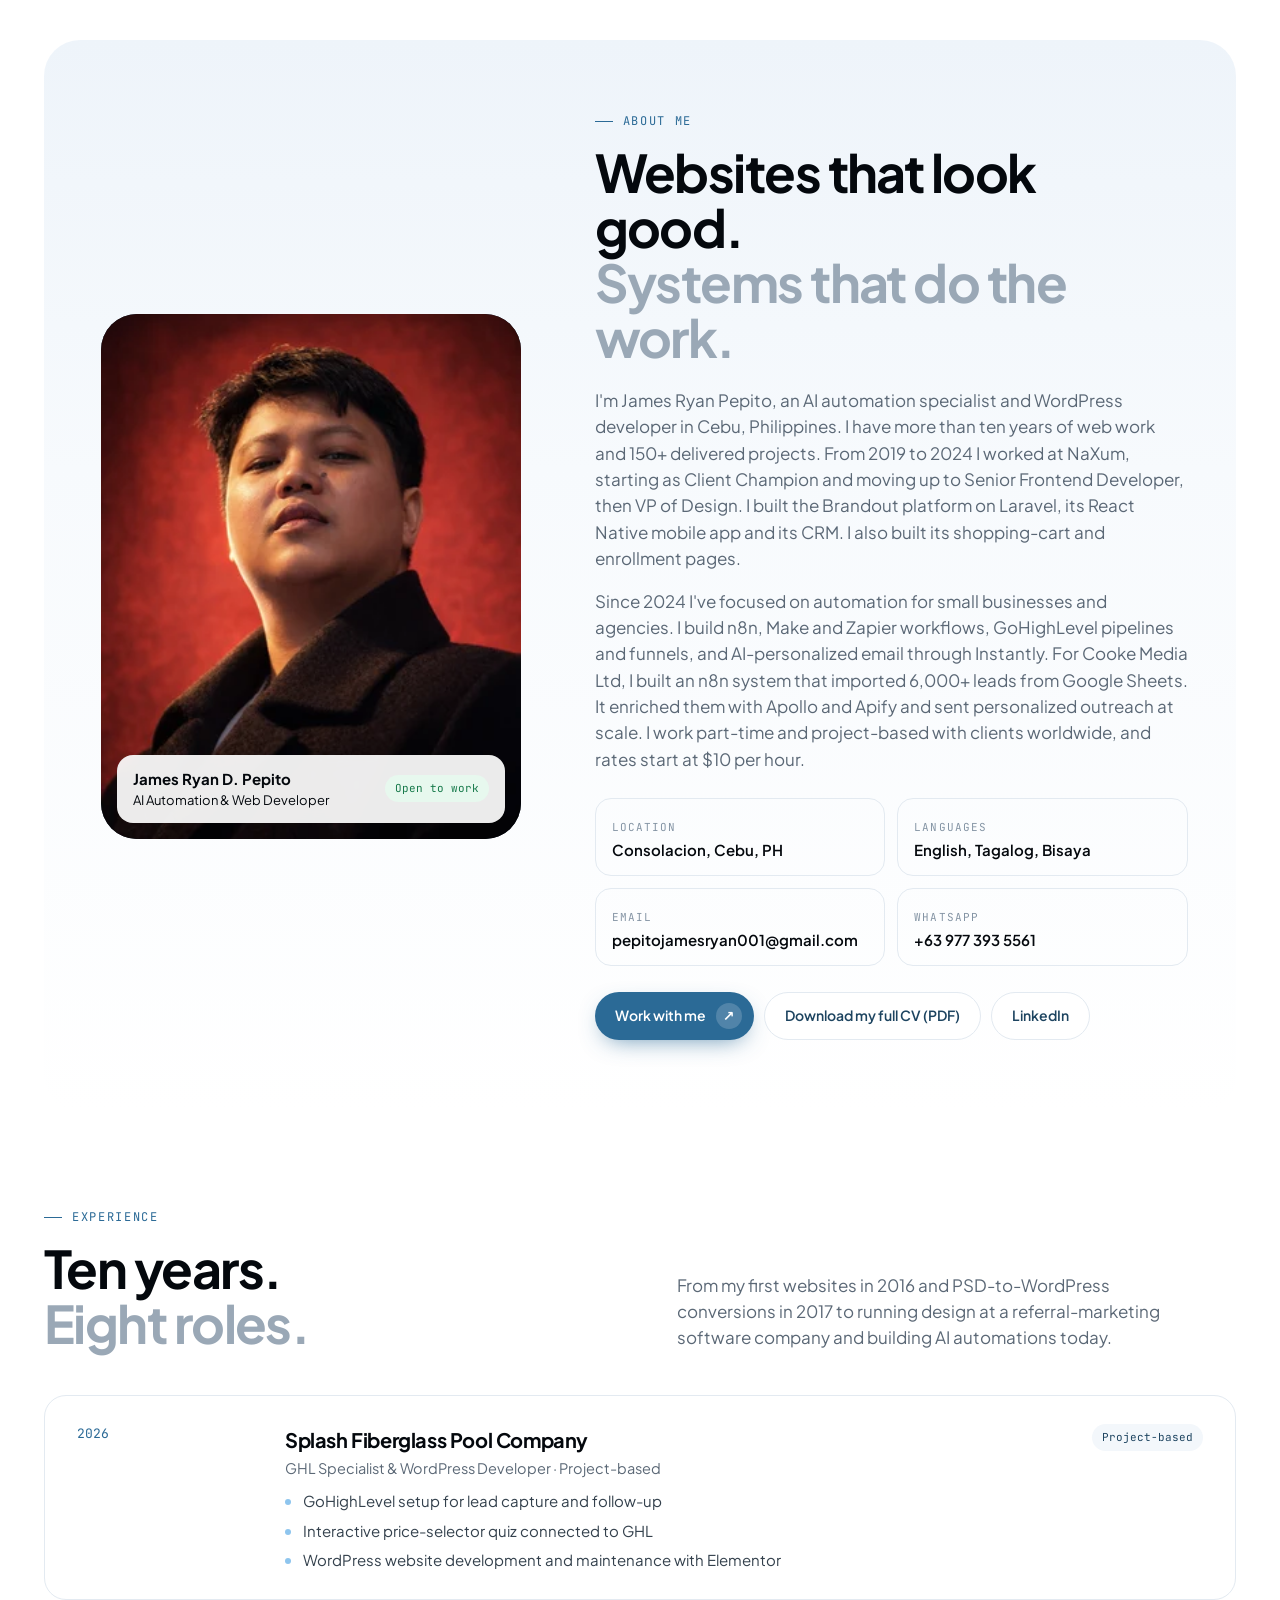
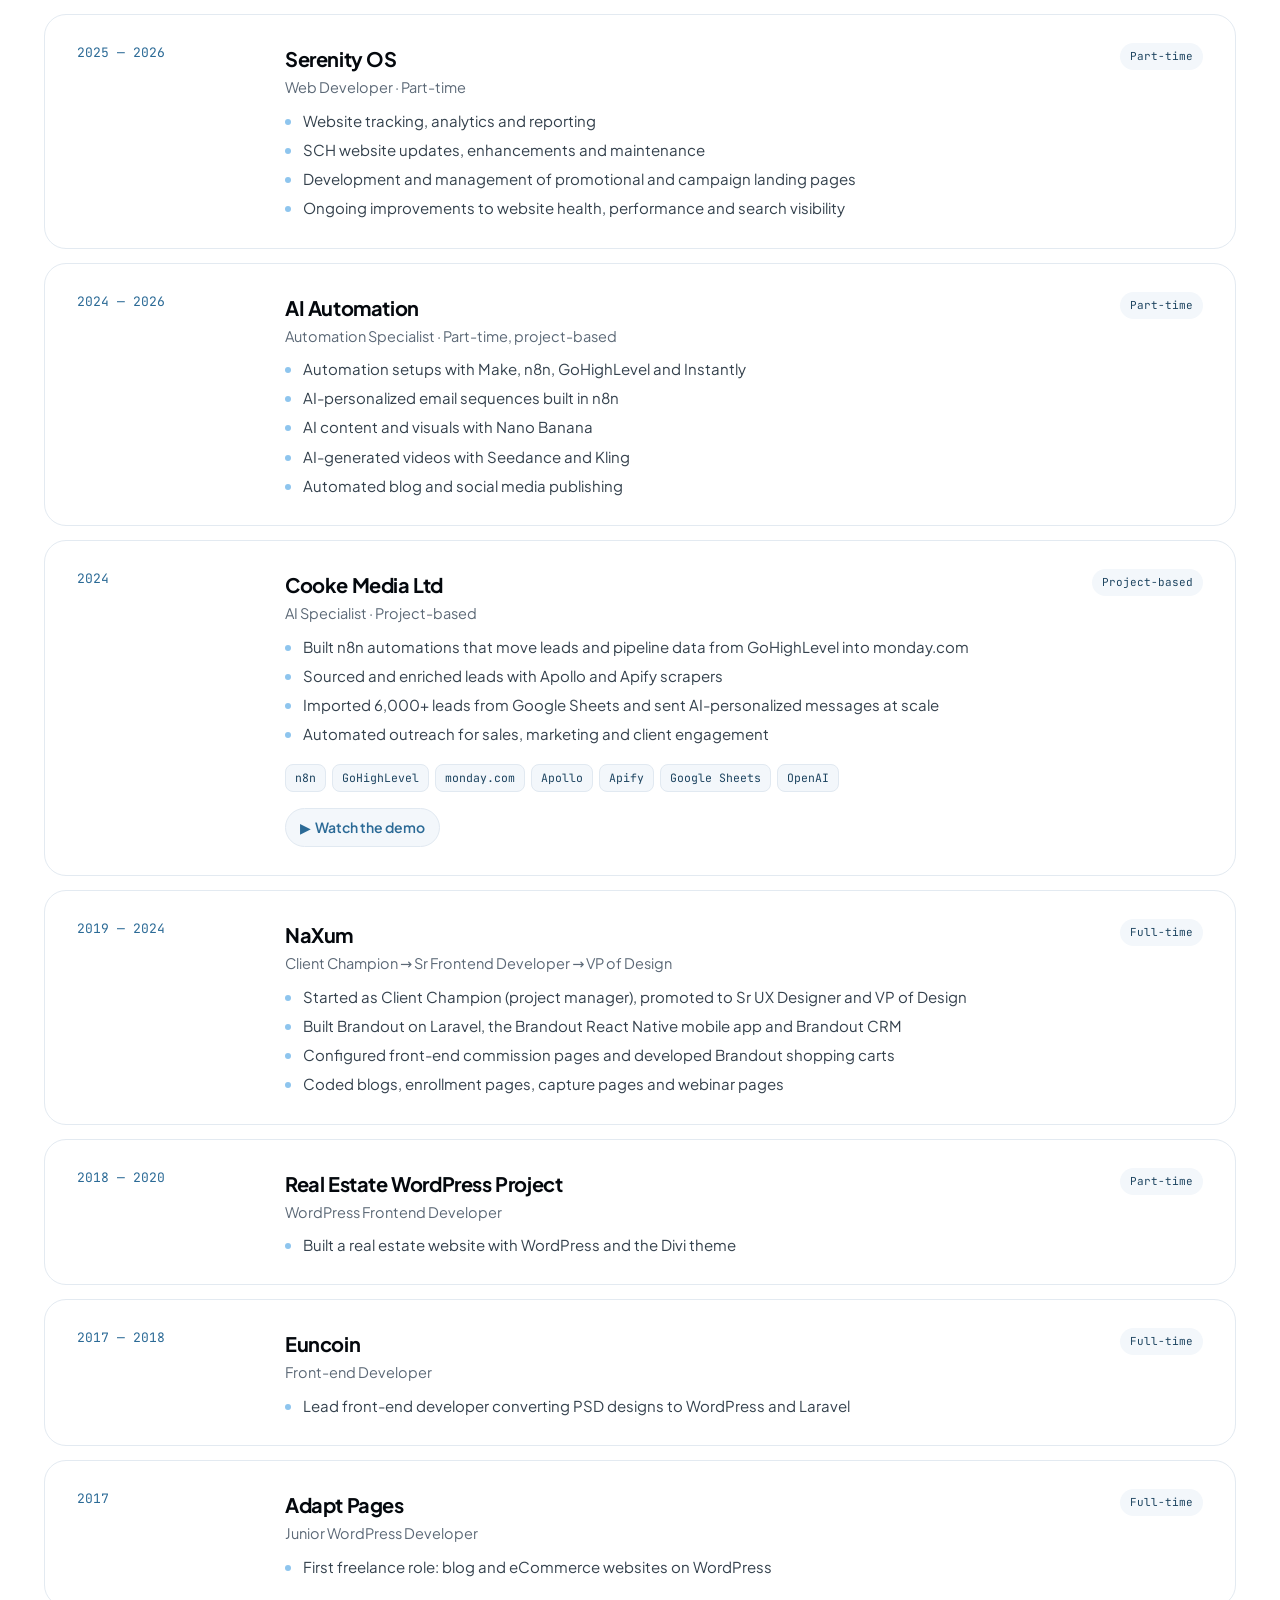
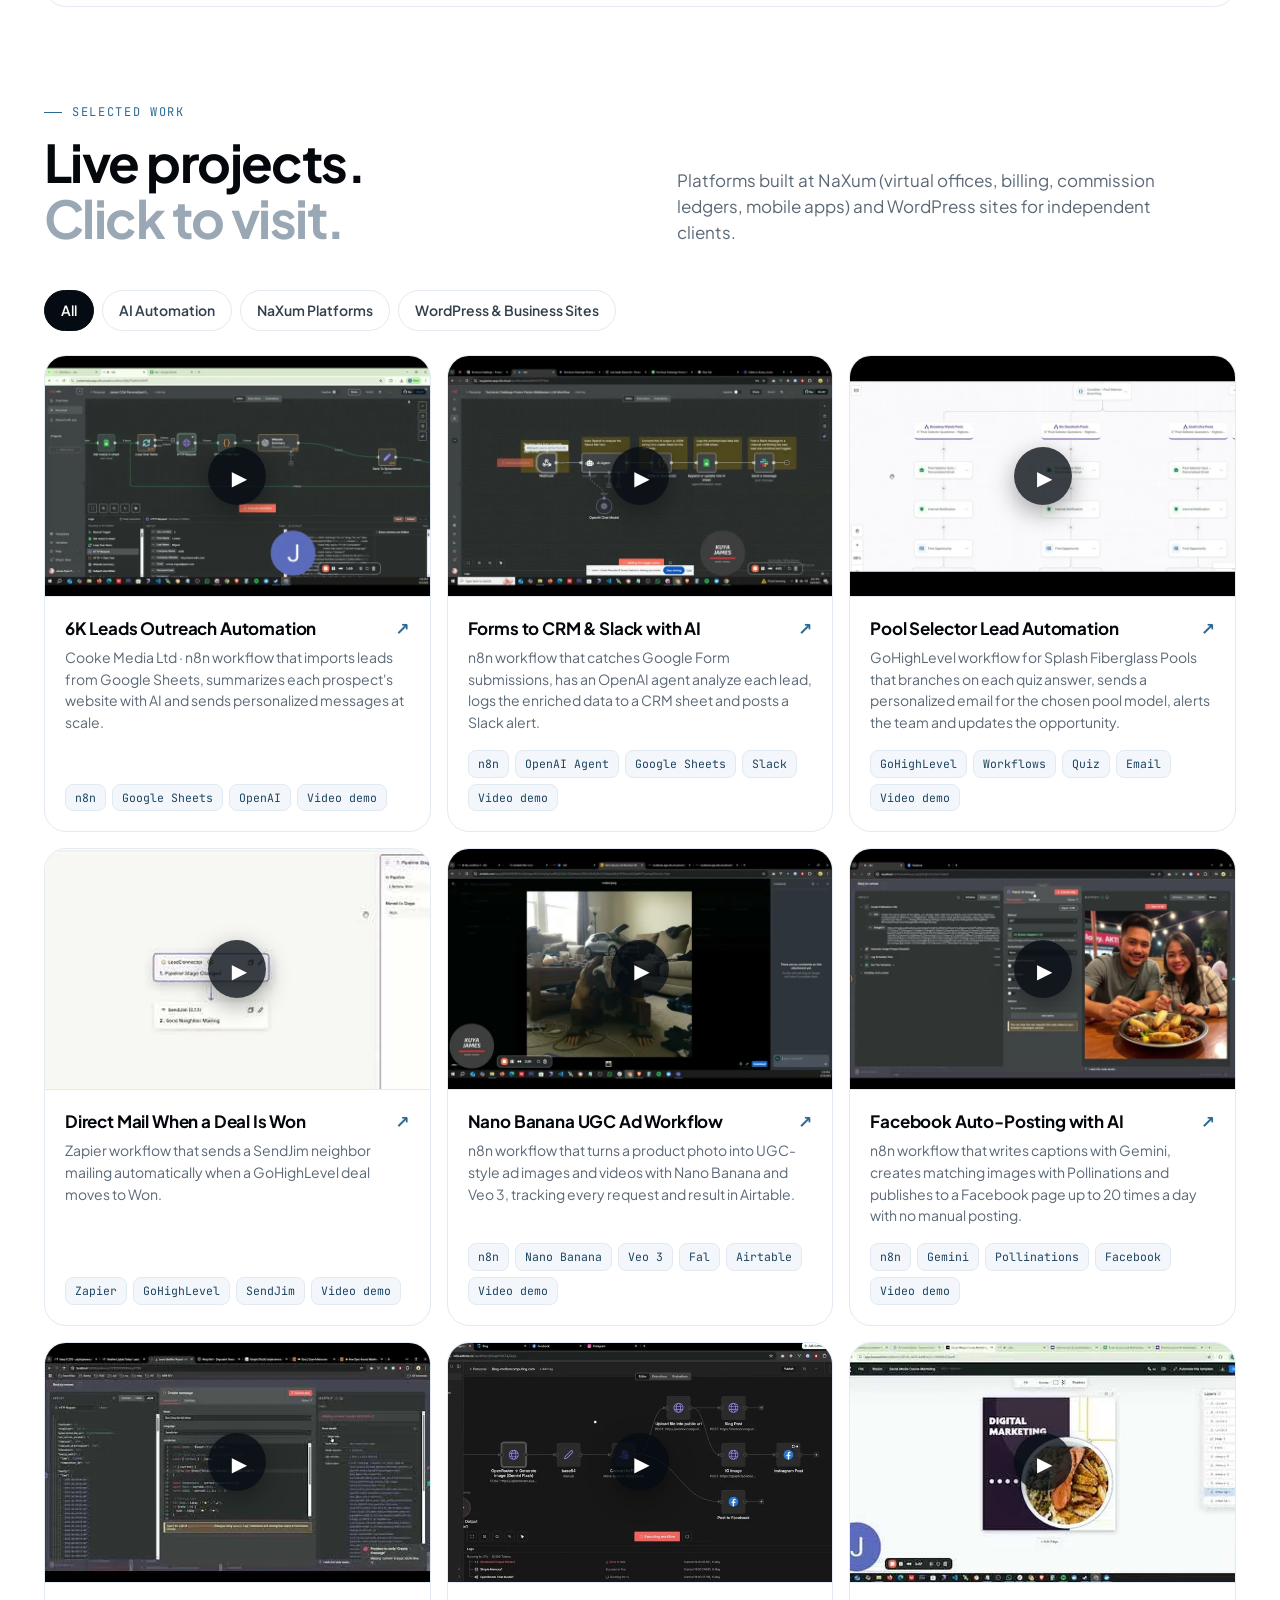
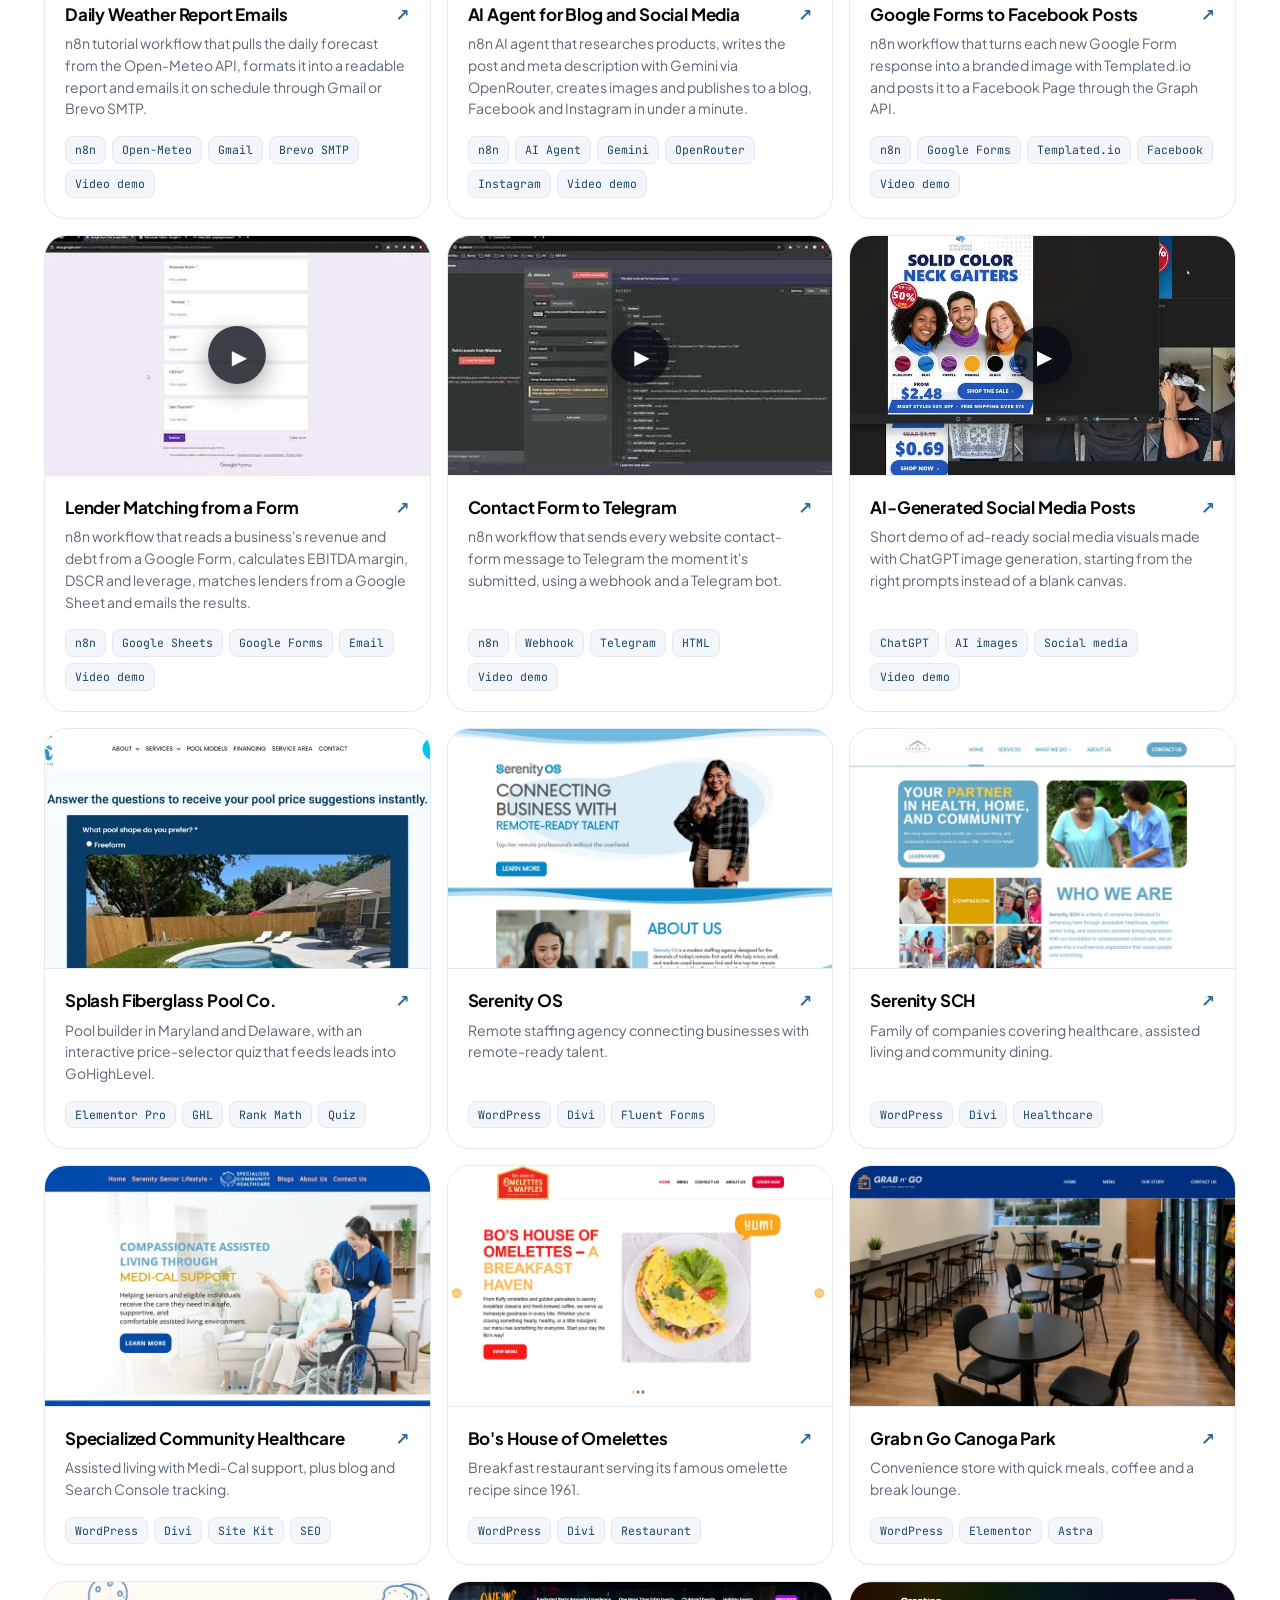
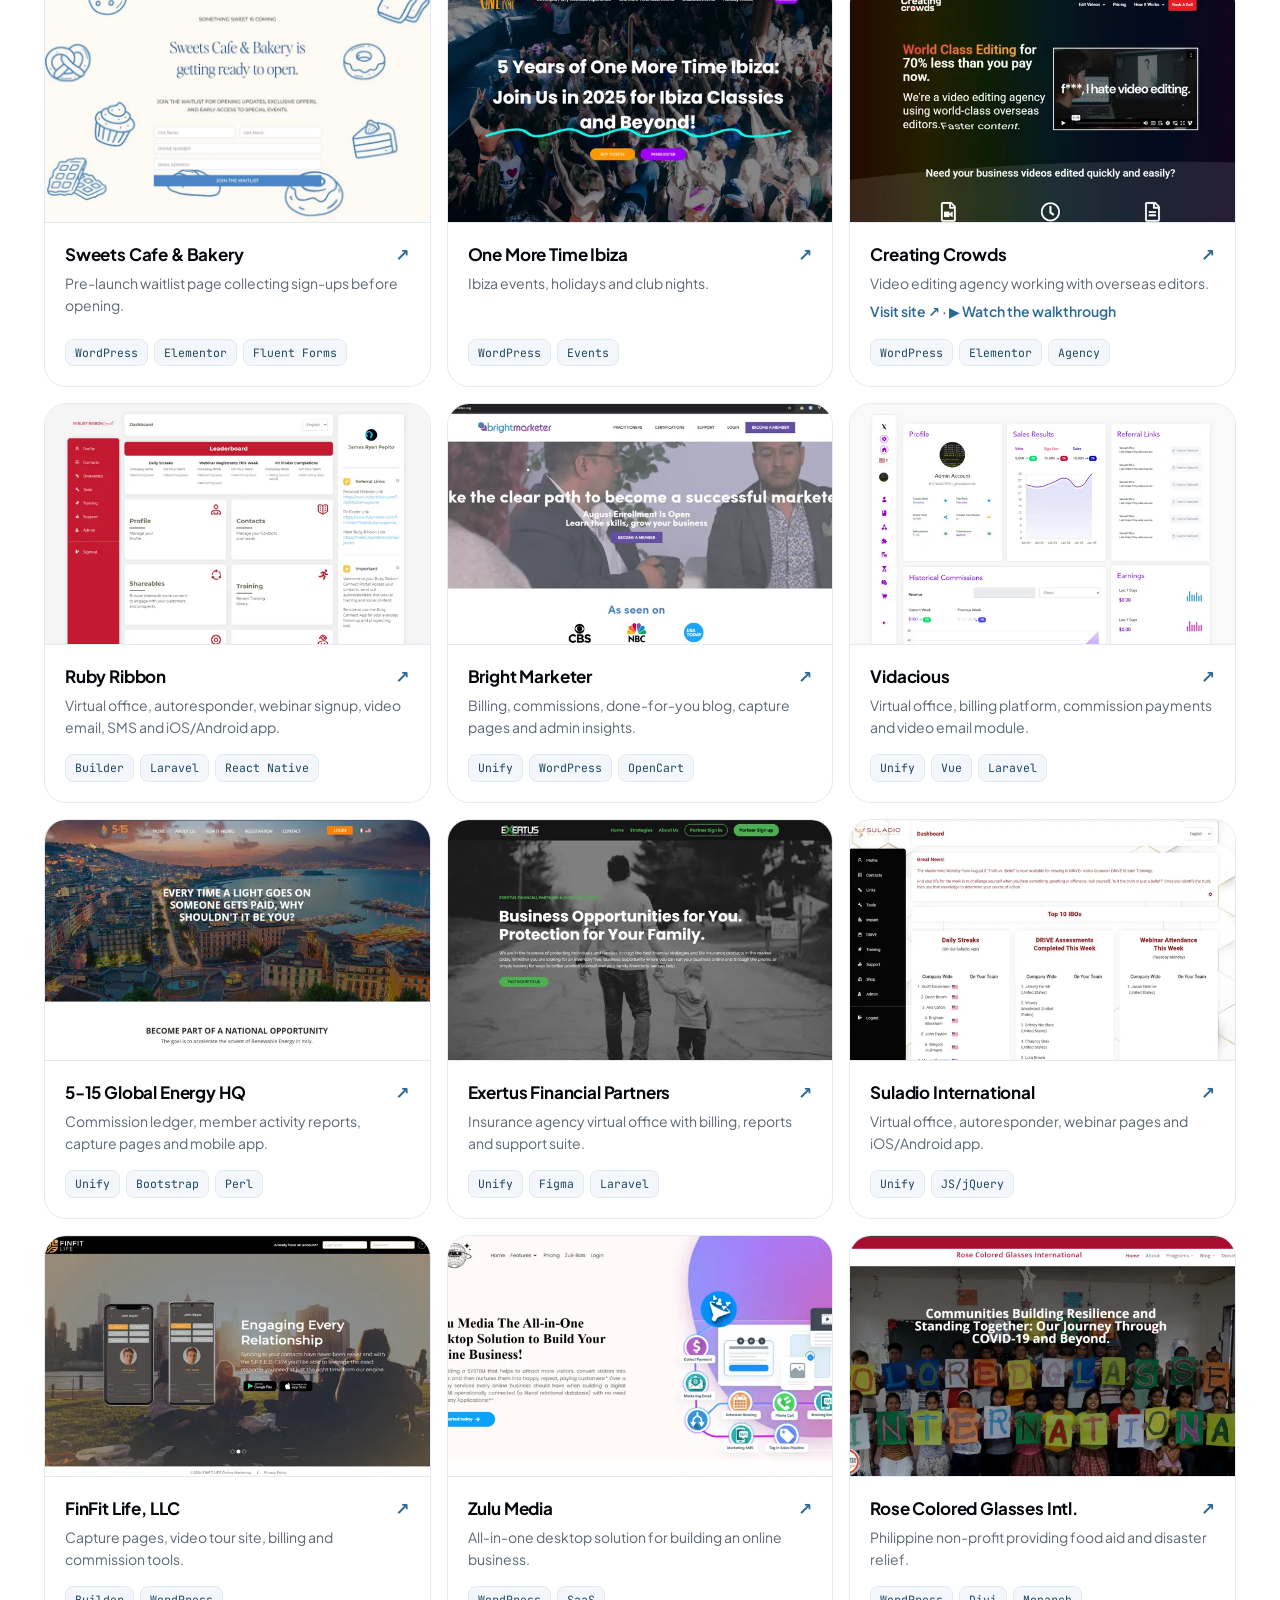
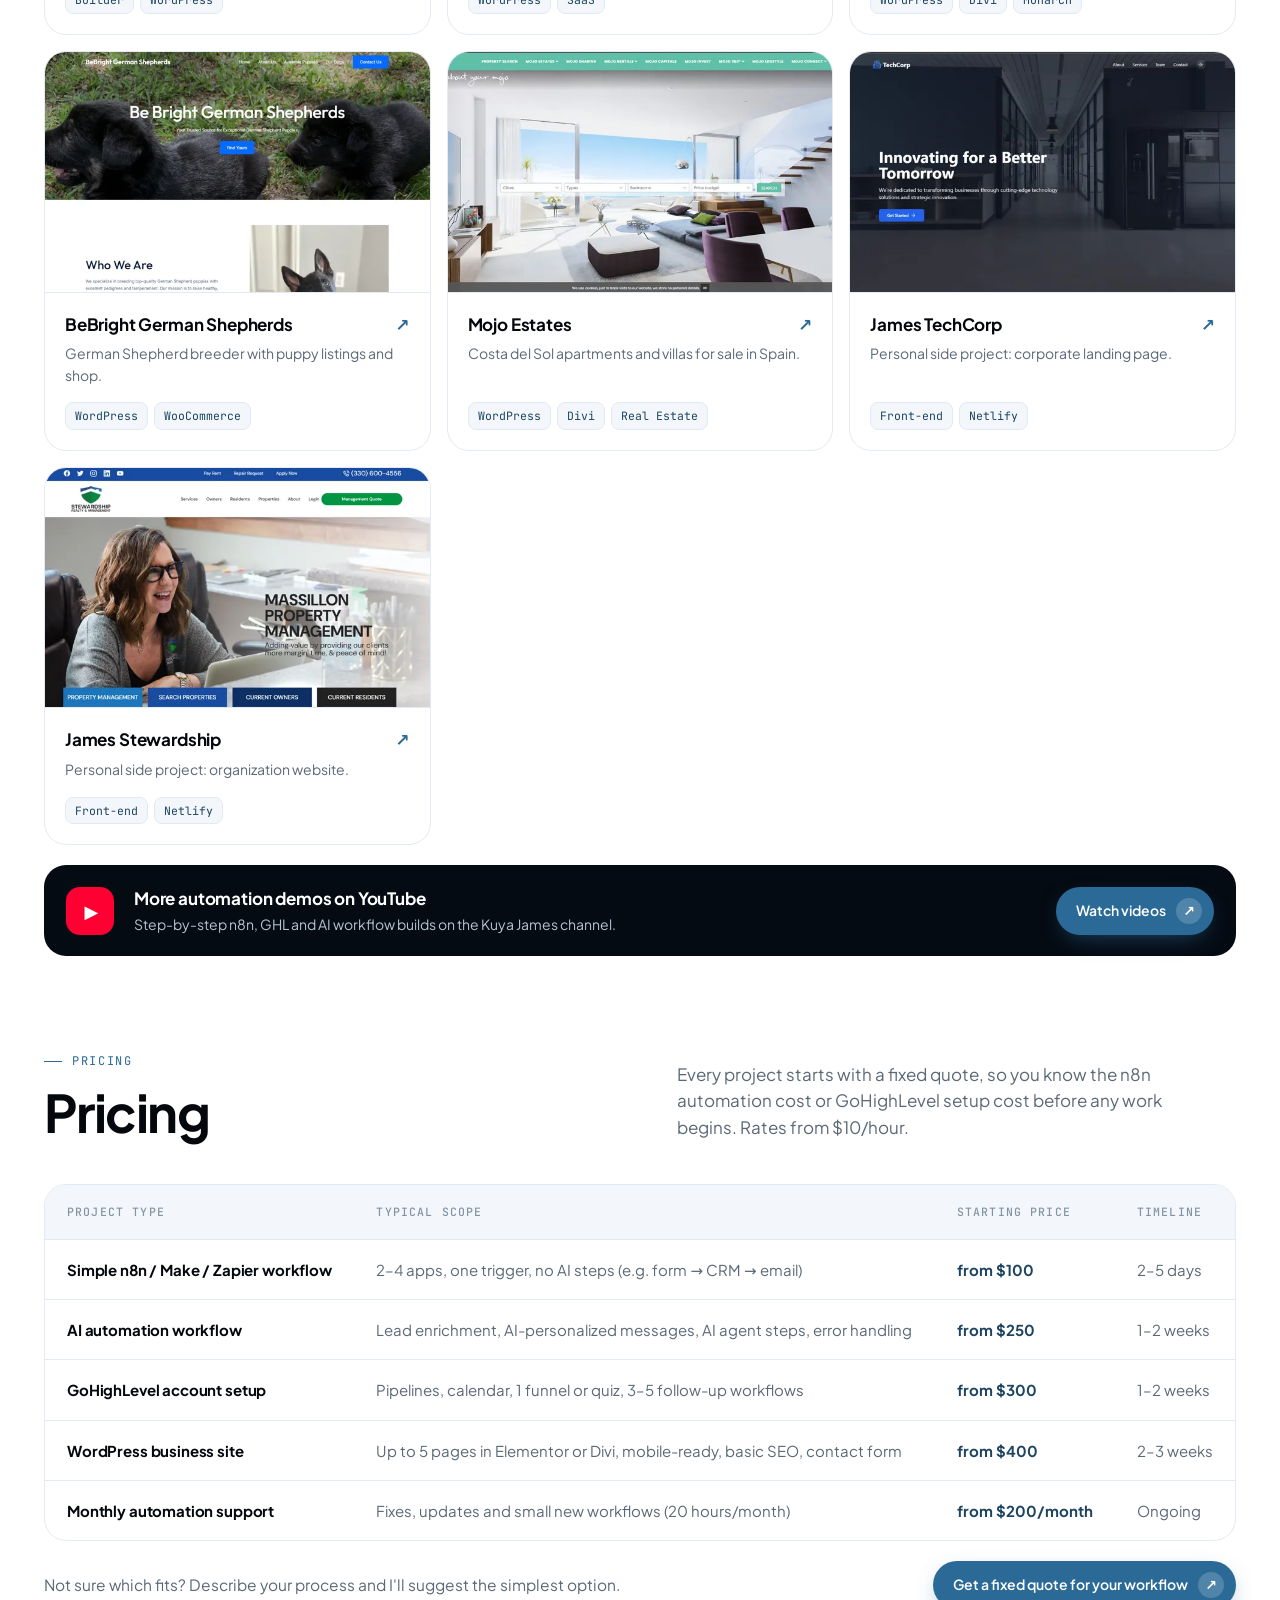
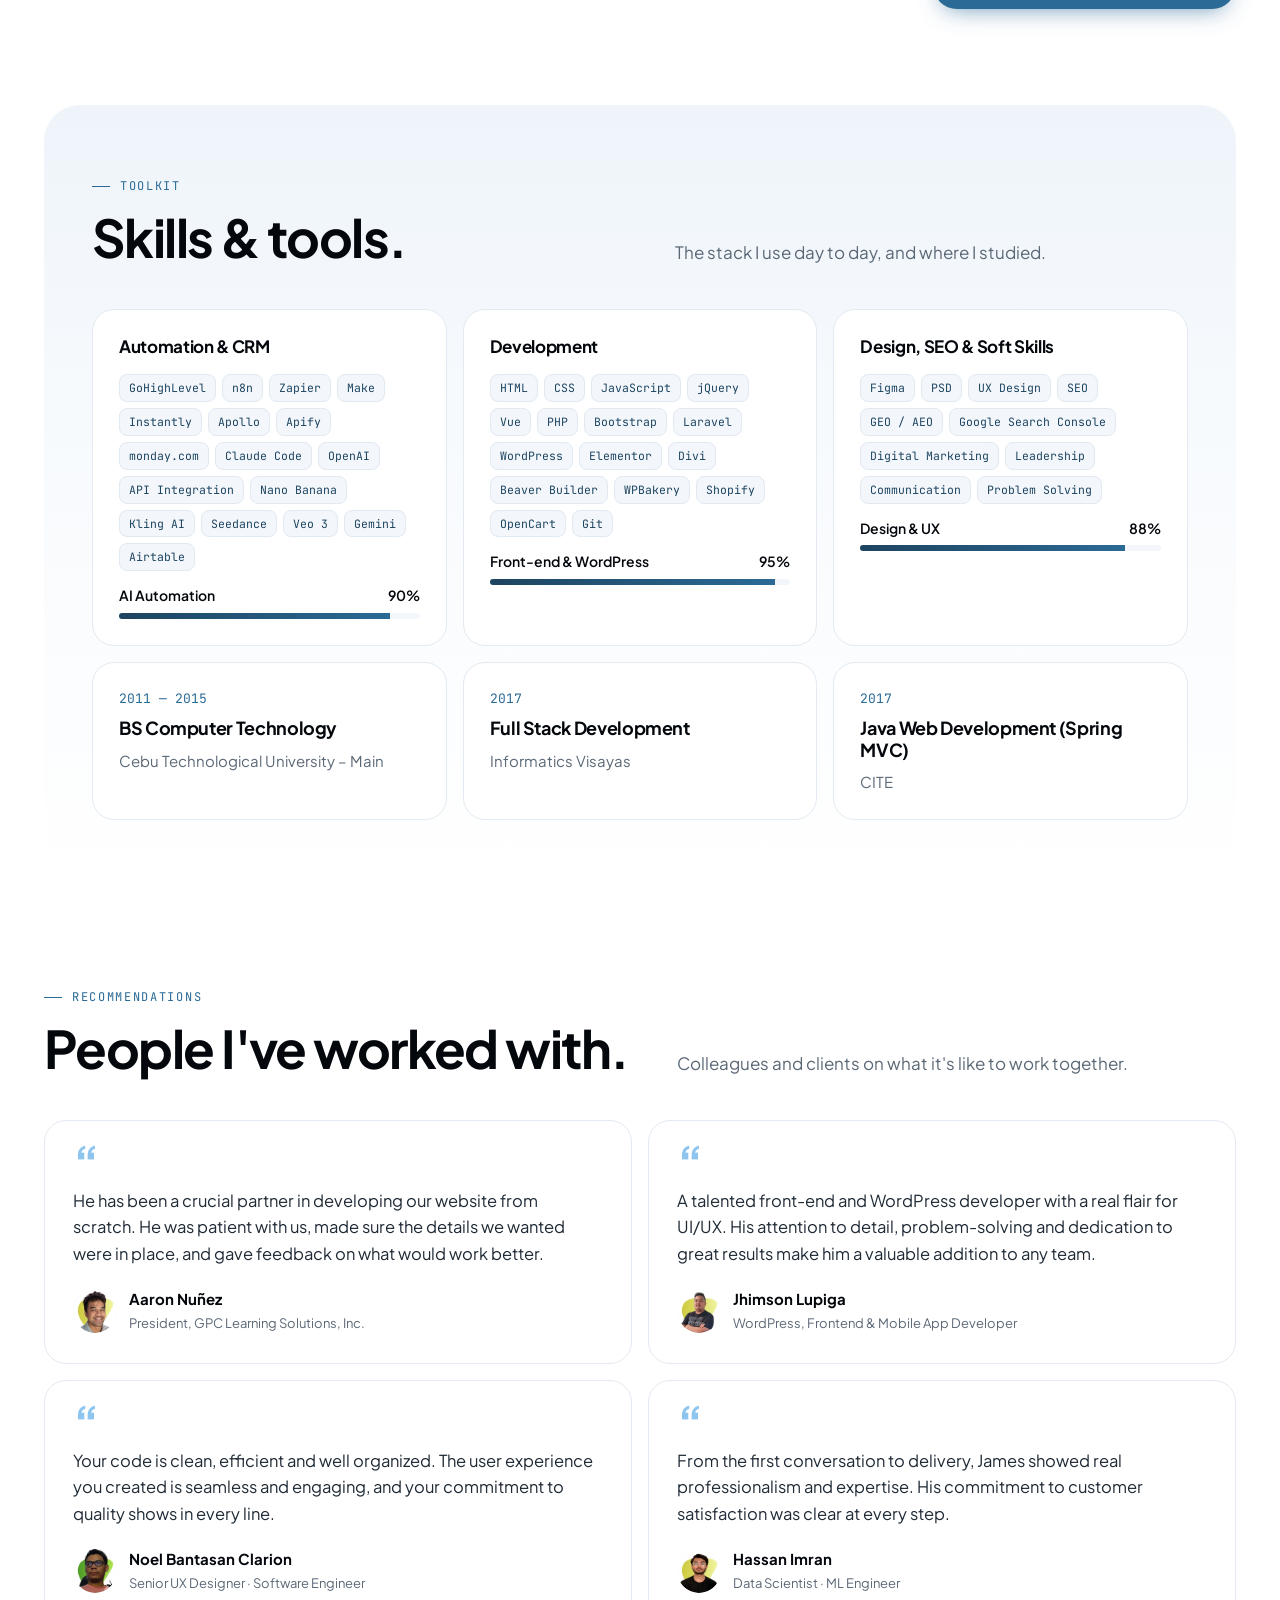
==== commit 5a0fdb39: "Add five new video demos and the Creating Crowds walkthrough Homepage AI Automation filter: AI blog " ====
--- a/index.html
+++ b/index.html
@@ -382,6 +382,11 @@
 .proj p{color:var(--muted);font-size:14px}
 .proj .tags{margin-top:auto;padding-top:10px}
 .proj[hidden]{display:none}
+.proj h3 a{display:flex;justify-content:space-between;gap:10px;width:100%}
+.proj .proj-links{font-size:14px;font-weight:600}
+.proj .proj-links a{color:var(--blue)}
+.proj .proj-links a:hover{text-decoration:underline}
+a.shot{display:block}
 .yt{margin-top:20px;display:flex;flex-wrap:wrap;align-items:center;gap:16px 20px;padding:20px 22px;border-radius:var(--radius);background:var(--navy);color:#fff;transition:transform .2s}
 .yt:hover{transform:translateY(-2px)}
 .yt-ic{width:48px;height:48px;border-radius:14px;background:#ff0033;display:flex;align-items:center;justify-content:center;font-size:18px;padding-left:3px;flex:none}
@@ -744,6 +749,11 @@
         <a class="proj reveal" data-cat="auto" href="https://www.youtube.com/watch?v=zNIqN6_NZAk" target="_blank" rel="noopener"><div class="shot" style="position:relative"><img src="img/yt-zNIqN6_NZAk.webp" width="800" height="500" alt="AI-generated UGC ad image from an n8n Nano Banana workflow" loading="lazy"><div class="play"><span>▶</span></div></div><div class="body"><h3>Nano Banana UGC Ad Workflow <span class="arrow">↗</span></h3><p>n8n workflow that turns a product photo into UGC-style ad images and videos with Nano Banana and Veo 3, tracking every request and result in Airtable.</p><div class="tags"><span class="tag">n8n</span><span class="tag">Nano Banana</span><span class="tag">Veo 3</span><span class="tag">Fal</span><span class="tag">Airtable</span><span class="tag">Video demo</span></div></div></a>
         <a class="proj reveal" data-cat="auto" href="https://www.youtube.com/watch?v=3LVUBpNlA84" target="_blank" rel="noopener"><div class="shot" style="position:relative"><img src="img/yt-3LVUBpNlA84.webp" width="800" height="500" alt="n8n workflow generating AI food images and captions for Facebook posts" loading="lazy"><div class="play"><span>▶</span></div></div><div class="body"><h3>Facebook Auto-Posting with AI <span class="arrow">↗</span></h3><p>n8n workflow that writes captions with Gemini, creates matching images with Pollinations and publishes to a Facebook page up to 20 times a day with no manual posting.</p><div class="tags"><span class="tag">n8n</span><span class="tag">Gemini</span><span class="tag">Pollinations</span><span class="tag">Facebook</span><span class="tag">Video demo</span></div></div></a>
         <a class="proj reveal" data-cat="auto" href="https://www.youtube.com/watch?v=w3HKsRzKvUg" target="_blank" rel="noopener"><div class="shot" style="position:relative"><img src="img/yt-w3HKsRzKvUg.webp" width="480" height="300" alt="n8n code node formatting a daily weather report email" loading="lazy"><div class="play"><span>▶</span></div></div><div class="body"><h3>Daily Weather Report Emails <span class="arrow">↗</span></h3><p>n8n tutorial workflow that pulls the daily forecast from the Open-Meteo API, formats it into a readable report and emails it on schedule through Gmail or Brevo SMTP.</p><div class="tags"><span class="tag">n8n</span><span class="tag">Open-Meteo</span><span class="tag">Gmail</span><span class="tag">Brevo SMTP</span><span class="tag">Video demo</span></div></div></a>
+        <a class="proj reveal" data-cat="auto" href="https://www.youtube.com/watch?v=zuUkwaP9Qu4" target="_blank" rel="noopener"><div class="shot" style="position:relative"><img src="img/yt-zuUkwaP9Qu4.webp" width="800" height="430" alt="n8n AI agent workflow that writes and publishes blog, Facebook and Instagram posts" loading="lazy"><div class="play"><span>▶</span></div></div><div class="body"><h3>AI Agent for Blog and Social Media <span class="arrow">↗</span></h3><p>n8n AI agent that researches products, writes the post and meta description with Gemini via OpenRouter, creates images and publishes to a blog, Facebook and Instagram in under a minute.</p><div class="tags"><span class="tag">n8n</span><span class="tag">AI Agent</span><span class="tag">Gemini</span><span class="tag">OpenRouter</span><span class="tag">Instagram</span><span class="tag">Video demo</span></div></div></a>
+        <a class="proj reveal" data-cat="auto" href="https://www.youtube.com/watch?v=KBKX5LfRNMc" target="_blank" rel="noopener"><div class="shot" style="position:relative"><img src="img/yt-KBKX5LfRNMc.webp" width="800" height="450" alt="Branded social post image generated by an n8n and Templated.io workflow" loading="lazy"><div class="play"><span>▶</span></div></div><div class="body"><h3>Google Forms to Facebook Posts <span class="arrow">↗</span></h3><p>n8n workflow that turns each new Google Form response into a branded image with Templated.io and posts it to a Facebook Page through the Graph API.</p><div class="tags"><span class="tag">n8n</span><span class="tag">Google Forms</span><span class="tag">Templated.io</span><span class="tag">Facebook</span><span class="tag">Video demo</span></div></div></a>
+        <a class="proj reveal" data-cat="auto" href="https://www.youtube.com/watch?v=qo6kAQsXhFM" target="_blank" rel="noopener"><div class="shot" style="position:relative"><img src="img/yt-qo6kAQsXhFM.webp" width="800" height="443" alt="Google Form collecting business revenue and debt for an n8n lender-matching workflow" loading="lazy"><div class="play"><span>▶</span></div></div><div class="body"><h3>Lender Matching from a Form <span class="arrow">↗</span></h3><p>n8n workflow that reads a business's revenue and debt from a Google Form, calculates EBITDA margin, DSCR and leverage, matches lenders from a Google Sheet and emails the results.</p><div class="tags"><span class="tag">n8n</span><span class="tag">Google Sheets</span><span class="tag">Google Forms</span><span class="tag">Email</span><span class="tag">Video demo</span></div></div></a>
+        <a class="proj reveal" data-cat="auto" href="https://www.youtube.com/watch?v=LUYNuwj-sY0" target="_blank" rel="noopener"><div class="shot" style="position:relative"><img src="img/yt-LUYNuwj-sY0.webp" width="800" height="443" alt="n8n webhook workflow sending contact form messages to Telegram" loading="lazy"><div class="play"><span>▶</span></div></div><div class="body"><h3>Contact Form to Telegram <span class="arrow">↗</span></h3><p>n8n workflow that sends every website contact-form message to Telegram the moment it's submitted, using a webhook and a Telegram bot.</p><div class="tags"><span class="tag">n8n</span><span class="tag">Webhook</span><span class="tag">Telegram</span><span class="tag">HTML</span><span class="tag">Video demo</span></div></div></a>
+        <a class="proj reveal" data-cat="auto" href="https://www.youtube.com/watch?v=tppEsTU9JJk" target="_blank" rel="noopener"><div class="shot" style="position:relative"><img src="img/yt-tppEsTU9JJk.webp" width="800" height="437" alt="AI-generated social media ad for solid color neck gaiters" loading="lazy"><div class="play"><span>▶</span></div></div><div class="body"><h3>AI-Generated Social Media Posts <span class="arrow">↗</span></h3><p>Short demo of ad-ready social media visuals made with ChatGPT image generation, starting from the right prompts instead of a blank canvas.</p><div class="tags"><span class="tag">ChatGPT</span><span class="tag">AI images</span><span class="tag">Social media</span><span class="tag">Video demo</span></div></div></a>
         <a class="proj reveal" data-cat="wp" href="https://splashfiberglasspoolcompany.com/price-selector-questions/" target="_blank" rel="noopener"><div class="shot"><img src="img/splashpool.webp" width="800" height="350" alt="Splash Fiberglass Pool price-selector quiz built with Elementor and GoHighLevel" loading="lazy"></div><div class="body"><h3>Splash Fiberglass Pool Co. <span class="arrow">↗</span></h3><p>Pool builder in Maryland and Delaware, with an interactive price-selector quiz that feeds leads into GoHighLevel.</p><div class="tags"><span class="tag">Elementor Pro</span><span class="tag">GHL</span><span class="tag">Rank Math</span><span class="tag">Quiz</span></div></div></a>
         <a class="proj reveal" data-cat="wp" href="https://serenity-os.com/" target="_blank" rel="noopener"><div class="shot"><img src="img/serenity-os.webp" width="800" height="500" alt="Serenity OS remote staffing website built with WordPress and Divi" loading="lazy"></div><div class="body"><h3>Serenity OS <span class="arrow">↗</span></h3><p>Remote staffing agency connecting businesses with remote-ready talent.</p><div class="tags"><span class="tag">WordPress</span><span class="tag">Divi</span><span class="tag">Fluent Forms</span></div></div></a>
         <a class="proj reveal" data-cat="wp" href="https://serenitycarehealth.com/" target="_blank" rel="noopener"><div class="shot"><img src="img/serenitysch.webp" width="800" height="500" alt="Serenity SCH healthcare website built with WordPress and Divi" loading="lazy"></div><div class="body"><h3>Serenity SCH <span class="arrow">↗</span></h3><p>Family of companies covering healthcare, assisted living and community dining.</p><div class="tags"><span class="tag">WordPress</span><span class="tag">Divi</span><span class="tag">Healthcare</span></div></div></a>
@@ -752,7 +762,7 @@
         <a class="proj reveal" data-cat="wp" href="https://grabandgonow.com/" target="_blank" rel="noopener"><div class="shot"><img src="img/grabandgo.webp" width="800" height="500" alt="Grab n Go Canoga Park convenience store website built with Elementor" loading="lazy"></div><div class="body"><h3>Grab n Go Canoga Park <span class="arrow">↗</span></h3><p>Convenience store with quick meals, coffee and a break lounge.</p><div class="tags"><span class="tag">WordPress</span><span class="tag">Elementor</span><span class="tag">Astra</span></div></div></a>
         <a class="proj reveal" data-cat="wp" href="https://thesweetscafe.com/" target="_blank" rel="noopener"><div class="shot"><img src="img/sweetscafe.webp" width="800" height="500" alt="Sweets Cafe and Bakery waitlist page built with Elementor" loading="lazy"></div><div class="body"><h3>Sweets Cafe &amp; Bakery <span class="arrow">↗</span></h3><p>Pre-launch waitlist page collecting sign-ups before opening.</p><div class="tags"><span class="tag">WordPress</span><span class="tag">Elementor</span><span class="tag">Fluent Forms</span></div></div></a>
         <a class="proj reveal" data-cat="wp" href="https://onemoretimeibiza.com/" target="_blank" rel="noopener"><div class="shot"><img src="img/onemoretimeibiza.webp" width="800" height="389" alt="One More Time Ibiza events website built on WordPress" loading="lazy"></div><div class="body"><h3>One More Time Ibiza <span class="arrow">↗</span></h3><p>Ibiza events, holidays and club nights.</p><div class="tags"><span class="tag">WordPress</span><span class="tag">Events</span></div></div></a>
-        <a class="proj reveal" data-cat="wp" href="https://creatingcrowds.com/" target="_blank" rel="noopener"><div class="shot"><img src="img/creatingcrowds.webp" width="800" height="407" alt="Creating Crowds video editing agency website on WordPress" loading="lazy"></div><div class="body"><h3>Creating Crowds <span class="arrow">↗</span></h3><p>Video editing agency working with overseas editors.</p><div class="tags"><span class="tag">WordPress</span><span class="tag">Agency</span></div></div></a>
+        <div class="proj reveal" data-cat="wp"><a class="shot" href="https://creatingcrowds.com/" target="_blank" rel="noopener"><img src="img/creatingcrowds.webp" width="800" height="407" alt="Creating Crowds video editing agency website on WordPress and Elementor" loading="lazy"></a><div class="body"><h3><a href="https://creatingcrowds.com/" target="_blank" rel="noopener">Creating Crowds <span class="arrow">↗</span></a></h3><p>Video editing agency working with overseas editors.</p><p class="proj-links"><a href="https://creatingcrowds.com/" target="_blank" rel="noopener">Visit site ↗</a> · <a href="https://www.youtube.com/watch?v=ptzuwxuyluo" target="_blank" rel="noopener">▶ Watch the walkthrough</a></p><div class="tags"><span class="tag">WordPress</span><span class="tag">Elementor</span><span class="tag">Agency</span></div></div></div>
         <a class="proj reveal" data-cat="platform" href="https://office.rubyribbon.me/rbr_index.cgi" target="_blank" rel="noopener"><div class="shot"><img src="img/rubyribbon.webp" width="800" height="395" alt="Ruby Ribbon virtual office" loading="lazy"></div><div class="body"><h3>Ruby Ribbon <span class="arrow">↗</span></h3><p>Virtual office, autoresponder, webinar signup, video email, SMS and iOS/Android app.</p><div class="tags"><span class="tag">Builder</span><span class="tag">Laravel</span><span class="tag">React Native</span></div></div></a>
         <a class="proj reveal" data-cat="platform" href="https://brightmarketer.org/" target="_blank" rel="noopener"><div class="shot"><img src="img/brightmarketer-org.webp" width="800" height="417" alt="Bright Marketer website" loading="lazy"></div><div class="body"><h3>Bright Marketer <span class="arrow">↗</span></h3><p>Billing, commissions, done-for-you blog, capture pages and admin insights.</p><div class="tags"><span class="tag">Unify</span><span class="tag">WordPress</span><span class="tag">OpenCart</span></div></div></a>
         <a class="proj reveal" data-cat="platform" href="https://my.vidacious.me/" target="_blank" rel="noopener"><div class="shot"><img src="img/vidacious.webp" width="800" height="437" alt="Vidacious platform" loading="lazy"></div><div class="body"><h3>Vidacious <span class="arrow">↗</span></h3><p>Virtual office, billing platform, commission payments and video email module.</p><div class="tags"><span class="tag">Unify</span><span class="tag">Vue</span><span class="tag">Laravel</span></div></div></a>
